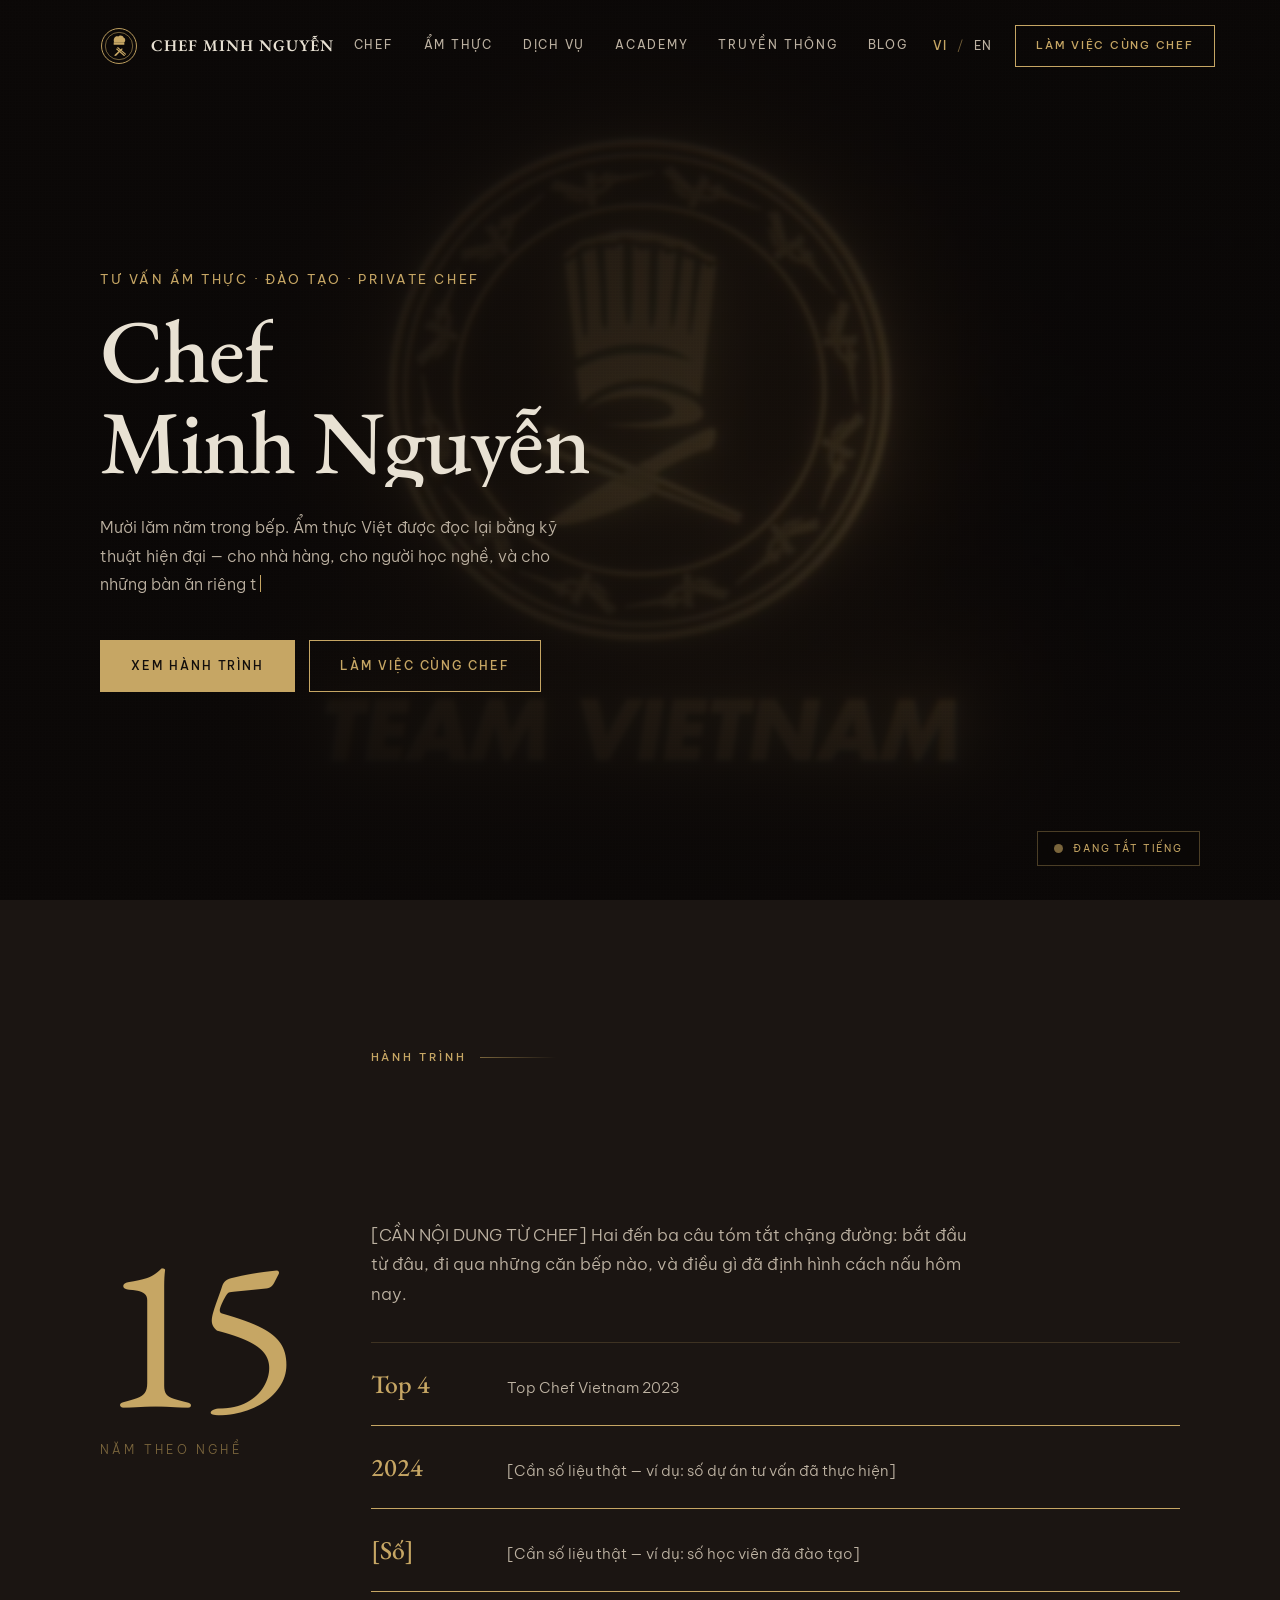
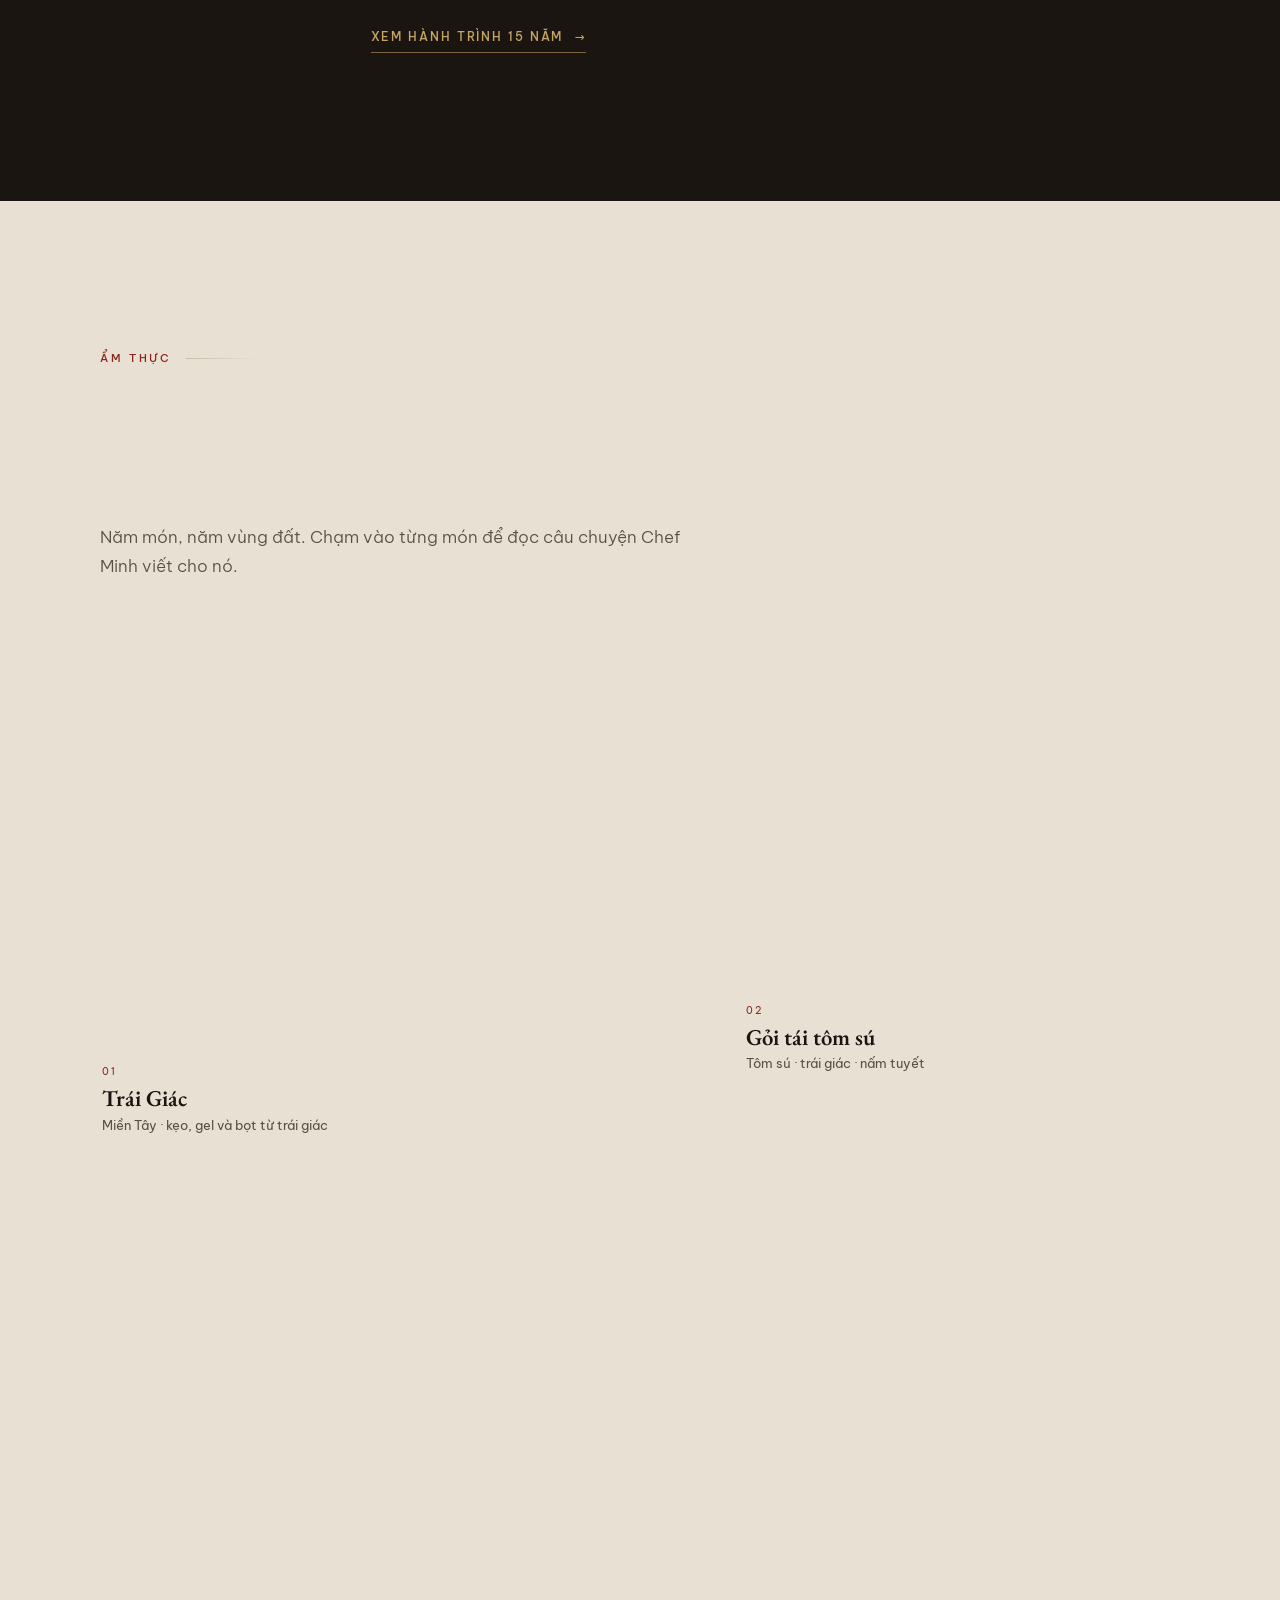
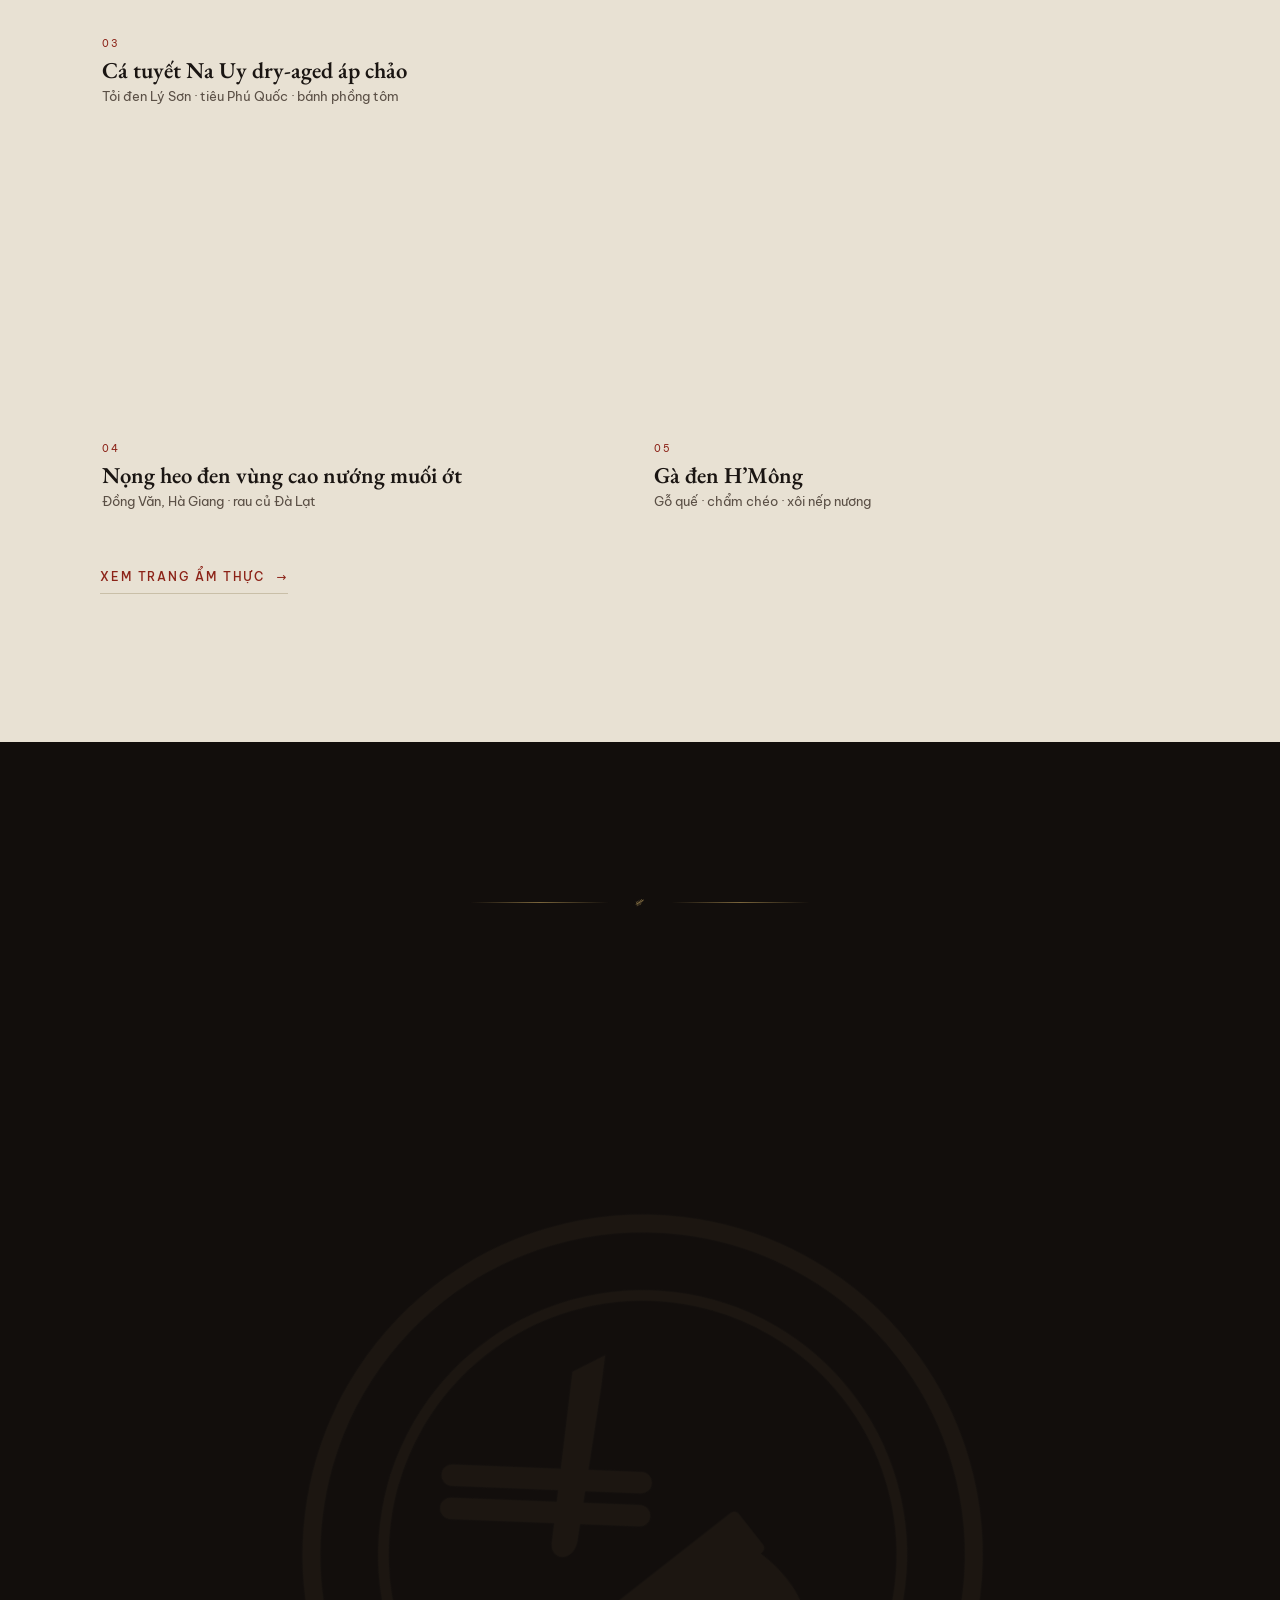
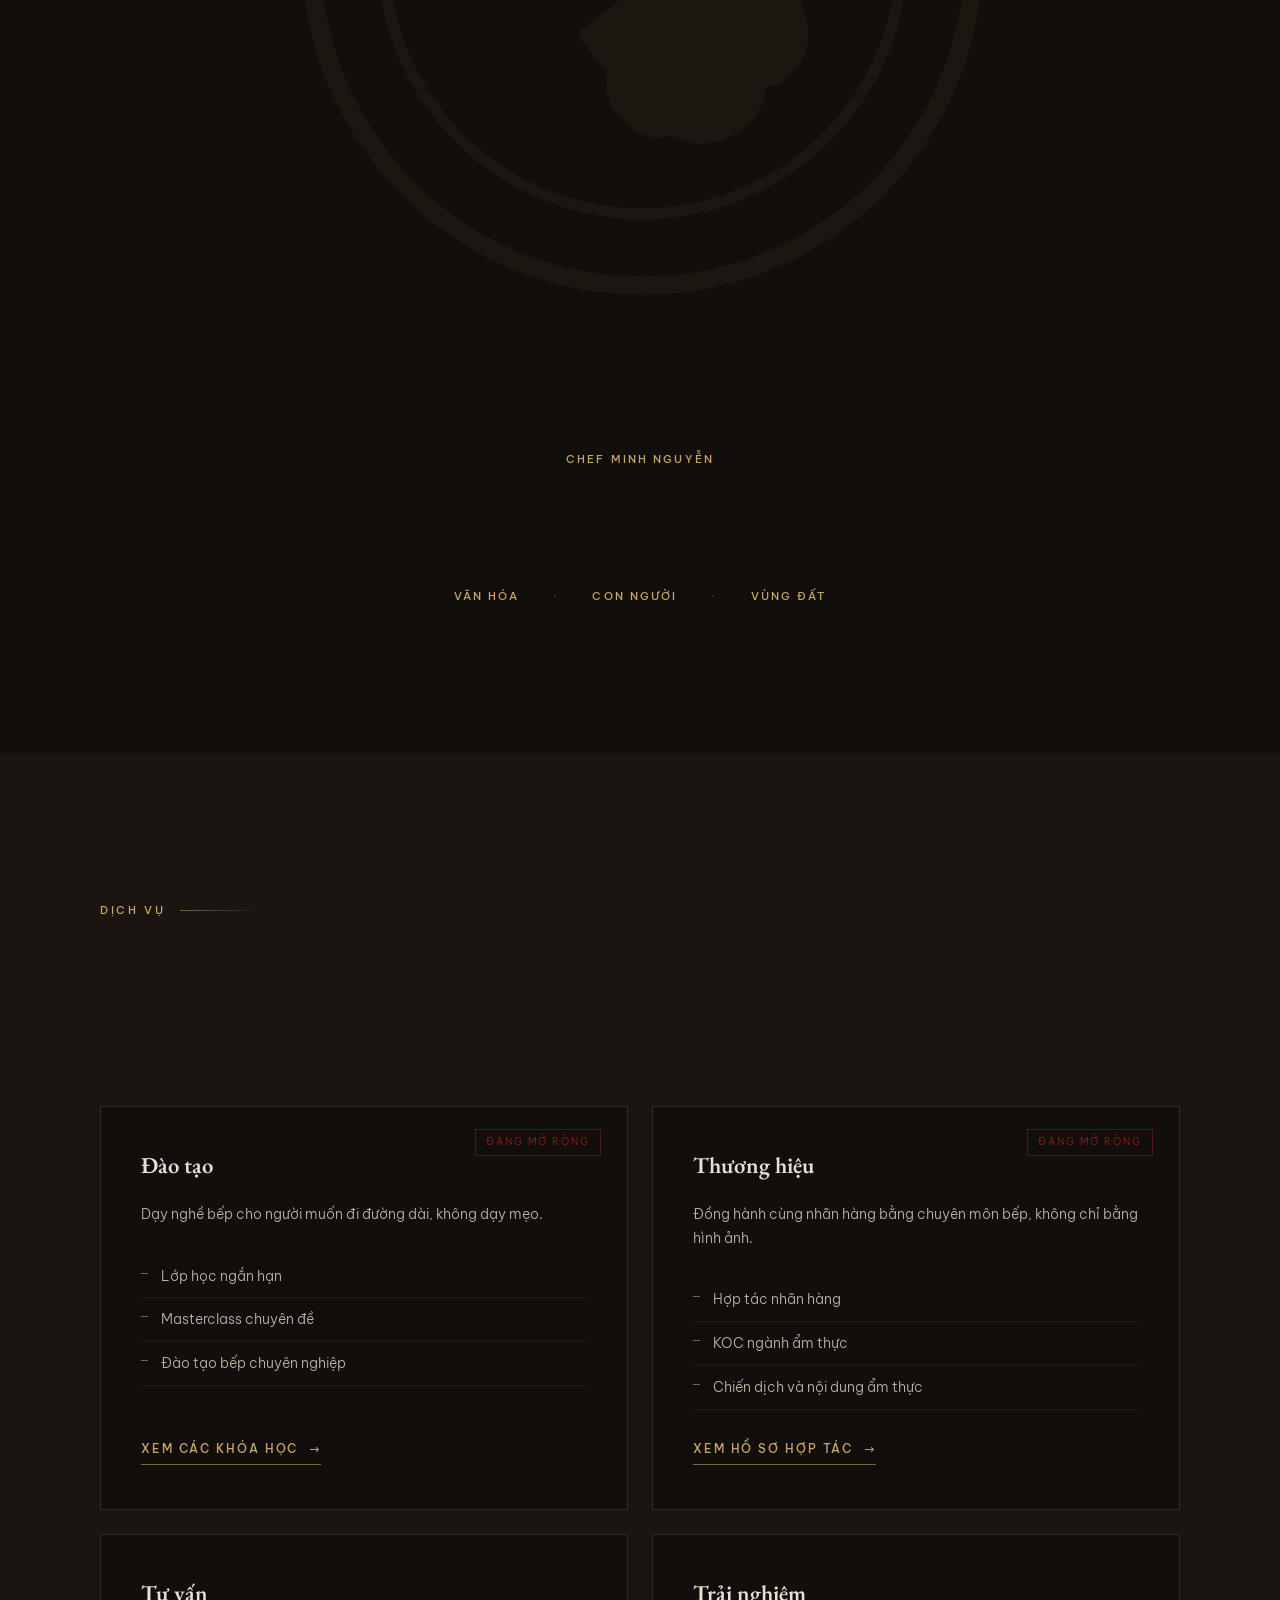
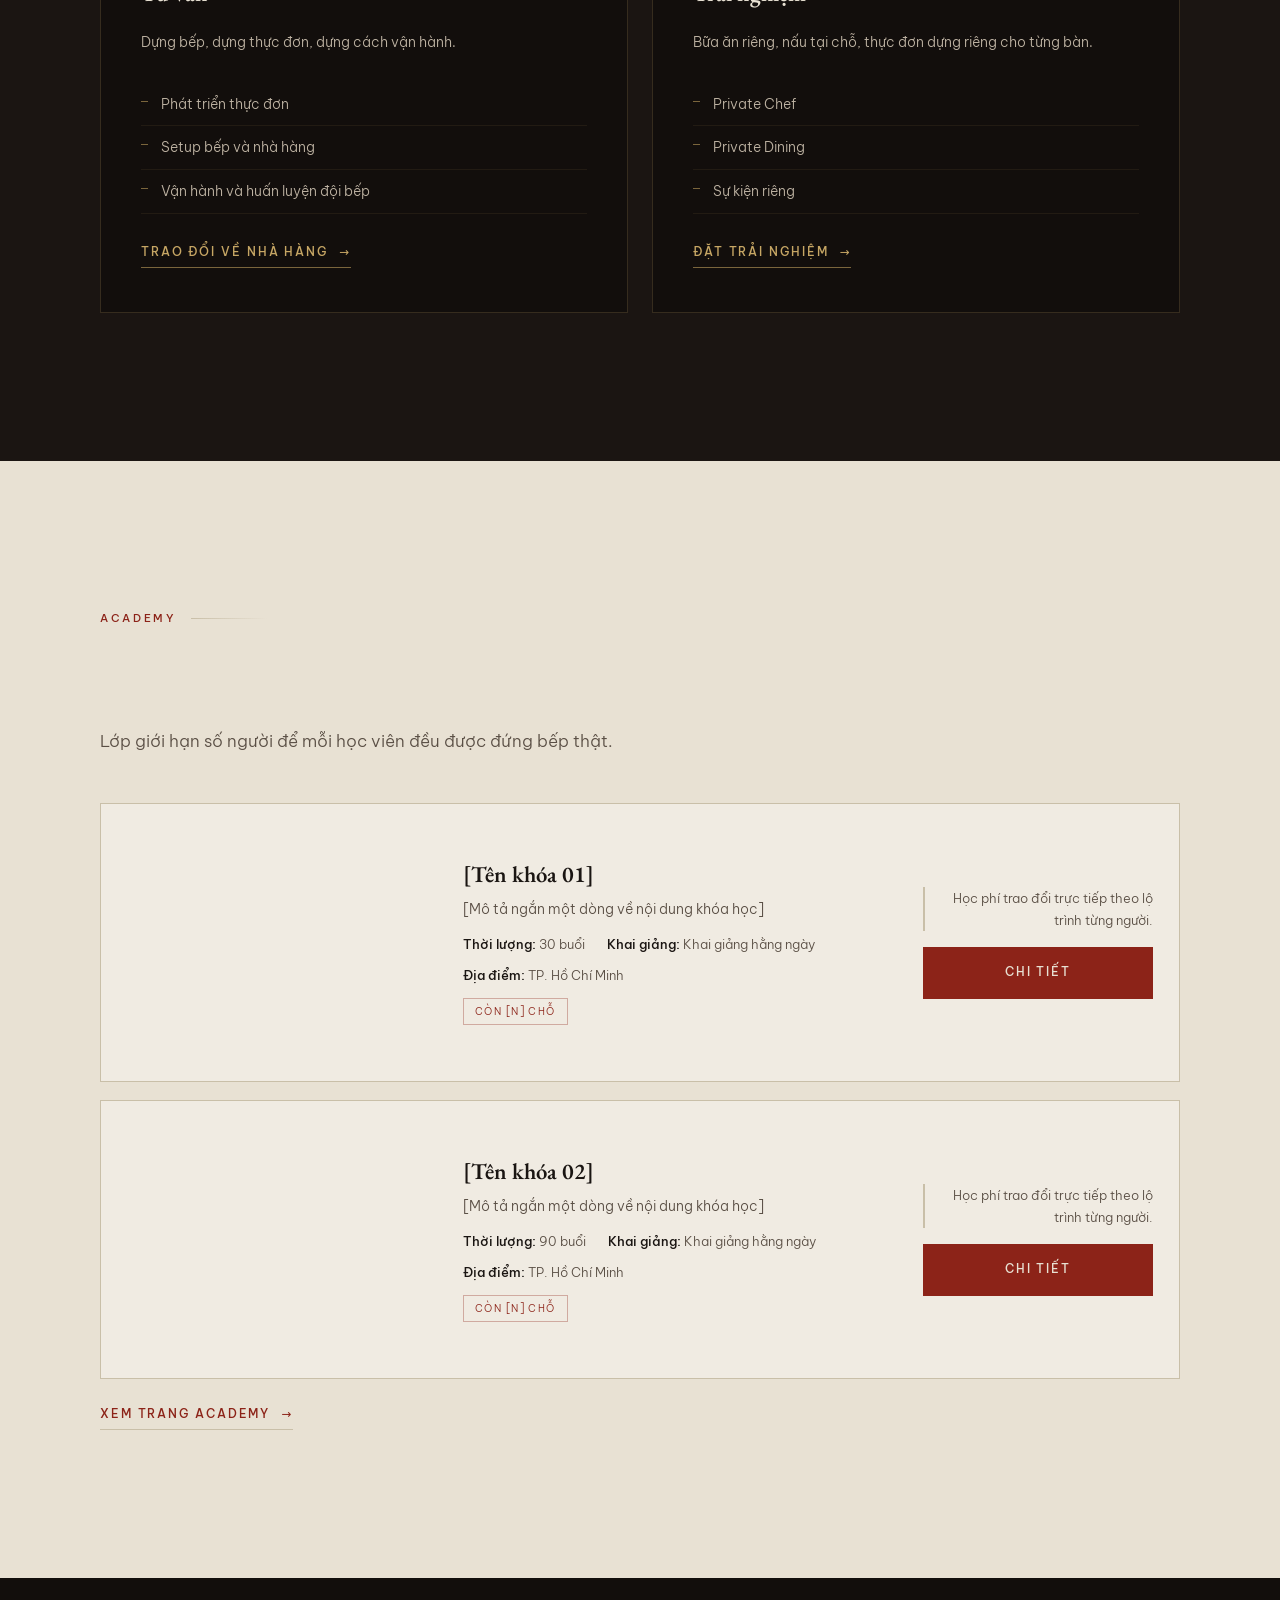
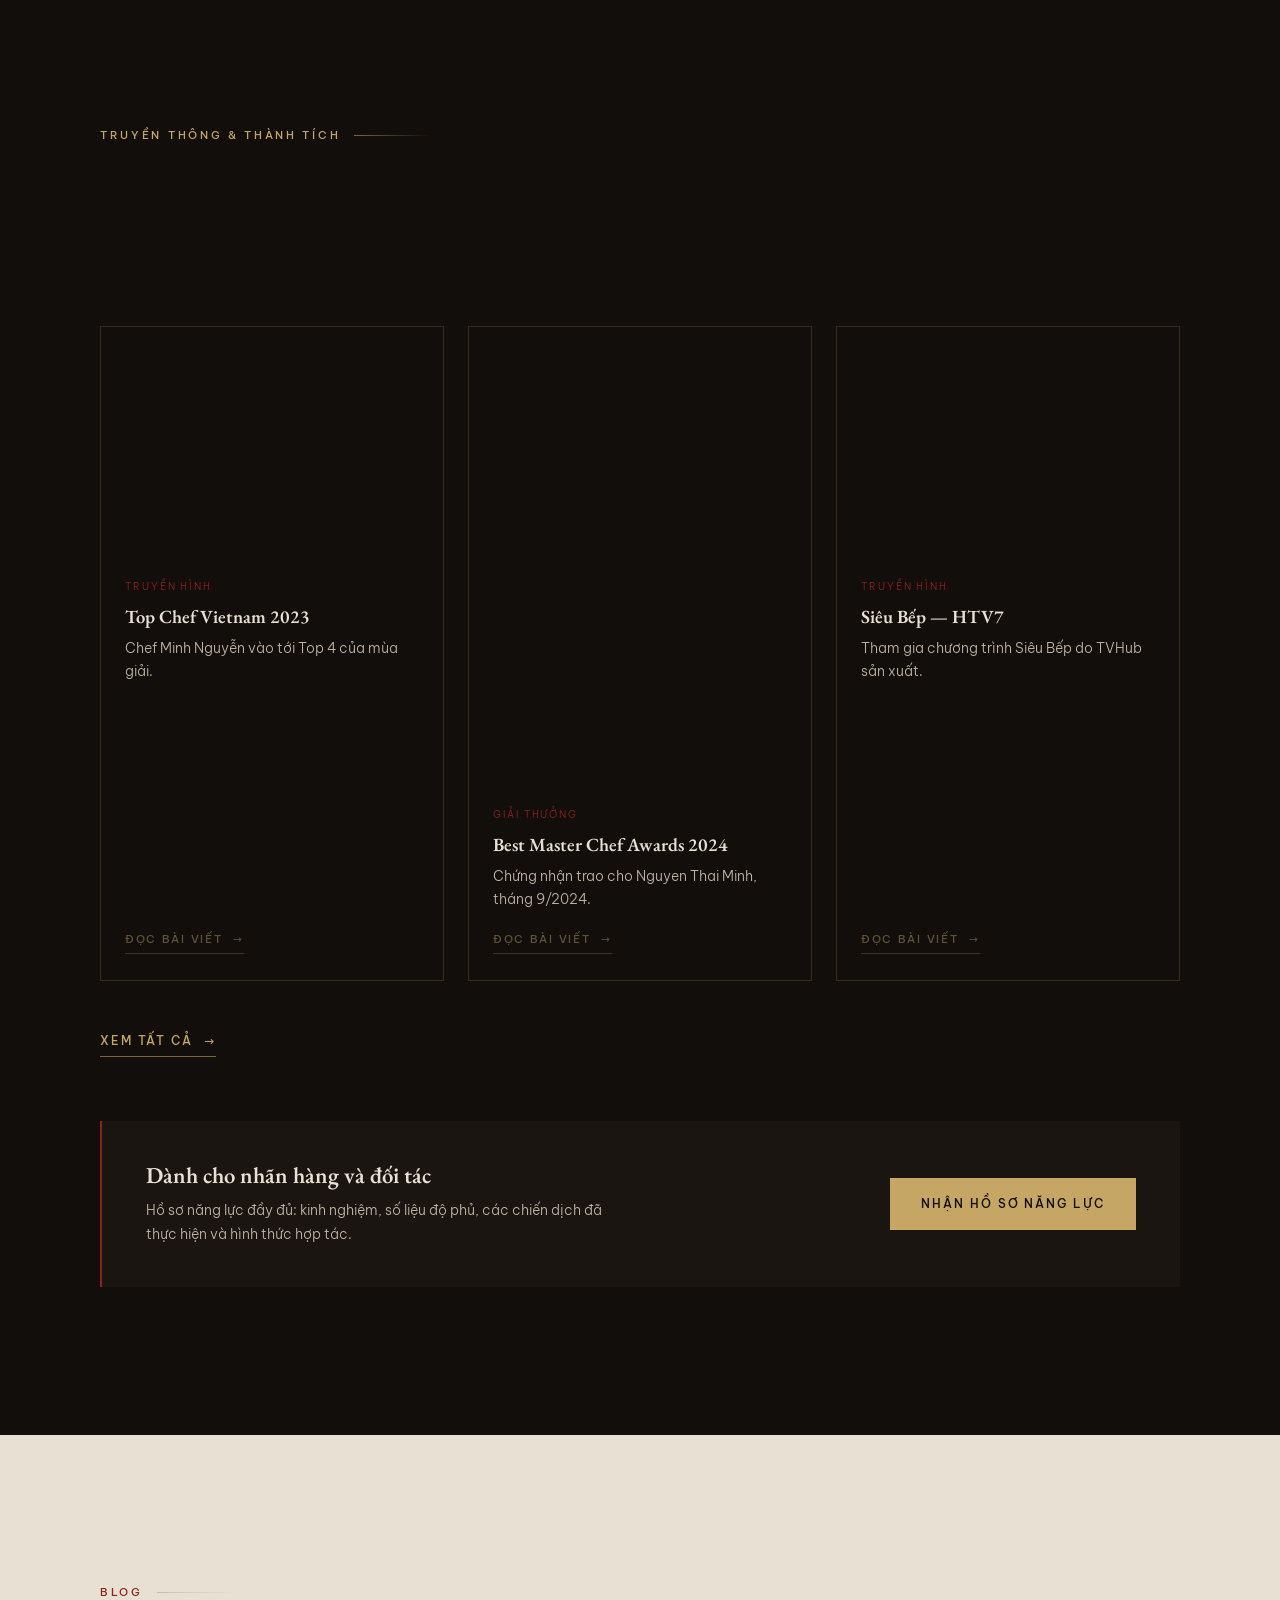
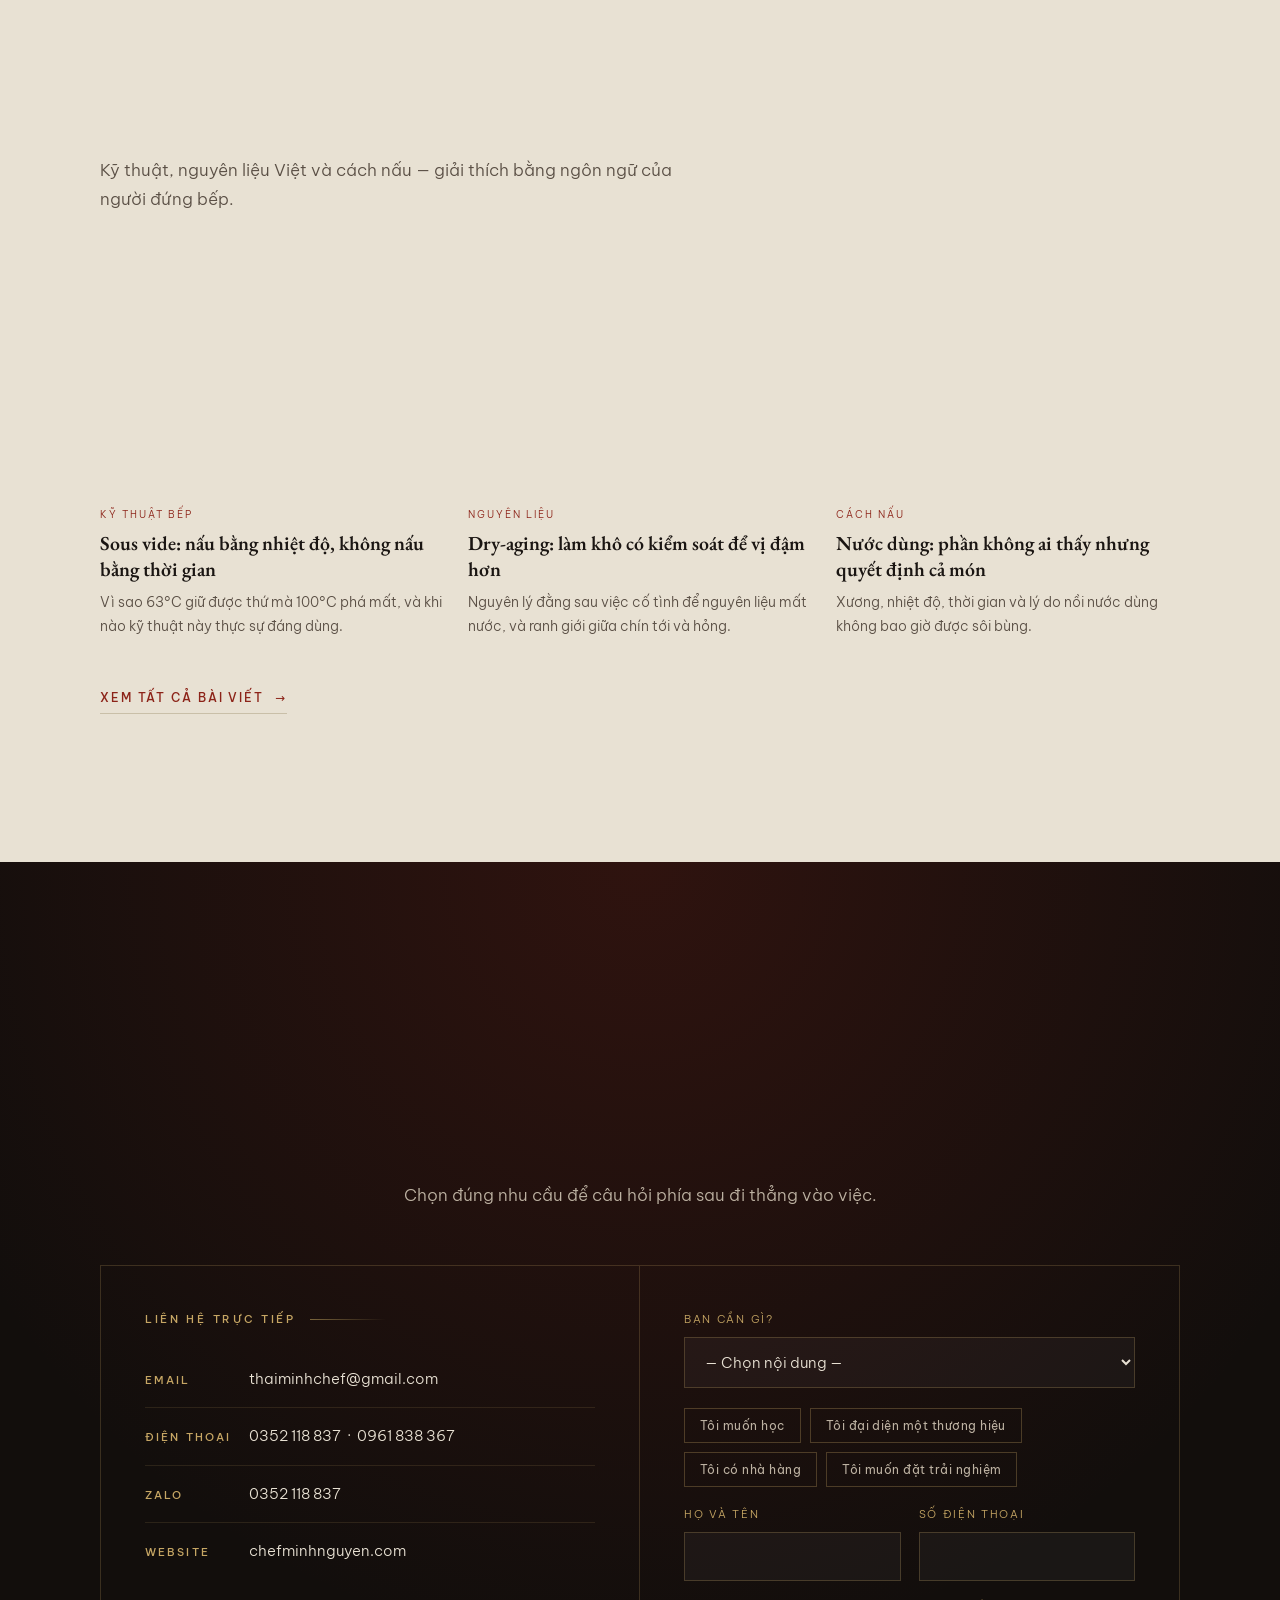
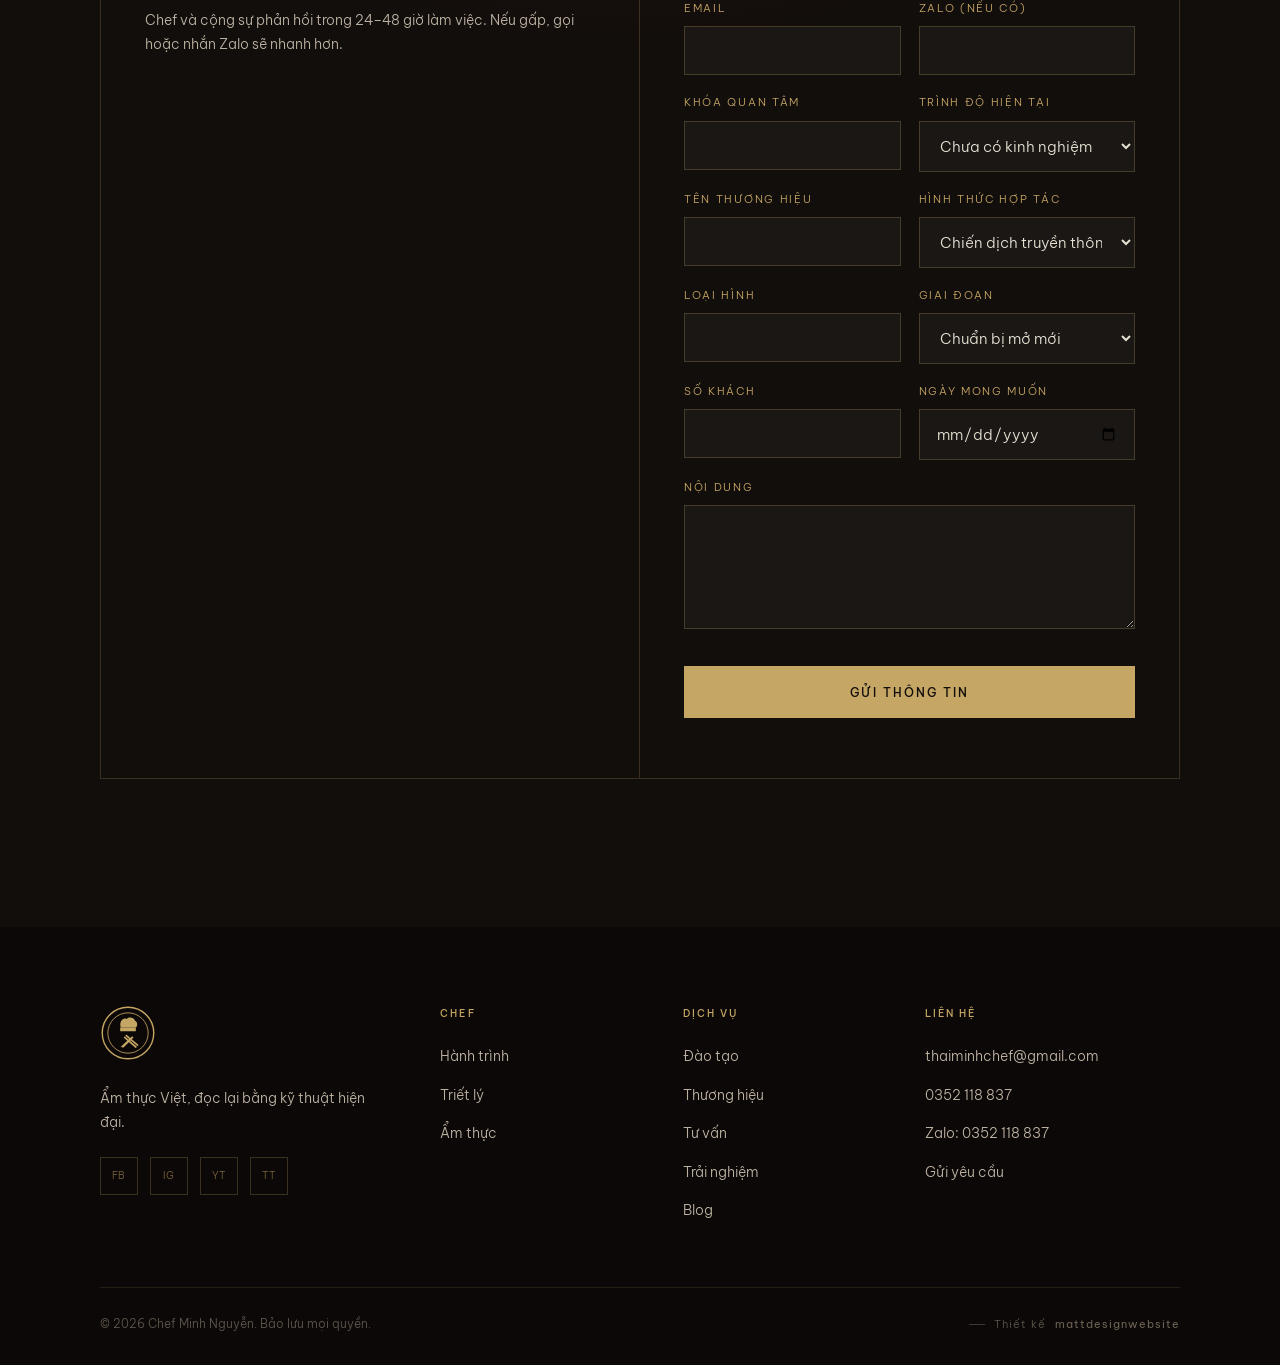
==== index.html @ d5d95d52 "Add files via upload" ====
<!DOCTYPE html>
<html lang="vi">
<head>
<meta charset="UTF-8">
<meta name="viewport" content="width=device-width, initial-scale=1.0">
<title>Chef Minh Nguyễn — Tư vấn ẩm thực · Đào tạo · Private Chef</title>
<meta name="description" content="Chef Minh Nguyễn — 15 năm nghề bếp. Tư vấn ẩm thực, đào tạo chuyên nghiệp, hợp tác thương hiệu và trải nghiệm private dining.">
<meta name="theme-color" content="#120E0C">
<meta property="og:type" content="website">
<meta property="og:title" content="Chef Minh Nguyễn — Tư vấn ẩm thực · Đào tạo · Private Chef">
<meta property="og:description" content="Chef Minh Nguyễn — 15 năm nghề bếp. Tư vấn ẩm thực, đào tạo chuyên nghiệp, hợp tác thương hiệu và trải nghiệm private dining.">
<meta property="og:locale" content="vi_VN">
<link rel="icon" href="data:image/svg+xml,%3Csvg xmlns='http://www.w3.org/2000/svg' viewBox='0 0 100 100'%3E%3Crect width='100' height='100' fill='%23120E0C'/%3E%3Cg fill='none' stroke='%23C6A664' stroke-width='4'%3E%3Ccircle cx='50' cy='50' r='40'/%3E%3Ccircle cx='50' cy='50' r='30'/%3E%3C/g%3E%3Cpath d='M36 40h28v10H36z' fill='%23C6A664'/%3E%3Cpath d='M38 62l24 0' stroke='%23C6A664' stroke-width='5'/%3E%3C/svg%3E">
<link rel="preconnect" href="https://fonts.googleapis.com">
<link rel="preconnect" href="https://fonts.gstatic.com" crossorigin>
<link href="https://fonts.googleapis.com/css2?family=EB+Garamond:ital,wght@0,400;0,500;0,600;1,400&family=Be+Vietnam+Pro:wght@200;300;400;500;600&display=swap" rel="stylesheet">
<link rel="stylesheet" href="css/style.css">
<link rel="stylesheet" href="css/motion.css">
</head>
<body>
<svg width="0" height="0" style="position:absolute" aria-hidden="true">
  <defs>
    <!-- Một bông lúa, dùng cho viền con dấu và cho dấu phân cách -->
    <g id="stalk">
      <path d="M88 26 Q99 21 111 13" fill="none" stroke="currentColor" stroke-width="1.5" stroke-linecap="round"/>
      <path d="M91.5 24.2 l-2.6 -5.2 M95.5 22.6 l-2.6 -5.2 M99.5 20.8 l-2.6 -5.2 M103.5 18.6 l-2.6 -5.2 M107.5 16.2 l-2.6 -5.2"
            fill="none" stroke="currentColor" stroke-width="1.3" stroke-linecap="round"/>
      <path d="M93 26.4 l-1.6 4.4 M98 24.4 l-1.6 4.4 M103 22 l-1.6 4.4"
            fill="none" stroke="currentColor" stroke-width="1.1" stroke-linecap="round"/>
    </g>

    <!-- CON DẤU ĐẦY ĐỦ — bản vẽ lại tạm thời, chờ file vector gốc -->
    <g id="seal">
      <circle class="seal-ring" style="--len:590" cx="100" cy="100" r="94" fill="none" stroke="currentColor" stroke-width="1.2"/>
      <circle class="seal-ring seal-ring--b" style="--len:565" cx="100" cy="100" r="90" fill="none" stroke="currentColor" stroke-width="2.6"/>
      <circle class="seal-ring seal-ring--b" style="--len:452" cx="100" cy="100" r="72" fill="none" stroke="currentColor" stroke-width="2.6"/>
      <circle class="seal-ring" style="--len:427" cx="100" cy="100" r="68" fill="none" stroke="currentColor" stroke-width="1.2"/>

      <g class="seal-grain">
        <use href="#stalk"/>
        <use href="#stalk" transform="rotate(30 100 100)"/>
        <use href="#stalk" transform="rotate(60 100 100)"/>
        <use href="#stalk" transform="rotate(90 100 100)"/>
        <use href="#stalk" transform="rotate(120 100 100)"/>
        <use href="#stalk" transform="rotate(150 100 100)"/>
        <use href="#stalk" transform="rotate(180 100 100)"/>
        <use href="#stalk" transform="rotate(210 100 100)"/>
        <use href="#stalk" transform="rotate(240 100 100)"/>
        <use href="#stalk" transform="rotate(270 100 100)"/>
        <use href="#stalk" transform="rotate(300 100 100)"/>
        <use href="#stalk" transform="rotate(330 100 100)"/>
      </g>

      <g class="seal-body" fill="currentColor">
        <!-- Mũ đầu bếp -->
        <path d="M74 78 C 68 56, 82 42, 96 49 C 103 40, 120 43, 124 55
                 C 134 58, 134 74, 127 78 Z"/>
        <path d="M84 52 v26 M92 47 v31 M100 45 v33 M108 47 v31 M116 51 v27"
              stroke="#120E0C" stroke-width="2.2" fill="none" opacity=".92"/>
        <rect x="72" y="78" width="56" height="13" rx="1.5"/>
        <path d="M100 96 C 112 96, 116 104, 108 108 C 116 106, 118 98, 106 97 Z"/>
      </g>

      <g class="seal-body" fill="currentColor">
        <!-- Dao Tây -->
        <path d="M74 150 L 80 144 L 112 114 C 117 110, 122 115, 117 119 L 84 152 Z"/>
        <!-- Đũa -->
        <path d="M128 150 L 88 116" stroke="currentColor" stroke-width="3.4" stroke-linecap="round" fill="none"/>
        <path d="M134 143 L 94 109" stroke="currentColor" stroke-width="3.4" stroke-linecap="round" fill="none"/>
      </g>
    </g>

    <!-- Con dấu rút gọn cho header và footer (bỏ bớt chi tiết ở size nhỏ) -->
    <g id="seal-mini">
      <circle cx="100" cy="100" r="92" fill="none" stroke="currentColor" stroke-width="5"/>
      <circle cx="100" cy="100" r="72" fill="none" stroke="currentColor" stroke-width="3"/>
      <path d="M74 80 C 68 57, 83 43, 96 50 C 103 41, 121 44, 125 56
               C 135 59, 135 76, 128 80 Z" fill="currentColor"/>
      <rect x="72" y="80" width="56" height="14" rx="1.5" fill="currentColor"/>
      <path d="M74 150 L 80 144 L 112 114 C 117 110, 122 115, 117 119 L 84 152 Z" fill="currentColor"/>
      <path d="M128 150 L 88 116" stroke="currentColor" stroke-width="6" stroke-linecap="round"/>
      <path d="M134 143 L 94 109" stroke="currentColor" stroke-width="6" stroke-linecap="round"/>
    </g>
  </defs>
</svg>

<header class="hdr" id="hdr">
  <div class="wrap hdr__in">
    <a href="index.html" class="brand" aria-label="Chef Minh Nguyễn — trang chủ">
      <svg viewBox="0 0 200 200" aria-hidden="true"><use href="#seal-mini"/></svg>
      <span class="brand__txt">CHEF MINH NGUYỄN</span>
    </a>
    <nav class="nav" aria-label="Điều hướng chính">
      <a href="the-chef.html" data-i18n="nav.chef">Chef</a>
      <a href="cuisine.html" data-i18n="nav.cuisine">Ẩm thực</a>
      <a href="services.html" data-i18n="nav.services">Dịch vụ</a>
      <a href="academy.html" data-i18n="nav.academy">Academy</a>
      <a href="press.html" data-i18n="nav.press">Truyền thông</a>
      <a href="blog.html" data-i18n="nav.blog">Blog</a>
    </nav>
    <div class="hdr__right">
      <div class="lang" role="group" aria-label="Ngôn ngữ">
        <button type="button" data-lang="vi" aria-pressed="true">VI</button>
        <span>/</span>
        <button type="button" data-lang="en" aria-pressed="false">EN</button>
      </div>
      <a href="index.html#contact" class="btn" data-i18n="nav.cta">Làm việc cùng Chef</a>
      <button class="burger" id="burger" aria-label="Mở menu" aria-expanded="false"><i></i><i></i><i></i></button>
    </div>
  </div>
</header>

<div class="mmenu" id="mmenu">
  <nav aria-label="Điều hướng di động">
    <a href="the-chef.html"><span data-i18n="nav.chef">Chef</span></a>
    <a href="cuisine.html"><span data-i18n="nav.cuisine">Ẩm thực</span></a>
    <a href="services.html"><span data-i18n="nav.services">Dịch vụ</span></a>
    <a href="academy.html"><span data-i18n="nav.academy">Academy</span></a>
    <a href="press.html"><span data-i18n="nav.press">Truyền thông</span></a>
    <a href="blog.html"><span data-i18n="nav.blog">Blog</span></a>
    <a href="index.html#contact"><span data-i18n="nav.contact">Liên hệ</span></a>
  </nav>
  <a href="index.html#contact" class="btn btn--solid" data-i18n="nav.cta">Làm việc cùng Chef</a>
</div>

<main id="top">

<!-- ================= HERO ================= -->
<section class="hero hero--video">
  <div class="hero__video" aria-hidden="true">
    <video id="hero-video" src="assets/hero.mp4" poster="assets/hero-poster.jpg"
           autoplay loop muted playsinline preload="metadata"></video>
  </div>

  <div class="wrap">
    <div style="max-width:760px">
      <p class="hero__role rise rise--1" data-i18n="hero.role">Tư vấn ẩm thực · Đào tạo · Private Chef</p>
      <h1 class="h-display hero__name">
        <span class="word"><span>Chef</span></span>
        <span class="word"><span>Minh Nguyễn</span></span>
      </h1>
      <p class="hero__sub type" data-type-key="hero.sub"
         data-fallback="Mười lăm năm trong bếp. Ẩm thực Việt được đọc lại bằng kỹ thuật hiện đại — cho nhà hàng, cho người học nghề, và cho những bàn ăn riêng tư."></p>
      <div class="hero__cta rise rise--4">
        <a href="the-chef.html" class="btn btn--solid btn--pulse" data-i18n="hero.cta1">Xem hành trình</a>
        <a href="#contact" class="btn btn--pulse" data-i18n="hero.cta2">Làm việc cùng Chef</a>
      </div>
    </div>
  </div>

  <button class="sound-btn" id="sound-btn" type="button" aria-pressed="false">
    <i></i><span data-i18n="hero.sound">Đang tắt tiếng</span>
  </button>
</section>

<!-- ================= 15 NĂM ================= -->
<section class="band band--raised" id="craft">
  <div class="wrap">
    <div class="craft reveal">
      <div>
        <div class="craft__num" id="counter">15</div>
        <div class="craft__numlab" data-i18n="craft.label">Năm theo nghề</div>
      </div>
      <div>
        <p class="eyebrow" data-i18n="craft.eyebrow">Hành trình</p>
        <h2 class="h-2" data-i18n="craft.h">Nghề bếp học bằng thời gian,<br>không học bằng lối tắt.</h2>
        <p class="lead" data-i18n="craft.lead">[CẦN NỘI DUNG TỪ CHEF] Hai đến ba câu tóm tắt chặng đường: bắt đầu từ đâu, đi qua những căn bếp nào, và điều gì đã định hình cách nấu hôm nay.</p>
        <div class="stats">
          <div class="stat"><b>Top 4</b><span data-i18n="craft.s1s">Top Chef Vietnam 2023</span></div>
          <div class="stat"><b>2024</b><span data-i18n="craft.s2s">Best Master Chef Awards</span></div>
          <div class="stat"><b data-i18n="craft.s3b">[Số]</b><span data-i18n="craft.s3s">[Cần số liệu thật — ví dụ: số học viên đã đào tạo]</span></div>
        </div>
        <div style="margin-top:30px"><a href="the-chef.html" class="link-arrow" data-i18n="craft.cta">Xem hành trình 15 năm <span class="ar">→</span></a></div>
      </div>
    </div>
  </div>
</section>

<!-- ================= ẨM THỰC ================= -->
<section class="band band--shell" id="cuisine" data-nav="light">
  <div class="wrap">
    <div class="reveal" style="max-width:640px;margin-bottom:56px">
      <p class="eyebrow" data-i18n="cui.eyebrow">Ẩm thực</p>
      <h2 class="h-2" data-i18n="cui.h">Món ăn là bằng chứng,<br>không phải thực đơn.</h2>
      <p class="lead" data-i18n="cui.lead">Năm món, năm vùng đất. Chạm vào từng món để đọc câu chuyện Chef Minh viết cho nó.</p>
    </div>
    <div class="dish-grid reveal">
      <button class="dish dish--a" type="button" data-dish="1">
        <div class="dish__img">
          <img src="assets/mon-01-trai-giac.jpg" alt="Trái Giác" loading="lazy">
          <span class="dish__more" data-i18n="cui.more">Đọc câu chuyện</span>
        </div>
        <div class="dish__cap">
          <span class="idx">01</span>
          <h3 class="h-3" data-i18n="cui.d1n">Trái Giác</h3>
          <p data-i18n="cui.d1s">Miền Tây · kẹo, gel và bọt từ trái giác</p>
        </div>
      </button>

      <button class="dish dish--b" type="button" data-dish="2">
        <div class="dish__img">
          <img src="assets/mon-02-goi-tom-su.jpg" alt="Gỏi tái tôm sú" loading="lazy">
          <span class="dish__more" data-i18n="cui.more">Đọc câu chuyện</span>
        </div>
        <div class="dish__cap">
          <span class="idx">02</span>
          <h3 class="h-3" data-i18n="cui.d2n">Gỏi tái tôm sú</h3>
          <p data-i18n="cui.d2s">Tôm sú · trái giác · nấm tuyết</p>
        </div>
      </button>

      <button class="dish dish--wide" type="button" data-dish="3">
        <div class="dish__img">
          <img src="assets/mon-03-ca-tuyet.jpg" alt="Cá tuyết Na Uy dry-aged áp chảo" loading="lazy">
          <span class="dish__more" data-i18n="cui.more">Đọc câu chuyện</span>
        </div>
        <div class="dish__cap">
          <span class="idx">03</span>
          <h3 class="h-3" data-i18n="cui.d3n">Cá tuyết Na Uy dry-aged áp chảo</h3>
          <p data-i18n="cui.d3s">Tỏi đen Lý Sơn · tiêu Phú Quốc · bánh phồng tôm</p>
        </div>
      </button>

      <button class="dish dish--h" type="button" data-dish="4">
        <div class="dish__img">
          <img src="assets/mon-04-nong-heo.jpg" alt="Nọng heo đen vùng cao nướng muối ớt" loading="lazy">
          <span class="dish__more" data-i18n="cui.more">Đọc câu chuyện</span>
        </div>
        <div class="dish__cap">
          <span class="idx">04</span>
          <h3 class="h-3" data-i18n="cui.d4n">Nọng heo đen vùng cao nướng muối ớt</h3>
          <p data-i18n="cui.d4s">Đồng Văn, Hà Giang · rau củ Đà Lạt</p>
        </div>
      </button>

      <button class="dish dish--h" type="button" data-dish="5">
        <div class="dish__img">
          <img src="assets/mon-05-ga-den.jpg" alt="Gà đen H’Mông" loading="lazy">
          <span class="dish__more" data-i18n="cui.more">Đọc câu chuyện</span>
        </div>
        <div class="dish__cap">
          <span class="idx">05</span>
          <h3 class="h-3" data-i18n="cui.d5n">Gà đen H’Mông</h3>
          <p data-i18n="cui.d5s">Gỗ quế · chẩm chéo · xôi nếp nương</p>
        </div>
      </button>

    </div>
    <div style="margin-top:52px" class="reveal">
      <a href="cuisine.html" class="link-arrow" data-i18n="cui.cta2">Xem trang ẩm thực <span class="ar">→</span></a>
    </div>
  </div>
</section>

<!-- ================= TRIẾT LÝ ================= -->
<section class="band band--dark" id="philosophy" style="text-align:center">
  <div class="wrap">
    <div class="stalk-rule reveal" style="margin-bottom:52px">
      <svg viewBox="60 0 80 44" aria-hidden="true"><use href="#stalk"/></svg>
    </div>
    <blockquote class="reveal" style="margin:0 auto;max-width:19ch">
      <p style="font-family:var(--display);font-weight:400;font-size:clamp(1.9rem,4.4vw,3.5rem);line-height:1.24;margin:0;color:var(--shell)" data-i18n="phil.quote">“Ẩm thực Việt không chỉ là món ăn, mà là câu chuyện về văn hóa, con người và vùng đất.”</p>
      <p style="font-size:1rem;line-height:1.8;color:var(--cream-soft);max-width:52ch;margin:34px auto 0" data-i18n="phil.quote2">“Tôi muốn giữ được cái hồn Việt trong từng nguyên liệu, đồng thời dùng kỹ thuật và tư duy hiện đại để đưa những giá trị ấy đối thoại với thế giới.”</p>
      <footer style="margin-top:36px"><span class="label" data-i18n="phil.attr">Chef Minh Nguyễn</span></footer>
    </blockquote>
    <div class="stalk-rule reveal" style="margin-top:56px">
      <svg viewBox="60 0 80 44" aria-hidden="true"><use href="#stalk"/></svg>
    </div>
    <div class="reveal" style="margin-top:34px;display:flex;gap:34px;justify-content:center;flex-wrap:wrap">
      <span class="label" data-i18n="phil.t1">Văn hóa</span>
      <span class="label" style="color:var(--gold-dim)">·</span>
      <span class="label" data-i18n="phil.t2">Con người</span>
      <span class="label" style="color:var(--gold-dim)">·</span>
      <span class="label" data-i18n="phil.t3">Vùng đất</span>
    </div>
  </div>
</section>

<!-- ================= BỐN TRỤ ================= -->
<section class="band band--raised" id="pillars">
  <div class="wrap">
    <div class="reveal" style="max-width:600px;margin-bottom:52px">
      <p class="eyebrow" data-i18n="pil.eyebrow">Dịch vụ</p>
      <h2 class="h-2" data-i18n="pil.h">Bốn cách để làm việc<br>cùng Chef Minh.</h2>
    </div>
    <div class="pillars reveal">
      <article class="pillar pillar--lg">
        <span class="pillar__rank" data-i18n="pil.focus">Đang mở rộng</span>
        <h3 class="h-3" data-i18n="pil.p1h">Đào tạo</h3>
        <p class="small" data-i18n="pil.p1s">Dạy nghề bếp cho người muốn đi đường dài, không dạy mẹo.</p>
        <ul>
          <li data-i18n="pil.p1a">Lớp học ngắn hạn</li>
          <li data-i18n="pil.p1b">Masterclass chuyên đề</li>
          <li data-i18n="pil.p1c">Đào tạo bếp chuyên nghiệp</li>
        </ul>
        <a href="academy.html" class="link-arrow" data-i18n="pil.p1cta">Xem các khóa học <span class="ar">→</span></a>
      </article>
      <article class="pillar pillar--lg">
        <span class="pillar__rank" data-i18n="pil.focus">Đang mở rộng</span>
        <h3 class="h-3" data-i18n="pil.p2h">Thương hiệu</h3>
        <p class="small" data-i18n="pil.p2s">Đồng hành cùng nhãn hàng bằng chuyên môn bếp, không chỉ bằng hình ảnh.</p>
        <ul>
          <li data-i18n="pil.p2a">Hợp tác nhãn hàng</li>
          <li data-i18n="pil.p2b">KOC ngành ẩm thực</li>
          <li data-i18n="pil.p2c">Chiến dịch và nội dung ẩm thực</li>
        </ul>
        <a href="services.html#brand" class="link-arrow" data-i18n="pil.p2cta">Xem hồ sơ hợp tác <span class="ar">→</span></a>
      </article>
      <article class="pillar pillar--sm">
        <h3 class="h-3" data-i18n="pil.p3h">Tư vấn</h3>
        <p class="small" data-i18n="pil.p3s">Dựng bếp, dựng thực đơn, dựng cách vận hành.</p>
        <ul>
          <li data-i18n="pil.p3a">Phát triển thực đơn</li>
          <li data-i18n="pil.p3b">Setup bếp và nhà hàng</li>
          <li data-i18n="pil.p3c">Vận hành và huấn luyện đội bếp</li>
        </ul>
        <a href="services.html#consulting" class="link-arrow" data-i18n="pil.p3cta">Trao đổi về nhà hàng <span class="ar">→</span></a>
      </article>
      <article class="pillar pillar--sm">
        <h3 class="h-3" data-i18n="pil.p4h">Trải nghiệm</h3>
        <p class="small" data-i18n="pil.p4s">Bữa ăn riêng, nấu tại chỗ, thực đơn dựng riêng cho từng bàn.</p>
        <ul>
          <li data-i18n="pil.p4a">Private Chef</li>
          <li data-i18n="pil.p4b">Private Dining</li>
          <li data-i18n="pil.p4c">Sự kiện riêng</li>
        </ul>
        <a href="services.html#experiences" class="link-arrow" data-i18n="pil.p4cta">Đặt trải nghiệm <span class="ar">→</span></a>
      </article>
    </div>
  </div>
</section>

<!-- ================= ACADEMY ================= -->
<section class="band band--shell" id="academy" data-nav="light">
  <div class="wrap">
    <div class="reveal" style="max-width:600px;margin-bottom:48px">
      <p class="eyebrow" data-i18n="aca.eyebrow">Academy</p>
      <h2 class="h-2" data-i18n="aca.h">Học cùng Chef Minh.</h2>
      <p class="lead" data-i18n="aca.lead">Lớp giới hạn số người để mỗi học viên đều được đứng bếp thật.</p>
    </div>
    <div class="reveal">
      <article class="course">
        <img src="assets/academy-01.jpg" alt="Các món châu Âu — cơ bản" loading="lazy" style="width:100%;aspect-ratio:4/3;object-fit:cover">
        <div>
          <h3 class="h-3" data-i18n="aca.c1h">Các món châu Âu — cơ bản</h3>
          <p class="small" style="margin:0" data-i18n="aca.c1s">Nền tảng bếp Âu: dao, lửa, nước dùng, sốt mẹ và cách dựng một đĩa ăn hoàn chỉnh.</p>
          <ul class="course__meta">
            <li><b data-i18n="aca.dur">Thời lượng:</b> <span data-i18n="aca.c1dur">30 buổi</span></li>
            <li><b data-i18n="aca.start">Khai giảng:</b> <span data-i18n="aca.c1start">Khai giảng hằng ngày</span></li>
            <li><b data-i18n="aca.loc">Địa điểm:</b> <span data-i18n="aca.c1loc">TP. Hồ Chí Minh</span></li>
          </ul>
          <span class="seats" data-i18n="aca.c1seat">Còn 3 chỗ</span>
        </div>
        <div class="course__price">
          <p class="course__note" data-i18n="aca.fee2">Học phí trao đổi trực tiếp theo lộ trình từng người.</p>
          <a href="index.html?need=hoc#contact" class="btn btn--solid" data-i18n="aca.detail">Chi tiết</a>
        </div>
      </article>
      <article class="course">
        <img src="assets/academy-02.jpg" alt="Các món châu Âu — nâng cao" loading="lazy" style="width:100%;aspect-ratio:4/3;object-fit:cover">
        <div>
          <h3 class="h-3" data-i18n="aca.c2h">Các món châu Âu — nâng cao</h3>
          <p class="small" style="margin:0" data-i18n="aca.c2s">Đi sâu vào kỹ thuật hiện đại, kiểm soát nhiệt, kết cấu và tư duy dựng thực đơn.</p>
          <ul class="course__meta">
            <li><b data-i18n="aca.dur">Thời lượng:</b> <span data-i18n="aca.c2dur">90 buổi</span></li>
            <li><b data-i18n="aca.start">Khai giảng:</b> <span data-i18n="aca.c2start">Khai giảng hằng ngày</span></li>
            <li><b data-i18n="aca.loc">Địa điểm:</b> <span data-i18n="aca.c2loc">TP. Hồ Chí Minh</span></li>
          </ul>
          <span class="seats" data-i18n="aca.c2seat">Còn 3 chỗ</span>
        </div>
        <div class="course__price">
          <p class="course__note" data-i18n="aca.fee2">Học phí trao đổi trực tiếp theo lộ trình từng người.</p>
          <a href="index.html?need=hoc#contact" class="btn btn--solid" data-i18n="aca.detail">Chi tiết</a>
        </div>
      </article>
    </div>
    <div style="margin-top:20px" class="reveal">
      <a href="academy.html" class="link-arrow" data-i18n="aca.all">Xem trang Academy <span class="ar">→</span></a>
    </div>
  </div>
</section>

<!-- ================= TRUYỀN THÔNG ================= -->
<section class="band band--dark" id="trust">
  <div class="wrap">
    <div class="reveal" style="max-width:640px;margin-bottom:48px">
      <p class="eyebrow" data-i18n="tru.eyebrow">Truyền thông &amp; thành tích</p>
      <h2 class="h-2" data-i18n="tru.h">Nơi Chef Minh<br>đã xuất hiện.</h2>
    </div>
    <div class="media-grid reveal">
      <article class="media-card ">
        <img src="assets/press-topchef.jpg" alt="Top Chef Vietnam 2023" loading="lazy">
        <div class="media-card__body">
          <span class="media-card__cat">Truyền hình</span>
          <h3>Top Chef Vietnam 2023</h3>
          <p>Chef Minh Nguyễn vào tới Top 4 của mùa giải.</p>
          <a href="#" class="link-arrow">Đọc bài viết <span class="ar">→</span></a>
        </div>
      </article>
      <article class="media-card media-card--tall">
        <img src="assets/press-award.jpg" alt="Best Master Chef Awards 2024" loading="lazy">
        <div class="media-card__body">
          <span class="media-card__cat">Giải thưởng</span>
          <h3>Best Master Chef Awards 2024</h3>
          <p>Chứng nhận trao cho Nguyen Thai Minh, tháng 9/2024.</p>
          <a href="#" class="link-arrow">Đọc bài viết <span class="ar">→</span></a>
        </div>
      </article>
      <article class="media-card ">
        <img src="assets/press-sieubep-01.jpg" alt="Siêu Bếp — HTV7" loading="lazy">
        <div class="media-card__body">
          <span class="media-card__cat">Truyền hình</span>
          <h3>Siêu Bếp — HTV7</h3>
          <p>Tham gia chương trình Siêu Bếp do TVHub sản xuất.</p>
          <a href="#" class="link-arrow">Đọc bài viết <span class="ar">→</span></a>
        </div>
      </article>
    </div>
    <div style="margin-top:44px" class="reveal">
      <a href="press.html" class="link-arrow" data-i18n="tru.all">Xem tất cả <span class="ar">→</span></a>
    </div>

    <div class="kit reveal">
      <div>
        <h3 class="h-3" data-i18n="tru.kith">Dành cho nhãn hàng và đối tác</h3>
        <p class="small" data-i18n="tru.kits">Hồ sơ năng lực đầy đủ: kinh nghiệm, số liệu độ phủ, các chiến dịch đã thực hiện và hình thức hợp tác.</p>
      </div>
      <a href="#contact" data-need="brand" class="btn btn--solid" data-i18n="tru.kitcta">Nhận hồ sơ năng lực</a>
    </div>
  </div>
</section>

<!-- ================= BLOG ================= -->
<section class="band band--shell" id="blog" data-nav="light">
  <div class="wrap">
    <div class="reveal" style="max-width:620px;margin-bottom:48px">
      <p class="eyebrow" data-i18n="blg.eyebrow">Kiến thức bếp</p>
      <h2 class="h-2" data-i18n="blg.h">Kiến thức bếp,<br>viết cho người muốn hiểu.</h2>
      <p class="lead" data-i18n="blg.lead">Kỹ thuật, nguyên liệu Việt và cách nấu — giải thích bằng ngôn ngữ của người đứng bếp.</p>
    </div>
    <div class="posts reveal">
      <a class="post post-link" href="blog/sous-vide.html">
        <img src="assets/mon-02-goi-tom-su.jpg" alt="" loading="lazy">
        <span class="post__cat">Kỹ thuật bếp</span>
        <h3>Sous vide: nấu bằng nhiệt độ, không nấu bằng thời gian</h3>
        <p>Vì sao 63°C giữ được thứ mà 100°C phá mất, và khi nào kỹ thuật này thực sự đáng dùng.</p>
      </a>
      <a class="post post-link" href="blog/dry-aging.html">
        <img src="assets/mon-03-ca-tuyet.jpg" alt="" loading="lazy">
        <span class="post__cat">Nguyên liệu</span>
        <h3>Dry-aging: làm khô có kiểm soát để vị đậm hơn</h3>
        <p>Nguyên lý đằng sau việc cố tình để nguyên liệu mất nước, và ranh giới giữa chín tới và hỏng.</p>
      </a>
      <a class="post post-link" href="blog/nuoc-dung.html">
        <img src="assets/mon-04-nong-heo.jpg" alt="" loading="lazy">
        <span class="post__cat">Cách nấu</span>
        <h3>Nước dùng: phần không ai thấy nhưng quyết định cả món</h3>
        <p>Xương, nhiệt độ, thời gian và lý do nồi nước dùng không bao giờ được sôi bùng.</p>
      </a>
    </div>
    <div style="margin-top:44px" class="reveal">
      <a href="blog.html" class="link-arrow" data-i18n="blg.all">Xem tất cả bài viết <span class="ar">→</span></a>
    </div>
  </div>
</section>

<!-- ================= LIÊN HỆ ================= -->
<section class="band contact" id="contact">
  <div class="wrap">
    <div class="reveal">
      <h2 class="h-display" style="font-size:clamp(2.4rem,6vw,4.4rem)" data-i18n="con.h">Bắt đầu từ<br>việc của bạn.</h2>
      <p class="lead" style="margin:26px auto 0;text-align:center" data-i18n="con.lead">Chọn đúng nhu cầu để câu hỏi phía sau đi thẳng vào việc.</p>
    </div>

    <div class="contact-grid reveal">
      <div class="contact-grid__left">
        <p class="eyebrow" data-i18n="con.direct">Liên hệ trực tiếp</p>
        <div class="info-row">
          <span class="label" data-i18n="con.email">Email</span>
          <a href="mailto:thaiminhchef@gmail.com">thaiminhchef@gmail.com</a>
        </div>
        <div class="info-row">
          <span class="label" data-i18n="con.tel">Điện thoại</span>
          <span class="v"><a href="tel:+84352118837">0352 118 837</a> &nbsp;·&nbsp; <a href="tel:+84961838367">0961 838 367</a></span>
        </div>
        <div class="info-row">
          <span class="label">Zalo</span>
          <a href="https://zalo.me/0352118837" target="_blank" rel="noopener">0352 118 837</a>
        </div>
        <div class="info-row">
          <span class="label" data-i18n="con.web">Website</span>
          <a href="https://www.chefminhnguyen.com">chefminhnguyen.com</a>
        </div>
        <p class="small" style="margin-top:30px" data-i18n="con.hours">Chef và cộng sự phản hồi trong 24–48 giờ làm việc. Nếu gấp, gọi hoặc nhắn Zalo sẽ nhanh hơn.</p>
      </div>

      <div class="contact-grid__right">
        <form class="form is-open" id="form" novalidate>
          <div class="field">
            <label for="f-need" data-i18n="f.need">Bạn cần gì?</label>
            <select id="f-need" name="need">
              <option value="" data-i18n="f.need0">— Chọn nội dung —</option>
              <option value="hoc" data-i18n="con.r1">Tôi muốn học</option>
              <option value="brand" data-i18n="con.r2">Tôi đại diện một thương hiệu</option>
              <option value="nhahang" data-i18n="con.r3">Tôi có nhà hàng</option>
              <option value="trainghiem" data-i18n="con.r4">Tôi muốn đặt trải nghiệm</option>
            </select>
            <div class="chips" role="group" aria-label="Chọn nhanh">
              <button class="chip" type="button" data-route="hoc" aria-pressed="false" data-i18n="con.r1">Tôi muốn học</button>
              <button class="chip" type="button" data-route="brand" aria-pressed="false" data-i18n="con.r2">Tôi đại diện một thương hiệu</button>
              <button class="chip" type="button" data-route="nhahang" aria-pressed="false" data-i18n="con.r3">Tôi có nhà hàng</button>
              <button class="chip" type="button" data-route="trainghiem" aria-pressed="false" data-i18n="con.r4">Tôi muốn đặt trải nghiệm</button>
            </div>
          </div>

          <div class="form__row">
            <div class="field">
              <label for="f-name" data-i18n="f.name">Họ và tên</label>
              <input id="f-name" name="name" type="text" autocomplete="name" required>
            </div>
            <div class="field">
              <label for="f-phone" data-i18n="f.phone">Số điện thoại</label>
              <input id="f-phone" name="phone" type="tel" autocomplete="tel">
            </div>
          </div>

          <div class="form__row">
            <div class="field">
              <label for="f-email" data-i18n="f.email">Email</label>
              <input id="f-email" name="email" type="email" autocomplete="email" required>
            </div>
            <div class="field">
              <label for="f-zalo" data-i18n="f.zalo">Zalo (nếu có)</label>
              <input id="f-zalo" name="zalo" type="tel">
            </div>
          </div>

          <div class="form__row branch" data-branch="hoc" hidden>
            <div class="field">
              <label for="f-course" data-i18n="f.course">Khóa quan tâm</label>
              <input id="f-course" name="course" type="text">
            </div>
            <div class="field">
              <label for="f-level" data-i18n="f.level">Trình độ hiện tại</label>
              <select id="f-level" name="level">
                <option data-i18n="f.lv1">Chưa có kinh nghiệm</option>
                <option data-i18n="f.lv2">Đang làm bếp</option>
                <option data-i18n="f.lv3">Đã làm nhiều năm</option>
              </select>
            </div>
          </div>

          <div class="form__row branch" data-branch="brand" hidden>
            <div class="field">
              <label for="f-brand" data-i18n="f.brand">Tên thương hiệu</label>
              <input id="f-brand" name="brand" type="text">
            </div>
            <div class="field">
              <label for="f-camp" data-i18n="f.camp">Hình thức hợp tác</label>
              <select id="f-camp" name="campaign">
                <option data-i18n="f.cp1">Chiến dịch truyền thông</option>
                <option data-i18n="f.cp2">Nội dung ẩm thực</option>
                <option data-i18n="f.cp3">Sự kiện</option>
                <option data-i18n="f.cp4">Đại sứ dài hạn</option>
              </select>
            </div>
          </div>

          <div class="form__row branch" data-branch="nhahang" hidden>
            <div class="field">
              <label for="f-type" data-i18n="f.type">Loại hình</label>
              <input id="f-type" name="venue" type="text">
            </div>
            <div class="field">
              <label for="f-stage" data-i18n="f.stage">Giai đoạn</label>
              <select id="f-stage" name="stage">
                <option data-i18n="f.st1">Chuẩn bị mở mới</option>
                <option data-i18n="f.st2">Đang vận hành, cần cải tổ</option>
                <option data-i18n="f.st3">Mở rộng thêm chi nhánh</option>
              </select>
            </div>
          </div>

          <div class="form__row branch" data-branch="trainghiem" hidden>
            <div class="field">
              <label for="f-guests" data-i18n="f.guests">Số khách</label>
              <input id="f-guests" name="guests" type="number" min="1">
            </div>
            <div class="field">
              <label for="f-date" data-i18n="f.date">Ngày mong muốn</label>
              <input id="f-date" name="date" type="date">
            </div>
          </div>

          <div class="field">
            <label for="f-msg" data-i18n="f.msg">Nội dung</label>
            <textarea id="f-msg" name="message"></textarea>
          </div>

          <button type="submit" class="btn btn--solid" data-i18n="f.send">Gửi thông tin</button>
          <p class="form__note" id="form-status" role="status" aria-live="polite"></p>
        </form>
      </div>
    </div>
  </div>
</section>

</main>
<div class="modal" id="modal" role="dialog" aria-modal="true" aria-labelledby="modal-title">
  <div class="modal__bg" data-close></div>
  <div class="modal__panel">
    <button class="modal__close" type="button" data-close aria-label="Đóng">✕</button>
    <div class="modal__hero" id="modal-hero"></div>
    <div class="modal__body">
      <span class="idx" id="modal-idx"></span>
      <h3 id="modal-title"></h3>
      <p class="modal__sub" id="modal-sub"></p>
      <div class="modal__story" id="modal-story"></div>
      <div class="modal__alt" id="modal-alt"></div>
    </div>
  </div>
</div>
<footer class="ft">
  <div class="wrap">
    <div class="ft__grid">
      <div class="ft__brand">
        <svg viewBox="0 0 200 200" aria-hidden="true"><use href="#seal-mini"/></svg>
        <p data-i18n="ft.tag">Ẩm thực Việt, đọc lại bằng kỹ thuật hiện đại.</p>
        <div class="ft__social">
          <a href="#" aria-label="Facebook">FB</a>
          <a href="#" aria-label="Instagram">IG</a>
          <a href="#" aria-label="YouTube">YT</a>
          <a href="#" aria-label="TikTok">TT</a>
        </div>
      </div>
      <div>
        <h4 data-i18n="ft.h1">Chef</h4>
        <ul>
          <li><a href="the-chef.html" data-i18n="ft.l1">Hành trình</a></li>
          <li><a href="the-chef.html#philosophy" data-i18n="ft.l2">Triết lý</a></li>
          <li><a href="cuisine.html" data-i18n="ft.l3">Ẩm thực</a></li>
        </ul>
      </div>
      <div>
        <h4 data-i18n="ft.h2">Dịch vụ</h4>
        <ul>
          <li><a href="academy.html" data-i18n="ft.l4">Đào tạo</a></li>
          <li><a href="services.html#brand" data-i18n="ft.l5">Thương hiệu</a></li>
          <li><a href="services.html#consulting" data-i18n="ft.l6">Tư vấn</a></li>
          <li><a href="services.html#experiences" data-i18n="ft.l7">Trải nghiệm</a></li>
          <li><a href="blog.html" data-i18n="nav.blog">Blog</a></li>
        </ul>
      </div>
      <div>
        <h4 data-i18n="ft.h3">Liên hệ</h4>
        <ul>
          <li><a href="mailto:thaiminhchef@gmail.com">thaiminhchef@gmail.com</a></li>
          <li><a href="tel:+84352118837">0352 118 837</a></li>
          <li><a href="https://zalo.me/0352118837" target="_blank" rel="noopener">Zalo: 0352 118 837</a></li>
          <li><a href="index.html#contact" data-i18n="ft.l8">Gửi yêu cầu</a></li>
        </ul>
      </div>
    </div>
    <div class="ft__base">
      <p>© <span id="yr">2026</span> Chef Minh Nguyễn. <span data-i18n="ft.rights">Bảo lưu mọi quyền.</span></p>
      <a class="sig" href="#" aria-label="Thiết kế bởi mattdesignwebsite">
        <i></i><span data-i18n="ft.by">Thiết kế</span> <b>mattdesignwebsite</b>
      </a>
    </div>
  </div>
</footer>

<script src="js/main.js"></script>
<script src="js/motion.js"></script>
</body>
</html>
---- css/style.css ----
/* ============================================================
   CHEF MINH NGUYỄN
   Hướng thị giác: SƠN MÀI — nền then, vàng lá, vỏ trứng
   Một file tự chứa. Không phụ thuộc asset ngoài.
   ============================================================ */

:root{
  /* --- Màu --- */
  --lacquer:        #120E0C;   /* nền then, base tối */
  --lacquer-raised: #1B1512;   /* mảng nổi trên nền then */
  --lacquer-deep:   #0B0807;   /* footer, đáy trang */
  --gold:           #C6A664;   /* vàng lá — màu chủ đạo của dấu */
  --gold-bright:    #E6CE93;   /* vàng sáng, dùng rất ít */
  --gold-dim:       #7A653C;   /* vàng chìm, cho đường kẻ */
  --shell:          #E8E1D3;   /* vỏ trứng — nền sáng */
  --shell-2:        #DED5C3;   /* vỏ trứng đậm hơn */
  --shell-line:     #C9BFA8;   /* kẻ trên nền sáng */
  --cinnabar:       #8C2318;   /* đỏ son — CHỈ dùng làm điểm nhấn */
  --ink:            #1A1512;   /* chữ trên nền sáng */
  --ink-soft:       #5A4F45;   /* chữ phụ trên nền sáng */
  --cream-soft:     #BDB2A2;   /* chữ phụ trên nền tối */

  /* --- Chữ --- */
  --display: 'EB Garamond', Georgia, 'Times New Roman', serif;
  --body: 'Be Vietnam Pro', system-ui, -apple-system, sans-serif;

  /* --- Nhịp --- */
  --gutter: 24px;
  --edge: 80px;
  --maxw: 1240px;
  --pad-y: 148px;
  --ease: cubic-bezier(.22,.61,.36,1);
}

@media (max-width: 1023px){ :root{ --edge:40px; --pad-y:104px; } }
@media (max-width: 767px){ :root{ --edge:20px; --pad-y:80px; --gutter:16px; } }

*,*::before,*::after{ box-sizing:border-box; }

html{ scroll-behavior:smooth; -webkit-text-size-adjust:100%; }
@media (prefers-reduced-motion: reduce){ html{ scroll-behavior:auto; } }

body{
  margin:0;
  background:var(--lacquer);
  color:var(--shell);
  font-family:var(--body);
  font-weight:300;
  font-size:16px;
  line-height:1.72;
  -webkit-font-smoothing:antialiased;
  overflow-x:hidden;
}

img{ max-width:100%; display:block; }
a{ color:inherit; text-decoration:none; }
button{ font-family:inherit; cursor:pointer; }

:focus-visible{
  outline:2px solid var(--gold);
  outline-offset:3px;
}

/* ---------- Vân giấy: tái tạo lớp texture của file logo ---------- */
body::before{
  content:'';
  position:fixed; inset:0;
  pointer-events:none; z-index:1;
  opacity:.05;
  background-image:
    repeating-linear-gradient(0deg, rgba(255,255,255,.9) 0 1px, transparent 1px 3px),
    repeating-linear-gradient(90deg, rgba(255,255,255,.7) 0 1px, transparent 1px 3px);
  mix-blend-mode:overlay;
}

/* ============================ LƯỚI ============================ */
.wrap{
  width:100%;
  max-width:var(--maxw);
  margin:0 auto;
  padding-inline:var(--edge);
}

.band{ padding-block:var(--pad-y); position:relative; }
.band--dark{ background:var(--lacquer); }
.band--raised{ background:var(--lacquer-raised); }
.band--shell{ background:var(--shell); color:var(--ink); }
.band--tight{ padding-block:calc(var(--pad-y) * .62); }

/* ============================ CHỮ ============================ */
.eyebrow{
  font-family:var(--body);
  font-size:.7rem;
  font-weight:500;
  letter-spacing:.24em;
  text-transform:uppercase;
  color:var(--gold);
  margin:0 0 22px;
  display:flex; align-items:center; gap:14px;
}
.eyebrow::after{
  content:''; height:1px; flex:1; max-width:76px;
  background:linear-gradient(90deg, var(--gold-dim), transparent);
}
.band--shell .eyebrow{ color:var(--cinnabar); }
.band--shell .eyebrow::after{ background:linear-gradient(90deg, var(--shell-line), transparent); }

.h-display{
  font-family:var(--display);
  font-weight:500;
  font-size:clamp(2.9rem, 7.4vw, 5.6rem);
  line-height:1.02;
  letter-spacing:-.015em;
  margin:0;
}
.h-2{
  font-family:var(--display);
  font-weight:500;
  font-size:clamp(2rem, 4vw, 3.1rem);
  line-height:1.12;
  letter-spacing:-.01em;
  margin:0 0 20px;
}
.h-3{
  font-family:var(--display);
  font-weight:600;
  font-size:1.42rem;
  line-height:1.25;
  margin:0 0 10px;
}
.lead{
  font-size:1.06rem;
  color:var(--cream-soft);
  max-width:56ch;
  margin:0 0 34px;
}
.band--shell .lead{ color:var(--ink-soft); }
.small{ font-size:.86rem; color:var(--cream-soft); }
.band--shell .small{ color:var(--ink-soft); }

.label{
  font-size:.66rem; font-weight:500;
  letter-spacing:.2em; text-transform:uppercase;
  color:var(--gold);
}
.band--shell .label{ color:var(--ink-soft); }

/* ============================ NÚT ============================ */
.btn{
  display:inline-flex; align-items:center; justify-content:center;
  gap:11px;
  min-height:52px;
  padding:0 30px;
  font-size:.76rem; font-weight:500;
  letter-spacing:.16em; text-transform:uppercase;
  border:1px solid var(--gold);
  background:transparent; color:var(--gold);
  transition:background .3s var(--ease), color .3s var(--ease), border-color .3s var(--ease);
}
.btn:hover{ background:var(--gold); color:var(--lacquer); }
.btn--solid{ background:var(--gold); color:var(--lacquer); }
.btn--solid:hover{ background:var(--gold-bright); border-color:var(--gold-bright); }
.band--shell .btn{ border-color:var(--ink); color:var(--ink); }
.band--shell .btn:hover{ background:var(--ink); color:var(--shell); }
.band--shell .btn--solid{ background:var(--cinnabar); border-color:var(--cinnabar); color:var(--shell); }
.band--shell .btn--solid:hover{ background:var(--ink); border-color:var(--ink); }

.link-arrow{
  display:inline-flex; align-items:center; gap:11px;
  font-size:.74rem; font-weight:500;
  letter-spacing:.16em; text-transform:uppercase;
  color:var(--gold);
  padding-bottom:5px;
  border-bottom:1px solid var(--gold-dim);
  transition:border-color .3s var(--ease), color .3s var(--ease);
}
.link-arrow .ar{ transition:transform .3s var(--ease); }
.link-arrow:hover{ border-color:var(--gold); color:var(--gold-bright); }
.link-arrow:hover .ar{ transform:translateX(6px); }
.band--shell .link-arrow{ color:var(--cinnabar); border-color:var(--shell-line); }
.band--shell .link-arrow:hover{ border-color:var(--cinnabar); color:var(--cinnabar); }

/* ============ BÔNG LÚA — dấu phân cách, tách từ viền con dấu ============ */
.stalk-rule{
  display:flex; align-items:center; gap:18px;
  margin:0 auto; max-width:340px;
}
.stalk-rule::before,.stalk-rule::after{
  content:''; height:1px; flex:1;
  background:linear-gradient(90deg, transparent, var(--gold-dim), transparent);
}
.stalk-rule svg{ width:26px; height:26px; flex:none; color:var(--gold); }
.band--shell .stalk-rule svg{ color:var(--cinnabar); }
.band--shell .stalk-rule::before,.band--shell .stalk-rule::after{
  background:linear-gradient(90deg, transparent, var(--shell-line), transparent);
}

/* ============================ HEADER ============================ */
.hdr{
  position:fixed; top:0; left:0; right:0; z-index:100;
  transition:background .4s var(--ease), height .4s var(--ease), border-color .4s var(--ease);
  height:92px;
  border-bottom:1px solid transparent;
}
.hdr.is-stuck{
  height:68px;
  background:rgba(18,14,12,.86);
  backdrop-filter:blur(14px);
  -webkit-backdrop-filter:blur(14px);
  border-bottom-color:rgba(198,166,100,.16);
}
.hdr.on-light{ color:var(--ink); }
.hdr.on-light.is-stuck{
  background:rgba(232,225,211,.9);
  border-bottom-color:var(--shell-line);
}

.hdr__in{
  height:100%;
  display:flex; align-items:center; justify-content:space-between;
  gap:20px;
}
.brand{ display:flex; align-items:center; gap:13px; flex:none; }
.brand svg{ width:38px; height:38px; color:var(--gold); transition:color .4s var(--ease); }
.hdr.on-light .brand svg{ color:var(--cinnabar); }
.brand__txt{
  font-family:var(--display);
  font-size:1.02rem; font-weight:600;
  letter-spacing:.06em;
  line-height:1.1;
  color:var(--shell);
  transition:color .4s var(--ease);
  white-space:nowrap;
}
.hdr.on-light .brand__txt{ color:var(--ink); }

.nav{ display:flex; align-items:center; gap:30px; }
.nav a{
  font-size:.73rem; font-weight:400;
  letter-spacing:.15em; text-transform:uppercase;
  color:var(--cream-soft);
  padding:6px 0;
  border-bottom:1px solid transparent;
  transition:color .3s var(--ease), border-color .3s var(--ease);
  white-space:nowrap;
}
.nav a:hover{ color:var(--gold); border-bottom-color:var(--gold); }
.hdr.on-light .nav a{ color:var(--ink-soft); }
.hdr.on-light .nav a:hover{ color:var(--cinnabar); border-bottom-color:var(--cinnabar); }

.hdr__right{ display:flex; align-items:center; gap:18px; flex:none; }

.lang{ display:flex; align-items:center; gap:5px; font-size:.72rem; letter-spacing:.1em; }
.lang button{
  background:none; border:0; padding:3px 5px;
  color:var(--cream-soft); font-size:.72rem; letter-spacing:.1em;
  transition:color .25s var(--ease);
}
.lang button[aria-pressed="true"]{ color:var(--gold); font-weight:500; }
.lang span{ color:var(--gold-dim); }
.hdr.on-light .lang button{ color:var(--ink-soft); }
.hdr.on-light .lang button[aria-pressed="true"]{ color:var(--cinnabar); }

.hdr .btn{ min-height:42px; padding:0 20px; font-size:.68rem; }
.hdr.on-light .btn{ border-color:var(--cinnabar); color:var(--cinnabar); }
.hdr.on-light .btn:hover{ background:var(--cinnabar); color:var(--shell); }

.burger{
  display:none;
  width:44px; height:44px;
  background:none; border:0; padding:0;
  position:relative;
}
.burger i{
  position:absolute; left:11px; right:11px; height:1.5px;
  background:var(--gold);
  transition:transform .34s var(--ease), opacity .2s var(--ease), background .4s var(--ease);
}
.burger i:nth-child(1){ top:16px; }
.burger i:nth-child(2){ top:22px; }
.burger i:nth-child(3){ top:28px; }
.hdr.on-light .burger i{ background:var(--cinnabar); }
body.menu-open .burger i:nth-child(1){ transform:translateY(6px) rotate(45deg); background:var(--gold); }
body.menu-open .burger i:nth-child(2){ opacity:0; }
body.menu-open .burger i:nth-child(3){ transform:translateY(-6px) rotate(-45deg); background:var(--gold); }

/* --- Menu mobile toàn màn --- */
.mmenu{
  position:fixed; inset:0; z-index:95;
  background:var(--lacquer);
  display:flex; flex-direction:column; justify-content:center;
  padding:92px var(--edge) 40px;
  transform:translateY(-100%);
  transition:transform .5s var(--ease);
  overflow-y:auto;
}
body.menu-open .mmenu{ transform:translateY(0); }
.mmenu a{
  font-family:var(--display);
  font-size:2rem; font-weight:500;
  color:var(--shell);
  padding:15px 0;
  border-bottom:1px solid rgba(198,166,100,.15);
  display:flex; align-items:center; justify-content:space-between;
}
.mmenu a span{ color:var(--gold-dim); font-family:var(--body); font-size:.66rem; letter-spacing:.2em; }
.mmenu .btn{ margin-top:34px; width:100%; }

/* ============================ HERO ============================ */
.hero{
  min-height:100svh;
  display:flex; align-items:center;
  padding-block:130px 70px;
  position:relative;
  background:
    radial-gradient(120% 90% at 78% 42%, rgba(140,35,24,.20) 0%, transparent 62%),
    radial-gradient(90% 70% at 12% 88%, rgba(198,166,100,.07) 0%, transparent 60%),
    var(--lacquer);
}
.hero__grid{
  display:grid;
  grid-template-columns:1.05fr .95fr;
  gap:70px; align-items:center;
  width:100%;
}
.hero__name{ margin-bottom:26px; }
.hero__role{
  font-family:var(--body);
  font-size:.79rem; font-weight:400;
  letter-spacing:.2em; text-transform:uppercase;
  color:var(--gold);
  margin:0 0 14px;
}
.hero__sub{
  font-size:1.02rem; color:var(--cream-soft);
  max-width:44ch; margin:0 0 42px;
}
.hero__cta{ display:flex; flex-wrap:wrap; gap:14px; }

.hero__seal{ display:flex; justify-content:center; }
.hero__seal svg{
  width:min(100%, 420px); height:auto;
  color:var(--gold);
  filter:drop-shadow(0 0 44px rgba(198,166,100,.14));
}

.scroll-hint{
  position:absolute; bottom:34px; left:var(--edge);
  display:flex; align-items:center; gap:12px;
  font-size:.64rem; letter-spacing:.24em; text-transform:uppercase;
  color:var(--gold-dim);
}
.scroll-hint i{
  display:block; width:1px; height:34px;
  background:linear-gradient(180deg, var(--gold-dim), transparent);
  animation:drip 2.4s var(--ease) infinite;
}
@keyframes drip{ 0%{transform:scaleY(.25);transform-origin:top;} 55%{transform:scaleY(1);transform-origin:top;} 56%{transform-origin:bottom;} 100%{transform:scaleY(0);transform-origin:bottom;} }

/* ---------- Hoạt cảnh "đóng dấu" — chỉ chạy một lần khi tải ---------- */
.seal-ring{
  stroke-dasharray:var(--len);
  stroke-dashoffset:var(--len);
  animation:draw 1.15s var(--ease) forwards;
}
.seal-ring--b{ animation-delay:.14s; }
@keyframes draw{ to{ stroke-dashoffset:0; } }

.seal-body{
  opacity:0;
  transform:scale(1.14);
  transform-origin:100px 100px;
  animation:press .75s var(--ease) .52s forwards;
}
@keyframes press{ to{ opacity:1; transform:scale(1); } }

.seal-grain{ opacity:0; animation:fadein .7s ease .82s forwards; }
@keyframes fadein{ to{ opacity:1; } }

.rise{ opacity:0; transform:translateY(22px); animation:rise .85s var(--ease) forwards; }
.rise--1{ animation-delay:.30s; }
.rise--2{ animation-delay:.42s; }
.rise--3{ animation-delay:.54s; }
.rise--4{ animation-delay:.66s; }
@keyframes rise{ to{ opacity:1; transform:none; } }

/* ============================ 15 NĂM ============================ */
.craft{
  display:grid;
  grid-template-columns:auto 1fr;
  gap:80px; align-items:center;
}
.craft__num{
  font-family:var(--display);
  font-weight:400;
  font-size:clamp(7rem, 17vw, 15rem);
  line-height:.82;
  color:var(--gold);
  letter-spacing:-.04em;
}
.craft__numlab{
  font-size:.72rem; letter-spacing:.28em; text-transform:uppercase;
  color:var(--gold-dim); margin-top:20px;
}
.stats{
  display:grid; gap:0;
  border-top:1px solid rgba(198,166,100,.2);
  margin-top:34px;
}
.stat{
  display:grid; grid-template-columns:auto 1fr;
  gap:24px; align-items:baseline;
  padding:19px 0;
  border-bottom:1px solid rgba(198,166,100,.2);
}
.stat b{
  font-family:var(--display); font-weight:500;
  font-size:1.6rem; color:var(--gold);
  min-width:112px;
}
.stat span{ font-size:.92rem; color:var(--cream-soft); }

/* ============================ ẨM THỰC ============================ */
.dish-grid{
  display:grid;
  grid-template-columns:repeat(12,1fr);
  gap:var(--gutter);
}
.dish{ position:relative; overflow:hidden; background:var(--shell-2); }
.dish--a{ grid-column:span 7; }
.dish--b{ grid-column:span 5; }
.dish--c{ grid-column:span 5; }
.dish--d{ grid-column:span 7; }
.dish--wide{ grid-column:span 12; }
.dish--h{ grid-column:span 6; }

.ph{
  position:relative;
  width:100%;
  background:
    repeating-linear-gradient(135deg, rgba(26,21,18,.045) 0 1px, transparent 1px 9px),
    var(--shell-2);
  border:1px solid var(--shell-line);
  display:flex; align-items:center; justify-content:center;
  text-align:center; padding:22px;
}
.ph::after{
  content:''; position:absolute; inset:9px;
  border:1px solid rgba(26,21,18,.09);
  pointer-events:none;
}
.ph span{
  font-size:.64rem; letter-spacing:.18em; text-transform:uppercase;
  color:var(--ink-soft); max-width:24ch; line-height:1.8;
}
.ph--tall{ aspect-ratio:4/5; }
.ph--sq{ aspect-ratio:1/1; }
.ph--wide{ aspect-ratio:21/9; }
.ph--dark{
  background:
    repeating-linear-gradient(135deg, rgba(198,166,100,.05) 0 1px, transparent 1px 9px),
    var(--lacquer-raised);
  border-color:rgba(198,166,100,.2);
}
.ph--dark span{ color:var(--gold-dim); }
.ph--dark::after{ border-color:rgba(198,166,100,.12); }

.dish__cap{ padding:16px 2px 0; }
.dish__cap .h-3{ margin-bottom:4px; }
.dish__cap p{ margin:0; font-size:.84rem; color:var(--ink-soft); }

/* ============================ BỐN TRỤ ============================ */
.pillars{ display:grid; grid-template-columns:1fr 1fr; gap:var(--gutter); }
.pillar{
  display:flex; flex-direction:column;
  padding:44px 40px;
  border:1px solid rgba(198,166,100,.2);
  background:var(--lacquer);
  transition:border-color .35s var(--ease), background .35s var(--ease), transform .35s var(--ease);
  position:relative;
}
.pillar:hover{ border-color:var(--gold); background:#171210; transform:translateY(-3px); }
.pillar--lg{ min-height:404px; }
.pillar--sm{ min-height:280px; }
.pillar__rank{
  position:absolute; top:22px; right:26px;
  font-size:.6rem; letter-spacing:.2em; text-transform:uppercase;
  color:var(--cinnabar);
  border:1px solid rgba(140,35,24,.5);
  padding:4px 10px;
}
.pillar ul{ list-style:none; margin:14px 0 0; padding:0; }
.pillar li{
  font-size:.9rem; color:var(--cream-soft);
  padding:9px 0 9px 20px; position:relative;
  border-bottom:1px solid rgba(198,166,100,.09);
}
.pillar li::before{
  content:''; position:absolute; left:0; top:18px;
  width:7px; height:1px; background:var(--gold-dim);
}
.pillar .link-arrow{ margin-top:auto; padding-top:28px; align-self:flex-start; }

/* ============================ ACADEMY ============================ */
.course{
  display:grid;
  grid-template-columns:300px 1fr 230px;
  gap:36px; align-items:center;
  padding:26px;
  border:1px solid var(--shell-line);
  background:rgba(255,255,255,.34);
  margin-bottom:18px;
}
.course__meta{ display:flex; flex-wrap:wrap; gap:8px 22px; margin:12px 0 0; padding:0; list-style:none; }
.course__meta li{ font-size:.83rem; color:var(--ink-soft); }
.course__meta b{ color:var(--ink); font-weight:500; }
.course__price{ text-align:right; }
.course__price .amt{
  font-family:var(--display); font-size:1.5rem; font-weight:600;
  color:var(--ink); display:block; margin:6px 0 16px;
}
.course__price .btn{ width:100%; }
.seats{
  display:inline-block; margin-top:10px;
  font-size:.64rem; letter-spacing:.14em; text-transform:uppercase;
  color:var(--cinnabar); border:1px solid rgba(140,35,24,.32);
  padding:4px 11px;
}

/* ============================ UY TÍN ============================ */
.press{
  display:grid; grid-template-columns:repeat(6,1fr);
  gap:14px; margin-bottom:64px;
}
.press div{
  aspect-ratio:16/7;
  border:1px solid rgba(198,166,100,.18);
  display:flex; align-items:center; justify-content:center;
  font-size:.6rem; letter-spacing:.14em; text-transform:uppercase;
  color:var(--gold-dim); text-align:center; padding:8px;
}
.case{
  display:grid; grid-template-columns:1.35fr 1fr;
  gap:56px; align-items:center;
  padding-block:56px;
  border-top:1px solid rgba(198,166,100,.2);
  border-bottom:1px solid rgba(198,166,100,.2);
}
.case__steps{ list-style:none; margin:24px 0 30px; padding:0; }
.case__steps li{
  padding:13px 0 13px 30px; position:relative;
  font-size:.94rem; color:var(--cream-soft);
  border-bottom:1px solid rgba(198,166,100,.1);
}
.case__steps li b{ color:var(--gold); font-weight:500; display:block; font-size:.66rem; letter-spacing:.18em; text-transform:uppercase; margin-bottom:3px; }
.case__steps li::before{
  content:''; position:absolute; left:0; top:24px;
  width:14px; height:1px; background:var(--gold-dim);
}
.clients{
  margin-top:52px; display:flex; flex-wrap:wrap;
  gap:12px 30px; align-items:center;
}
.clients span{ font-size:.94rem; color:var(--cream-soft); }
.clients em{ color:var(--gold-dim); font-style:normal; }

.kit{
  margin-top:64px;
  display:flex; align-items:center; justify-content:space-between;
  gap:34px; flex-wrap:wrap;
  padding:40px 44px;
  background:var(--lacquer-raised);
  border-left:2px solid var(--cinnabar);
}
.kit p{ margin:6px 0 0; max-width:52ch; }

/* ============================ LIÊN HỆ ============================ */
.contact{
  background:
    radial-gradient(100% 80% at 50% 0%, rgba(140,35,24,.24) 0%, transparent 60%),
    var(--lacquer);
  text-align:center;
}
.form{ text-align:left; display:none; }
.form.is-open{ display:block; }
.form__row{ display:grid; grid-template-columns:1fr 1fr; gap:18px; }
.field{ margin-bottom:18px; }
.field label{
  display:block; font-size:.66rem; letter-spacing:.16em;
  text-transform:uppercase; color:var(--gold); margin-bottom:9px;
}
.field input,.field select,.field textarea{
  width:100%;
  background:rgba(255,255,255,.035);
  border:1px solid rgba(198,166,100,.26);
  color:var(--shell);
  font-family:var(--body); font-size:.95rem; font-weight:300;
  padding:14px 16px;
  transition:border-color .25s var(--ease), background .25s var(--ease);
}
.field textarea{ min-height:124px; resize:vertical; }
.field input:focus,.field select:focus,.field textarea:focus{
  border-color:var(--gold); background:rgba(255,255,255,.06); outline:none;
}
.field select option{ background:var(--lacquer); color:var(--shell); }
.form .btn{ width:100%; margin-top:10px; }
.form__note{ font-size:.78rem; color:var(--gold-dim); margin-top:16px; text-align:center; }

.direct{
  margin-top:46px;
  display:flex; gap:14px 40px; justify-content:center; flex-wrap:wrap;
  font-size:.9rem; color:var(--cream-soft);
}
.direct a{ color:var(--gold); border-bottom:1px solid var(--gold-dim); padding-bottom:2px; }
.direct a:hover{ color:var(--gold-bright); }

/* ============================ FOOTER ============================ */
.ft{ background:var(--lacquer-deep); padding-block:78px 30px; }
.ft__grid{
  display:grid; grid-template-columns:1.5fr 1fr 1fr 1.3fr;
  gap:46px; padding-bottom:52px;
  border-bottom:1px solid rgba(198,166,100,.14);
}
.ft h4{
  font-size:.64rem; letter-spacing:.2em; text-transform:uppercase;
  color:var(--gold); margin:0 0 20px; font-weight:500;
}
.ft ul{ list-style:none; margin:0; padding:0; }
.ft li{ margin-bottom:11px; }
.ft li a{ font-size:.9rem; color:var(--cream-soft); }
.ft li a:hover{ color:var(--gold); }
.ft__brand svg{ width:56px; height:56px; color:var(--gold); margin-bottom:18px; }
.ft__brand p{ font-size:.86rem; color:var(--cream-soft); max-width:30ch; margin:0; }
.ft__social{ display:flex; gap:12px; margin-top:22px; }
.ft__social a{
  width:38px; height:38px;
  border:1px solid rgba(198,166,100,.26);
  display:flex; align-items:center; justify-content:center;
  font-size:.62rem; letter-spacing:.06em; color:var(--gold-dim);
  transition:border-color .25s var(--ease), color .25s var(--ease);
}
.ft__social a:hover{ border-color:var(--gold); color:var(--gold); }

.ft__base{
  padding-top:26px;
  display:flex; justify-content:space-between; align-items:center;
  gap:20px; flex-wrap:wrap;
}
.ft__base p{ margin:0; font-size:.76rem; color:#5F564C; }

/* --- Chữ ký người thiết kế --- */
.sig{
  display:inline-flex; align-items:center; gap:9px;
  font-size:.7rem; letter-spacing:.09em;
  color:#5F564C;
  transition:color .3s var(--ease);
}
.sig i{ width:16px; height:1px; background:#3D372F; display:block; transition:background .3s var(--ease); }
.sig b{ font-weight:400; color:#6E6353; transition:color .3s var(--ease); }
.sig:hover{ color:var(--gold-dim); }
.sig:hover b{ color:var(--gold); }
.sig:hover i{ background:var(--gold-dim); }

/* ============================ HIỆN DẦN KHI CUỘN ============================ */
.reveal{ opacity:0; transform:translateY(26px); transition:opacity .8s var(--ease), transform .8s var(--ease); }
.reveal.in{ opacity:1; transform:none; }

/* ============================ THẺ MÓN ĂN ============================ */
.dish{ cursor:pointer; background:none; border:0; padding:0; text-align:left; width:100%; font-family:inherit; color:inherit; display:block; }
.dish__img{ position:relative; overflow:hidden; background:var(--shell-2); }
.dish__img img{ width:100%; height:100%; object-fit:cover; transition:transform .7s var(--ease); }
.dish:hover .dish__img img{ transform:scale(1.04); }
.dish__img::after{
  content:''; position:absolute; inset:0;
  background:linear-gradient(180deg, transparent 55%, rgba(10,7,6,.55) 100%);
  opacity:0; transition:opacity .4s var(--ease);
}
.dish:hover .dish__img::after{ opacity:1; }
.dish__more{
  position:absolute; left:18px; bottom:16px;
  font-size:.62rem; letter-spacing:.18em; text-transform:uppercase;
  color:var(--gold); opacity:0; transform:translateY(8px);
  transition:opacity .4s var(--ease), transform .4s var(--ease);
}
.dish:hover .dish__more{ opacity:1; transform:none; }
.dish--a .dish__img,.dish--b .dish__img{ aspect-ratio:3/2; }
.dish--wide .dish__img{ aspect-ratio:21/9; }
.dish--h .dish__img,.dish--h .ph{ aspect-ratio:16/9; }
.dish__cap .idx{
  font-size:.62rem; letter-spacing:.2em; color:var(--cinnabar);
  display:block; margin-bottom:6px;
}

/* ============================ MODAL CÂU CHUYỆN MÓN ============================ */
.modal{ position:fixed; inset:0; z-index:200; display:none; }
.modal.is-open{ display:block; }
.modal__bg{ position:absolute; inset:0; background:rgba(8,6,5,.88); backdrop-filter:blur(6px); -webkit-backdrop-filter:blur(6px); }
.modal__panel{
  position:relative; z-index:1;
  width:min(940px, calc(100% - 32px));
  max-height:88vh; margin:6vh auto 0;
  background:var(--lacquer);
  border:1px solid rgba(198,166,100,.28);
  overflow-y:auto;
}
.modal__close{
  position:sticky; top:0; float:right;
  width:52px; height:52px; z-index:2;
  background:var(--lacquer); border:0; border-left:1px solid rgba(198,166,100,.2);
  border-bottom:1px solid rgba(198,166,100,.2);
  color:var(--gold); font-size:1.3rem; line-height:1;
}
.modal__close:hover{ background:var(--gold); color:var(--lacquer); }
.modal__hero img{ width:100%; aspect-ratio:16/9; object-fit:cover; }
.modal__body{ padding:40px 48px 52px; }
.modal__body .idx{ font-size:.64rem; letter-spacing:.2em; color:var(--cinnabar); display:block; margin-bottom:10px; }
.modal__body h3{
  font-family:var(--display); font-weight:500;
  font-size:clamp(1.7rem,3.4vw,2.5rem); line-height:1.14;
  margin:0 0 8px; color:var(--shell);
}
.modal__sub{ font-size:.86rem; color:var(--gold); margin:0 0 30px; letter-spacing:.04em; }
.modal__story p{ font-size:1rem; line-height:1.85; color:var(--cream-soft); margin:0 0 17px; max-width:64ch; }
.modal__story p.spirit{
  color:var(--gold); font-family:var(--display); font-size:1.2rem;
  border-top:1px solid rgba(198,166,100,.22); padding-top:22px; margin-top:28px;
}
.modal__alt{ margin-top:30px; }
.modal__alt img{ width:100%; }
body.modal-open{ overflow:hidden; }

/* ============================ BLOG ============================ */
.posts{ display:grid; grid-template-columns:repeat(3,1fr); gap:var(--gutter); }
.post{ display:flex; flex-direction:column; }
.post .ph{ aspect-ratio:3/2; margin-bottom:16px; }
.post__cat{
  font-size:.62rem; letter-spacing:.2em; text-transform:uppercase;
  color:var(--cinnabar); margin-bottom:8px; display:block;
}
.post h3{ font-family:var(--display); font-weight:600; font-size:1.24rem; line-height:1.28; margin:0 0 8px; }
.post p{ font-size:.88rem; color:var(--ink-soft); margin:0; }

/* ============================ FORM ============================ */
.contact-grid{
  display:grid; grid-template-columns:1fr 1fr;
  gap:0; margin-top:56px;
  border:1px solid rgba(198,166,100,.22);
  text-align:left;
}
.contact-grid__left{ padding:44px; border-right:1px solid rgba(198,166,100,.22); }
.contact-grid__right{ padding:44px; }
.chips{ display:flex; flex-wrap:wrap; gap:9px; margin:20px 0 0; }
.chip{
  background:none; border:1px solid rgba(198,166,100,.3);
  color:var(--cream-soft); padding:9px 15px;
  font-size:.74rem; letter-spacing:.04em;
  transition:background .25s var(--ease), color .25s var(--ease), border-color .25s var(--ease);
}
.chip:hover{ border-color:var(--gold); color:var(--gold); }
.chip[aria-pressed="true"]{ background:var(--gold); border-color:var(--gold); color:var(--lacquer); }
.info-row{
  display:grid; grid-template-columns:88px 1fr;
  gap:16px; align-items:baseline;
  padding:15px 0; border-bottom:1px solid rgba(198,166,100,.14);
}
.info-row:last-of-type{ border-bottom:0; }
.info-row a,.info-row span.v{ color:var(--shell); font-size:.95rem; }
.info-row a:hover{ color:var(--gold); }

/* ============================ TABLET ============================ */
@media (max-width:1023px){
  .nav{ display:none; }
  .burger{ display:block; }
  .hdr__right .btn{ display:none; }
  .hero__grid{ grid-template-columns:1fr; gap:52px; }
  .hero__seal{ order:-1; }
  .hero__seal svg{ width:min(72%, 290px); }
  .hero{ text-align:left; padding-block:120px 90px; }
  .craft{ grid-template-columns:1fr; gap:44px; }
  .pillars{ grid-template-columns:1fr; }
  .pillar--lg,.pillar--sm{ min-height:0; }
  .course{ grid-template-columns:220px 1fr; }
  .course__price{ grid-column:1/-1; text-align:left; }
  .course__price .btn{ width:auto; padding:0 40px; }
  .press{ grid-template-columns:repeat(3,1fr); }
  .posts{ grid-template-columns:1fr 1fr; }
  .contact-grid{ grid-template-columns:1fr; }
  .contact-grid__left{ border-right:0; border-bottom:1px solid rgba(198,166,100,.22); }
  .modal__body{ padding:34px 32px 44px; }
  .ft__grid{ grid-template-columns:1fr 1fr; gap:38px; }
}

/* ============================ MOBILE ============================ */
@media (max-width:767px){
  .brand__txt{ font-size:.9rem; }
  .hero{ min-height:auto; padding-block:112px 72px; }
  .hero__cta{ flex-direction:column; }
  .hero__cta .btn{ width:100%; }
  .scroll-hint{ display:none; }

  .craft__num{ font-size:5.6rem; }
  .stat{ grid-template-columns:1fr; gap:3px; padding:16px 0; }
  .stat b{ font-size:1.35rem; min-width:0; }

  /* Ẩm thực: cuộn ngang có điểm bám */
  .dish-grid{
    display:flex; gap:14px;
    overflow-x:auto; scroll-snap-type:x mandatory;
    margin-inline:calc(var(--edge) * -1);
    padding-inline:var(--edge);
    padding-bottom:14px;
    -webkit-overflow-scrolling:touch;
    scrollbar-width:none;
  }
  .dish-grid::-webkit-scrollbar{ display:none; }
  .dish{ flex:0 0 80%; scroll-snap-align:start; }
  .dish--a .dish__img,.dish--b .dish__img,
  .dish--wide .dish__img,.dish--h .dish__img,.dish--h .ph{ aspect-ratio:4/5; }
  .ph--tall,.ph--sq,.ph--wide{ aspect-ratio:4/5; }
  .dish__more{ opacity:1; transform:none; }
  .dish__img::after{ opacity:1; }

  .course{ grid-template-columns:1fr; gap:20px; padding:20px; }
  .course__price{ text-align:left; }
  .course__price .btn{ width:100%; }
  .press{ grid-template-columns:1fr 1fr; }
  .kit{ padding:30px 24px; }
  .kit .btn{ width:100%; }

  .posts{ grid-template-columns:1fr; gap:34px; }
  .contact-grid__left,.contact-grid__right{ padding:28px 22px; }
  .form__row{ grid-template-columns:1fr; gap:0; }
  .info-row{ grid-template-columns:1fr; gap:2px; }

  .modal__panel{ width:100%; max-height:100vh; margin:0; border:0; }
  .modal__body{ padding:28px 20px 44px; }

  .ft__grid{ grid-template-columns:1fr; gap:34px; }
  .ft__base{ flex-direction:column; align-items:flex-start; gap:14px; }
}

/* ============================ GIẢM CHUYỂN ĐỘNG ============================ */
@media (prefers-reduced-motion: reduce){
  *,*::before,*::after{
    animation-duration:.001ms !important;
    animation-iteration-count:1 !important;
    transition-duration:.001ms !important;
  }
  .rise,.seal-body,.seal-grain{ opacity:1 !important; transform:none !important; }
  .seal-ring{ stroke-dashoffset:0 !important; }
  .reveal{ opacity:1 !important; transform:none !important; }
}

@media print{ .hdr,.mmenu,.scroll-hint{ display:none; } }

/* ============================================================
   BỔ SUNG — HERO VIDEO, TRANG CON, ACADEMY, TRUYỀN THÔNG, BLOG
   ============================================================ */

/* ---------- HERO có video nền ---------- */
.hero--video{ background:var(--lacquer-deep); overflow:hidden; }
.hero__video{
  position:absolute; inset:0; z-index:0;
  overflow:hidden; pointer-events:none;
}
.hero__video video{
  position:absolute; top:50%; left:50%;
  min-width:100%; min-height:100%;
  width:auto; height:auto;
  transform:translate(-50%,-50%) scale(1.06);
  object-fit:cover;
  filter:blur(2px) saturate(1.05);
}
/* Lớp phủ: biến video thành không khí, không phải nội dung */
.hero__video::after{
  content:''; position:absolute; inset:0;
  background:
    linear-gradient(90deg, rgba(11,8,7,.94) 0%, rgba(11,8,7,.78) 46%, rgba(11,8,7,.62) 100%),
    linear-gradient(0deg, rgba(11,8,7,.92) 0%, rgba(11,8,7,.34) 46%, rgba(11,8,7,.72) 100%);
}
.hero--video .wrap{ position:relative; z-index:2; }

.sound-btn{
  position:absolute; right:var(--edge); bottom:34px; z-index:3;
  display:inline-flex; align-items:center; gap:10px;
  background:rgba(11,8,7,.55); border:1px solid rgba(198,166,100,.34);
  color:var(--gold); padding:10px 16px;
  font-size:.64rem; letter-spacing:.18em; text-transform:uppercase;
  backdrop-filter:blur(8px); -webkit-backdrop-filter:blur(8px);
  transition:background .3s var(--ease), color .3s var(--ease);
}
.sound-btn:hover{ background:var(--gold); color:var(--lacquer); }
.sound-btn i{
  width:9px; height:9px; border-radius:50%;
  background:var(--gold-dim); display:block;
  transition:background .3s var(--ease);
}
.sound-btn[aria-pressed="true"] i{ background:var(--gold); box-shadow:0 0 10px var(--gold); }

/* ---------- Tên Chef: nhấn nhá bằng ánh vàng, không nhấp nháy gắt ---------- */
.hero__name .word{ display:block; overflow:hidden; }
.hero__name .word > span{
  display:inline-block;
  transform:translateY(102%);
  animation:wordUp .95s var(--ease) forwards;
  background:linear-gradient(100deg,
    var(--shell) 0%, var(--shell) 34%,
    var(--gold-bright) 47%, var(--gold) 53%,
    var(--shell) 66%, var(--shell) 100%);
  background-size:280% 100%;
  background-position:120% 0;
  -webkit-background-clip:text; background-clip:text;
  -webkit-text-fill-color:transparent;
}
.hero__name .word:nth-child(1) > span{ animation-delay:.15s; }
.hero__name .word:nth-child(2) > span{ animation-delay:.30s; }
@keyframes wordUp{ to{ transform:none; } }

.hero__name.is-lit .word > span{
  animation:wordUp .95s var(--ease) forwards, sheen 5.5s ease-in-out 1.4s infinite;
}
@keyframes sheen{
  0%,72%{ background-position:120% 0; }
  86%{ background-position:-30% 0; }
  100%{ background-position:-30% 0; }
}

/* ---------- Chữ chạy từng ký tự ---------- */
.type{ min-height:2.6em; }
.type .caret{
  display:inline-block; width:1px; height:1em;
  background:var(--gold); margin-left:3px;
  vertical-align:-.12em;
  animation:caret 1s steps(1) infinite;
}
.type.done .caret{ display:none; }
@keyframes caret{ 0%,49%{opacity:1} 50%,100%{opacity:0} }

/* ---------- Nút hero: nhịp thở nhẹ thay vì nhấp nháy ---------- */
.btn--pulse{ position:relative; }
.btn--pulse::after{
  content:''; position:absolute; inset:-1px;
  border:1px solid var(--gold);
  opacity:0; pointer-events:none;
  animation:breathe 3.2s var(--ease) infinite;
}
.btn--pulse:nth-of-type(2)::after{ animation-delay:1.6s; }
@keyframes breathe{
  0%{ opacity:.75; transform:scale(1); }
  70%,100%{ opacity:0; transform:scale(1.13); }
}

/* ---------- Trang con: đầu trang ---------- */
.pagehead{
  padding:172px 0 72px;
  background:var(--lacquer-raised);
  border-bottom:1px solid rgba(198,166,100,.16);
}
.crumb{
  font-size:.66rem; letter-spacing:.18em; text-transform:uppercase;
  color:var(--gold-dim); margin:0 0 20px;
}
.crumb a{ color:var(--gold-dim); }
.crumb a:hover{ color:var(--gold); }

/* ---------- Academy: thẻ khóa học ---------- */
.course__price .amt{ font-size:1.05rem; color:var(--ink-soft); }
.course__note{
  font-size:.8rem; color:var(--ink-soft);
  border-left:2px solid var(--shell-line); padding-left:12px; margin:0 0 16px;
}

/* ---------- Truyền thông & thành tích ---------- */
.media-grid{ display:grid; grid-template-columns:repeat(3,1fr); gap:var(--gutter); }
.media-card{
  display:flex; flex-direction:column;
  border:1px solid rgba(198,166,100,.2);
  background:var(--lacquer);
  transition:border-color .35s var(--ease), transform .35s var(--ease);
}
.media-card:hover{ border-color:var(--gold); transform:translateY(-3px); }
.media-card img{ width:100%; aspect-ratio:3/2; object-fit:cover; }
.media-card__body{ padding:24px 24px 26px; display:flex; flex-direction:column; flex:1; }
.media-card__cat{
  font-size:.6rem; letter-spacing:.2em; text-transform:uppercase;
  color:var(--cinnabar); margin-bottom:9px;
}
.media-card h3{ font-family:var(--display); font-weight:600; font-size:1.16rem; line-height:1.3; margin:0 0 8px; }
.media-card p{ font-size:.86rem; color:var(--cream-soft); margin:0 0 18px; }
.media-card .link-arrow{ margin-top:auto; align-self:flex-start; font-size:.66rem; }
.media-card .link-arrow[href="#"]{ opacity:.45; pointer-events:none; }
.media-card--tall img{ aspect-ratio:3/4; }

.awards{ margin-top:64px; border-top:1px solid rgba(198,166,100,.2); }
.award-row{
  display:grid; grid-template-columns:150px 1fr auto;
  gap:28px; align-items:baseline;
  padding:22px 0; border-bottom:1px solid rgba(198,166,100,.2);
}
.award-row b{ font-family:var(--display); font-size:1.3rem; color:var(--gold); font-weight:500; }
.award-row span{ font-size:.94rem; color:var(--cream-soft); }
.award-row em{ font-style:normal; font-size:.74rem; letter-spacing:.14em; text-transform:uppercase; color:var(--gold-dim); }

/* ---------- Bài viết blog ---------- */
.post-link{ display:flex; flex-direction:column; }
.post-link img{ width:100%; aspect-ratio:3/2; object-fit:cover; margin-bottom:16px; }
.post-link:hover h3{ color:var(--cinnabar); }
.article{ max-width:70ch; }
.article p{ font-size:1.02rem; line-height:1.85; margin:0 0 20px; }
.article h2{
  font-family:var(--display); font-weight:600;
  font-size:1.7rem; line-height:1.24; margin:44px 0 16px;
}
.article h3{ font-family:var(--display); font-weight:600; font-size:1.24rem; margin:32px 0 10px; }
.article ul,.article ol{ margin:0 0 22px; padding-left:20px; }
.article li{ margin-bottom:10px; line-height:1.8; }
.article .callout{
  border-left:2px solid var(--cinnabar);
  padding:16px 0 16px 20px; margin:30px 0;
  font-size:.95rem; color:var(--ink-soft);
}
.article__meta{
  display:flex; gap:20px; flex-wrap:wrap;
  font-size:.68rem; letter-spacing:.16em; text-transform:uppercase;
  color:var(--gold-dim); margin-bottom:0;
}

/* ---------- Ghi chú nội bộ (chỉ hiện khi chưa duyệt) ---------- */
.draft-note{
  border:1px dashed rgba(140,35,24,.5);
  background:rgba(140,35,24,.07);
  padding:16px 20px; margin:0 0 34px;
  font-size:.82rem; color:var(--ink-soft);
}
.band--dark .draft-note,.band--raised .draft-note{ color:var(--cream-soft); }

@media (max-width:1023px){
  .media-grid{ grid-template-columns:1fr 1fr; }
  .award-row{ grid-template-columns:1fr; gap:4px; }
  .pagehead{ padding:140px 0 56px; }
}
@media (max-width:767px){
  .media-grid{ grid-template-columns:1fr; }
  .sound-btn{ right:var(--edge); bottom:20px; }
  .hero__video video{ filter:blur(1px); }
  .pagehead{ padding:124px 0 48px; }
}

/* Mục điều hướng đang mở */
.nav a.is-active{ color:var(--gold); border-bottom-color:var(--gold-dim); }
.hdr.on-light .nav a.is-active{ color:var(--cinnabar); border-bottom-color:var(--cinnabar); }
---- css/motion.css ----
/* ============================================================
   CHEF MINH NGUYỄN — HỆ CHUYỂN ĐỘNG
   Nạp sau style.css. Chỉ dùng transform và opacity để máy yếu
   vẫn chạy mượt (không làm trình duyệt tính lại bố cục).
   ============================================================ */

:root{
  --mo-slow: 1.05s;
  --mo-mid:  .78s;
  --mo-fast: .42s;
  --mo-ease: cubic-bezier(.22,.61,.36,1);
  --mo-out:  cubic-bezier(.16,1,.3,1);
}

/* ---------- 1. Vạch tiến độ cuộn ---------- */
.scroll-bar{
  position:fixed; top:0; left:0; height:2px; z-index:120;
  width:100%; transform:scaleX(0); transform-origin:0 50%;
  background:linear-gradient(90deg, var(--cinnabar), var(--gold) 55%, var(--gold-bright));
  pointer-events:none;
  will-change:transform;
}

/* ---------- 2. Màn chuyển trang ---------- */
.page-veil{
  position:fixed; inset:0; z-index:300;
  background:var(--lacquer-deep);
  pointer-events:none; opacity:0;
  transition:opacity .34s var(--mo-ease);
}
.page-veil.on{ opacity:1; pointer-events:all; }
.page-veil svg{
  position:absolute; top:50%; left:50%;
  width:76px; height:76px; margin:-38px 0 0 -38px;
  color:var(--gold); opacity:0;
  transition:opacity .3s var(--mo-ease) .08s;
}
.page-veil.on svg{ opacity:.85; animation:veilSpin 1.4s linear infinite; }
@keyframes veilSpin{ to{ transform:rotate(360deg); } }

/* Vào trang: nhả màn */
body.booting .page-veil{ opacity:1; }

/* ---------- 3. Chữ lộ dần bằng mặt nạ ---------- */
[data-mo="text"]{
  clip-path:inset(0 0 108% 0);
  transform:translateY(15px);
  transition:clip-path var(--mo-slow) var(--mo-out),
             transform var(--mo-slow) var(--mo-out);
  transition-delay:var(--mo-d, 0ms);
}
[data-mo="text"].in{ clip-path:inset(-14% 0 -18% 0); transform:none; }

/* ---------- 4. Ảnh lộ dần từ dưới lên, kèm thu phóng ---------- */
[data-mo="img"]{
  clip-path:inset(0 0 100% 0);
  transition:clip-path 1.15s var(--mo-out);
  transition-delay:var(--mo-d, 0ms);
}
[data-mo="img"].in{ clip-path:inset(0 0 0 0); }
[data-mo="img"] img{
  transform:translate3d(0, var(--py, 0px), 0) scale(var(--ps, 1.1));
  transition:transform 1.25s var(--mo-out);
  will-change:transform;
}
[data-mo="img"]:not(.in) img{ transform:translate3d(0,0,0) scale(1.22); }

/* ---------- 5. Khối con so le ---------- */
[data-mo="stagger"] > *{
  opacity:0; transform:translateY(24px);
  transition:opacity var(--mo-mid) var(--mo-ease),
             transform var(--mo-mid) var(--mo-out);
}
[data-mo="stagger"].in > *{ opacity:1; transform:none; }

/* ---------- 6. Nghiêng 3D theo con trỏ ---------- */
.tilt-wrap{ perspective:1100px; }
.tilt{
  transform-style:preserve-3d;
  transition:transform .5s var(--mo-out);
  will-change:transform;
}
.tilt.active{ transition:transform .12s linear; }
.tilt::before{
  content:''; position:absolute; inset:0; z-index:3;
  pointer-events:none; opacity:0;
  transition:opacity .4s var(--mo-ease);
  background:radial-gradient(420px circle at var(--mx,50%) var(--my,50%),
             rgba(230,206,147,.14), transparent 62%);
}
.tilt.active::before{ opacity:1; }
.band--shell .tilt::before{
  background:radial-gradient(420px circle at var(--mx,50%) var(--my,50%),
             rgba(140,35,24,.09), transparent 62%);
}

/* ---------- 7. Nút hút theo con trỏ ---------- */
.magnet{ transition:transform .45s var(--mo-out); will-change:transform; }
.magnet.active{ transition:transform .14s linear; }

/* ---------- 8. Bông lúa tự vẽ ---------- */
.stalk-rule svg path{
  stroke-dasharray:var(--len, 60);
  stroke-dashoffset:var(--len, 60);
  transition:stroke-dashoffset 1.1s var(--mo-ease);
}
.stalk-rule.in svg path{ stroke-dashoffset:0; }
.stalk-rule::before,.stalk-rule::after{
  transform:scaleX(0); transform-origin:var(--o, 100%) 50%;
  transition:transform .95s var(--mo-out) .12s;
}
.stalk-rule::after{ --o:0%; }
.stalk-rule.in::before,.stalk-rule.in::after{ transform:scaleX(1); }

/* ---------- 9. Con dấu chìm xoay theo cuộn ---------- */
.seal-ghost{
  position:absolute; top:50%; left:50%;
  width:min(78vw, 720px); aspect-ratio:1;
  margin:calc(min(78vw,720px) / -2) 0 0 calc(min(78vw,720px) / -2);
  color:var(--gold); opacity:.05;
  pointer-events:none; z-index:0;
  transform:rotate(var(--rot, 0deg));
  will-change:transform;
}
.seal-ghost svg{ width:100%; height:100%; }
#philosophy > .wrap{ position:relative; z-index:1; }

/* ---------- 10. Số 15 nhô lên ---------- */
.craft__num{
  display:inline-block;
  transform:translateY(var(--num-y, 0px));
  will-change:transform;
}

/* ---------- 11. Hero rời đi khi cuộn ---------- */
.hero--video .wrap{
  transform:translateY(var(--hero-y, 0px));
  opacity:var(--hero-o, 1);
  will-change:transform, opacity;
}

/* ---------- 12. Modal mở có chiều sâu ---------- */
.modal__panel{
  transform:translateY(28px) scale(.985);
  opacity:0;
  transition:transform .55s var(--mo-out), opacity .4s var(--mo-ease);
}
.modal.is-open .modal__panel{ transform:none; opacity:1; }
.modal__bg{ opacity:0; transition:opacity .4s var(--mo-ease); }
.modal.is-open .modal__bg{ opacity:1; }

/* ---------- 13. Gạch chân điều hướng quét ngang ---------- */
.nav a{ position:relative; border-bottom-color:transparent !important; }
.nav a::after{
  content:''; position:absolute; left:0; right:0; bottom:0; height:1px;
  background:currentColor; transform:scaleX(0); transform-origin:100% 50%;
  transition:transform .42s var(--mo-out);
}
.nav a:hover::after,.nav a.is-active::after{ transform:scaleX(1); transform-origin:0 50%; }

/* ---------- 14. Thẻ món: chữ trượt lên khi rê chuột ---------- */
.dish__cap{ transition:transform .5s var(--mo-out); }
.dish:hover .dish__cap{ transform:translateY(-4px); }
.dish:hover [data-mo="img"] img{ --ps:1.16; }

/* ---------- 15. Mũi tên trong nút ---------- */
.btn .ar,.link-arrow .ar{ transition:transform .4s var(--mo-out); }
.btn:hover .ar{ transform:translateX(5px); }

/* ---------- 16. Đường kẻ ngang tự kéo ---------- */
.stat,.award-row,.info-row{ position:relative; }
.stat::after,.award-row::after{
  content:''; position:absolute; left:0; bottom:-1px; height:1px; width:100%;
  background:var(--gold); transform:scaleX(0); transform-origin:0 50%;
  transition:transform .8s var(--mo-out);
  transition-delay:var(--mo-d, 0ms);
}
.stats.in .stat::after,.awards.in .award-row::after{ transform:scaleX(1); }

/* ============================================================
   TÔN TRỌNG CHẾ ĐỘ GIẢM CHUYỂN ĐỘNG
   ============================================================ */
@media (prefers-reduced-motion: reduce){
  [data-mo="text"],[data-mo="img"]{ clip-path:none !important; transform:none !important; }
  [data-mo="img"] img{ transform:none !important; }
  [data-mo="stagger"] > *{ opacity:1 !important; transform:none !important; }
  .tilt,.magnet{ transform:none !important; }
  .scroll-bar,.seal-ghost{ display:none; }
  .page-veil{ display:none; }
  .stalk-rule svg path{ stroke-dashoffset:0 !important; }
  .stalk-rule::before,.stalk-rule::after{ transform:scaleX(1) !important; }
  .modal__panel{ transform:none !important; opacity:1 !important; }
  .stat::after,.award-row::after{ transform:scaleX(1) !important; }
  .hero--video .wrap{ transform:none !important; opacity:1 !important; }
}

/* Máy cảm ứng: bỏ nghiêng và hút con trỏ */
@media (hover: none), (pointer: coarse){
  .tilt{ transform:none !important; }
  .tilt::before{ display:none; }
  .magnet{ transform:none !important; }
}
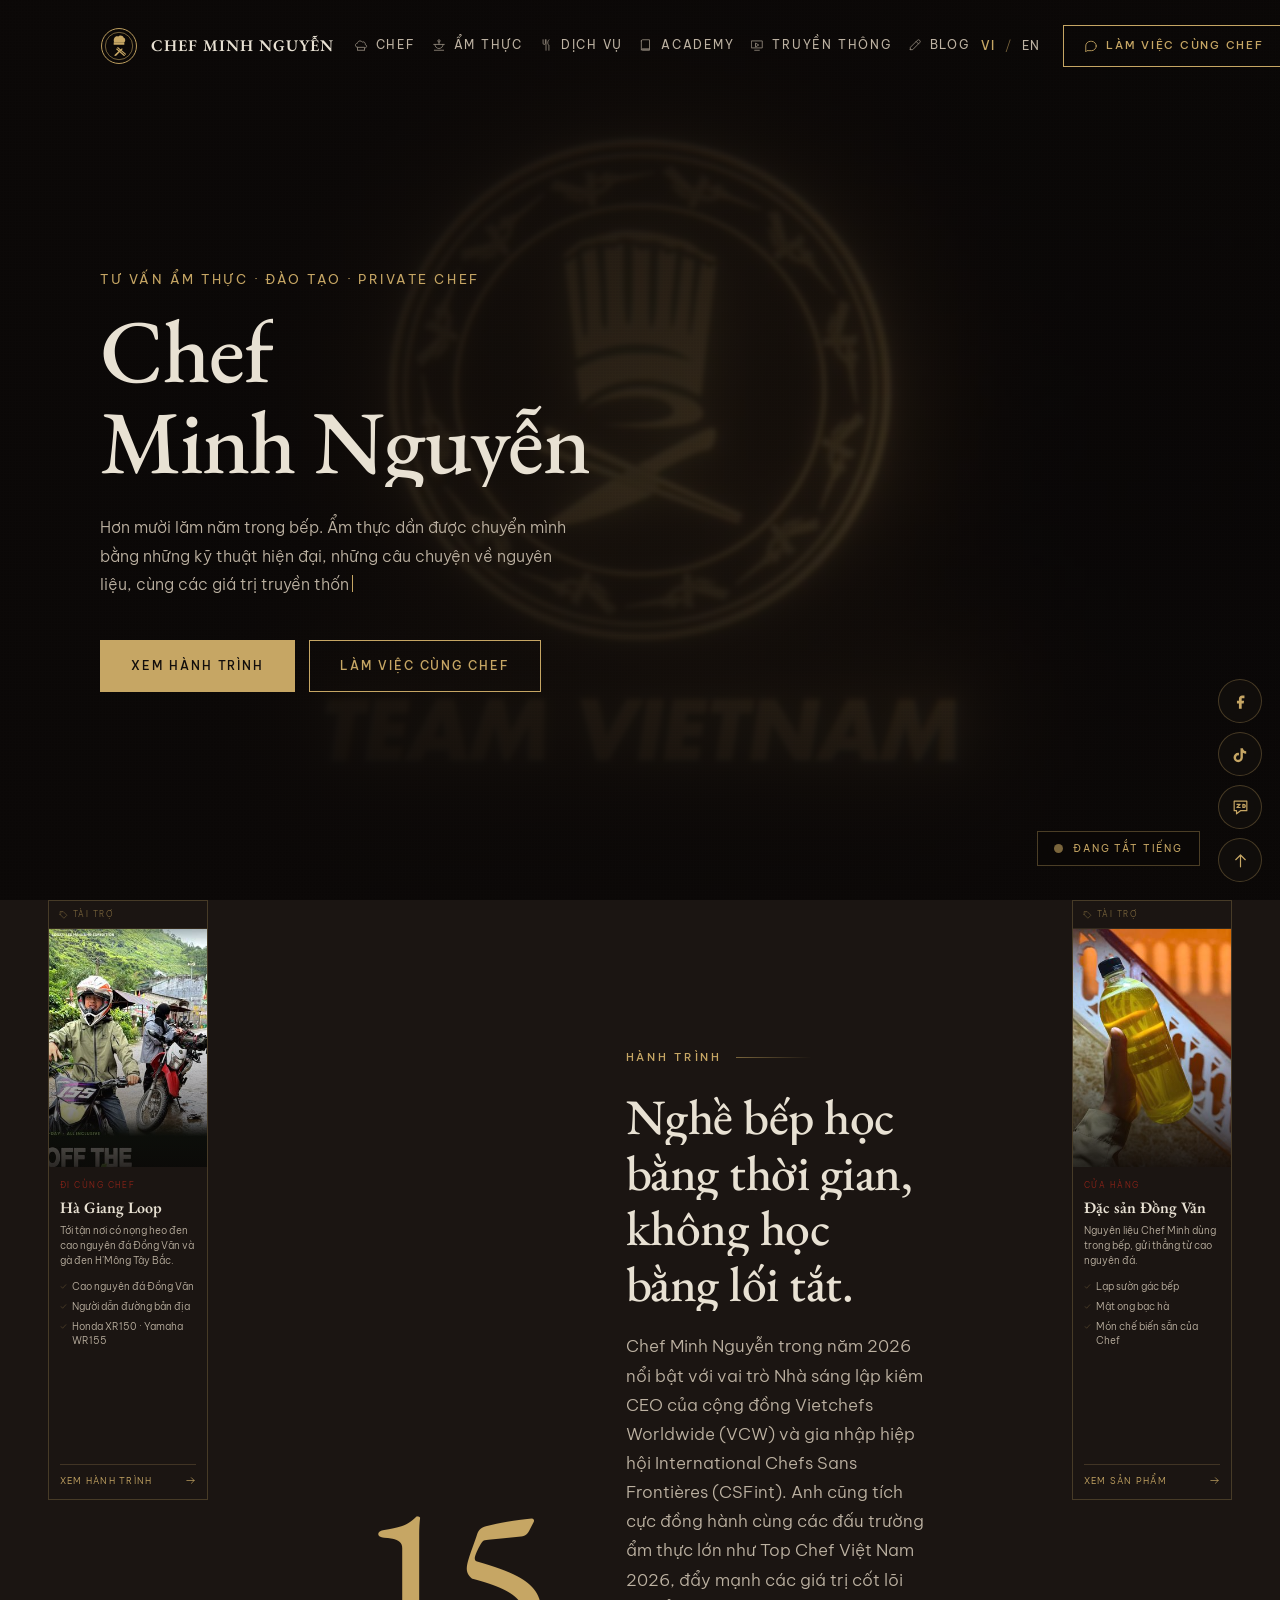
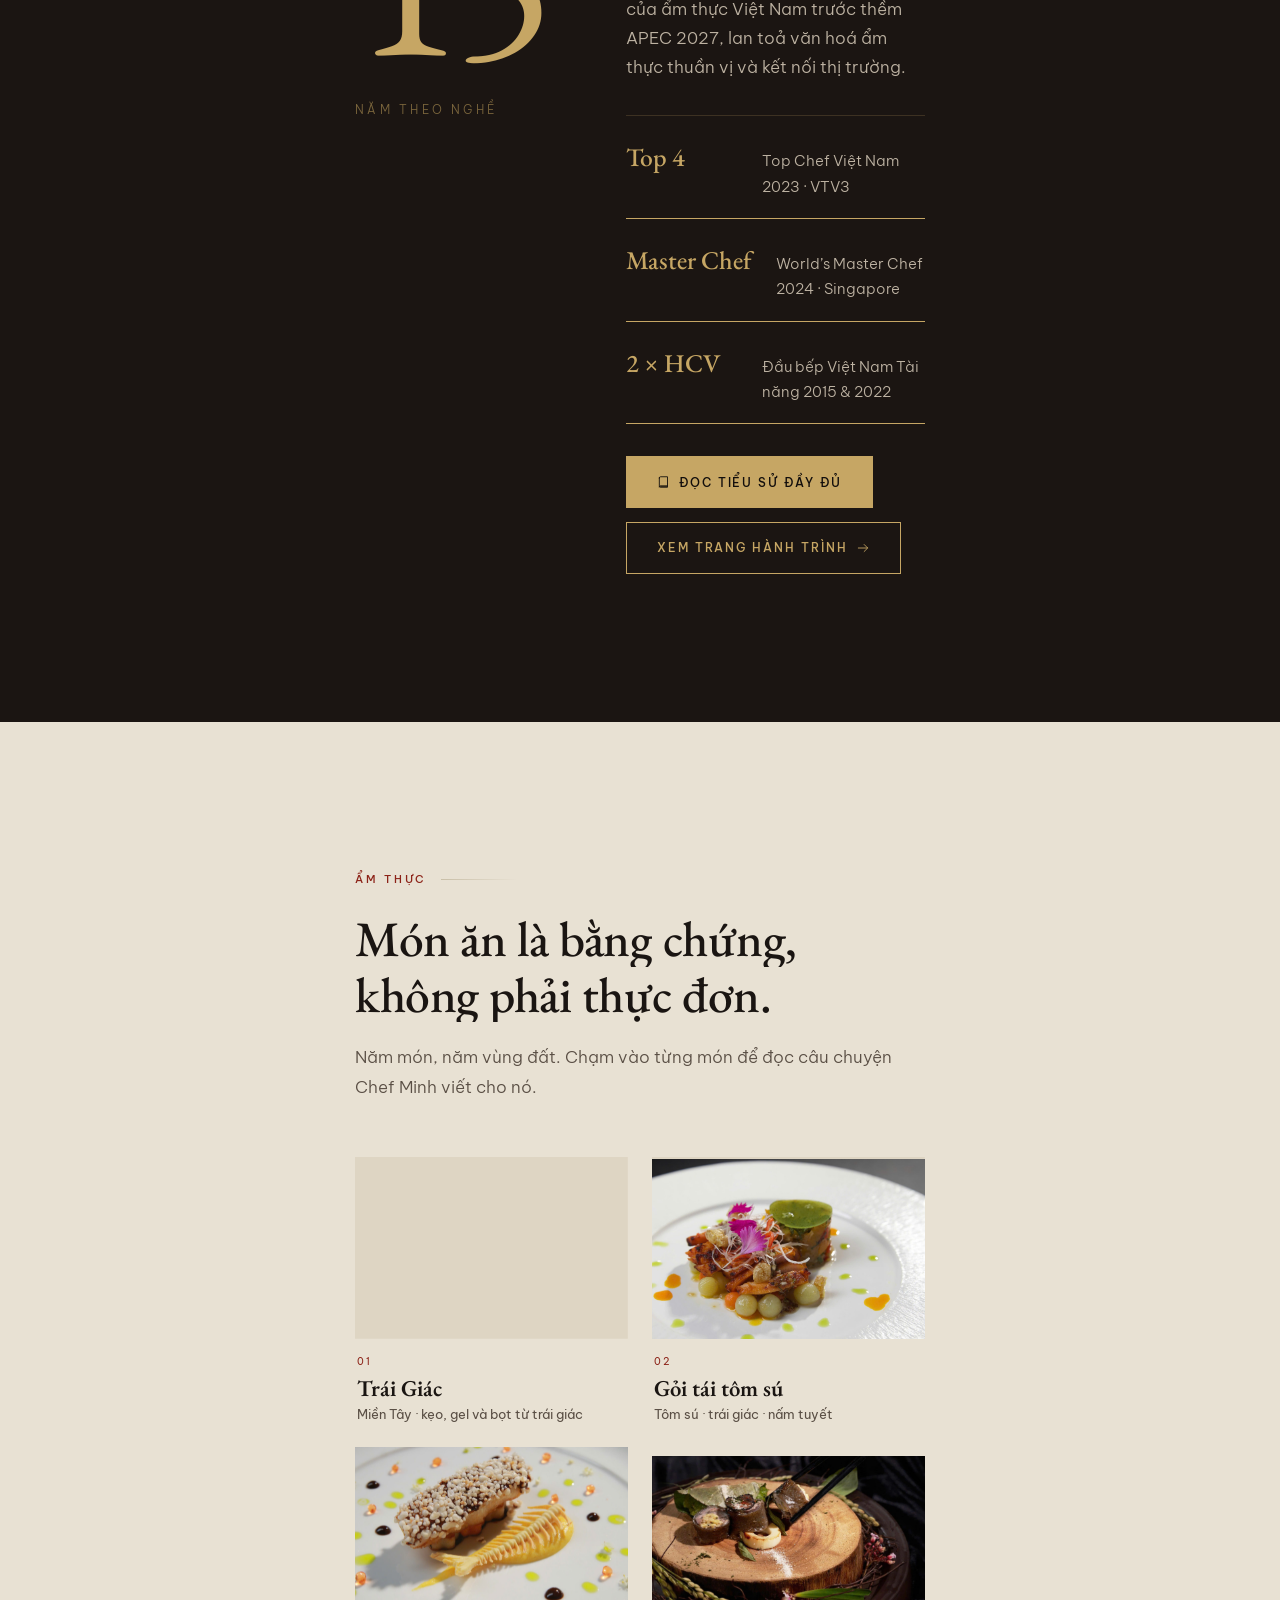
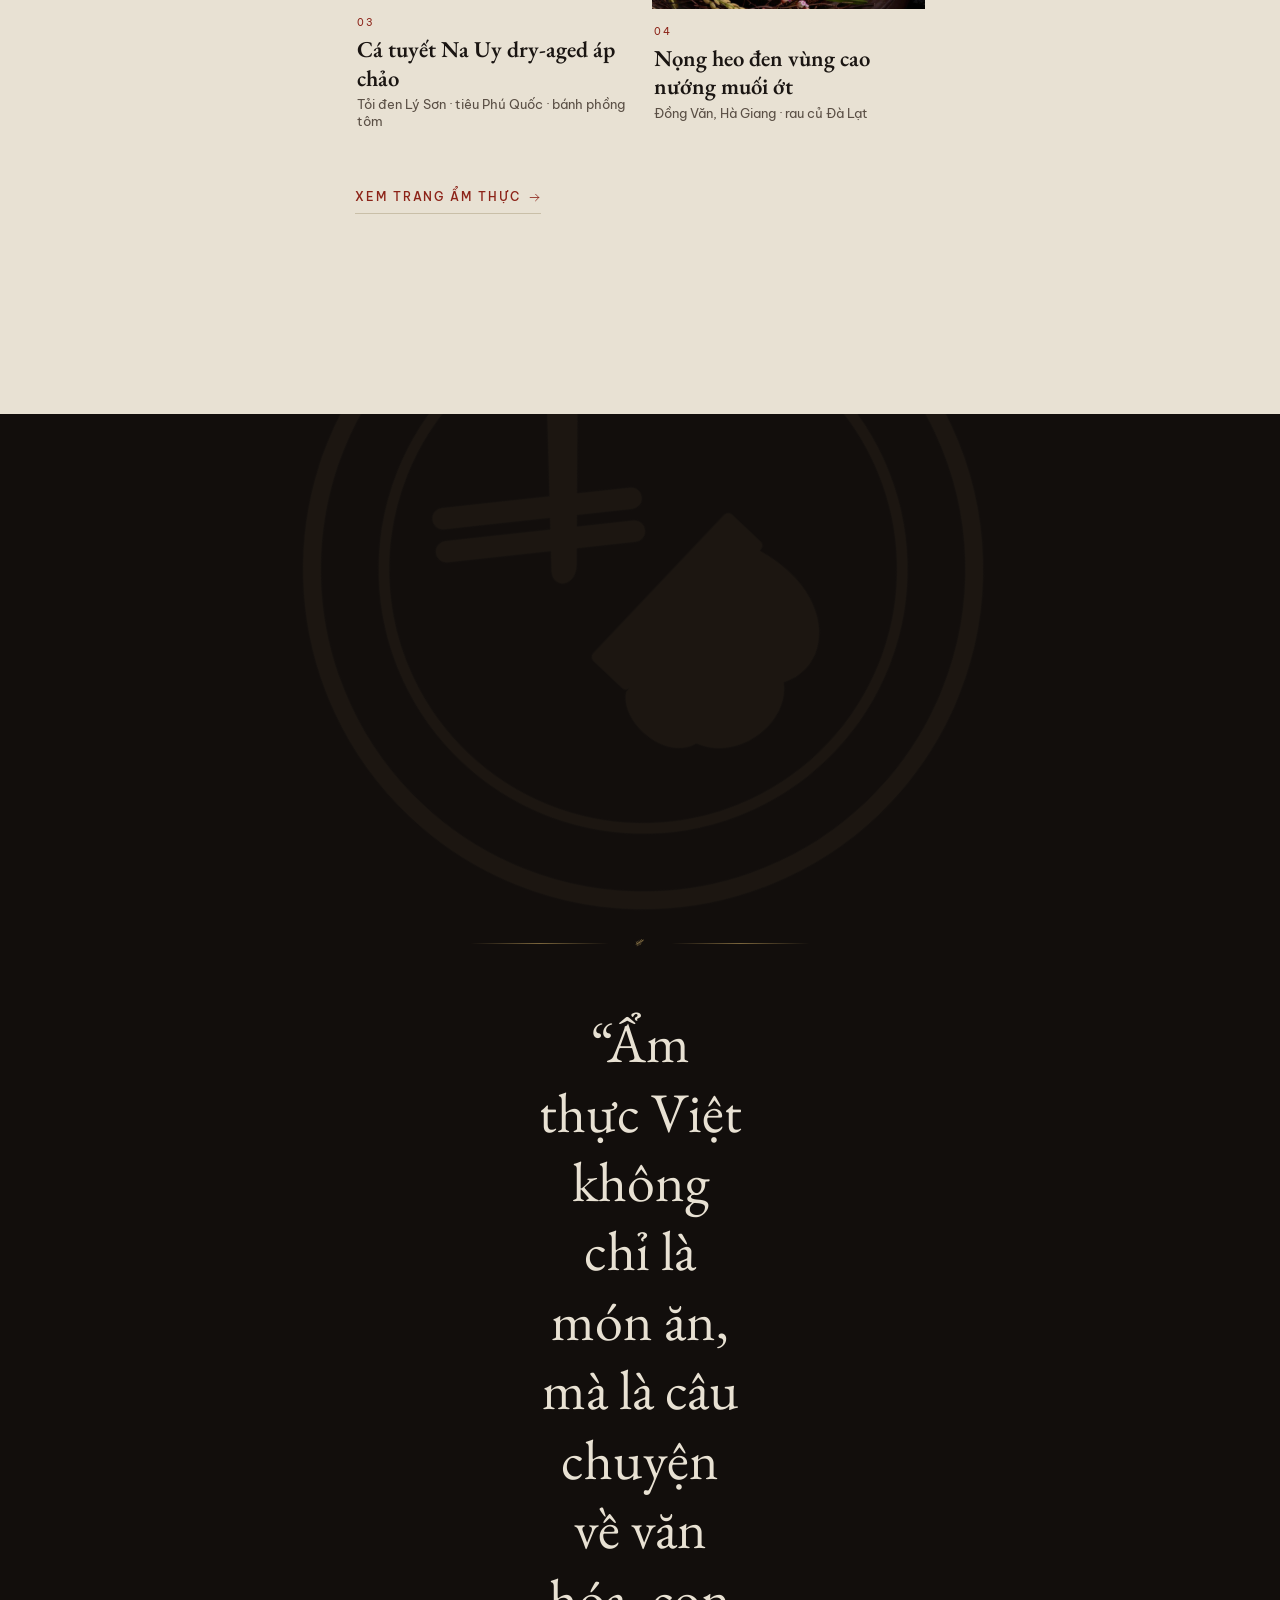
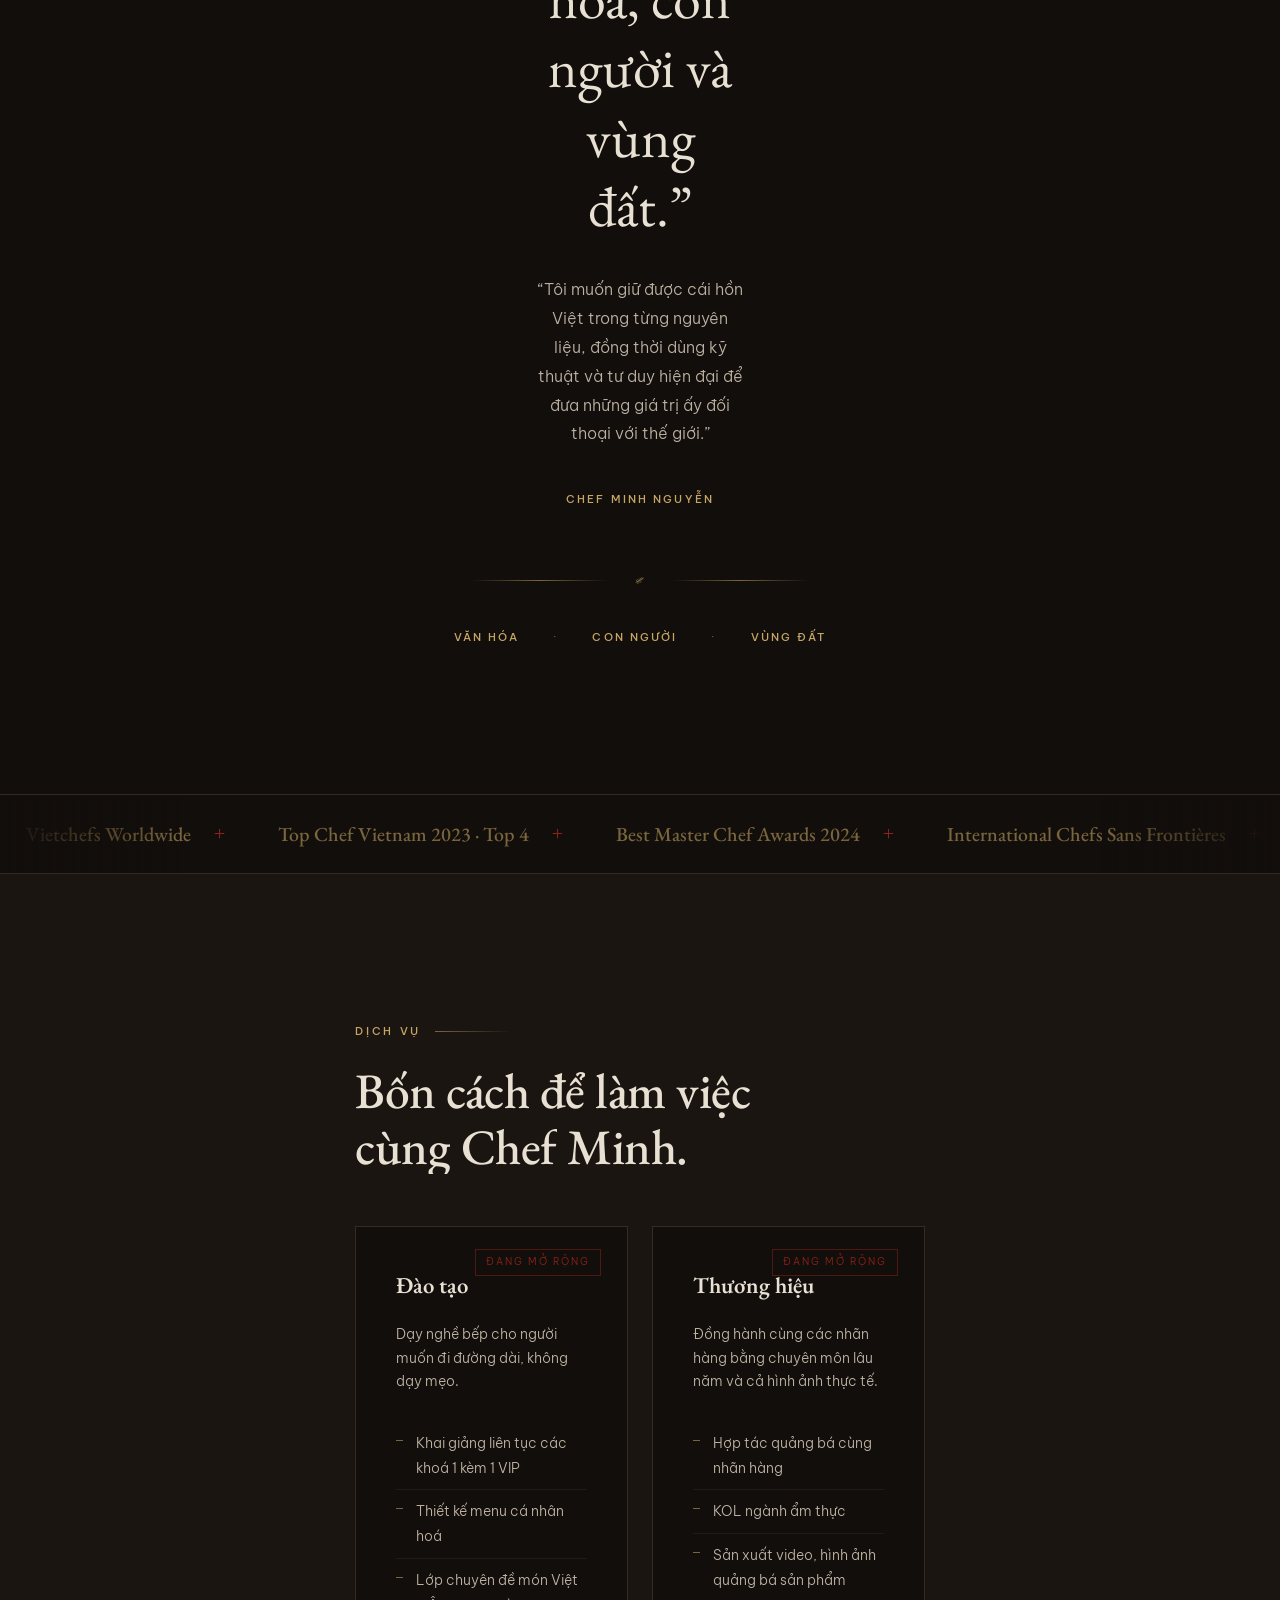
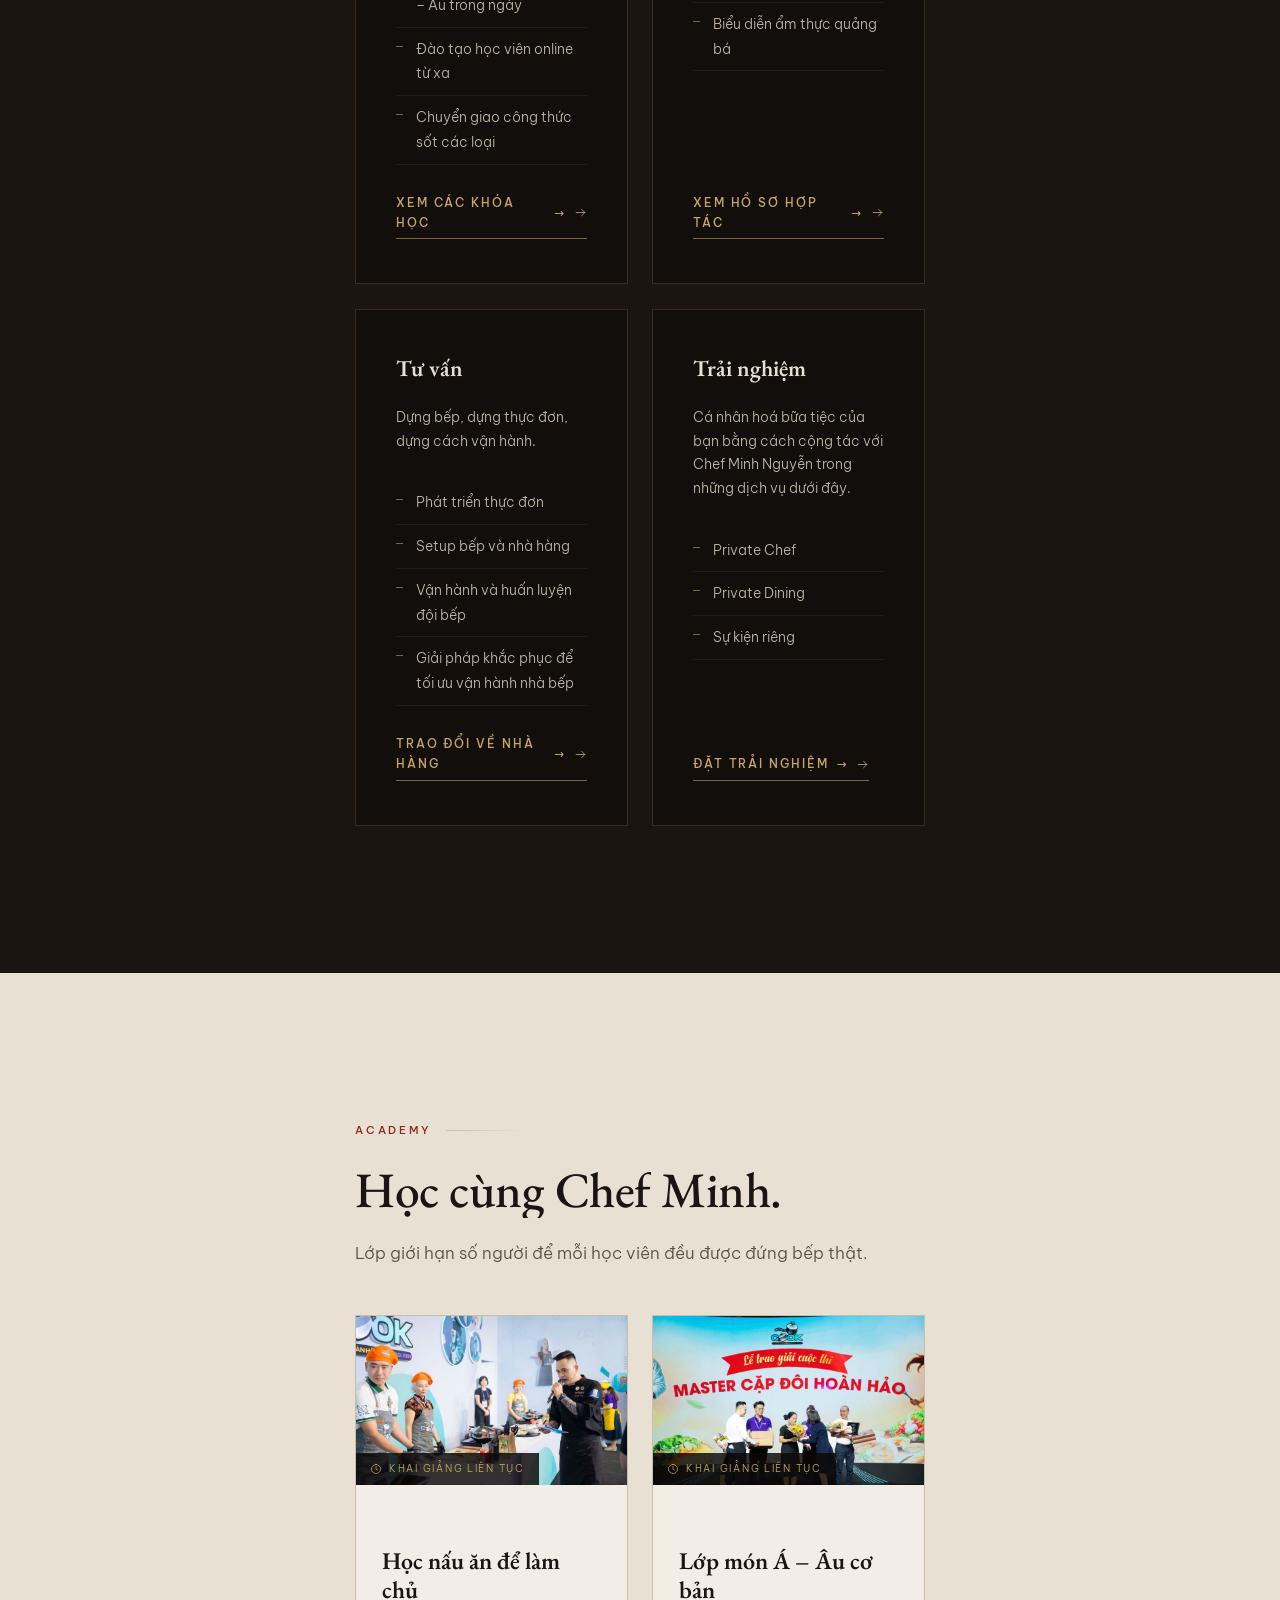
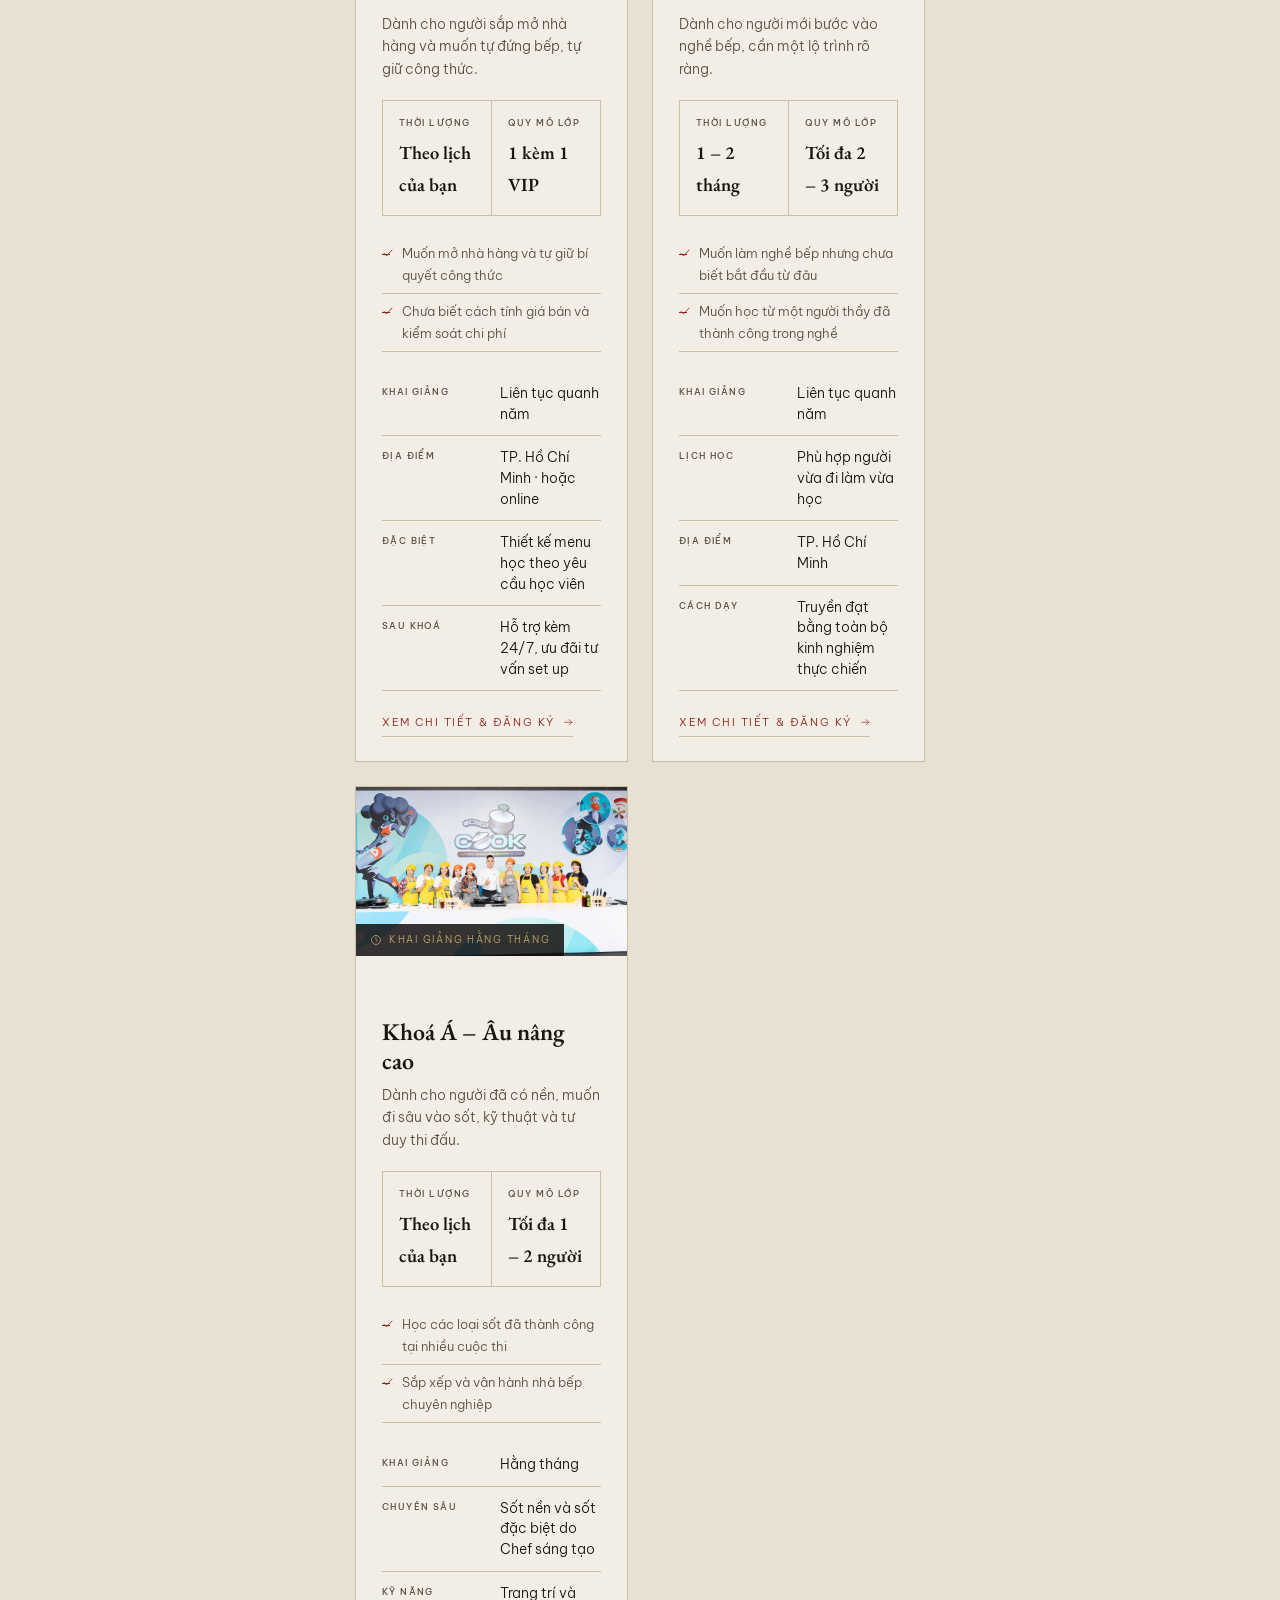
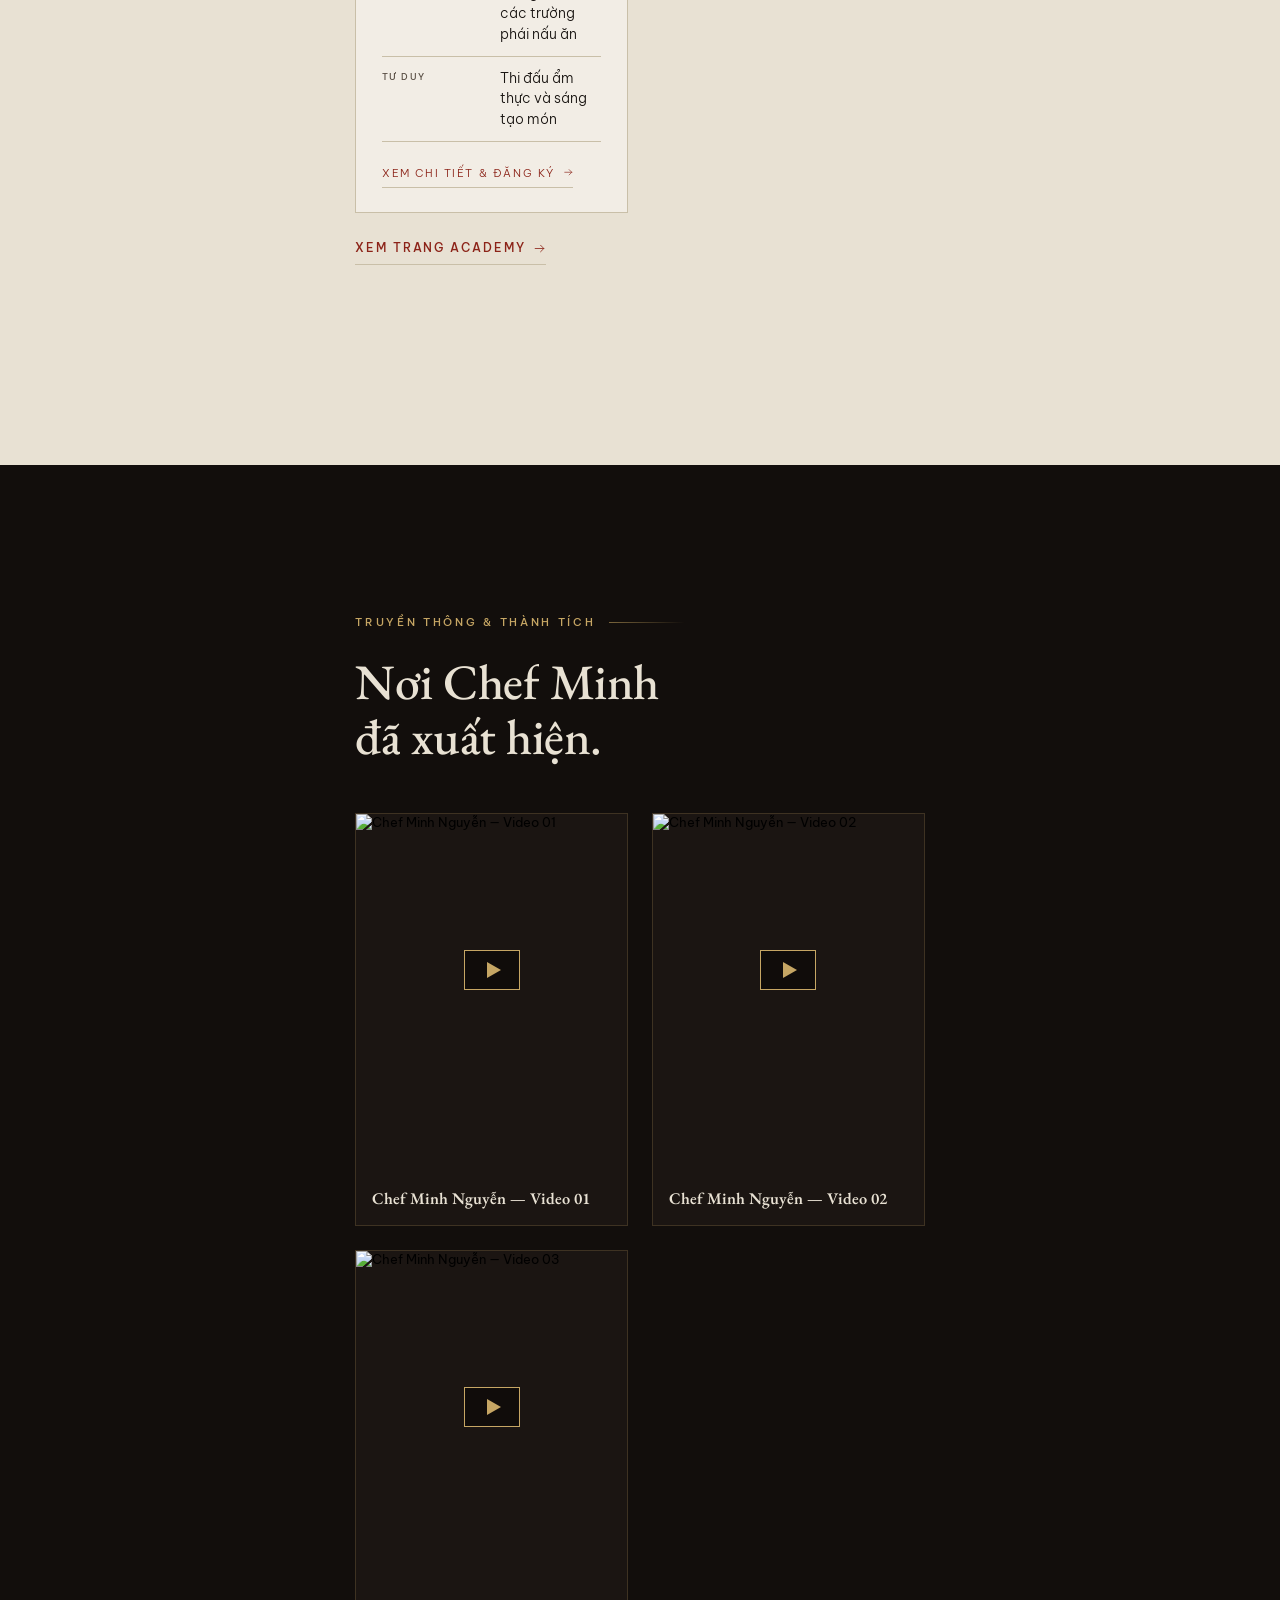
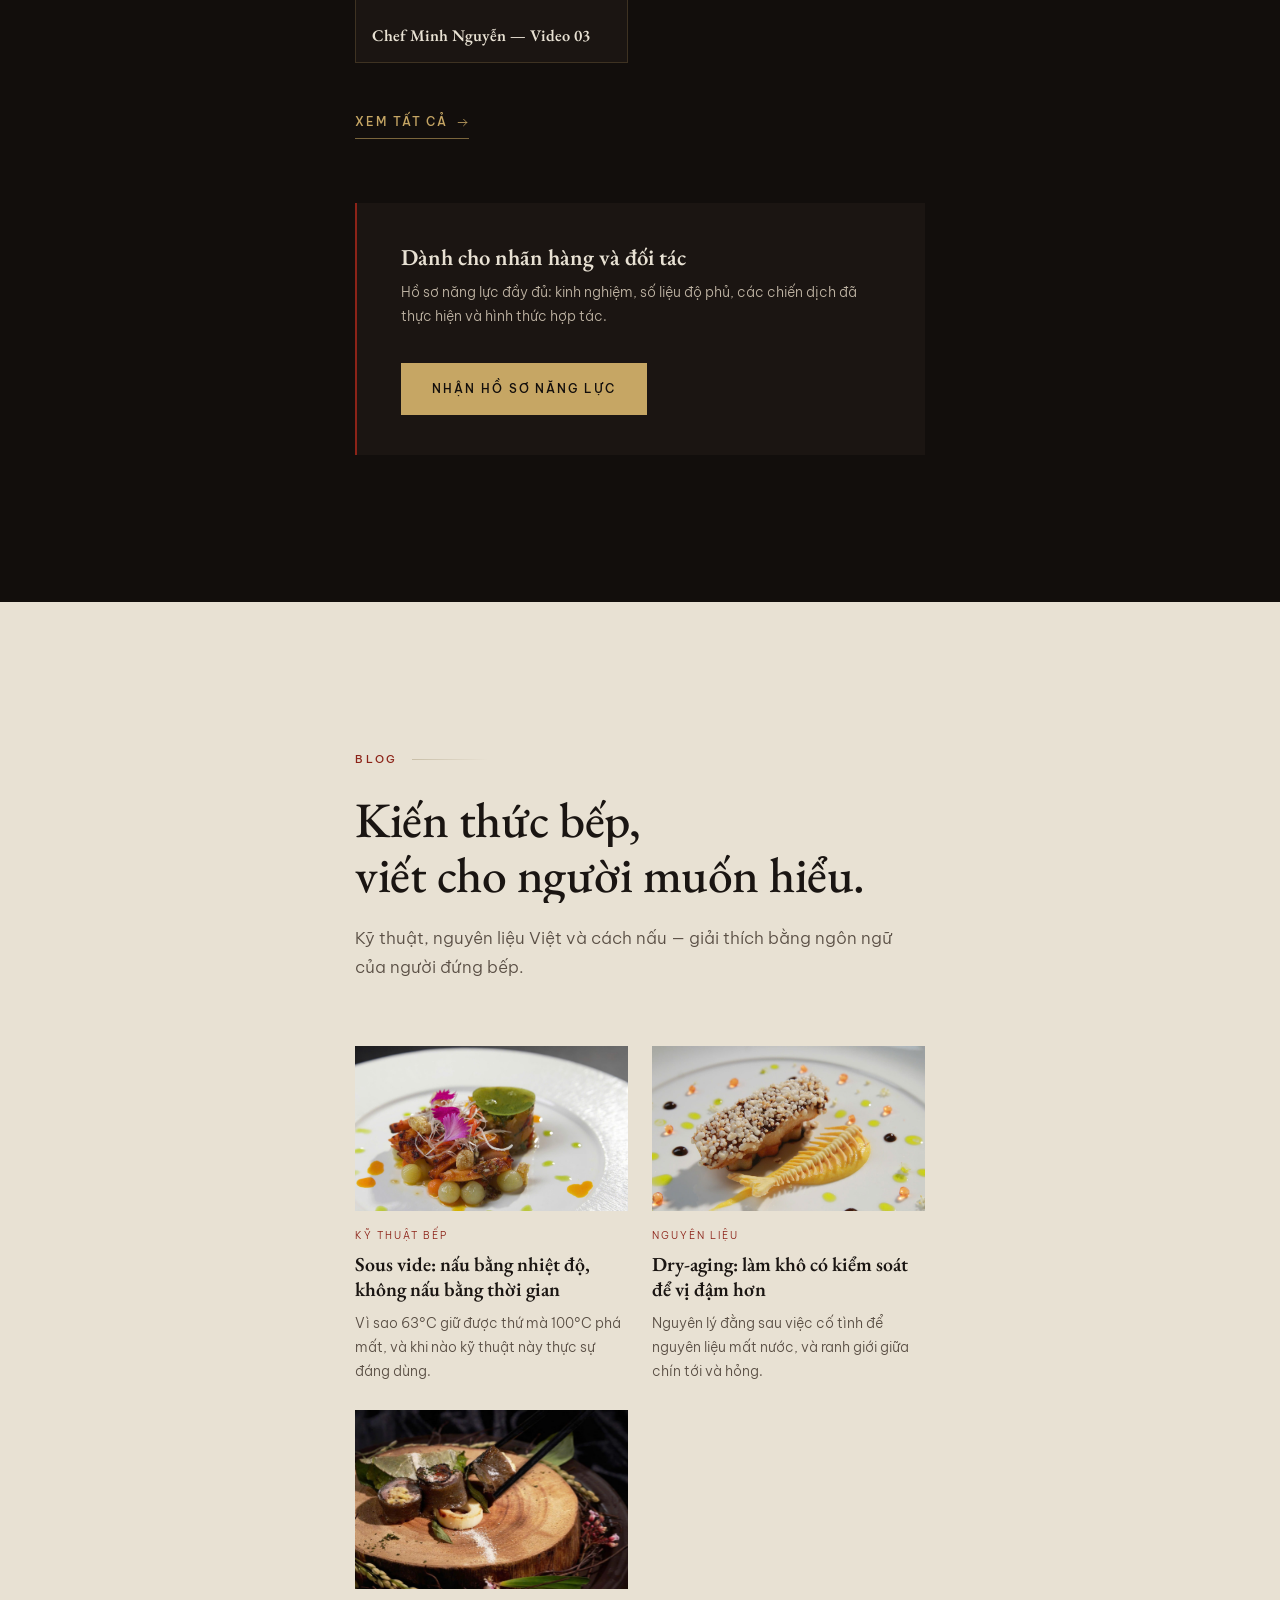
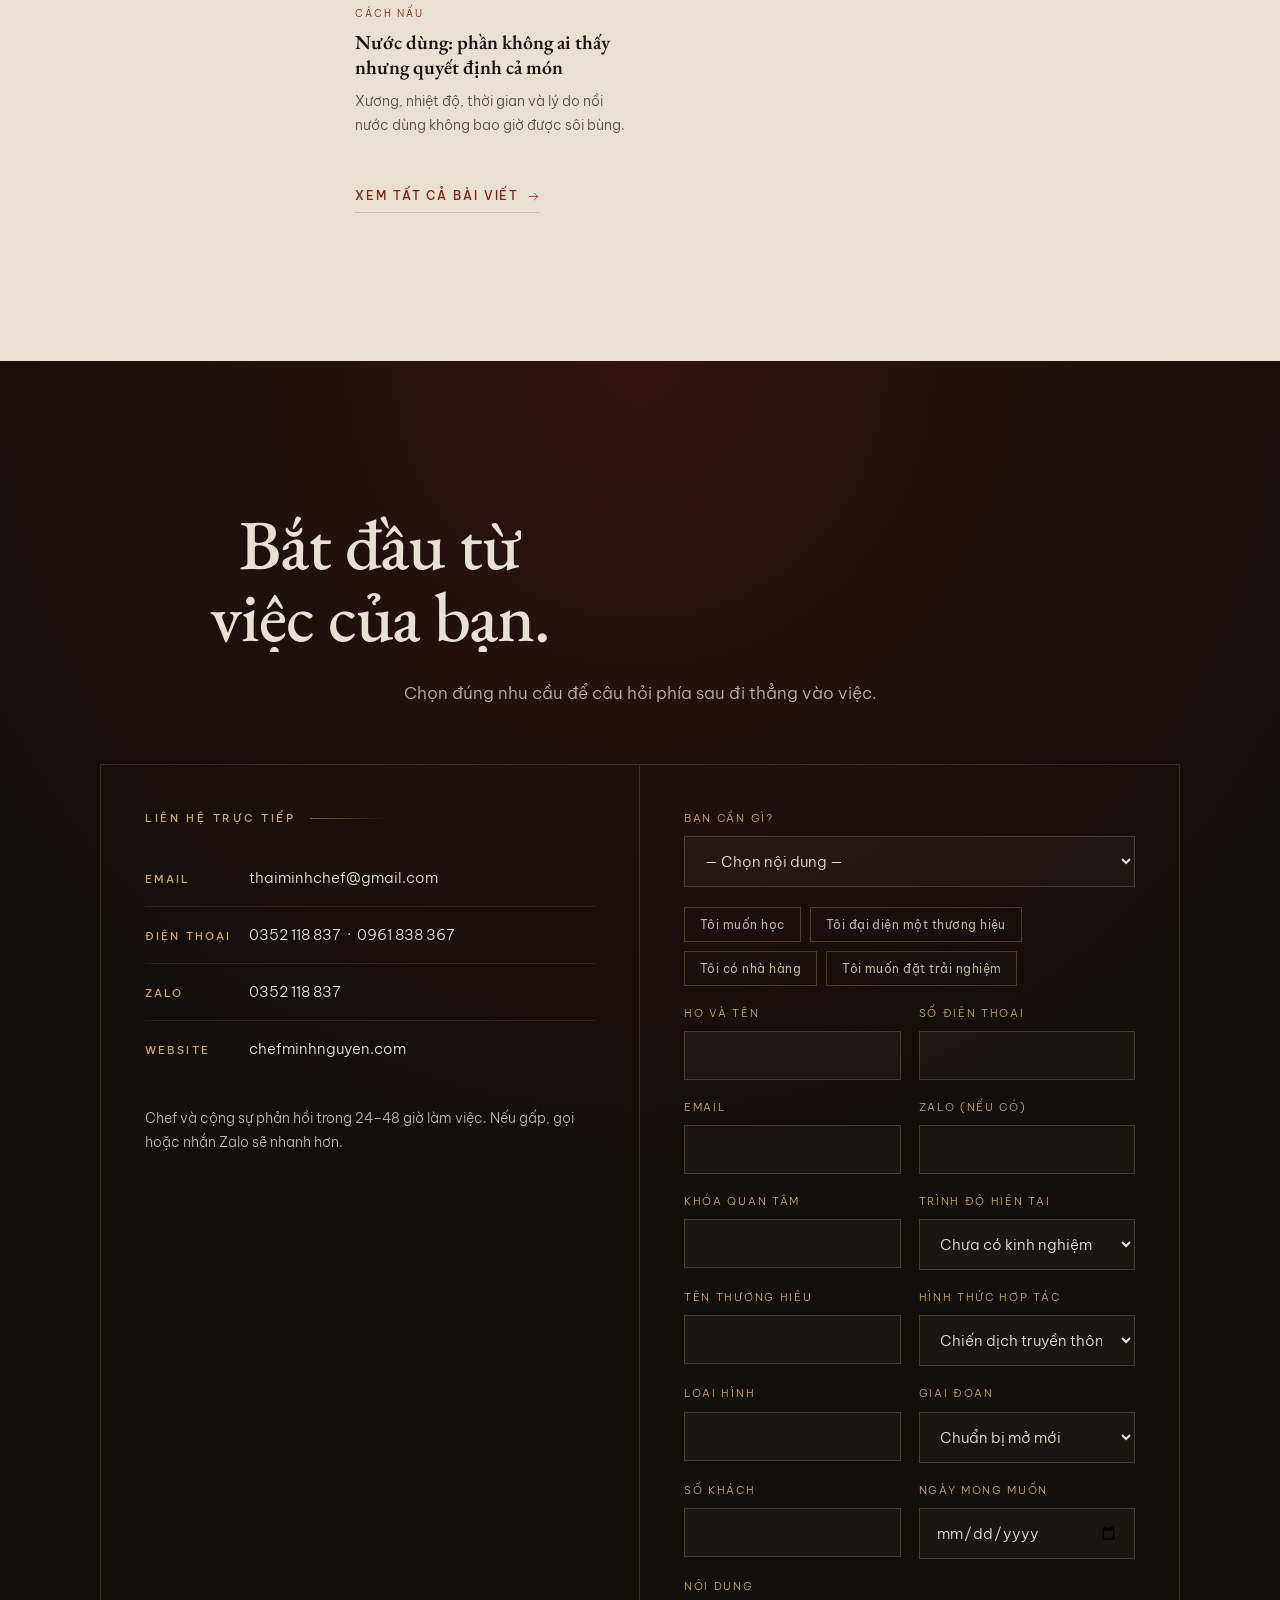
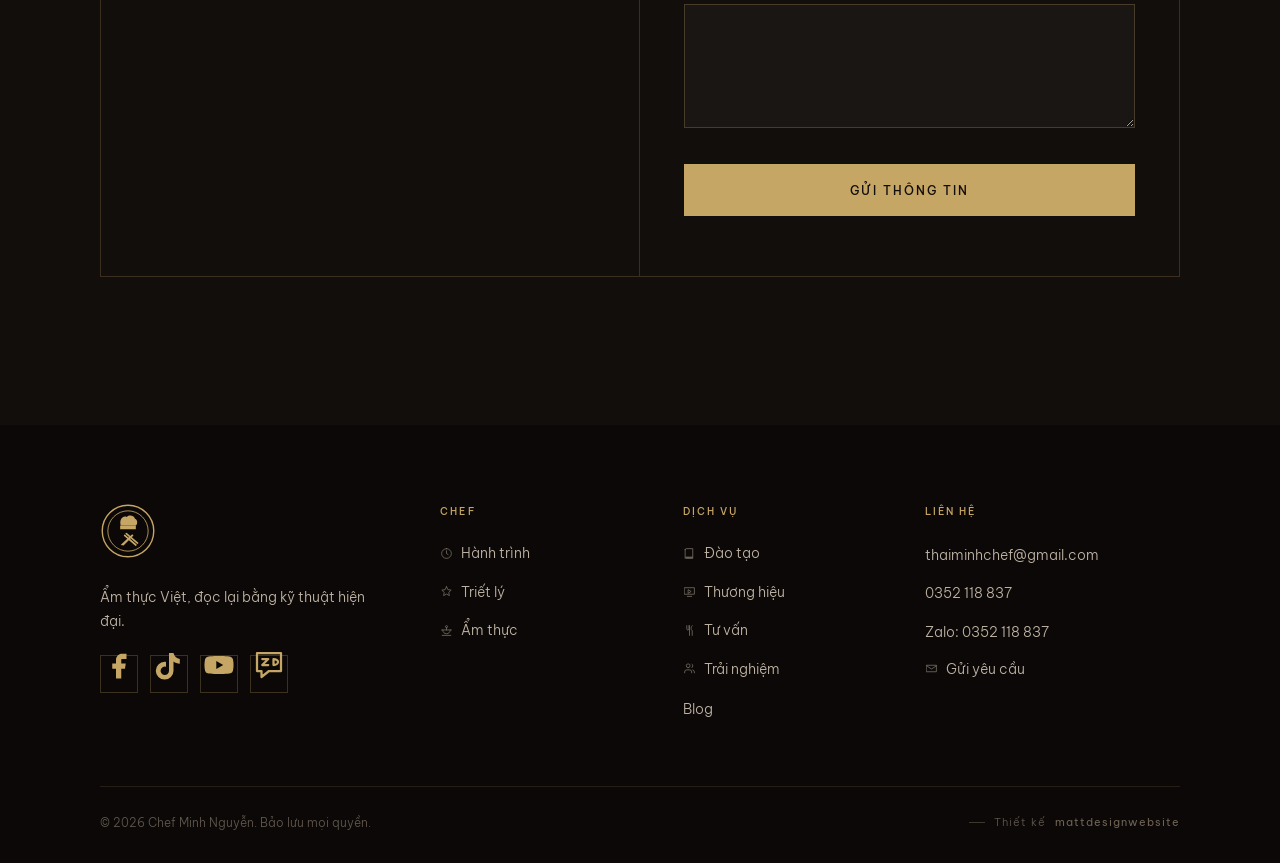
==== commit bf773ea2: "Add files via upload" ====
--- a/index.html
+++ b/index.html
@@ -13,9 +13,11 @@
 <link rel="icon" href="data:image/svg+xml,%3Csvg xmlns='http://www.w3.org/2000/svg' viewBox='0 0 100 100'%3E%3Crect width='100' height='100' fill='%23120E0C'/%3E%3Cg fill='none' stroke='%23C6A664' stroke-width='4'%3E%3Ccircle cx='50' cy='50' r='40'/%3E%3Ccircle cx='50' cy='50' r='30'/%3E%3C/g%3E%3Cpath d='M36 40h28v10H36z' fill='%23C6A664'/%3E%3Cpath d='M38 62l24 0' stroke='%23C6A664' stroke-width='5'/%3E%3C/svg%3E">
 <link rel="preconnect" href="https://fonts.googleapis.com">
 <link rel="preconnect" href="https://fonts.gstatic.com" crossorigin>
-<link href="https://fonts.googleapis.com/css2?family=EB+Garamond:ital,wght@0,400;0,500;0,600;1,400&family=Be+Vietnam+Pro:wght@200;300;400;500;600&display=swap" rel="stylesheet">
+<link href="https://fonts.googleapis.com/css2?family=EB+Garamond:wght@400;500;600&family=Be+Vietnam+Pro:wght@300;400;500&display=swap" rel="stylesheet">
+<link rel="preload" as="image" href="assets/hero-poster.jpg" fetchpriority="high">
 <link rel="stylesheet" href="css/style.css">
 <link rel="stylesheet" href="css/motion.css">
+<link rel="stylesheet" href="css/ads.css">
 </head>
 <body>
 <svg width="0" height="0" style="position:absolute" aria-hidden="true">
@@ -91,12 +93,12 @@
       <span class="brand__txt">CHEF MINH NGUYỄN</span>
     </a>
     <nav class="nav" aria-label="Điều hướng chính">
-      <a href="the-chef.html" data-i18n="nav.chef">Chef</a>
-      <a href="cuisine.html" data-i18n="nav.cuisine">Ẩm thực</a>
-      <a href="services.html" data-i18n="nav.services">Dịch vụ</a>
-      <a href="academy.html" data-i18n="nav.academy">Academy</a>
-      <a href="press.html" data-i18n="nav.press">Truyền thông</a>
-      <a href="blog.html" data-i18n="nav.blog">Blog</a>
+      <a href="the-chef.html" data-i="chef"><span data-i18n="nav.chef">Chef</span></a>
+      <a href="cuisine.html" data-i="dish"><span data-i18n="nav.cuisine">Ẩm thực</span></a>
+      <a href="services.html" data-i="service"><span data-i18n="nav.services">Dịch vụ</span></a>
+      <a href="academy.html" data-i="book"><span data-i18n="nav.academy">Academy</span></a>
+      <a href="press.html" data-i="media"><span data-i18n="nav.press">Truyền thông</span></a>
+      <a href="blog.html" data-i="pen"><span data-i18n="nav.blog">Blog</span></a>
     </nav>
     <div class="hdr__right">
       <div class="lang" role="group" aria-label="Ngôn ngữ">
@@ -104,7 +106,7 @@
         <span>/</span>
         <button type="button" data-lang="en" aria-pressed="false">EN</button>
       </div>
-      <a href="index.html#contact" class="btn" data-i18n="nav.cta">Làm việc cùng Chef</a>
+      <a href="index.html#contact" class="btn" data-i="chat"><span data-i18n="nav.cta">Làm việc cùng Chef</span></a>
       <button class="burger" id="burger" aria-label="Mở menu" aria-expanded="false"><i></i><i></i><i></i></button>
     </div>
   </div>
@@ -112,15 +114,15 @@
 
 <div class="mmenu" id="mmenu">
   <nav aria-label="Điều hướng di động">
-    <a href="the-chef.html"><span data-i18n="nav.chef">Chef</span></a>
-    <a href="cuisine.html"><span data-i18n="nav.cuisine">Ẩm thực</span></a>
-    <a href="services.html"><span data-i18n="nav.services">Dịch vụ</span></a>
-    <a href="academy.html"><span data-i18n="nav.academy">Academy</span></a>
-    <a href="press.html"><span data-i18n="nav.press">Truyền thông</span></a>
-    <a href="blog.html"><span data-i18n="nav.blog">Blog</span></a>
-    <a href="index.html#contact"><span data-i18n="nav.contact">Liên hệ</span></a>
+    <a href="the-chef.html" data-i="chef"><span data-i18n="nav.chef">Chef</span></a>
+    <a href="cuisine.html" data-i="dish"><span data-i18n="nav.cuisine">Ẩm thực</span></a>
+    <a href="services.html" data-i="service"><span data-i18n="nav.services">Dịch vụ</span></a>
+    <a href="academy.html" data-i="book"><span data-i18n="nav.academy">Academy</span></a>
+    <a href="press.html" data-i="media"><span data-i18n="nav.press">Truyền thông</span></a>
+    <a href="blog.html" data-i="pen"><span data-i18n="nav.blog">Blog</span></a>
+    <a href="index.html#contact" data-i="mail"><span data-i18n="nav.contact">Liên hệ</span></a>
   </nav>
-  <a href="index.html#contact" class="btn btn--solid" data-i18n="nav.cta">Làm việc cùng Chef</a>
+  <a href="index.html#contact" class="btn btn--solid" data-i="chat"><span data-i18n="nav.cta">Làm việc cùng Chef</span></a>
 </div>
 
 <main id="top">
@@ -128,8 +130,11 @@
 <!-- ================= HERO ================= -->
 <section class="hero hero--video">
   <div class="hero__video" aria-hidden="true">
-    <video id="hero-video" src="assets/hero.mp4" poster="assets/hero-poster.jpg"
-           autoplay loop muted playsinline preload="metadata"></video>
+    <video id="hero-video" poster="assets/hero-poster.jpg"
+           autoplay loop muted playsinline preload="auto"
+           disablepictureinpicture disableremoteplayback>
+      <source src="assets/hero.mp4" type="video/mp4">
+    </video>
   </div>
 
   <div class="wrap">
@@ -140,7 +145,7 @@
         <span class="word"><span>Minh Nguyễn</span></span>
       </h1>
       <p class="hero__sub type" data-type-key="hero.sub"
-         data-fallback="Mười lăm năm trong bếp. Ẩm thực Việt được đọc lại bằng kỹ thuật hiện đại — cho nhà hàng, cho người học nghề, và cho những bàn ăn riêng tư."></p>
+         data-fallback="Hơn mười lăm năm trong bếp. Ẩm thực dần được chuyển mình bằng những kỹ thuật hiện đại, những câu chuyện về nguyên liệu, cùng các giá trị truyền thống — cho nhà hàng, cho người học nghề, và cho đến những bữa tiệc sang trọng."></p>
       <div class="hero__cta rise rise--4">
         <a href="the-chef.html" class="btn btn--solid btn--pulse" data-i18n="hero.cta1">Xem hành trình</a>
         <a href="#contact" class="btn btn--pulse" data-i18n="hero.cta2">Làm việc cùng Chef</a>
@@ -153,7 +158,7 @@
   </button>
 </section>
 
-<!-- ================= 15 NĂM ================= -->
+<!-- ================= HÀNH TRÌNH ================= -->
 <section class="band band--raised" id="craft">
   <div class="wrap">
     <div class="craft reveal">
@@ -164,13 +169,16 @@
       <div>
         <p class="eyebrow" data-i18n="craft.eyebrow">Hành trình</p>
         <h2 class="h-2" data-i18n="craft.h">Nghề bếp học bằng thời gian,<br>không học bằng lối tắt.</h2>
-        <p class="lead" data-i18n="craft.lead">[CẦN NỘI DUNG TỪ CHEF] Hai đến ba câu tóm tắt chặng đường: bắt đầu từ đâu, đi qua những căn bếp nào, và điều gì đã định hình cách nấu hôm nay.</p>
+        <p class="lead" data-i18n="craft.lead">Chef Minh Nguyễn trong năm 2026 nổi bật với vai trò Nhà sáng lập kiêm CEO của cộng đồng Vietchefs Worldwide (VCW) và gia nhập hiệp hội International Chefs Sans Frontières (CSFint). Anh cũng tích cực đồng hành cùng các đấu trường ẩm thực lớn như <a href="https://www.facebook.com/Minhnguyensg0110/" target="_blank" rel="noopener">Top Chef Việt Nam 2026</a>, đẩy mạnh các giá trị cốt lõi của ẩm thực Việt Nam trước thềm APEC 2027, lan toả văn hoá ẩm thực thuần vị và kết nối thị trường.</p>
         <div class="stats">
-          <div class="stat"><b>Top 4</b><span data-i18n="craft.s1s">Top Chef Vietnam 2023</span></div>
-          <div class="stat"><b>2024</b><span data-i18n="craft.s2s">Best Master Chef Awards</span></div>
-          <div class="stat"><b data-i18n="craft.s3b">[Số]</b><span data-i18n="craft.s3s">[Cần số liệu thật — ví dụ: số học viên đã đào tạo]</span></div>
-        </div>
-        <div style="margin-top:30px"><a href="the-chef.html" class="link-arrow" data-i18n="craft.cta">Xem hành trình 15 năm <span class="ar">→</span></a></div>
+          <div class="stat"><b>Top 4</b><span data-i18n="craft.s1s">Top Chef Việt Nam 2023 · VTV3</span></div>
+          <div class="stat"><b>Master Chef</b><span data-i18n="craft.s2s">World’s Master Chef 2024 · Singapore</span></div>
+          <div class="stat"><b>2 × HCV</b><span data-i18n="craft.s3s">Đầu bếp Việt Nam Tài năng 2015 &amp; 2022</span></div>
+        </div>
+        <div style="margin-top:32px;display:flex;gap:14px;flex-wrap:wrap">
+          <button type="button" class="btn btn--solid" id="open-bio" data-i="book"><span data-i18n="craft.cta2">Đọc tiểu sử đầy đủ</span></button>
+          <a href="the-chef.html" class="btn" data-i="arrow" data-i-pos="end"><span data-i18n="craft.cta">Xem trang hành trình</span> </a>
+        </div>
       </div>
     </div>
   </div>
@@ -187,31 +195,31 @@
     <div class="dish-grid reveal">
       <button class="dish dish--a" type="button" data-dish="1">
         <div class="dish__img">
-          <img src="assets/mon-01-trai-giac.jpg" alt="Trái Giác" loading="lazy">
+          <img src="assets/mon-01-trai-giac.jpg" alt="Gỏi tôm sú biển tái húng quế" width="1800" height="1199" loading="lazy" decoding="async">
           <span class="dish__more" data-i18n="cui.more">Đọc câu chuyện</span>
         </div>
         <div class="dish__cap">
           <span class="idx">01</span>
-          <h3 class="h-3" data-i18n="cui.d1n">Trái Giác</h3>
-          <p data-i18n="cui.d1s">Miền Tây · kẹo, gel và bọt từ trái giác</p>
+          <h3 class="h-3" data-i18n="cui.d1n">Gỏi tôm sú biển tái húng quế</h3>
+          <p data-i18n="cui.d1s">Sốt nước mắm đậu phộng · form bọt trái giác</p>
         </div>
       </button>
 
       <button class="dish dish--b" type="button" data-dish="2">
         <div class="dish__img">
-          <img src="assets/mon-02-goi-tom-su.jpg" alt="Gỏi tái tôm sú" loading="lazy">
+          <img src="assets/mon-02-goi-tom-su.jpg" alt="Nọng heo đen Hà Giang sous-vide nướng muối ớt" width="1800" height="1199" loading="lazy" decoding="async">
           <span class="dish__more" data-i18n="cui.more">Đọc câu chuyện</span>
         </div>
         <div class="dish__cap">
           <span class="idx">02</span>
-          <h3 class="h-3" data-i18n="cui.d2n">Gỏi tái tôm sú</h3>
-          <p data-i18n="cui.d2s">Tôm sú · trái giác · nấm tuyết</p>
+          <h3 class="h-3" data-i18n="cui.d2n">Nọng heo đen Hà Giang sous-vide nướng muối ớt</h3>
+          <p data-i18n="cui.d2s">Rau củ ủ bơ · ớt nướng salsa · sốt mù tạc Pháp mật ong bạc hà</p>
         </div>
       </button>
 
-      <button class="dish dish--wide" type="button" data-dish="3">
+      <button class="dish dish--h" type="button" data-dish="3">
         <div class="dish__img">
-          <img src="assets/mon-03-ca-tuyet.jpg" alt="Cá tuyết Na Uy dry-aged áp chảo" loading="lazy">
+          <img src="assets/mon-03-ca-tuyet.jpg" alt="Cá tuyết Na Uy dry-aged áp chảo" width="1800" height="1199" loading="lazy" decoding="async">
           <span class="dish__more" data-i18n="cui.more">Đọc câu chuyện</span>
         </div>
         <div class="dish__cap">
@@ -223,31 +231,19 @@
 
       <button class="dish dish--h" type="button" data-dish="4">
         <div class="dish__img">
-          <img src="assets/mon-04-nong-heo.jpg" alt="Nọng heo đen vùng cao nướng muối ớt" loading="lazy">
+          <img src="assets/mon-04-nong-heo.jpg" alt="Gà đen H’Mông cuộn bắp non nướng xông gỗ quế" width="1800" height="1199" loading="lazy" decoding="async">
           <span class="dish__more" data-i18n="cui.more">Đọc câu chuyện</span>
         </div>
         <div class="dish__cap">
           <span class="idx">04</span>
-          <h3 class="h-3" data-i18n="cui.d4n">Nọng heo đen vùng cao nướng muối ớt</h3>
-          <p data-i18n="cui.d4s">Đồng Văn, Hà Giang · rau củ Đà Lạt</p>
+          <h3 class="h-3" data-i18n="cui.d4n">Gà đen H’Mông cuộn bắp non nướng xông gỗ quế</h3>
+          <p data-i18n="cui.d4s">Sốt chẩm chéo hạt dổi · măng rừng nướng · nếp nương hấp lá dứa</p>
         </div>
       </button>
 
-      <button class="dish dish--h" type="button" data-dish="5">
-        <div class="dish__img">
-          <img src="assets/mon-05-ga-den.jpg" alt="Gà đen H’Mông" loading="lazy">
-          <span class="dish__more" data-i18n="cui.more">Đọc câu chuyện</span>
-        </div>
-        <div class="dish__cap">
-          <span class="idx">05</span>
-          <h3 class="h-3" data-i18n="cui.d5n">Gà đen H’Mông</h3>
-          <p data-i18n="cui.d5s">Gỗ quế · chẩm chéo · xôi nếp nương</p>
-        </div>
-      </button>
-
     </div>
     <div style="margin-top:52px" class="reveal">
-      <a href="cuisine.html" class="link-arrow" data-i18n="cui.cta2">Xem trang ẩm thực <span class="ar">→</span></a>
+      <a href="cuisine.html" class="link-arrow" data-i="arrow" data-i-pos="end" data-i18n="cui.cta2">Xem trang ẩm thực </a>
     </div>
   </div>
 </section>
@@ -276,6 +272,9 @@
   </div>
 </section>
 
+<!-- ================= DẢI CHỮ CHẠY ================= -->
+<div class="ticker" id="ticker" aria-hidden="true"></div>
+
 <!-- ================= BỐN TRỤ ================= -->
 <section class="band band--raised" id="pillars">
   <div class="wrap">
@@ -289,22 +288,25 @@
         <h3 class="h-3" data-i18n="pil.p1h">Đào tạo</h3>
         <p class="small" data-i18n="pil.p1s">Dạy nghề bếp cho người muốn đi đường dài, không dạy mẹo.</p>
         <ul>
-          <li data-i18n="pil.p1a">Lớp học ngắn hạn</li>
-          <li data-i18n="pil.p1b">Masterclass chuyên đề</li>
-          <li data-i18n="pil.p1c">Đào tạo bếp chuyên nghiệp</li>
+          <li data-i18n="pil.p1a">Khai giảng liên tục các khoá 1 kèm 1 VIP</li>
+          <li data-i18n="pil.p1b">Thiết kế menu cá nhân hoá</li>
+          <li data-i18n="pil.p1c">Lớp chuyên đề món Việt – Âu trong ngày</li>
+          <li data-i18n="pil.p1d">Đào tạo học viên online từ xa</li>
+          <li data-i18n="pil.p1e">Chuyển giao công thức sốt các loại</li>
         </ul>
-        <a href="academy.html" class="link-arrow" data-i18n="pil.p1cta">Xem các khóa học <span class="ar">→</span></a>
+        <a href="academy.html" class="link-arrow" data-i="arrow" data-i-pos="end" data-i18n="pil.p1cta">Xem các khóa học </a>
       </article>
       <article class="pillar pillar--lg">
         <span class="pillar__rank" data-i18n="pil.focus">Đang mở rộng</span>
         <h3 class="h-3" data-i18n="pil.p2h">Thương hiệu</h3>
-        <p class="small" data-i18n="pil.p2s">Đồng hành cùng nhãn hàng bằng chuyên môn bếp, không chỉ bằng hình ảnh.</p>
+        <p class="small" data-i18n="pil.p2s">Đồng hành cùng các nhãn hàng bằng chuyên môn lâu năm và cả hình ảnh thực tế.</p>
         <ul>
-          <li data-i18n="pil.p2a">Hợp tác nhãn hàng</li>
-          <li data-i18n="pil.p2b">KOC ngành ẩm thực</li>
-          <li data-i18n="pil.p2c">Chiến dịch và nội dung ẩm thực</li>
+          <li data-i18n="pil.p2a">Hợp tác quảng bá cùng nhãn hàng</li>
+          <li data-i18n="pil.p2b">KOL ngành ẩm thực</li>
+          <li data-i18n="pil.p2c">Sản xuất video, hình ảnh quảng bá sản phẩm</li>
+          <li data-i18n="pil.p2d">Biểu diễn ẩm thực quảng bá</li>
         </ul>
-        <a href="services.html#brand" class="link-arrow" data-i18n="pil.p2cta">Xem hồ sơ hợp tác <span class="ar">→</span></a>
+        <a href="services.html#brand" class="link-arrow" data-i="arrow" data-i-pos="end" data-i18n="pil.p2cta">Xem hồ sơ hợp tác </a>
       </article>
       <article class="pillar pillar--sm">
         <h3 class="h-3" data-i18n="pil.p3h">Tư vấn</h3>
@@ -313,18 +315,19 @@
           <li data-i18n="pil.p3a">Phát triển thực đơn</li>
           <li data-i18n="pil.p3b">Setup bếp và nhà hàng</li>
           <li data-i18n="pil.p3c">Vận hành và huấn luyện đội bếp</li>
+          <li data-i18n="pil.p3d">Giải pháp khắc phục để tối ưu vận hành nhà bếp</li>
         </ul>
-        <a href="services.html#consulting" class="link-arrow" data-i18n="pil.p3cta">Trao đổi về nhà hàng <span class="ar">→</span></a>
+        <a href="services.html#consulting" class="link-arrow" data-i="arrow" data-i-pos="end" data-i18n="pil.p3cta">Trao đổi về nhà hàng </a>
       </article>
       <article class="pillar pillar--sm">
         <h3 class="h-3" data-i18n="pil.p4h">Trải nghiệm</h3>
-        <p class="small" data-i18n="pil.p4s">Bữa ăn riêng, nấu tại chỗ, thực đơn dựng riêng cho từng bàn.</p>
+        <p class="small" data-i18n="pil.p4s">Cá nhân hoá bữa tiệc của bạn bằng cách cộng tác với Chef Minh Nguyễn trong những dịch vụ dưới đây.</p>
         <ul>
           <li data-i18n="pil.p4a">Private Chef</li>
           <li data-i18n="pil.p4b">Private Dining</li>
           <li data-i18n="pil.p4c">Sự kiện riêng</li>
         </ul>
-        <a href="services.html#experiences" class="link-arrow" data-i18n="pil.p4cta">Đặt trải nghiệm <span class="ar">→</span></a>
+        <a href="services.html#experiences" class="link-arrow" data-i="arrow" data-i-pos="end" data-i18n="pil.p4cta">Đặt trải nghiệm </a>
       </article>
     </div>
   </div>
@@ -338,44 +341,85 @@
       <h2 class="h-2" data-i18n="aca.h">Học cùng Chef Minh.</h2>
       <p class="lead" data-i18n="aca.lead">Lớp giới hạn số người để mỗi học viên đều được đứng bếp thật.</p>
     </div>
-    <div class="reveal">
+    <div class="courses reveal">
       <article class="course">
-        <img src="assets/academy-01.jpg" alt="Các món châu Âu — cơ bản" loading="lazy" style="width:100%;aspect-ratio:4/3;object-fit:cover">
-        <div>
-          <h3 class="h-3" data-i18n="aca.c1h">Các món châu Âu — cơ bản</h3>
-          <p class="small" style="margin:0" data-i18n="aca.c1s">Nền tảng bếp Âu: dao, lửa, nước dùng, sốt mẹ và cách dựng một đĩa ăn hoàn chỉnh.</p>
-          <ul class="course__meta">
-            <li><b data-i18n="aca.dur">Thời lượng:</b> <span data-i18n="aca.c1dur">30 buổi</span></li>
-            <li><b data-i18n="aca.start">Khai giảng:</b> <span data-i18n="aca.c1start">Khai giảng hằng ngày</span></li>
-            <li><b data-i18n="aca.loc">Địa điểm:</b> <span data-i18n="aca.c1loc">TP. Hồ Chí Minh</span></li>
+        <div class="mo-frame" style="position:relative">
+          <img src="assets/academy-01.jpg" alt="Học nấu ăn để làm chủ" width="1600" height="1000" loading="lazy" decoding="async">
+          <span class="course__badge" data-i="clock"><span data-i18n="aca.c1badge">Khai giảng liên tục</span></span>
+        </div>
+        <div class="course__in">
+          <h3 data-i18n="aca.c1h">Học nấu ăn để làm chủ</h3>
+          <p class="course__desc" data-i18n="aca.c1s">Dành cho người sắp mở nhà hàng và muốn tự đứng bếp, tự giữ công thức.</p>
+          <div class="course__spec">
+            <div><b data-i18n="aca.c1sk1">Thời lượng</b><span data-i18n="aca.c1sv1">Theo lịch của bạn</span></div>
+            <div><b data-i18n="aca.c1sk2">Quy mô lớp</b><span data-i18n="aca.c1sv2">1 kèm 1 VIP</span></div>
+          </div>
+          <ul class="course__ask">
+            <li><svg class="ic" viewBox="0 0 24 24" fill="none" stroke="currentColor" stroke-width="1.6" stroke-linecap="round" stroke-linejoin="round"><path d="M4 12.5 9 18 20 6"/></svg><span data-i18n="aca.c1a1">Muốn mở nhà hàng và tự giữ bí quyết công thức</span></li>
+            <li><svg class="ic" viewBox="0 0 24 24" fill="none" stroke="currentColor" stroke-width="1.6" stroke-linecap="round" stroke-linejoin="round"><path d="M4 12.5 9 18 20 6"/></svg><span data-i18n="aca.c1a2">Chưa biết cách tính giá bán và kiểm soát chi phí</span></li>
           </ul>
-          <span class="seats" data-i18n="aca.c1seat">Còn 3 chỗ</span>
-        </div>
-        <div class="course__price">
-          <p class="course__note" data-i18n="aca.fee2">Học phí trao đổi trực tiếp theo lộ trình từng người.</p>
-          <a href="index.html?need=hoc#contact" class="btn btn--solid" data-i18n="aca.detail">Chi tiết</a>
+          <ul class="course__rows">
+            <li><b data-i18n="aca.c1rk1">Khai giảng</b><span data-i18n="aca.c1rv1">Liên tục quanh năm</span></li>
+            <li><b data-i18n="aca.c1rk2">Địa điểm</b><span data-i18n="aca.c1rv2">TP. Hồ Chí Minh · hoặc online</span></li>
+            <li><b data-i18n="aca.c1rk3">Đặc biệt</b><span data-i18n="aca.c1rv3">Thiết kế menu học theo yêu cầu học viên</span></li>
+            <li><b data-i18n="aca.c1rk4">Sau khoá</b><span data-i18n="aca.c1rv4">Hỗ trợ kèm 24/7, ưu đãi tư vấn set up</span></li>
+          </ul>
+          <a class="course__more" href="index.html?need=hoc#contact" data-i="arrow" data-i-pos="end"><span data-i18n="aca.more">Xem chi tiết &amp; đăng ký</span> </a>
         </div>
       </article>
       <article class="course">
-        <img src="assets/academy-02.jpg" alt="Các món châu Âu — nâng cao" loading="lazy" style="width:100%;aspect-ratio:4/3;object-fit:cover">
-        <div>
-          <h3 class="h-3" data-i18n="aca.c2h">Các món châu Âu — nâng cao</h3>
-          <p class="small" style="margin:0" data-i18n="aca.c2s">Đi sâu vào kỹ thuật hiện đại, kiểm soát nhiệt, kết cấu và tư duy dựng thực đơn.</p>
-          <ul class="course__meta">
-            <li><b data-i18n="aca.dur">Thời lượng:</b> <span data-i18n="aca.c2dur">90 buổi</span></li>
-            <li><b data-i18n="aca.start">Khai giảng:</b> <span data-i18n="aca.c2start">Khai giảng hằng ngày</span></li>
-            <li><b data-i18n="aca.loc">Địa điểm:</b> <span data-i18n="aca.c2loc">TP. Hồ Chí Minh</span></li>
+        <div class="mo-frame" style="position:relative">
+          <img src="assets/academy-02.jpg" alt="Lớp món Á – Âu cơ bản" width="1600" height="1000" loading="lazy" decoding="async">
+          <span class="course__badge" data-i="clock"><span data-i18n="aca.c2badge">Khai giảng liên tục</span></span>
+        </div>
+        <div class="course__in">
+          <h3 data-i18n="aca.c2h">Lớp món Á – Âu cơ bản</h3>
+          <p class="course__desc" data-i18n="aca.c2s">Dành cho người mới bước vào nghề bếp, cần một lộ trình rõ ràng.</p>
+          <div class="course__spec">
+            <div><b data-i18n="aca.c2sk1">Thời lượng</b><span data-i18n="aca.c2sv1">1 – 2 tháng</span></div>
+            <div><b data-i18n="aca.c2sk2">Quy mô lớp</b><span data-i18n="aca.c2sv2">Tối đa 2 – 3 người</span></div>
+          </div>
+          <ul class="course__ask">
+            <li><svg class="ic" viewBox="0 0 24 24" fill="none" stroke="currentColor" stroke-width="1.6" stroke-linecap="round" stroke-linejoin="round"><path d="M4 12.5 9 18 20 6"/></svg><span data-i18n="aca.c2a1">Muốn làm nghề bếp nhưng chưa biết bắt đầu từ đâu</span></li>
+            <li><svg class="ic" viewBox="0 0 24 24" fill="none" stroke="currentColor" stroke-width="1.6" stroke-linecap="round" stroke-linejoin="round"><path d="M4 12.5 9 18 20 6"/></svg><span data-i18n="aca.c2a2">Muốn học từ một người thầy đã thành công trong nghề</span></li>
           </ul>
-          <span class="seats" data-i18n="aca.c2seat">Còn 3 chỗ</span>
-        </div>
-        <div class="course__price">
-          <p class="course__note" data-i18n="aca.fee2">Học phí trao đổi trực tiếp theo lộ trình từng người.</p>
-          <a href="index.html?need=hoc#contact" class="btn btn--solid" data-i18n="aca.detail">Chi tiết</a>
+          <ul class="course__rows">
+            <li><b data-i18n="aca.c2rk1">Khai giảng</b><span data-i18n="aca.c2rv1">Liên tục quanh năm</span></li>
+            <li><b data-i18n="aca.c2rk2">Lịch học</b><span data-i18n="aca.c2rv2">Phù hợp người vừa đi làm vừa học</span></li>
+            <li><b data-i18n="aca.c2rk3">Địa điểm</b><span data-i18n="aca.c2rv3">TP. Hồ Chí Minh</span></li>
+            <li><b data-i18n="aca.c2rk4">Cách dạy</b><span data-i18n="aca.c2rv4">Truyền đạt bằng toàn bộ kinh nghiệm thực chiến</span></li>
+          </ul>
+          <a class="course__more" href="index.html?need=hoc#contact" data-i="arrow" data-i-pos="end"><span data-i18n="aca.more">Xem chi tiết &amp; đăng ký</span> </a>
         </div>
       </article>
+      <article class="course">
+        <div class="mo-frame" style="position:relative">
+          <img src="assets/press-digicook.jpg" alt="Khoá Á – Âu nâng cao" width="1600" height="1000" loading="lazy" decoding="async">
+          <span class="course__badge" data-i="clock"><span data-i18n="aca.c3badge">Khai giảng hằng tháng</span></span>
+        </div>
+        <div class="course__in">
+          <h3 data-i18n="aca.c3h">Khoá Á – Âu nâng cao</h3>
+          <p class="course__desc" data-i18n="aca.c3s">Dành cho người đã có nền, muốn đi sâu vào sốt, kỹ thuật và tư duy thi đấu.</p>
+          <div class="course__spec">
+            <div><b data-i18n="aca.c3sk1">Thời lượng</b><span data-i18n="aca.c3sv1">Theo lịch của bạn</span></div>
+            <div><b data-i18n="aca.c3sk2">Quy mô lớp</b><span data-i18n="aca.c3sv2">Tối đa 1 – 2 người</span></div>
+          </div>
+          <ul class="course__ask">
+            <li><svg class="ic" viewBox="0 0 24 24" fill="none" stroke="currentColor" stroke-width="1.6" stroke-linecap="round" stroke-linejoin="round"><path d="M4 12.5 9 18 20 6"/></svg><span data-i18n="aca.c3a1">Học các loại sốt đã thành công tại nhiều cuộc thi</span></li>
+            <li><svg class="ic" viewBox="0 0 24 24" fill="none" stroke="currentColor" stroke-width="1.6" stroke-linecap="round" stroke-linejoin="round"><path d="M4 12.5 9 18 20 6"/></svg><span data-i18n="aca.c3a2">Sắp xếp và vận hành nhà bếp chuyên nghiệp</span></li>
+          </ul>
+          <ul class="course__rows">
+            <li><b data-i18n="aca.c3rk1">Khai giảng</b><span data-i18n="aca.c3rv1">Hằng tháng</span></li>
+            <li><b data-i18n="aca.c3rk2">Chuyên sâu</b><span data-i18n="aca.c3rv2">Sốt nền và sốt đặc biệt do Chef sáng tạo</span></li>
+            <li><b data-i18n="aca.c3rk3">Kỹ năng</b><span data-i18n="aca.c3rv3">Trang trí và các trường phái nấu ăn</span></li>
+            <li><b data-i18n="aca.c3rk4">Tư duy</b><span data-i18n="aca.c3rv4">Thi đấu ẩm thực và sáng tạo món</span></li>
+          </ul>
+          <a class="course__more" href="index.html?need=hoc#contact" data-i="arrow" data-i-pos="end"><span data-i18n="aca.more">Xem chi tiết &amp; đăng ký</span> </a>
+        </div>
+      </article>
     </div>
     <div style="margin-top:20px" class="reveal">
-      <a href="academy.html" class="link-arrow" data-i18n="aca.all">Xem trang Academy <span class="ar">→</span></a>
+      <a href="academy.html" class="link-arrow" data-i="arrow" data-i-pos="end" data-i18n="aca.all">Xem trang Academy </a>
     </div>
   </div>
 </section>
@@ -387,37 +431,28 @@
       <p class="eyebrow" data-i18n="tru.eyebrow">Truyền thông &amp; thành tích</p>
       <h2 class="h-2" data-i18n="tru.h">Nơi Chef Minh<br>đã xuất hiện.</h2>
     </div>
-    <div class="media-grid reveal">
-      <article class="media-card ">
-        <img src="assets/press-topchef.jpg" alt="Top Chef Vietnam 2023" loading="lazy">
-        <div class="media-card__body">
-          <span class="media-card__cat">Truyền hình</span>
-          <h3>Top Chef Vietnam 2023</h3>
-          <p>Chef Minh Nguyễn vào tới Top 4 của mùa giải.</p>
-          <a href="#" class="link-arrow">Đọc bài viết <span class="ar">→</span></a>
-        </div>
-      </article>
-      <article class="media-card media-card--tall">
-        <img src="assets/press-award.jpg" alt="Best Master Chef Awards 2024" loading="lazy">
-        <div class="media-card__body">
-          <span class="media-card__cat">Giải thưởng</span>
-          <h3>Best Master Chef Awards 2024</h3>
-          <p>Chứng nhận trao cho Nguyen Thai Minh, tháng 9/2024.</p>
-          <a href="#" class="link-arrow">Đọc bài viết <span class="ar">→</span></a>
-        </div>
-      </article>
-      <article class="media-card ">
-        <img src="assets/press-sieubep-01.jpg" alt="Siêu Bếp — HTV7" loading="lazy">
-        <div class="media-card__body">
-          <span class="media-card__cat">Truyền hình</span>
-          <h3>Siêu Bếp — HTV7</h3>
-          <p>Tham gia chương trình Siêu Bếp do TVHub sản xuất.</p>
-          <a href="#" class="link-arrow">Đọc bài viết <span class="ar">→</span></a>
-        </div>
-      </article>
+    <div class="videos reveal">
+      <button class="lyt" type="button" data-yt="ApH3DkrNGws" aria-label="Phát: Chef Minh Nguyễn — Video 01">
+        <img src="https://i.ytimg.com/vi/ApH3DkrNGws/hqdefault.jpg" alt="Chef Minh Nguyễn — Video 01"
+             width="480" height="360" loading="lazy" decoding="async">
+        <span class="lyt__play" aria-hidden="true"></span>
+        <span class="lyt__cap">Chef Minh Nguyễn — Video 01</span>
+      </button>
+      <button class="lyt" type="button" data-yt="zcRWwyw8PH8" aria-label="Phát: Chef Minh Nguyễn — Video 02">
+        <img src="https://i.ytimg.com/vi/zcRWwyw8PH8/hqdefault.jpg" alt="Chef Minh Nguyễn — Video 02"
+             width="480" height="360" loading="lazy" decoding="async">
+        <span class="lyt__play" aria-hidden="true"></span>
+        <span class="lyt__cap">Chef Minh Nguyễn — Video 02</span>
+      </button>
+      <button class="lyt" type="button" data-yt="yWJtd__ER98" aria-label="Phát: Chef Minh Nguyễn — Video 03">
+        <img src="https://i.ytimg.com/vi/yWJtd__ER98/hqdefault.jpg" alt="Chef Minh Nguyễn — Video 03"
+             width="480" height="360" loading="lazy" decoding="async">
+        <span class="lyt__play" aria-hidden="true"></span>
+        <span class="lyt__cap">Chef Minh Nguyễn — Video 03</span>
+      </button>
     </div>
     <div style="margin-top:44px" class="reveal">
-      <a href="press.html" class="link-arrow" data-i18n="tru.all">Xem tất cả <span class="ar">→</span></a>
+      <a href="press.html" class="link-arrow" data-i="arrow" data-i-pos="end" data-i18n="tru.all">Xem tất cả </a>
     </div>
 
     <div class="kit reveal">
@@ -440,26 +475,26 @@
     </div>
     <div class="posts reveal">
       <a class="post post-link" href="blog/sous-vide.html">
-        <img src="assets/mon-02-goi-tom-su.jpg" alt="" loading="lazy">
-        <span class="post__cat">Kỹ thuật bếp</span>
-        <h3>Sous vide: nấu bằng nhiệt độ, không nấu bằng thời gian</h3>
-        <p>Vì sao 63°C giữ được thứ mà 100°C phá mất, và khi nào kỹ thuật này thực sự đáng dùng.</p>
+        <img src="assets/mon-02-goi-tom-su.jpg" alt="" width="1800" height="1199" loading="lazy" decoding="async">
+        <span class="post__cat" data-i18n="blg.c1">Kỹ thuật bếp</span>
+        <h3 data-i18n="blg.t1">Sous vide: nấu bằng nhiệt độ, không nấu bằng thời gian</h3>
+        <p data-i18n="blg.s1">Vì sao 63°C giữ được thứ mà 100°C phá mất, và khi nào kỹ thuật này thực sự đáng dùng.</p>
       </a>
       <a class="post post-link" href="blog/dry-aging.html">
-        <img src="assets/mon-03-ca-tuyet.jpg" alt="" loading="lazy">
-        <span class="post__cat">Nguyên liệu</span>
-        <h3>Dry-aging: làm khô có kiểm soát để vị đậm hơn</h3>
-        <p>Nguyên lý đằng sau việc cố tình để nguyên liệu mất nước, và ranh giới giữa chín tới và hỏng.</p>
+        <img src="assets/mon-03-ca-tuyet.jpg" alt="" width="1800" height="1199" loading="lazy" decoding="async">
+        <span class="post__cat" data-i18n="blg.c2">Nguyên liệu</span>
+        <h3 data-i18n="blg.t2">Dry-aging: làm khô có kiểm soát để vị đậm hơn</h3>
+        <p data-i18n="blg.s2">Nguyên lý đằng sau việc cố tình để nguyên liệu mất nước, và ranh giới giữa chín tới và hỏng.</p>
       </a>
       <a class="post post-link" href="blog/nuoc-dung.html">
-        <img src="assets/mon-04-nong-heo.jpg" alt="" loading="lazy">
-        <span class="post__cat">Cách nấu</span>
-        <h3>Nước dùng: phần không ai thấy nhưng quyết định cả món</h3>
-        <p>Xương, nhiệt độ, thời gian và lý do nồi nước dùng không bao giờ được sôi bùng.</p>
+        <img src="assets/mon-04-nong-heo.jpg" alt="" width="1800" height="1199" loading="lazy" decoding="async">
+        <span class="post__cat" data-i18n="blg.c3">Cách nấu</span>
+        <h3 data-i18n="blg.t3">Nước dùng: phần không ai thấy nhưng quyết định cả món</h3>
+        <p data-i18n="blg.s3">Xương, nhiệt độ, thời gian và lý do nồi nước dùng không bao giờ được sôi bùng.</p>
       </a>
     </div>
     <div style="margin-top:44px" class="reveal">
-      <a href="blog.html" class="link-arrow" data-i18n="blg.all">Xem tất cả bài viết <span class="ar">→</span></a>
+      <a href="blog.html" class="link-arrow" data-i="arrow" data-i-pos="end" data-i18n="blg.all">Xem tất cả bài viết </a>
     </div>
   </div>
 </section>
@@ -620,6 +655,40 @@
     </div>
   </div>
 </div>
+<div class="modal" id="bio-modal" role="dialog" aria-modal="true" aria-labelledby="bio-title">
+  <div class="modal__bg" data-close></div>
+  <div class="modal__panel">
+    <button class="modal__close" type="button" data-close aria-label="Đóng">✕</button>
+    <div class="modal__body">
+      <span class="idx" data-i18n="craft.eyebrow">Hành trình</span>
+      <h3 id="bio-title" data-i18n="bio.title">Tiểu sử hoạt động và thành tích</h3>
+      <p class="modal__sub" data-i18n="bio.sub">Chef Minh Nguyễn · 2008 → nay</p>
+      <ol class="tl">
+  <li class="tl__i tl__i--kitchen"><span class="tl__y">2008 – 2012</span><span class="tl__t" data-i18n="bio.1">Bén duyên với nghề bếp khi mới 14 tuổi, bắt đầu làm việc trong bếp nhà hàng của gia đình tại Nhà Bè, TP. Hồ Chí Minh.</span></li>
+  <li class="tl__i tl__i--kitchen"><span class="tl__y">2012 – 2014</span><span class="tl__t" data-i18n="bio.2">Bếp chính tại khách sạn Hương Sen, tiêu chuẩn 3 sao, trung tâm TP. Hồ Chí Minh.</span></li>
+  <li class="tl__i tl__i--world"><span class="tl__y">2014</span><span class="tl__t" data-i18n="bio.3">Sang Thái Lan tu nghiệp để học hỏi từ môi trường quốc tế, trở về nước khi Bangkok xảy ra biến cố.</span></li>
+  <li class="tl__i tl__i--kitchen"><span class="tl__y">2015</span><span class="tl__t" data-i18n="bio.4">Bếp phó nhà hàng The Kafe, TP. Hồ Chí Minh — chuỗi Việt Nam vừa gọi vốn nước ngoài 3,8 triệu đô la, doanh thu 2 – 2,8 tỷ đồng mỗi tháng.</span></li>
+  <li class="tl__i tl__i--award"><span class="tl__y">2015</span><span class="tl__t" data-i18n="bio.5">Huy chương vàng cuộc thi Đầu bếp Việt Nam Tài năng, phần thi set menu món Việt. Cùng năm đạt huy chương bạc giải Đầu bếp trẻ Việt Nam Tài năng do hiệp hội đầu bếp thế giới tổ chức.</span></li>
+  <li class="tl__i tl__i--world"><span class="tl__y">2016 – 2017</span><span class="tl__t" data-i18n="bio.6">Bếp trưởng nhà hàng Indo tại Aarhus, thành phố lớn thứ hai Đan Mạch. Cùng đội ngũ đưa nhà hàng vào top 2 nhà hàng châu Á ngon nhất thành phố do giới phê bình bình chọn, lên báo và truyền hình Đan Mạch.</span></li>
+  <li class="tl__i tl__i--world"><span class="tl__y">2018</span><span class="tl__t" data-i18n="bio.7">Bếp phó nhà hàng Cavas tại Frankfurt, Đức, dưới sự dẫn dắt của bếp trưởng hai sao Michelin Michael Riemenschneider — nơi học thế nào là ẩm thực châu Âu đỉnh cao.</span></li>
+  <li class="tl__i tl__i--home"><span class="tl__y">2019</span><span class="tl__t" data-i18n="bio.8">Quay về Việt Nam tìm nguồn cảm hứng để dựng một hướng đi riêng cho ẩm thực Việt.</span></li>
+  <li class="tl__i tl__i--home"><span class="tl__y">2020 – 2023</span><span class="tl__t" data-i18n="bio.9">Sống và làm việc tại Đồng Văn, Hà Giang. Chủ một homestay tại Làng cổ Thiên Hương.</span></li>
+  <li class="tl__i tl__i--award"><span class="tl__y">2022</span><span class="tl__t" data-i18n="bio.10">Huy chương vàng cuộc thi Đầu bếp Việt Nam Tài năng, phần thi các món thịt bò Mỹ.</span></li>
+  <li class="tl__i tl__i--kitchen"><span class="tl__y">2023</span><span class="tl__t" data-i18n="bio.11">Bếp trưởng điều hành Senna Wellness Retreat Bắc Ninh, tiêu chuẩn 4 sao. Phục vụ các buổi tiệc lớn cho giới doanh nhân và quan chức cấp cao, dẫn dắt đội bếp hơn 20 người.</span></li>
+  <li class="tl__i tl__i--tv"><span class="tl__y">2023</span><span class="tl__t" data-i18n="bio.12">Top 4 chung cuộc Top Chef phiên bản Việt Nam, phát sóng trên VTV3, tranh tài cùng hàng nghìn thí sinh cả nước.</span></li>
+  <li class="tl__i tl__i--world"><span class="tl__y">2024 – 2025</span><span class="tl__t" data-i18n="bio.13">Sống và làm việc tại Budapest, Hungary. Thành lập công ty Le-Ng, chuyên cung cấp giải pháp ẩm thực và set up nhà hàng, quán ăn tại châu Âu.</span></li>
+  <li class="tl__i tl__i--award"><span class="tl__y">2024</span><span class="tl__t" data-i18n="bio.14">Giải thưởng Đầu bếp Bạc do hiệp hội đầu bếp quốc tế Best Gastronomie tại Pháp trao tặng.</span></li>
+  <li class="tl__i tl__i--award"><span class="tl__y">2024</span><span class="tl__t" data-i18n="bio.15">Danh hiệu Master Chef, hạng mục World’s Master Chef của International Business Alliances tại Singapore.</span></li>
+  <li class="tl__i tl__i--tv"><span class="tl__y">2025</span><span class="tl__t" data-i18n="bio.16">Tham gia Siêu Bếp trên HTV7 khung giờ vàng. Ba tập đối đầu ba đầu bếp chuyên nghiệp với ba sở trường khác nhau: thắng 2, hoà 1.</span></li>
+</ol>
+      <p class="eyebrow" style="margin-top:44px" data-i18n="bio.roles">Vai trò hiện tại</p>
+      <div class="roles">
+  <div class="role"><b data-i18n="role.t1">Phó chủ tịch — đại diện Việt Nam</b><span data-i18n="role.d1">Chefs Sans Frontières (CSFint), hiệp hội đầu bếp không biên giới quốc tế do đầu bếp người Anh Alan Coxon sáng lập.</span></div>
+  <div class="role"><b data-i18n="role.t2">Sáng lập và điều hành</b><span data-i18n="role.d2">Viet Chefs Worldwide — tổ chức kết nối đầu bếp Việt Nam trên toàn thế giới.</span></div>
+</div>
+    </div>
+  </div>
+</div>
 <footer class="ft">
   <div class="wrap">
     <div class="ft__grid">
@@ -627,27 +696,27 @@
         <svg viewBox="0 0 200 200" aria-hidden="true"><use href="#seal-mini"/></svg>
         <p data-i18n="ft.tag">Ẩm thực Việt, đọc lại bằng kỹ thuật hiện đại.</p>
         <div class="ft__social">
-          <a href="#" aria-label="Facebook">FB</a>
-          <a href="#" aria-label="Instagram">IG</a>
-          <a href="#" aria-label="YouTube">YT</a>
-          <a href="#" aria-label="TikTok">TT</a>
+          <a href="https://www.facebook.com/Minhnguyensg0110/" target="_blank" rel="noopener" aria-label="Facebook" data-i="fb"></a>
+          <a href="#" aria-label="TikTok" data-i="tiktok"></a>
+          <a href="#" aria-label="YouTube" data-i="yt"></a>
+          <a href="https://zalo.me/0352118837" target="_blank" rel="noopener" aria-label="Zalo" data-i="zalo"></a>
         </div>
       </div>
       <div>
         <h4 data-i18n="ft.h1">Chef</h4>
         <ul>
-          <li><a href="the-chef.html" data-i18n="ft.l1">Hành trình</a></li>
-          <li><a href="the-chef.html#philosophy" data-i18n="ft.l2">Triết lý</a></li>
-          <li><a href="cuisine.html" data-i18n="ft.l3">Ẩm thực</a></li>
+          <li><a href="the-chef.html" data-i="clock"><span data-i18n="ft.l1">Hành trình</span></a></li>
+          <li><a href="the-chef.html#philosophy" data-i="star"><span data-i18n="ft.l2">Triết lý</span></a></li>
+          <li><a href="cuisine.html" data-i="dish"><span data-i18n="ft.l3">Ẩm thực</span></a></li>
         </ul>
       </div>
       <div>
         <h4 data-i18n="ft.h2">Dịch vụ</h4>
         <ul>
-          <li><a href="academy.html" data-i18n="ft.l4">Đào tạo</a></li>
-          <li><a href="services.html#brand" data-i18n="ft.l5">Thương hiệu</a></li>
-          <li><a href="services.html#consulting" data-i18n="ft.l6">Tư vấn</a></li>
-          <li><a href="services.html#experiences" data-i18n="ft.l7">Trải nghiệm</a></li>
+          <li><a href="academy.html" data-i="book"><span data-i18n="ft.l4">Đào tạo</span></a></li>
+          <li><a href="services.html#brand" data-i="media"><span data-i18n="ft.l5">Thương hiệu</span></a></li>
+          <li><a href="services.html#consulting" data-i="service"><span data-i18n="ft.l6">Tư vấn</span></a></li>
+          <li><a href="services.html#experiences" data-i="users"><span data-i18n="ft.l7">Trải nghiệm</span></a></li>
           <li><a href="blog.html" data-i18n="nav.blog">Blog</a></li>
         </ul>
       </div>
@@ -657,7 +726,7 @@
           <li><a href="mailto:thaiminhchef@gmail.com">thaiminhchef@gmail.com</a></li>
           <li><a href="tel:+84352118837">0352 118 837</a></li>
           <li><a href="https://zalo.me/0352118837" target="_blank" rel="noopener">Zalo: 0352 118 837</a></li>
-          <li><a href="index.html#contact" data-i18n="ft.l8">Gửi yêu cầu</a></li>
+          <li><a href="index.html#contact" data-i="mail"><span data-i18n="ft.l8">Gửi yêu cầu</span></a></li>
         </ul>
       </div>
     </div>
@@ -670,7 +739,17 @@
   </div>
 </footer>
 
+<div class="dock">
+  <a href="https://www.facebook.com/Minhnguyensg0110/" target="_blank" rel="noopener" aria-label="Facebook" data-i="fb"></a>
+  <a href="#" aria-label="TikTok" data-i="tiktok"></a>
+  <a href="https://zalo.me/0352118837" target="_blank" rel="noopener" aria-label="Zalo" data-i="zalo"></a>
+  <button class="dock__top" type="button" id="to-top" aria-label="Về đầu trang" data-i="up"></button>
+</div>
+
+<script src="js/icons.js"></script>
+<script src="js/i18n-auto.js"></script>
 <script src="js/main.js"></script>
 <script src="js/motion.js"></script>
+<script src="js/ads.js"></script>
 </body>
 </html>
--- a/css/style.css
+++ b/css/style.css
@@ -1050,3 +1050,338 @@
 /* Mục điều hướng đang mở */
 .nav a.is-active{ color:var(--gold); border-bottom-color:var(--gold-dim); }
 .hdr.on-light .nav a.is-active{ color:var(--cinnabar); border-bottom-color:var(--cinnabar); }
+
+/* ============================================================
+   VIDEO YOUTUBE — nhúng nhẹ
+   ============================================================ */
+.videos{ display:grid; grid-template-columns:repeat(3,1fr); gap:var(--gutter); }
+.lyt{
+  position:relative; display:block; width:100%;
+  padding:0; border:1px solid rgba(198,166,100,.2);
+  background:var(--lacquer-raised); overflow:hidden;
+  cursor:pointer; text-align:left;
+  transition:border-color .35s var(--ease), transform .35s var(--ease);
+}
+.lyt:hover{ border-color:var(--gold); transform:translateY(-3px); }
+.lyt img{ width:100%; aspect-ratio:16/9; object-fit:cover; display:block; }
+.lyt__play{
+  position:absolute; top:38%; left:50%;
+  width:56px; height:40px; margin:-20px 0 0 -28px;
+  background:rgba(11,8,7,.68); border:1px solid var(--gold);
+  transition:background .3s var(--ease);
+}
+.lyt__play::after{
+  content:''; position:absolute; top:50%; left:50%;
+  margin:-8px 0 0 -5px; width:0; height:0;
+  border-left:14px solid var(--gold);
+  border-top:8px solid transparent; border-bottom:8px solid transparent;
+  transition:border-left-color .3s var(--ease);
+}
+.lyt:hover .lyt__play{ background:var(--gold); }
+.lyt:hover .lyt__play::after{ border-left-color:var(--lacquer); }
+.lyt__cap{
+  display:block; padding:14px 16px 16px;
+  font-family:var(--display); font-size:1.02rem; font-weight:600;
+  line-height:1.3; color:var(--shell);
+}
+.band--shell .lyt__cap{ color:var(--ink); }
+.lyt iframe{ width:100%; aspect-ratio:16/9; border:0; display:block; }
+
+/* ============================================================
+   THẺ KHOÁ HỌC — bố cục mới
+   ============================================================ */
+.course{ align-items:start; }
+.course .idx{
+  font-size:.62rem; letter-spacing:.2em; text-transform:uppercase;
+  color:var(--cinnabar); display:block; margin-bottom:7px;
+}
+.course__ask{ list-style:none; margin:0; padding:0; }
+.course__ask li{
+  position:relative; padding:9px 0 9px 18px;
+  font-size:.88rem; line-height:1.6; color:var(--ink-soft);
+  border-bottom:1px solid var(--shell-line);
+}
+.course__ask li::before{
+  content:''; position:absolute; left:0; top:18px;
+  width:8px; height:1px; background:var(--cinnabar);
+}
+.cmeta{
+  display:block; padding:9px 0;
+  border-bottom:1px solid var(--shell-line);
+}
+.cmeta b{
+  display:block; font-size:.6rem; font-weight:500;
+  letter-spacing:.16em; text-transform:uppercase;
+  color:var(--ink-soft); margin-bottom:3px;
+}
+.cmeta span{ font-size:.85rem; color:var(--ink); line-height:1.5; }
+.course__price .btn{ margin-top:16px; }
+
+@media (max-width:1023px){
+  .videos{ grid-template-columns:1fr 1fr; }
+}
+@media (max-width:767px){
+  .videos{ grid-template-columns:1fr; }
+  .course__price{ grid-column:1/-1; }
+}
+
+/* ============================================================
+   ICON
+   ============================================================ */
+.ic{ width:1em; height:1em; flex:none; vertical-align:-.12em; }
+.nav a,.link-arrow,.btn,.mmenu a,.ft li a,.info-row a,.crumb a,.course__more{
+  display:inline-flex; align-items:center; gap:8px;
+}
+.nav a .ic{ width:14px; height:14px; opacity:.75; }
+.nav a:hover .ic{ opacity:1; }
+.btn .ic{ width:14px; height:14px; }
+.link-arrow .ic{ width:13px; height:13px; transition:transform .4s var(--ease); }
+.link-arrow:hover .ic:last-child{ transform:translateX(5px); }
+.ft li a .ic{ width:13px; height:13px; opacity:.6; }
+.mmenu a .ic{ width:20px; height:20px; opacity:.7; }
+.eyebrow .ic{ width:13px; height:13px; margin-right:2px; }
+
+/* ---------- Thanh mạng xã hội nổi ---------- */
+.dock{
+  position:fixed; right:18px; bottom:18px; z-index:90;
+  display:flex; flex-direction:column; gap:9px;
+}
+.dock a,.dock button{
+  width:44px; height:44px; border-radius:50%;
+  display:flex; align-items:center; justify-content:center;
+  background:rgba(18,14,12,.86); color:var(--gold);
+  border:1px solid rgba(198,166,100,.3);
+  backdrop-filter:blur(10px); -webkit-backdrop-filter:blur(10px);
+  transition:background .3s var(--ease), color .3s var(--ease),
+             transform .3s var(--ease), border-color .3s var(--ease);
+}
+.dock a .ic,.dock button .ic{ width:19px; height:19px; }
+.dock a:hover,.dock button:hover{
+  background:var(--gold); color:var(--lacquer);
+  border-color:var(--gold); transform:translateY(-2px);
+}
+.dock__top{ opacity:0; pointer-events:none; }
+.dock__top.on{ opacity:1; pointer-events:auto; }
+@media (max-width:767px){
+  .dock{ right:12px; bottom:12px; gap:7px; }
+  .dock a,.dock button{ width:40px; height:40px; }
+}
+
+/* ============================================================
+   SỬA TỶ LỆ KHUNG ẢNH SAU KHI HỆ CHUYỂN ĐỘNG BỌC LẠI
+   ============================================================ */
+.mo-frame{ display:block; position:relative; overflow:hidden; }
+.mo-frame img{ width:100%; height:100%; object-fit:cover; display:block; }
+.media-card > .mo-frame{ aspect-ratio:3/2; }
+.media-card--tall > .mo-frame{ aspect-ratio:3/4; }
+.course > .mo-frame{ aspect-ratio:4/3; }
+.post-link > .mo-frame{ aspect-ratio:3/2; margin-bottom:16px; }
+.article > .mo-frame{ aspect-ratio:21/9; margin-bottom:48px; }
+
+/* ============================================================
+   THẺ KHOÁ HỌC — dựng lại theo mẫu thẻ tour
+   ============================================================ */
+.courses{ display:grid; grid-template-columns:repeat(2,1fr); gap:var(--gutter); }
+.course{
+  display:flex; flex-direction:column;
+  border:1px solid var(--shell-line);
+  background:rgba(255,255,255,.42);
+  padding:0; margin:0;
+  overflow:hidden;
+}
+.course > .mo-frame,.course > img{ aspect-ratio:16/10; width:100%; }
+.course__badge{
+  position:absolute; left:0; bottom:0; z-index:2;
+  background:rgba(11,8,7,.82); color:var(--gold);
+  font-size:.6rem; letter-spacing:.18em; text-transform:uppercase;
+  padding:8px 14px;
+  display:flex; align-items:center; gap:7px;
+}
+.course__badge .ic{ width:12px; height:12px; }
+.course__in{ padding:26px 26px 24px; display:flex; flex-direction:column; flex:1; }
+.course__in h3{
+  font-family:var(--display); font-weight:600;
+  font-size:1.5rem; line-height:1.2; margin:0 0 8px; color:var(--ink);
+}
+.course__desc{ font-size:.88rem; color:var(--ink-soft); margin:0 0 20px; line-height:1.6; }
+
+.course__spec{
+  display:grid; grid-template-columns:1fr 1fr;
+  border:1px solid var(--shell-line); margin-bottom:20px;
+}
+.course__spec > div{ padding:14px 16px; }
+.course__spec > div + div{ border-left:1px solid var(--shell-line); }
+.course__spec b{
+  display:block; font-size:.58rem; font-weight:500;
+  letter-spacing:.16em; text-transform:uppercase;
+  color:var(--ink-soft); margin-bottom:6px;
+}
+.course__spec span{
+  font-family:var(--display); font-size:1.16rem; font-weight:600; color:var(--ink);
+}
+
+.course__rows{ list-style:none; margin:0 0 22px; padding:0; }
+.course__rows li{
+  display:grid; grid-template-columns:104px 1fr; gap:14px;
+  padding:11px 0; border-bottom:1px solid var(--shell-line);
+  font-size:.86rem; color:var(--ink); line-height:1.5;
+}
+.course__rows b{
+  font-size:.58rem; font-weight:500; letter-spacing:.15em;
+  text-transform:uppercase; color:var(--ink-soft); padding-top:2px;
+}
+.course__ask{ list-style:none; margin:0 0 20px; padding:0; }
+.course__ask li{
+  position:relative; padding:7px 0 7px 20px;
+  font-size:.84rem; line-height:1.6; color:var(--ink-soft);
+}
+.course__ask li .ic{ position:absolute; left:0; top:11px; width:12px; height:12px; color:var(--cinnabar); }
+.course__more{
+  margin-top:auto; align-self:flex-start;
+  font-size:.66rem; letter-spacing:.15em; text-transform:uppercase;
+  color:var(--cinnabar); border-bottom:1px solid var(--shell-line); padding-bottom:5px;
+  transition:border-color .3s var(--ease);
+}
+.course__more:hover{ border-color:var(--cinnabar); }
+
+@media (max-width:1023px){ .courses{ grid-template-columns:1fr; } }
+@media (max-width:767px){
+  .course__in{ padding:20px 18px 20px; }
+  .course__rows li{ grid-template-columns:1fr; gap:3px; }
+  .course__spec > div{ padding:12px 13px; }
+}
+
+/* ============================================================
+   BLOG — sửa khung ảnh
+   ============================================================ */
+.post-link{ display:flex; flex-direction:column; height:100%; }
+.post-link .post__cat{ margin-bottom:8px; }
+.post-link h3{ margin-bottom:8px; }
+
+/* ============================================================
+   TINH CHỈNH BỀ NGANG & KHOẢNG THỞ
+   ============================================================ */
+.lead,.article p{ max-width:66ch; }
+.h-2{ max-width:22ch; }
+.h-display{ max-width:16ch; }
+.pagehead .h-display{ max-width:20ch; }
+
+/* ============================================================
+   RESPONSIVE — RÀ SOÁT LẠI TOÀN BỘ
+   ============================================================ */
+
+/* Bề ngang thoải mái hơn trên màn lớn */
+@media (min-width:1600px){
+  :root{ --maxw:1320px; --edge:96px; }
+}
+
+/* --- Máy tính bảng ngang --- */
+@media (max-width:1279px){
+  .videos{ grid-template-columns:repeat(2,1fr); }
+  .courses{ grid-template-columns:1fr 1fr; }
+}
+
+/* --- Máy tính bảng dọc --- */
+@media (max-width:1023px){
+  .h-display{ max-width:none; }
+  .h-2{ max-width:26ch; }
+  .courses{ grid-template-columns:1fr; }
+  .course > .mo-frame,.course > img{ aspect-ratio:21/9; }
+  .media-card--tall > .mo-frame{ aspect-ratio:3/2; }
+  .contact-grid__left,.contact-grid__right{ padding:34px 30px; }
+  .kit{ flex-direction:column; align-items:flex-start; }
+  .kit .btn{ width:100%; justify-content:center; }
+  .craft__num{ font-size:8rem; }
+}
+
+/* --- Điện thoại --- */
+@media (max-width:767px){
+  .videos,.posts,.media-grid{ grid-template-columns:1fr; }
+  .course__spec{ grid-template-columns:1fr; }
+  .course__spec > div + div{ border-left:0; border-top:1px solid var(--shell-line); }
+  .course > .mo-frame,.course > img{ aspect-ratio:16/10; }
+  .post-link > .mo-frame{ aspect-ratio:16/10; }
+  .article > .mo-frame{ aspect-ratio:16/9; margin-bottom:32px; }
+  .lyt__cap{ font-size:.95rem; padding:12px 14px 14px; }
+  .h-2{ max-width:none; }
+  .lead{ font-size:1rem; }
+  .stalk-rule{ max-width:220px; }
+  .modal__body{ padding:24px 18px 40px; }
+  .ft__social a{ width:42px; height:42px; }
+  .brand__txt{ font-size:.82rem; letter-spacing:.04em; }
+  .hdr .lang{ font-size:.68rem; }
+  blockquote p{ font-size:1.5rem !important; }
+  .craft__num{ font-size:5.4rem; }
+  .info-row a,.info-row span.v{ font-size:.92rem; word-break:break-word; }
+  .direct{ flex-direction:column; gap:12px; align-items:flex-start; }
+}
+
+/* --- Điện thoại nhỏ --- */
+@media (max-width:400px){
+  :root{ --edge:16px; }
+  .brand svg{ width:32px; height:32px; }
+  .brand__txt{ font-size:.74rem; }
+  .btn{ font-size:.68rem; padding:0 20px; }
+}
+
+/* Không để bảng hay chữ dài phá vỡ bố cục */
+.wrap, .article, .lead, .course, .media-card{ overflow-wrap:break-word; }
+img, video, svg, iframe{ max-width:100%; }
+
+/* ============================================================
+   DÒNG THỜI GIAN TIỂU SỬ
+   ============================================================ */
+.tl{ list-style:none; margin:0; padding:0; position:relative; }
+.tl::before{
+  content:''; position:absolute; left:7px; top:6px; bottom:6px; width:1px;
+  background:linear-gradient(180deg, transparent, rgba(198,166,100,.34) 8%,
+             rgba(198,166,100,.34) 92%, transparent);
+}
+.tl--light::before{ background:linear-gradient(180deg, transparent, var(--shell-line) 8%, var(--shell-line) 92%, transparent); }
+.tl__i{
+  position:relative; padding:0 0 26px 44px;
+  display:grid; grid-template-columns:112px 1fr; gap:20px; align-items:start;
+}
+.tl__i::before{
+  content:''; position:absolute; left:0; top:7px;
+  width:15px; height:15px; border-radius:50%;
+  border:1px solid var(--gold-dim); background:var(--lacquer);
+}
+.tl--light .tl__i::before{ background:var(--shell); border-color:var(--shell-line); }
+.tl__i::after{
+  content:''; position:absolute; left:5px; top:12px;
+  width:5px; height:5px; border-radius:50%; background:var(--gold);
+}
+.tl__i--award::after{ background:var(--cinnabar); box-shadow:0 0 0 3px rgba(140,35,24,.18); }
+.tl__i--tv::after{ background:var(--gold-bright); box-shadow:0 0 8px rgba(230,206,147,.6); }
+.tl__y{
+  font-family:var(--display); font-size:1.05rem; font-weight:600;
+  color:var(--gold); letter-spacing:.01em; padding-top:1px;
+}
+.tl--light .tl__y{ color:var(--cinnabar); }
+.tl__t{ font-size:.95rem; line-height:1.72; color:var(--cream-soft); }
+.tl--light .tl__t{ color:var(--ink-soft); }
+
+.roles{ display:grid; grid-template-columns:1fr 1fr; gap:var(--gutter); }
+.role{
+  padding:22px 24px; border:1px solid rgba(198,166,100,.22);
+}
+.band--shell .role{ border-color:var(--shell-line); background:rgba(255,255,255,.4); }
+.role b{
+  display:block; font-family:var(--display); font-weight:600;
+  font-size:1.1rem; color:var(--gold); margin-bottom:8px;
+}
+.band--shell .role b{ color:var(--ink); }
+.role span{ font-size:.88rem; line-height:1.65; color:var(--cream-soft); }
+.band--shell .role span{ color:var(--ink-soft); }
+
+.modal__body .tl{ margin-top:30px; }
+.modal__body .roles{ grid-template-columns:1fr; gap:12px; margin-top:16px; }
+
+@media (max-width:767px){
+  .tl__i{ grid-template-columns:1fr; gap:5px; padding-left:34px; padding-bottom:22px; }
+  .tl::before{ left:6px; }
+  .tl__i::before{ width:13px; height:13px; }
+  .tl__i::after{ left:4px; top:11px; }
+  .roles{ grid-template-columns:1fr; }
+}
--- a/css/motion.css
+++ b/css/motion.css
@@ -39,39 +39,39 @@
 @keyframes veilSpin{ to{ transform:rotate(360deg); } }
 
 /* Vào trang: nhả màn */
-body.booting .page-veil{ opacity:1; }
+html.mo body.booting .page-veil{ opacity:1; }
 
 /* ---------- 3. Chữ lộ dần bằng mặt nạ ---------- */
-[data-mo="text"]{
+html.mo [data-mo="text"]{
   clip-path:inset(0 0 108% 0);
   transform:translateY(15px);
   transition:clip-path var(--mo-slow) var(--mo-out),
              transform var(--mo-slow) var(--mo-out);
   transition-delay:var(--mo-d, 0ms);
 }
-[data-mo="text"].in{ clip-path:inset(-14% 0 -18% 0); transform:none; }
+html.mo [data-mo="text"].in{ clip-path:inset(-14% 0 -18% 0); transform:none; }
 
 /* ---------- 4. Ảnh lộ dần từ dưới lên, kèm thu phóng ---------- */
-[data-mo="img"]{
+html.mo [data-mo="img"]{
   clip-path:inset(0 0 100% 0);
   transition:clip-path 1.15s var(--mo-out);
   transition-delay:var(--mo-d, 0ms);
 }
-[data-mo="img"].in{ clip-path:inset(0 0 0 0); }
-[data-mo="img"] img{
+html.mo [data-mo="img"].in{ clip-path:inset(0 0 0 0); }
+html.mo [data-mo="img"] img{
   transform:translate3d(0, var(--py, 0px), 0) scale(var(--ps, 1.1));
   transition:transform 1.25s var(--mo-out);
   will-change:transform;
 }
-[data-mo="img"]:not(.in) img{ transform:translate3d(0,0,0) scale(1.22); }
+html.mo [data-mo="img"]:not(.in) img{ transform:translate3d(0,0,0) scale(1.22); }
 
 /* ---------- 5. Khối con so le ---------- */
-[data-mo="stagger"] > *{
+html.mo [data-mo="stagger"] > *{
   opacity:0; transform:translateY(24px);
   transition:opacity var(--mo-mid) var(--mo-ease),
              transform var(--mo-mid) var(--mo-out);
 }
-[data-mo="stagger"].in > *{ opacity:1; transform:none; }
+html.mo [data-mo="stagger"].in > *{ opacity:1; transform:none; }
 
 /* ---------- 6. Nghiêng 3D theo con trỏ ---------- */
 .tilt-wrap{ perspective:1100px; }
@@ -99,18 +99,18 @@
 .magnet.active{ transition:transform .14s linear; }
 
 /* ---------- 8. Bông lúa tự vẽ ---------- */
-.stalk-rule svg path{
+html.mo .stalk-rule svg path{
   stroke-dasharray:var(--len, 60);
   stroke-dashoffset:var(--len, 60);
   transition:stroke-dashoffset 1.1s var(--mo-ease);
 }
-.stalk-rule.in svg path{ stroke-dashoffset:0; }
-.stalk-rule::before,.stalk-rule::after{
+html.mo .stalk-rule.in svg path{ stroke-dashoffset:0; }
+html.mo .stalk-rule::before,html.mo .stalk-rule::after{
   transform:scaleX(0); transform-origin:var(--o, 100%) 50%;
   transition:transform .95s var(--mo-out) .12s;
 }
 .stalk-rule::after{ --o:0%; }
-.stalk-rule.in::before,.stalk-rule.in::after{ transform:scaleX(1); }
+html.mo .stalk-rule.in::before,html.mo .stalk-rule.in::after{ transform:scaleX(1); }
 
 /* ---------- 9. Con dấu chìm xoay theo cuộn ---------- */
 .seal-ghost{
@@ -140,23 +140,23 @@
 }
 
 /* ---------- 12. Modal mở có chiều sâu ---------- */
-.modal__panel{
+html.mo .modal__panel{
   transform:translateY(28px) scale(.985);
   opacity:0;
   transition:transform .55s var(--mo-out), opacity .4s var(--mo-ease);
 }
 .modal.is-open .modal__panel{ transform:none; opacity:1; }
-.modal__bg{ opacity:0; transition:opacity .4s var(--mo-ease); }
+html.mo .modal__bg{ opacity:0; transition:opacity .4s var(--mo-ease); }
 .modal.is-open .modal__bg{ opacity:1; }
 
 /* ---------- 13. Gạch chân điều hướng quét ngang ---------- */
-.nav a{ position:relative; border-bottom-color:transparent !important; }
-.nav a::after{
+html.mo .nav a{ position:relative; border-bottom-color:transparent !important; }
+html.mo .nav a::after{
   content:''; position:absolute; left:0; right:0; bottom:0; height:1px;
   background:currentColor; transform:scaleX(0); transform-origin:100% 50%;
   transition:transform .42s var(--mo-out);
 }
-.nav a:hover::after,.nav a.is-active::after{ transform:scaleX(1); transform-origin:0 50%; }
+html.mo .nav a:hover::after,html.mo .nav a.is-active::after{ transform:scaleX(1); transform-origin:0 50%; }
 
 /* ---------- 14. Thẻ món: chữ trượt lên khi rê chuột ---------- */
 .dish__cap{ transition:transform .5s var(--mo-out); }
@@ -169,7 +169,7 @@
 
 /* ---------- 16. Đường kẻ ngang tự kéo ---------- */
 .stat,.award-row,.info-row{ position:relative; }
-.stat::after,.award-row::after{
+html.mo .stat::after,html.mo .award-row::after{
   content:''; position:absolute; left:0; bottom:-1px; height:1px; width:100%;
   background:var(--gold); transform:scaleX(0); transform-origin:0 50%;
   transition:transform .8s var(--mo-out);
@@ -200,3 +200,90 @@
   .tilt::before{ display:none; }
   .magnet{ transform:none !important; }
 }
+
+/* ============================================================
+   LƯỚI AN TOÀN
+   JS chưa chạy hoặc lỗi → không có class .mo trên <html>,
+   mọi nội dung hiển thị bình thường, không có gì bị ẩn.
+   ============================================================ */
+html:not(.mo) [data-mo]{ clip-path:none !important; transform:none !important; opacity:1 !important; }
+html:not(.mo) [data-mo] img{ transform:none !important; }
+html:not(.mo) [data-mo="stagger"] > *{ opacity:1 !important; transform:none !important; }
+html:not(.mo) .reveal{ opacity:1 !important; transform:none !important; }
+
+/* ============================================================
+   BỔ SUNG — HIỆU ỨNG THEO CHUẨN CÁC TRANG ĐẦU BẢNG
+   ============================================================ */
+
+/* ---------- 1. Tiêu đề hiện theo từng chữ ---------- */
+html.mo .w-split{ display:inline-block; overflow:hidden; vertical-align:top; }
+html.mo .w-split > i{
+  display:inline-block; font-style:inherit;
+  transform:translateY(110%);
+  transition:transform .9s cubic-bezier(.16,1,.3,1);
+  transition-delay:var(--wd, 0ms);
+}
+html.mo .in .w-split > i,
+html.mo .w-split.in > i{ transform:none; }
+/* Khi đã tách chữ thì bỏ mặt nạ cũ để không chồng hiệu ứng */
+html.mo [data-mo="text"].split{ clip-path:none; transform:none; }
+
+/* ---------- 2. Dải chữ chạy vô tận ---------- */
+.ticker{
+  position:relative; overflow:hidden;
+  border-top:1px solid rgba(198,166,100,.18);
+  border-bottom:1px solid rgba(198,166,100,.18);
+  background:var(--lacquer);
+  padding:22px 0;
+}
+.ticker__track{
+  display:flex; width:max-content;
+  animation:tick 44s linear infinite;
+}
+.ticker:hover .ticker__track{ animation-play-state:paused; }
+.ticker__set{ display:flex; align-items:center; flex:none; }
+.ticker__item{
+  display:inline-flex; align-items:center; gap:22px;
+  padding:0 26px;
+  font-family:var(--display);
+  font-size:1.24rem; font-weight:500;
+  color:var(--gold-dim);
+  white-space:nowrap;
+  transition:color .4s var(--mo-ease);
+}
+.ticker:hover .ticker__item{ color:var(--gold); }
+.ticker__item svg{ width:13px; height:13px; color:var(--cinnabar); }
+@keyframes tick{ from{ transform:translate3d(0,0,0); } to{ transform:translate3d(-50%,0,0); } }
+.ticker::before,.ticker::after{
+  content:''; position:absolute; top:0; bottom:0; width:14%; z-index:2; pointer-events:none;
+}
+.ticker::before{ left:0;  background:linear-gradient(90deg, var(--lacquer), transparent); }
+.ticker::after{  right:0; background:linear-gradient(270deg, var(--lacquer), transparent); }
+
+/* ---------- 3. Vệt sáng bám con trỏ trên vùng nền tối ---------- */
+.spot{ position:relative; }
+.spot::after{
+  content:''; position:absolute; inset:0; z-index:0;
+  pointer-events:none; opacity:0;
+  transition:opacity .6s var(--mo-ease);
+  background:radial-gradient(620px circle at var(--sx,50%) var(--sy,50%),
+             rgba(198,166,100,.055), transparent 65%);
+}
+.spot.lit::after{ opacity:1; }
+.spot > *{ position:relative; z-index:1; }
+
+/* ---------- 4. Ảnh trong modal trôi nhẹ ---------- */
+html.mo .modal__hero img{ transition:transform 1.2s cubic-bezier(.16,1,.3,1); }
+html.mo .modal.is-open .modal__hero img{ transform:scale(1.02); }
+
+@media (max-width:767px){
+  .ticker{ padding:16px 0; }
+  .ticker__item{ font-size:1rem; padding:0 18px; gap:16px; }
+  .ticker__track{ animation-duration:30s; }
+}
+
+@media (prefers-reduced-motion: reduce){
+  .ticker__track{ animation:none; }
+  html.mo .w-split > i{ transform:none !important; }
+  .spot::after{ display:none; }
+}
--- a/css/ads.css
+++ b/css/ads.css
@@ -0,0 +1,152 @@
+/* ============================================================
+   QUẢNG CÁO
+   Desktop ≥1280px : 3 cột 20 / 57 / 20, thẻ dọc 160×600
+   Dưới 1280px     : chuyển thành banner ngang, chèn giữa nội dung
+   ============================================================ */
+
+.adrail{ position:absolute; width:160px; z-index:40; pointer-events:none; display:none; }
+.adrail--left{  left:calc(10% - 80px); }
+.adrail--right{ right:calc(10% - 80px); }
+
+.adcard{
+  position:sticky; top:104px; pointer-events:auto;
+  display:flex; flex-direction:column;
+  width:160px; height:600px; overflow:hidden;
+  background:var(--lacquer-raised);
+  border:1px solid rgba(198,166,100,.26);
+  transition:border-color .4s ease, transform .5s cubic-bezier(.16,1,.3,1);
+}
+.adcard:hover{ border-color:var(--gold); transform:translateY(-3px); }
+
+.adcard__tag{
+  flex:none; display:flex; align-items:center; gap:5px;
+  font-size:.5rem; letter-spacing:.18em; text-transform:uppercase;
+  color:var(--gold-dim); padding:7px 10px 6px;
+  border-bottom:1px solid rgba(198,166,100,.14);
+}
+.adcard__tag svg{ width:9px; height:9px; flex:none; }
+
+.adcard__img{
+  position:relative; flex:none; height:238px; overflow:hidden;
+  background:var(--lacquer);
+}
+.adcard__img img{
+  position:absolute; inset:0;
+  width:100%; height:100%; object-fit:cover;
+  transition:transform .9s cubic-bezier(.16,1,.3,1);
+}
+/* Hai ảnh sản phẩm luân phiên */
+.adcard__img img.b{ animation:adFade 9s ease-in-out infinite; }
+@keyframes adFade{ 0%,44%{opacity:0} 56%,94%{opacity:1} 100%{opacity:0} }
+.adcard:hover .adcard__img img{ transform:scale(1.06); }
+.adcard__img::after{
+  content:''; position:absolute; inset:0; z-index:1;
+  background:linear-gradient(180deg, transparent 42%, rgba(11,8,7,.86) 100%);
+}
+
+.adcard__body{ flex:1; min-height:0; display:flex; flex-direction:column; padding:12px 11px 11px; }
+.adcard__kicker{ font-size:.5rem; letter-spacing:.18em; text-transform:uppercase; color:var(--cinnabar); display:block; margin-bottom:5px; }
+.adcard__title{ font-family:var(--display); font-size:1rem; font-weight:600; line-height:1.2; color:var(--shell); margin:0 0 6px; }
+.adcard__line{ font-size:.63rem; line-height:1.5; color:var(--cream-soft); margin:0 0 9px; }
+.adcard__list{ list-style:none; margin:0 0 8px; padding:0; font-size:.61rem; line-height:1.45; color:var(--cream-soft); }
+.adcard__list li{ padding:3px 0 3px 12px; position:relative; }
+.adcard__list li svg{ position:absolute; left:0; top:6px; width:7px; height:7px; color:var(--gold-dim); }
+.adcard__cta{
+  margin-top:auto; display:flex; align-items:center; justify-content:space-between; gap:6px;
+  font-size:.55rem; letter-spacing:.14em; text-transform:uppercase; color:var(--gold);
+  padding-top:8px; border-top:1px solid rgba(198,166,100,.22);
+}
+.adcard__cta svg{ width:11px; height:11px; transition:transform .4s cubic-bezier(.16,1,.3,1); }
+.adcard:hover .adcard__cta svg{ transform:translateX(4px); }
+
+.adcard::before{
+  content:''; position:absolute; top:0; left:-60%; width:60%; height:1px; z-index:3;
+  background:linear-gradient(90deg, transparent, var(--gold-bright), transparent);
+  animation:adSweep 8s ease-in-out infinite;
+}
+.adcard--b::before{ animation-delay:4s; }
+@keyframes adSweep{ 0%,74%{ left:-60%; } 93%,100%{ left:100%; } }
+
+.adcard__x{
+  position:absolute; top:5px; right:5px; z-index:4; width:20px; height:20px;
+  background:rgba(11,8,7,.65); border:1px solid rgba(198,166,100,.22);
+  color:var(--gold-dim); font-size:.58rem; line-height:1;
+  opacity:0; transition:opacity .3s ease, color .3s ease;
+}
+.adcard:hover .adcard__x{ opacity:1; }
+.adcard__x:hover{ color:var(--gold); }
+
+/* ---------- Bố cục 3 cột ---------- */
+@media (min-width: 1280px){
+  .adrail{ display:block; }
+  .adz .wrap{ max-width:min(57vw, 1180px); }
+  .adz .dish--a,.adz .dish--b{ grid-column:span 6; }
+  .adz .media-grid,.adz .videos{ grid-template-columns:repeat(2,1fr); }
+  .adz .posts{ grid-template-columns:repeat(2,1fr); }
+  .adz .course{ grid-template-columns:1fr 1fr; }
+
+  .adrail.on-light .adcard{ background:rgba(255,255,255,.6); border-color:var(--shell-line); }
+  .adrail.on-light .adcard__title{ color:var(--ink); }
+  .adrail.on-light .adcard__line,
+  .adrail.on-light .adcard__list{ color:var(--ink-soft); }
+  .adrail.on-light .adcard__tag{ color:var(--ink-soft); border-bottom-color:var(--shell-line); }
+  .adrail.on-light .adcard__cta{ color:var(--cinnabar); border-top-color:var(--shell-line); }
+}
+@media (min-width: 1700px){ .adz .wrap{ max-width:1180px; } }
+
+/* ============================================================
+   BANNER NGANG — máy tính bảng và điện thoại
+   ============================================================ */
+.adbar{ display:none; }
+@media (max-width: 1279px){
+  .adbar{
+    display:block; position:relative;
+    margin:0 auto; max-width:760px;
+    border:1px solid rgba(198,166,100,.26);
+    background:var(--lacquer-raised);
+    overflow:hidden;
+  }
+  .band--shell .adbar{ background:rgba(255,255,255,.6); border-color:var(--shell-line); }
+  .adbar__tag{
+    position:absolute; top:0; left:0; z-index:3;
+    display:flex; align-items:center; gap:5px;
+    font-size:.5rem; letter-spacing:.18em; text-transform:uppercase;
+    color:var(--gold-dim); padding:6px 12px;
+    background:rgba(11,8,7,.68);
+  }
+  .adbar__tag svg{ width:9px; height:9px; }
+  .adbar__img{ position:relative; height:150px; overflow:hidden; }
+  .adbar__img img{ width:100%; height:100%; object-fit:cover; }
+  .adbar__img::after{
+    content:''; position:absolute; inset:0;
+    background:linear-gradient(180deg, transparent 40%, rgba(11,8,7,.85) 100%);
+  }
+  .adbar__body{ padding:16px 18px 18px; }
+  .adbar__kicker{ font-size:.55rem; letter-spacing:.18em; text-transform:uppercase; color:var(--cinnabar); display:block; margin-bottom:6px; }
+  .adbar__title{ font-family:var(--display); font-size:1.35rem; font-weight:600; line-height:1.2; margin:0 0 7px; color:var(--shell); }
+  .band--shell .adbar__title{ color:var(--ink); }
+  .adbar__line{ font-size:.85rem; line-height:1.6; color:var(--cream-soft); margin:0 0 14px; }
+  .band--shell .adbar__line{ color:var(--ink-soft); }
+  .adbar__cta{
+    display:inline-flex; align-items:center; gap:9px;
+    font-size:.66rem; letter-spacing:.15em; text-transform:uppercase;
+    color:var(--gold); border-bottom:1px solid var(--gold-dim); padding-bottom:4px;
+  }
+  .band--shell .adbar__cta{ color:var(--cinnabar); border-bottom-color:var(--shell-line); }
+  .adbar__cta svg{ width:12px; height:12px; }
+  .adbar__x{
+    position:absolute; top:6px; right:6px; z-index:4; width:26px; height:26px;
+    background:rgba(11,8,7,.6); border:1px solid rgba(198,166,100,.24);
+    color:var(--gold-dim); font-size:.68rem;
+  }
+}
+@media (max-width: 767px){
+  .adbar{ max-width:100%; }
+  .adbar__img{ height:118px; }
+}
+
+@media (prefers-reduced-motion: reduce){
+  .adcard::before, .adcard__img img.b{ animation:none; }
+  .adcard__img img.b{ opacity:0; }
+  .adcard,.adcard__img img{ transition:none; }
+}
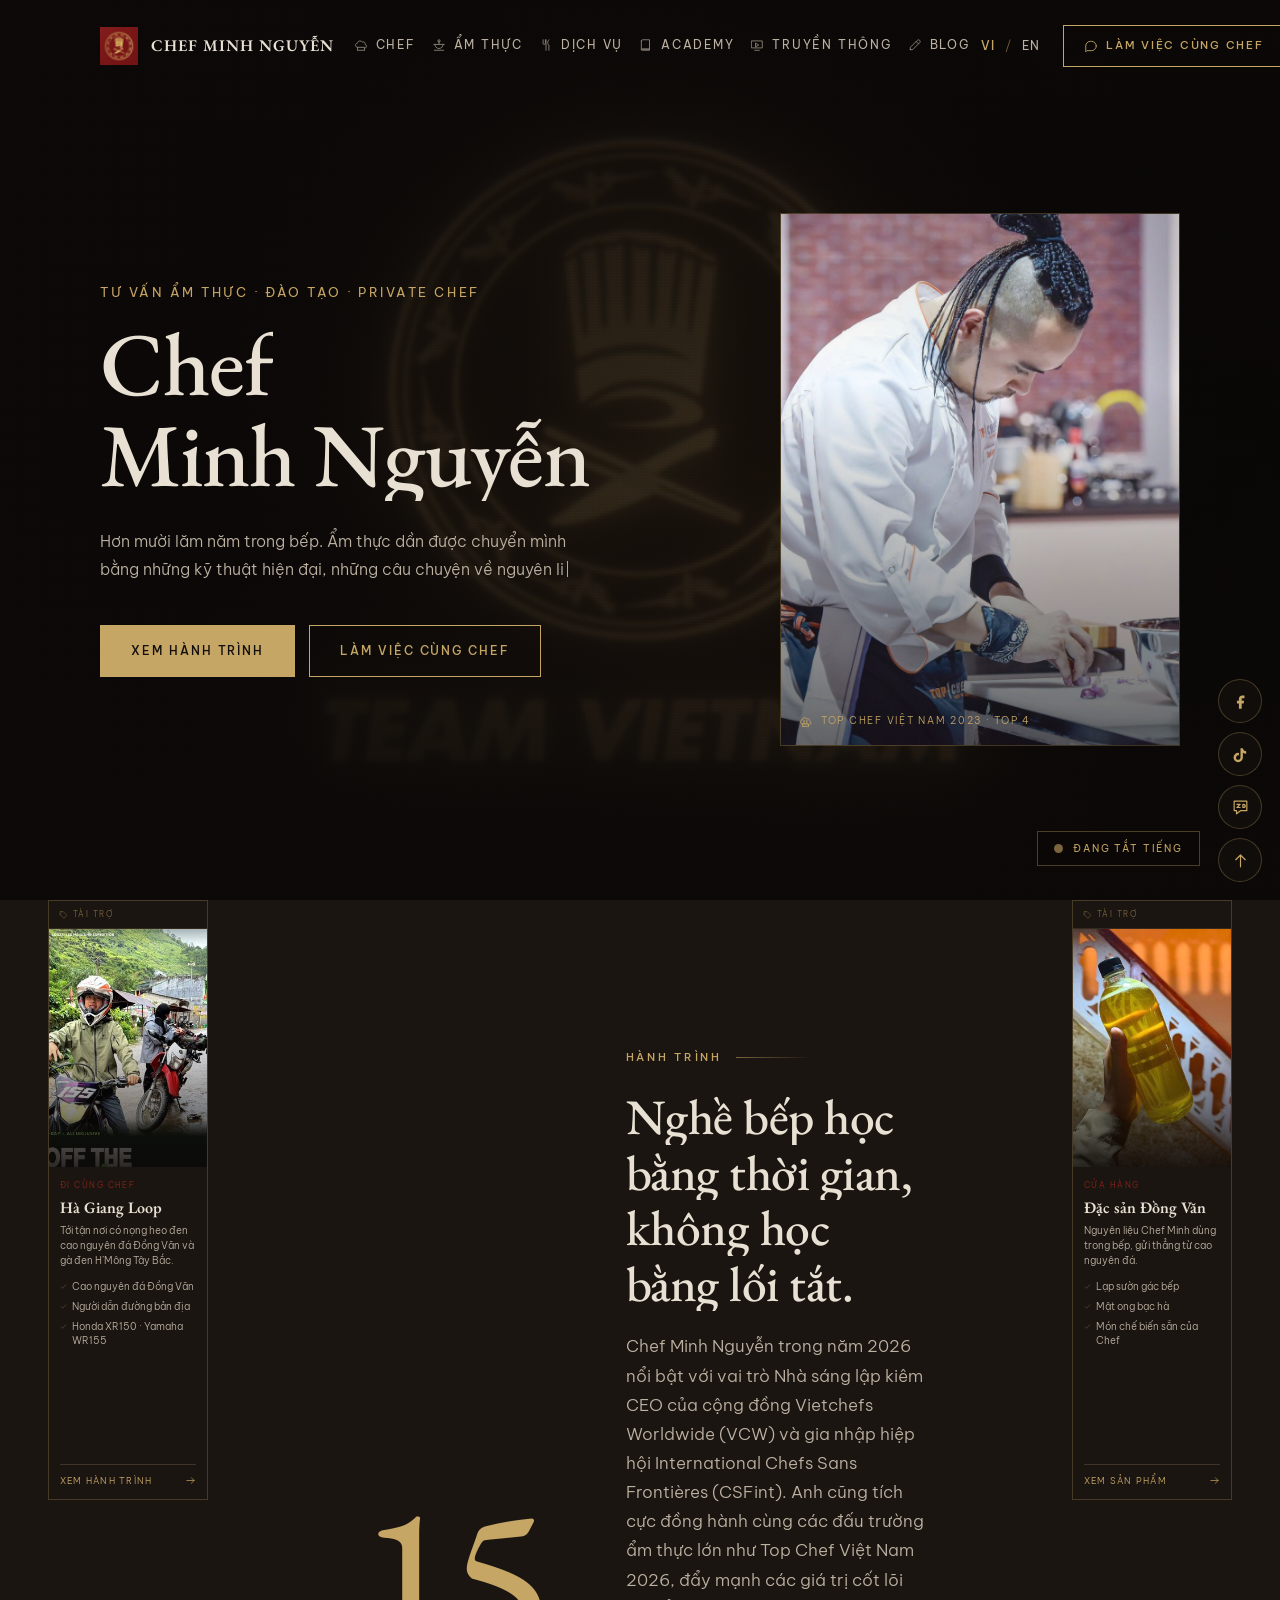
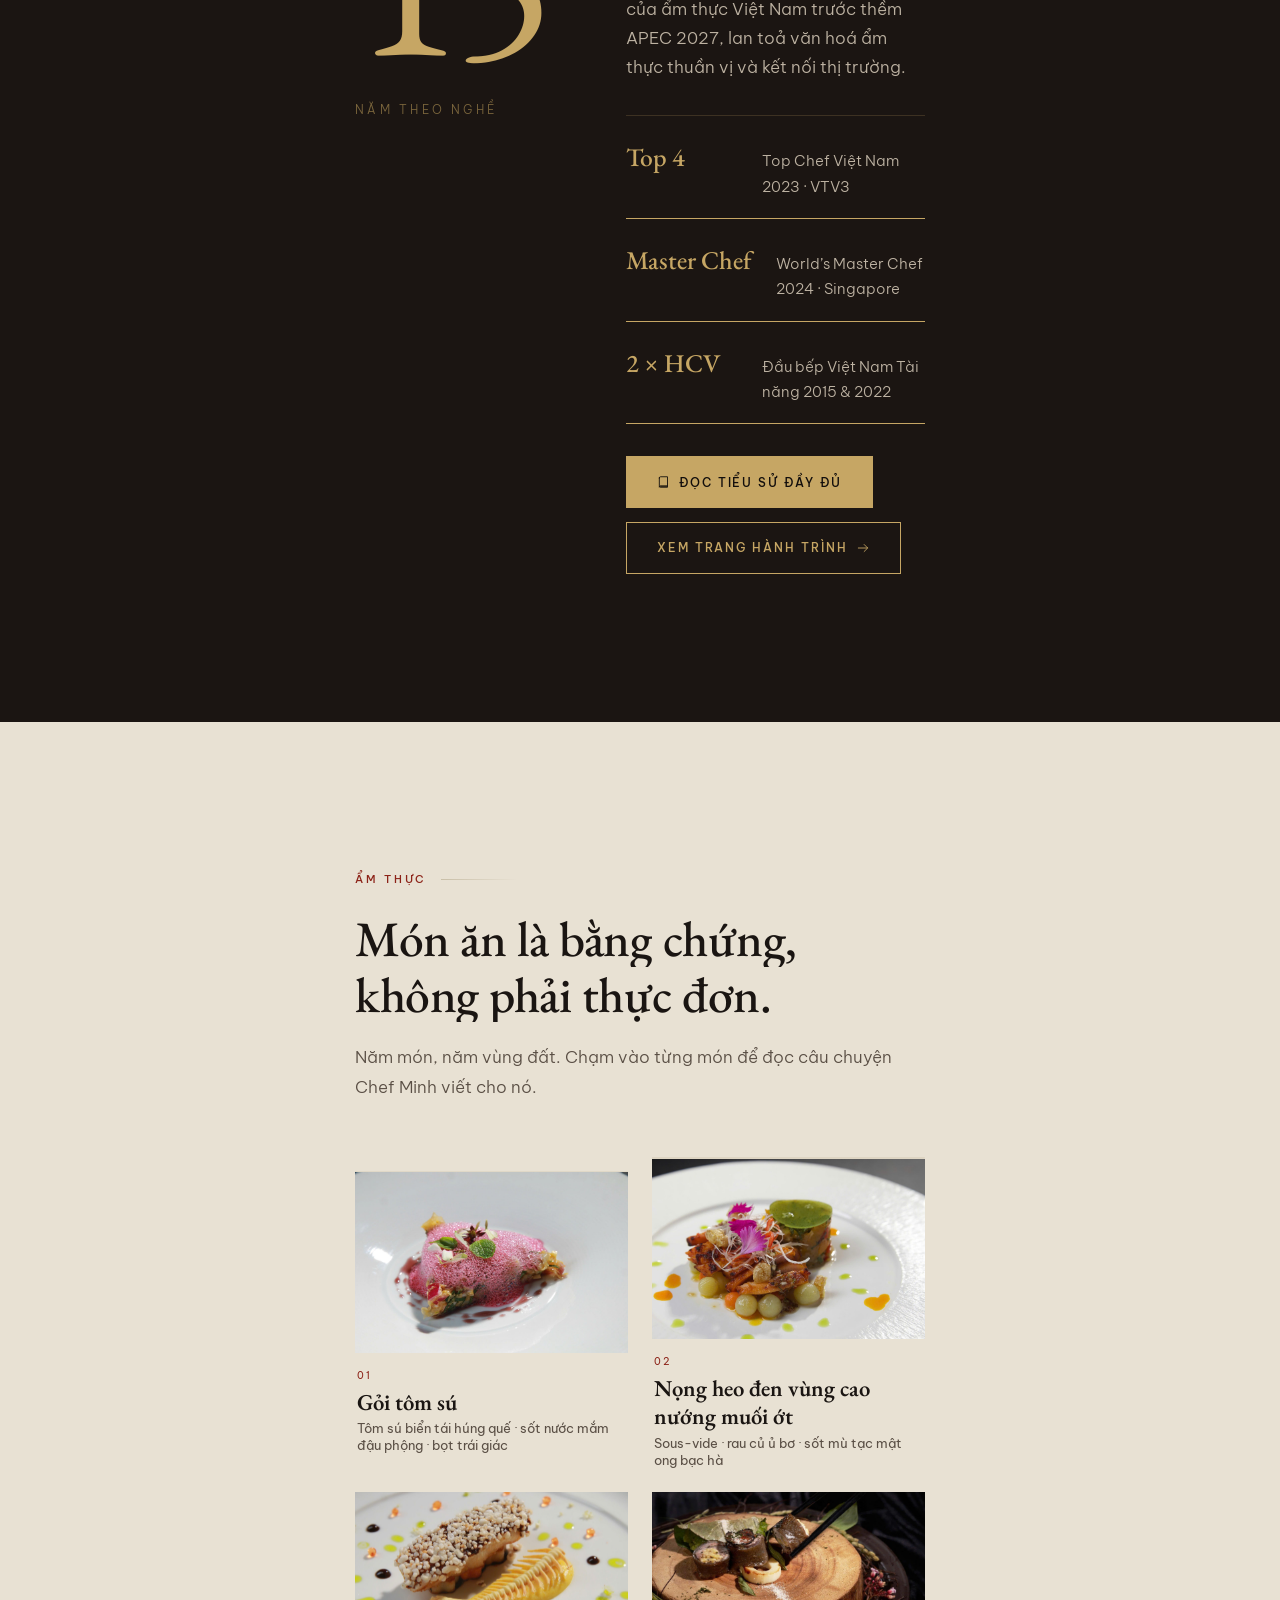
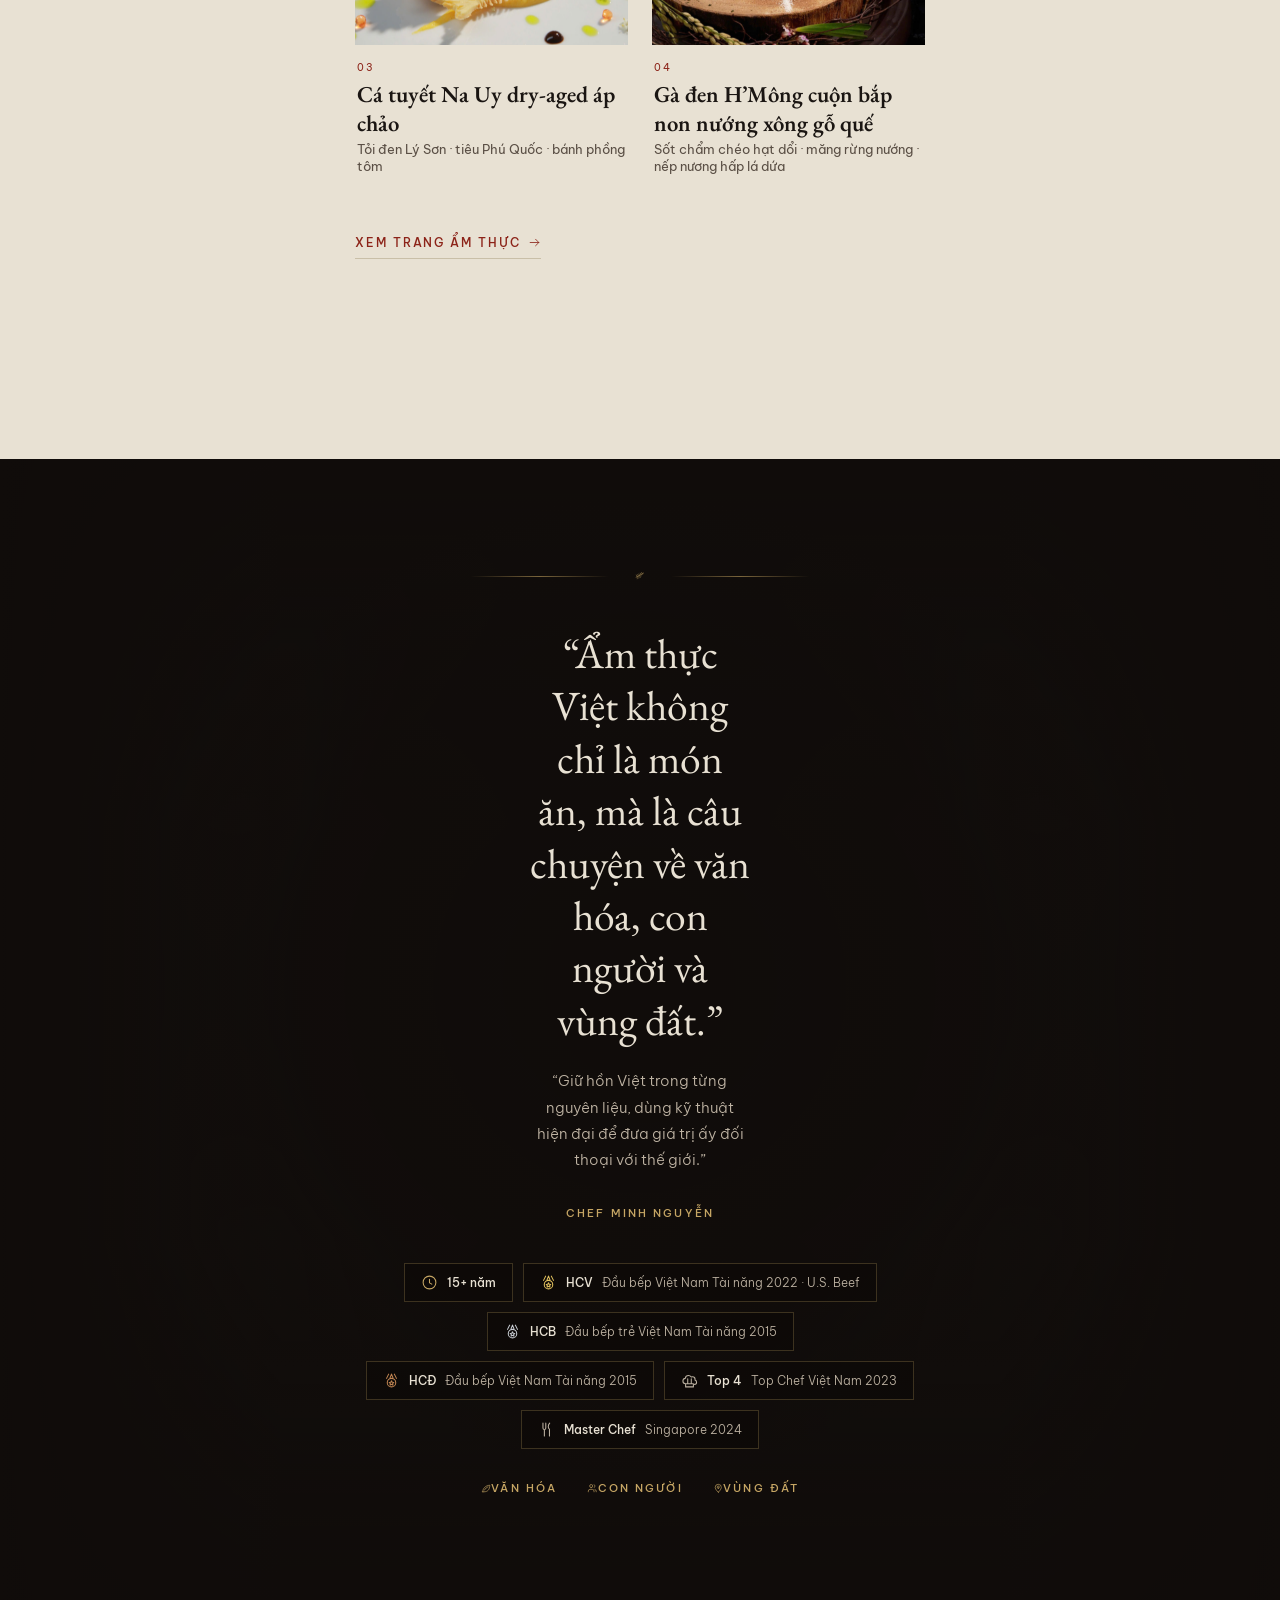
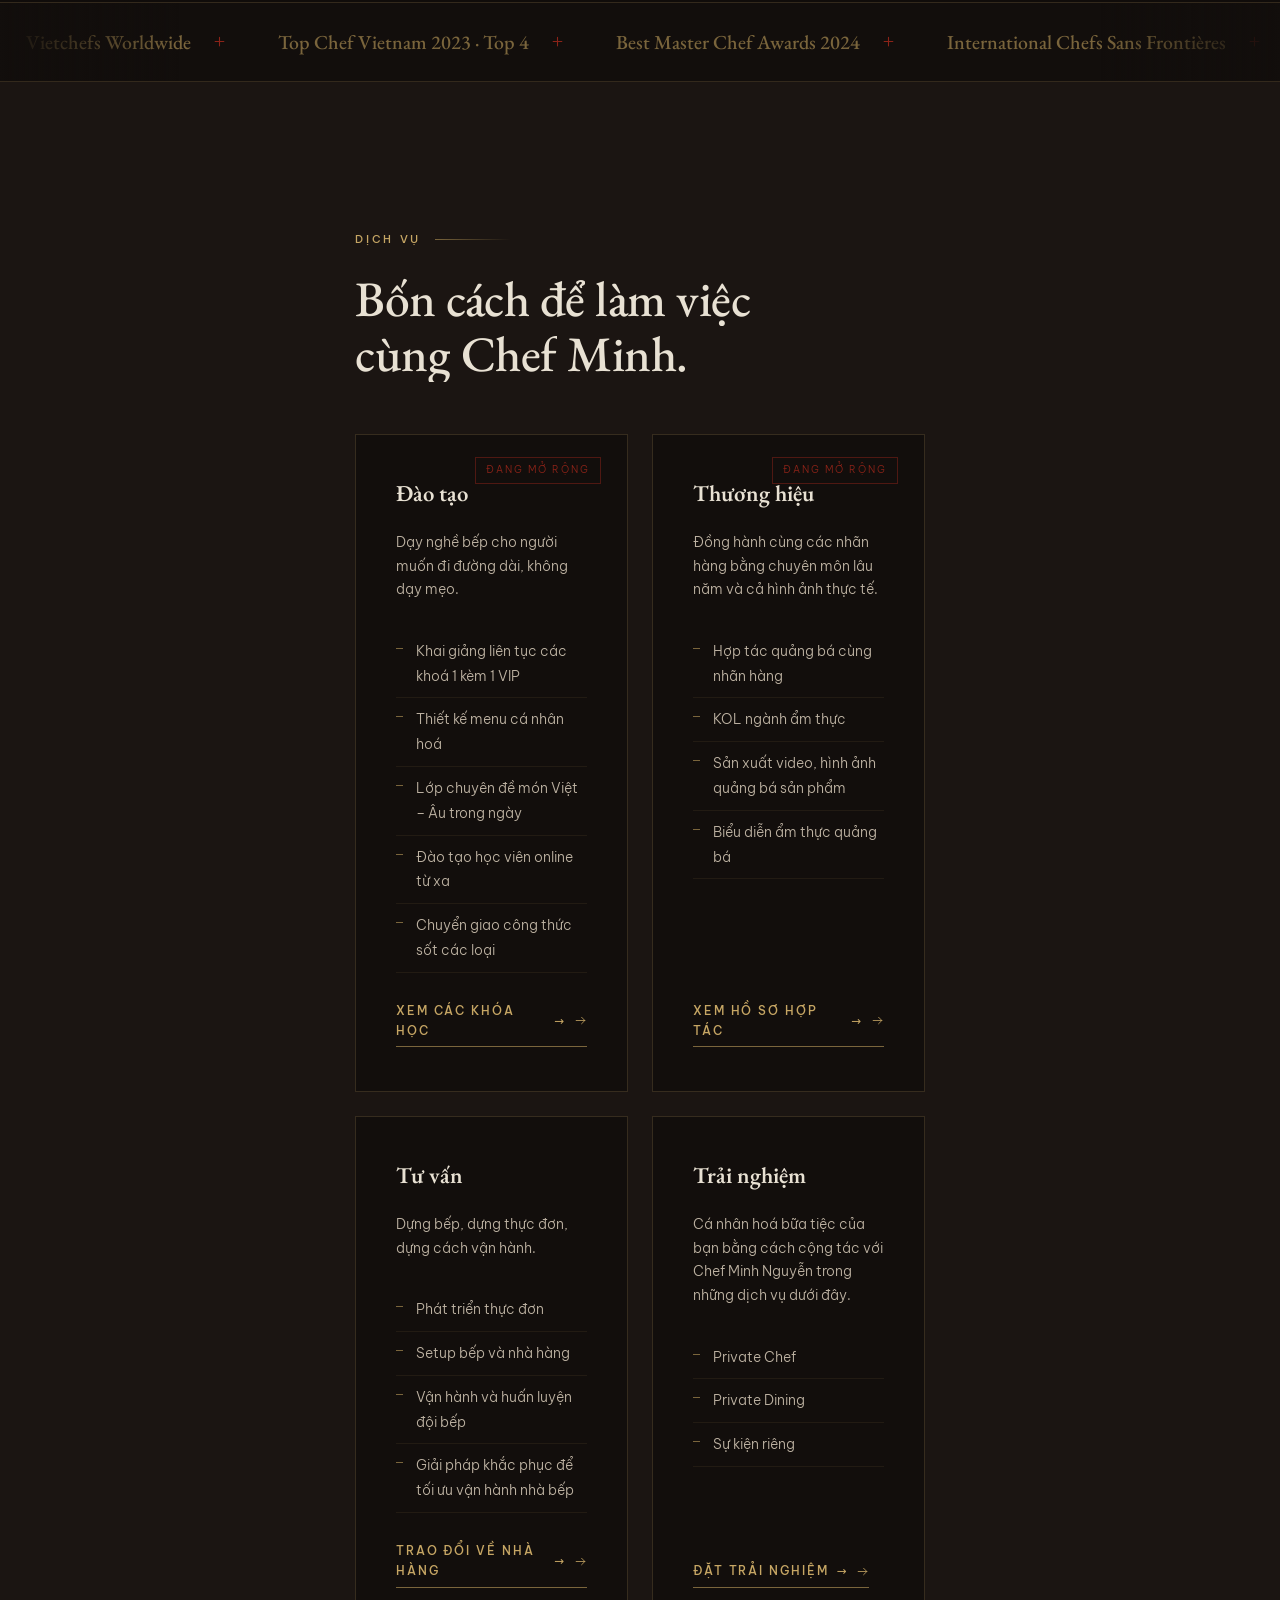
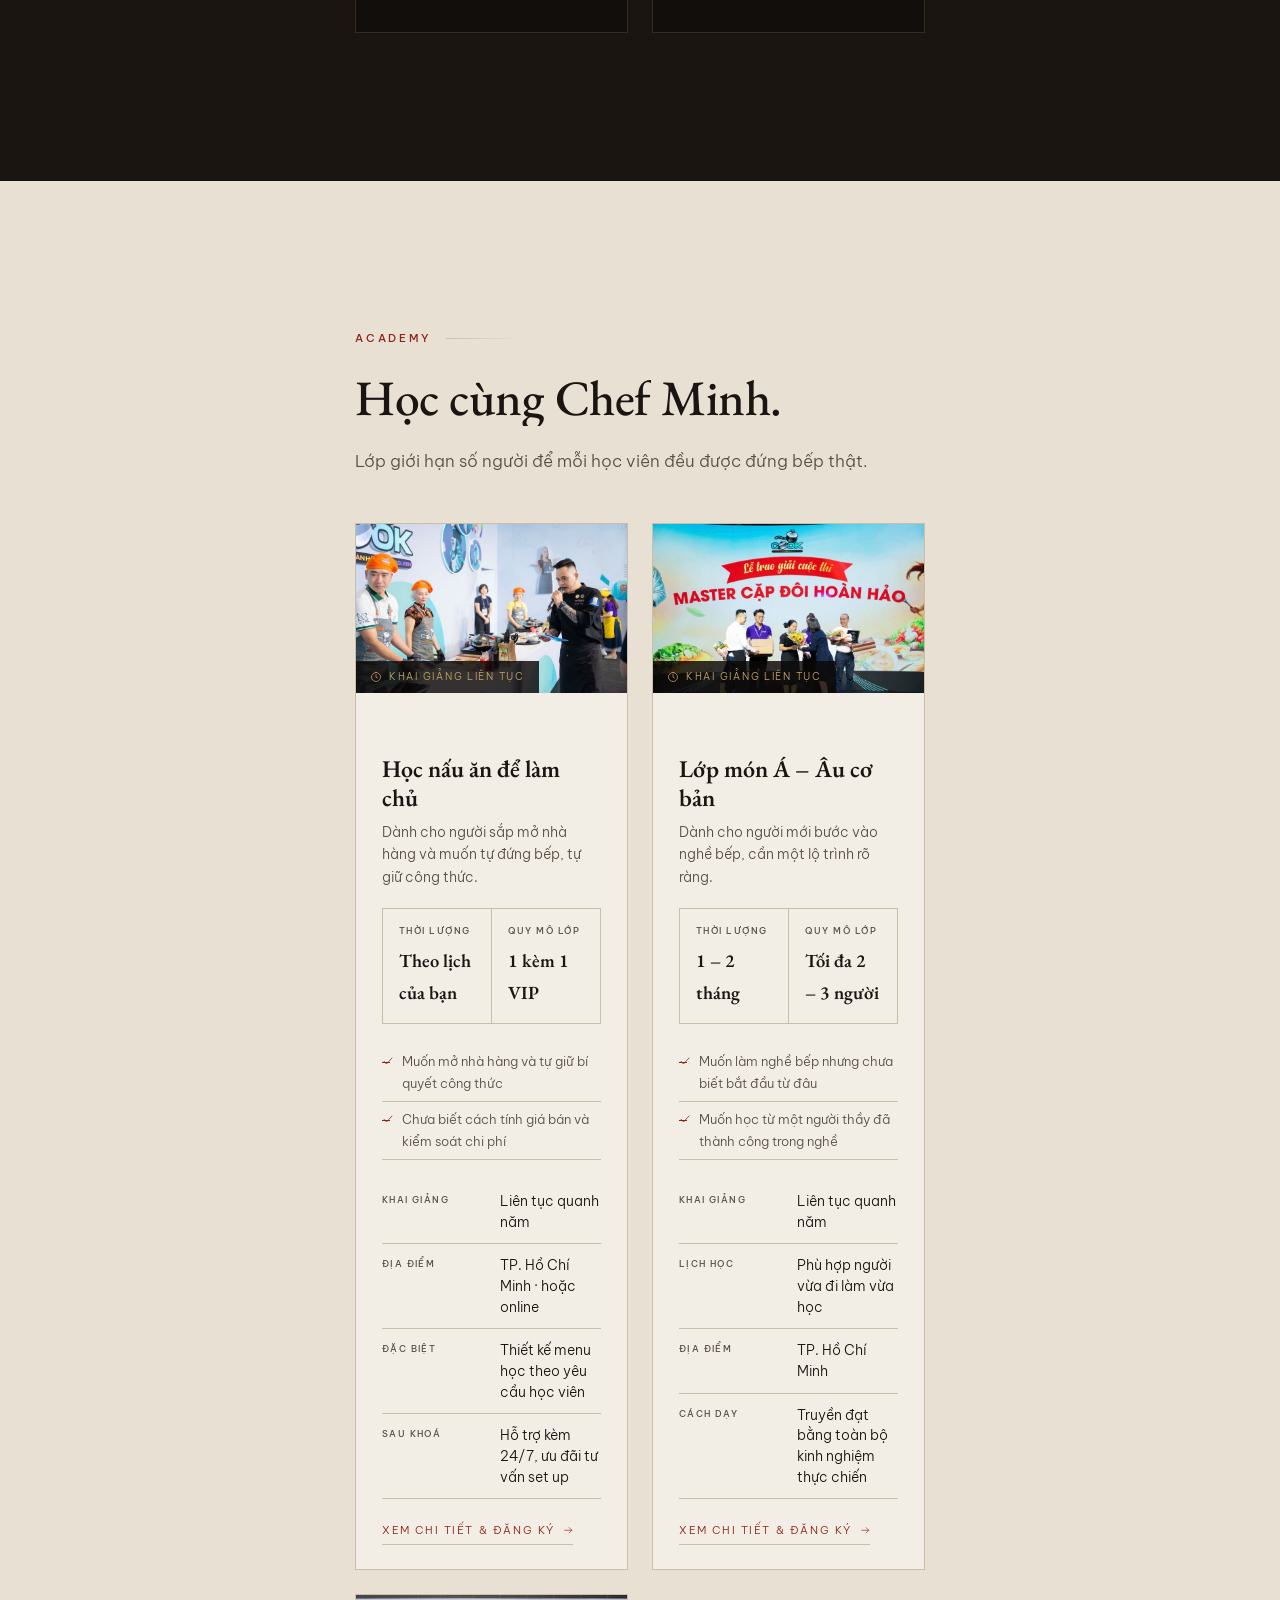
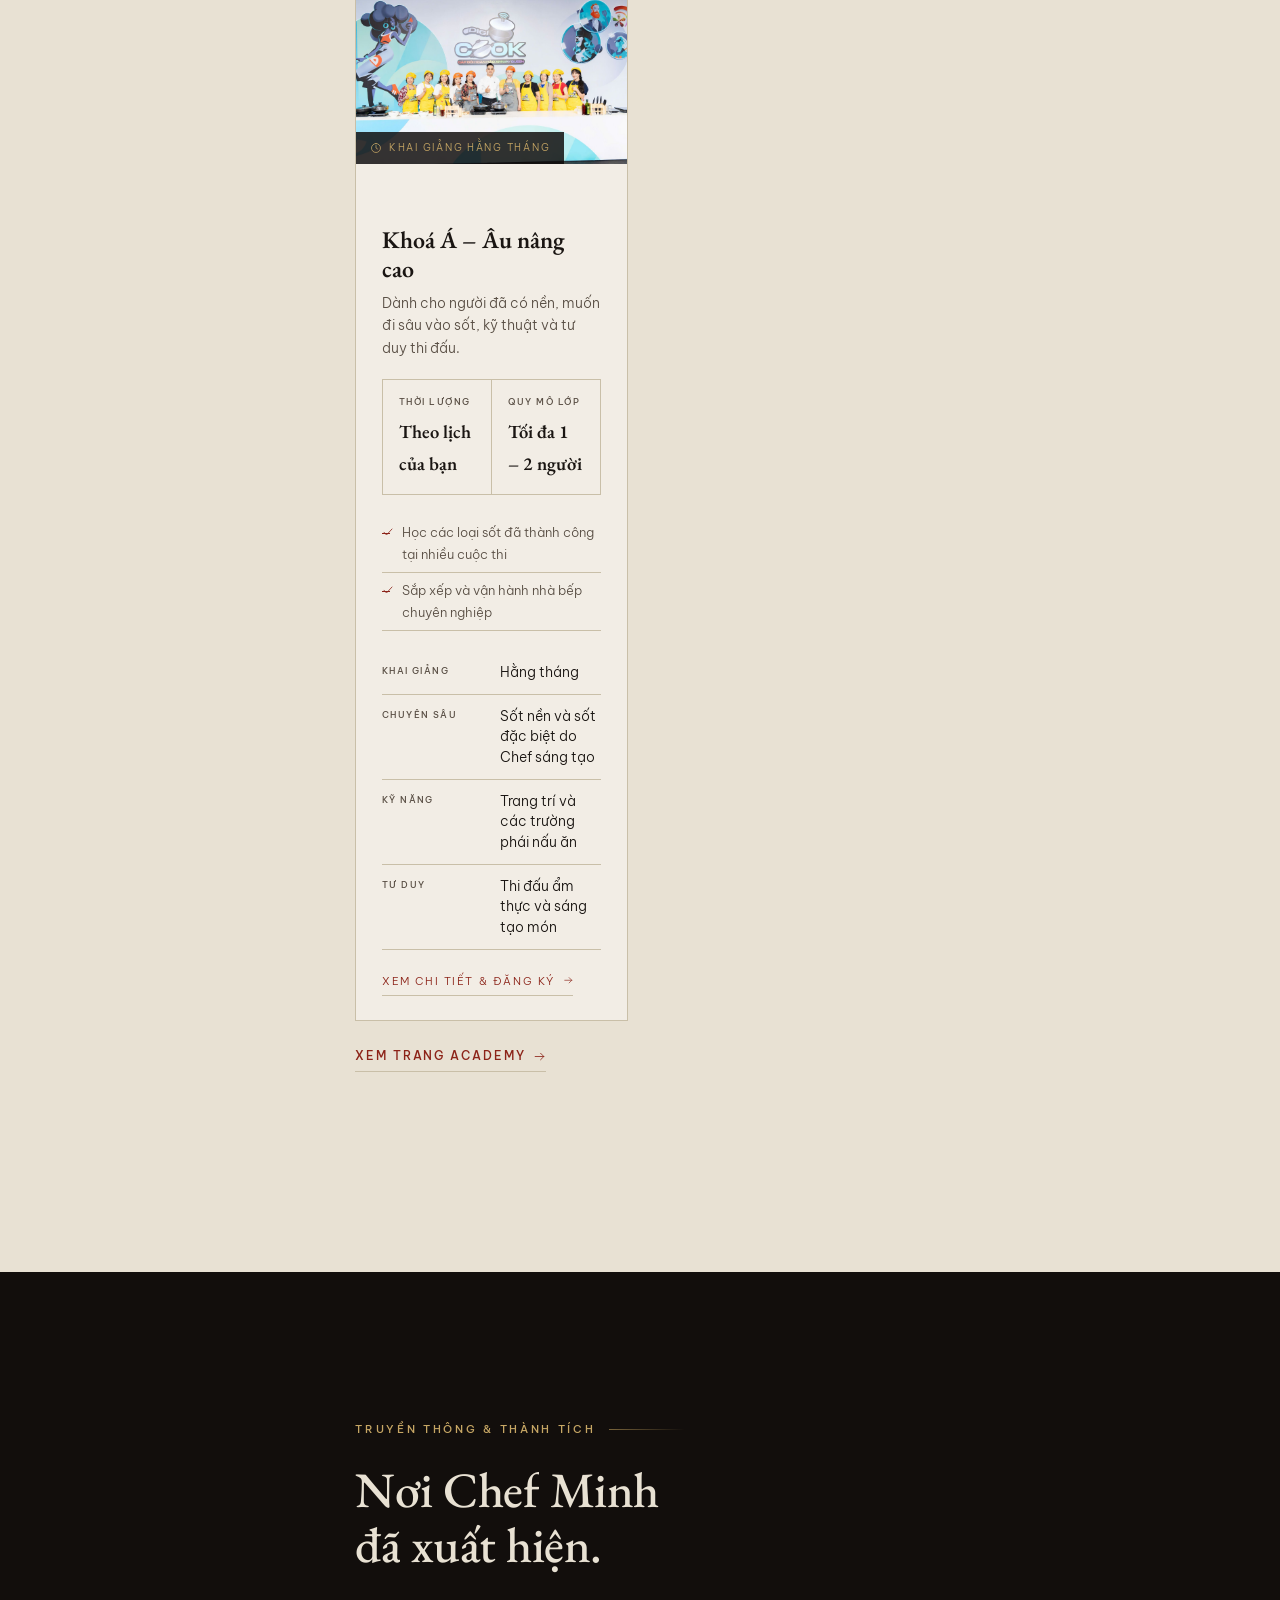
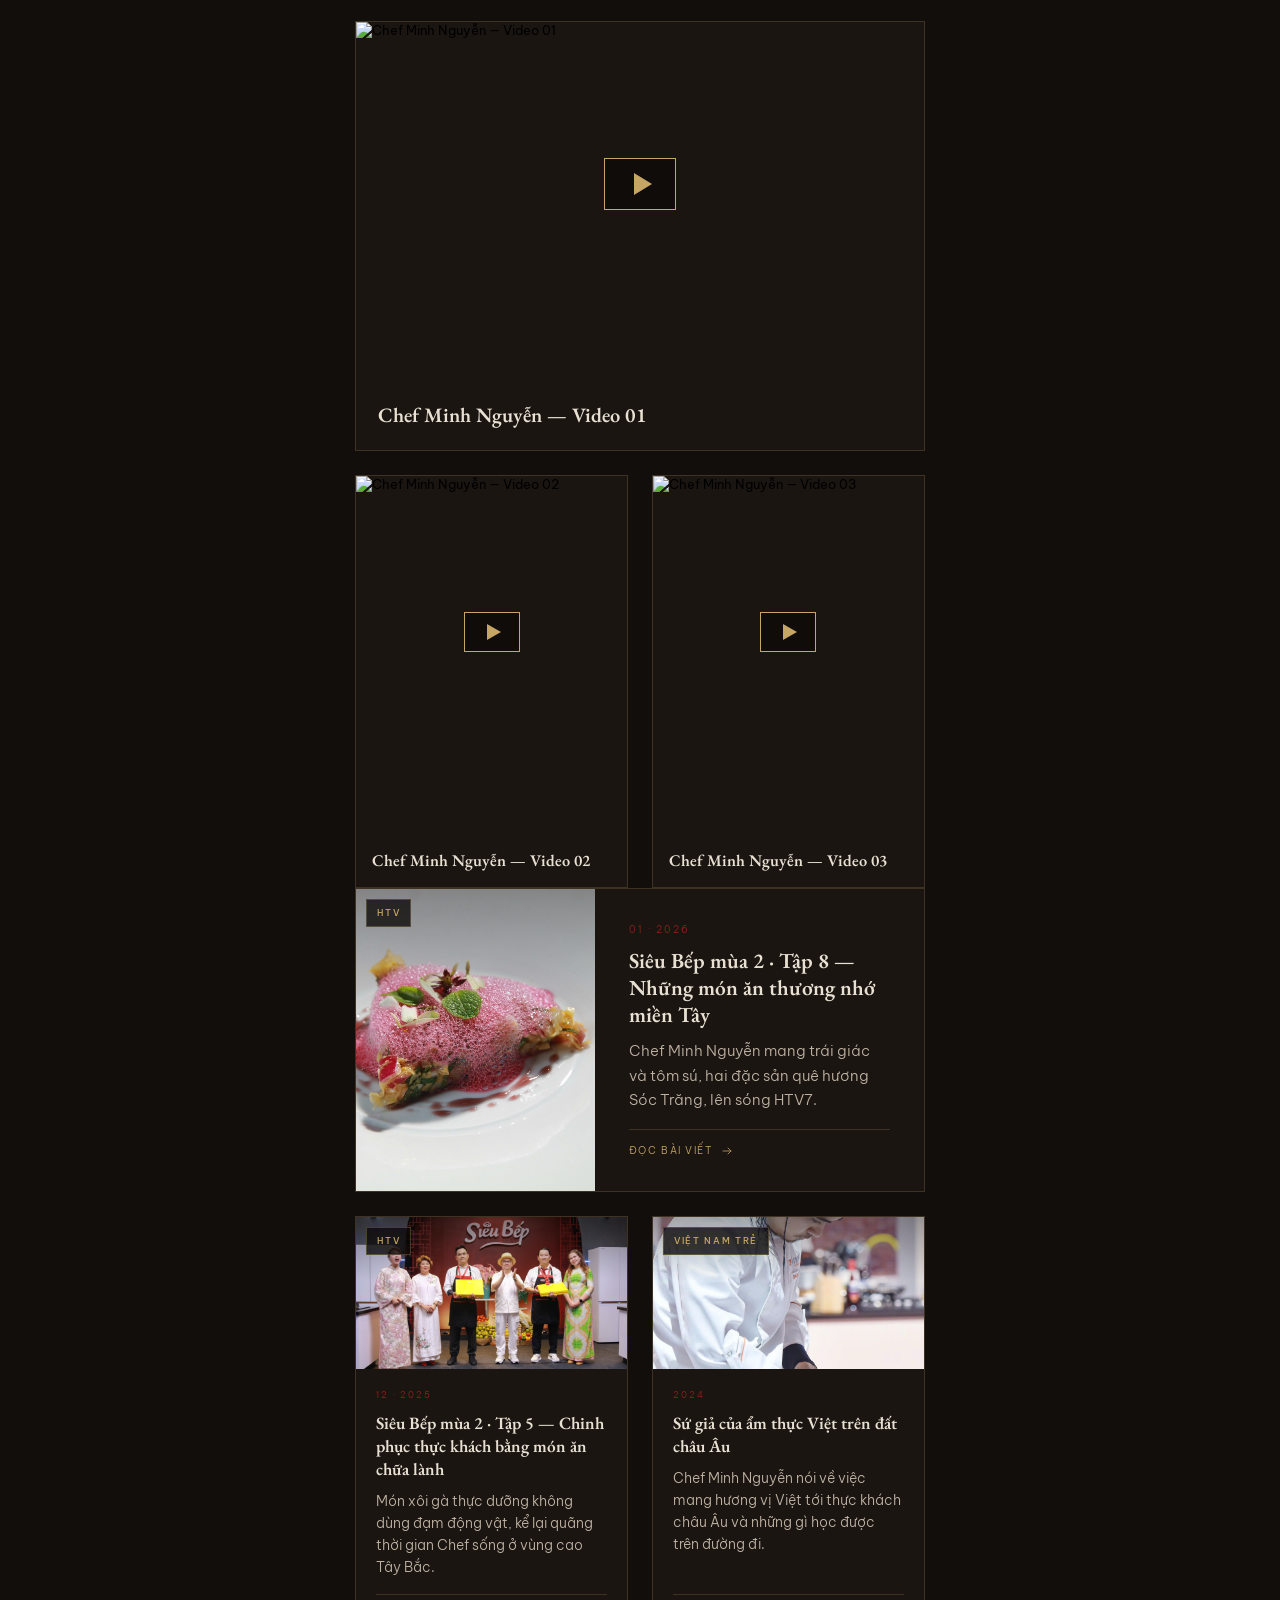
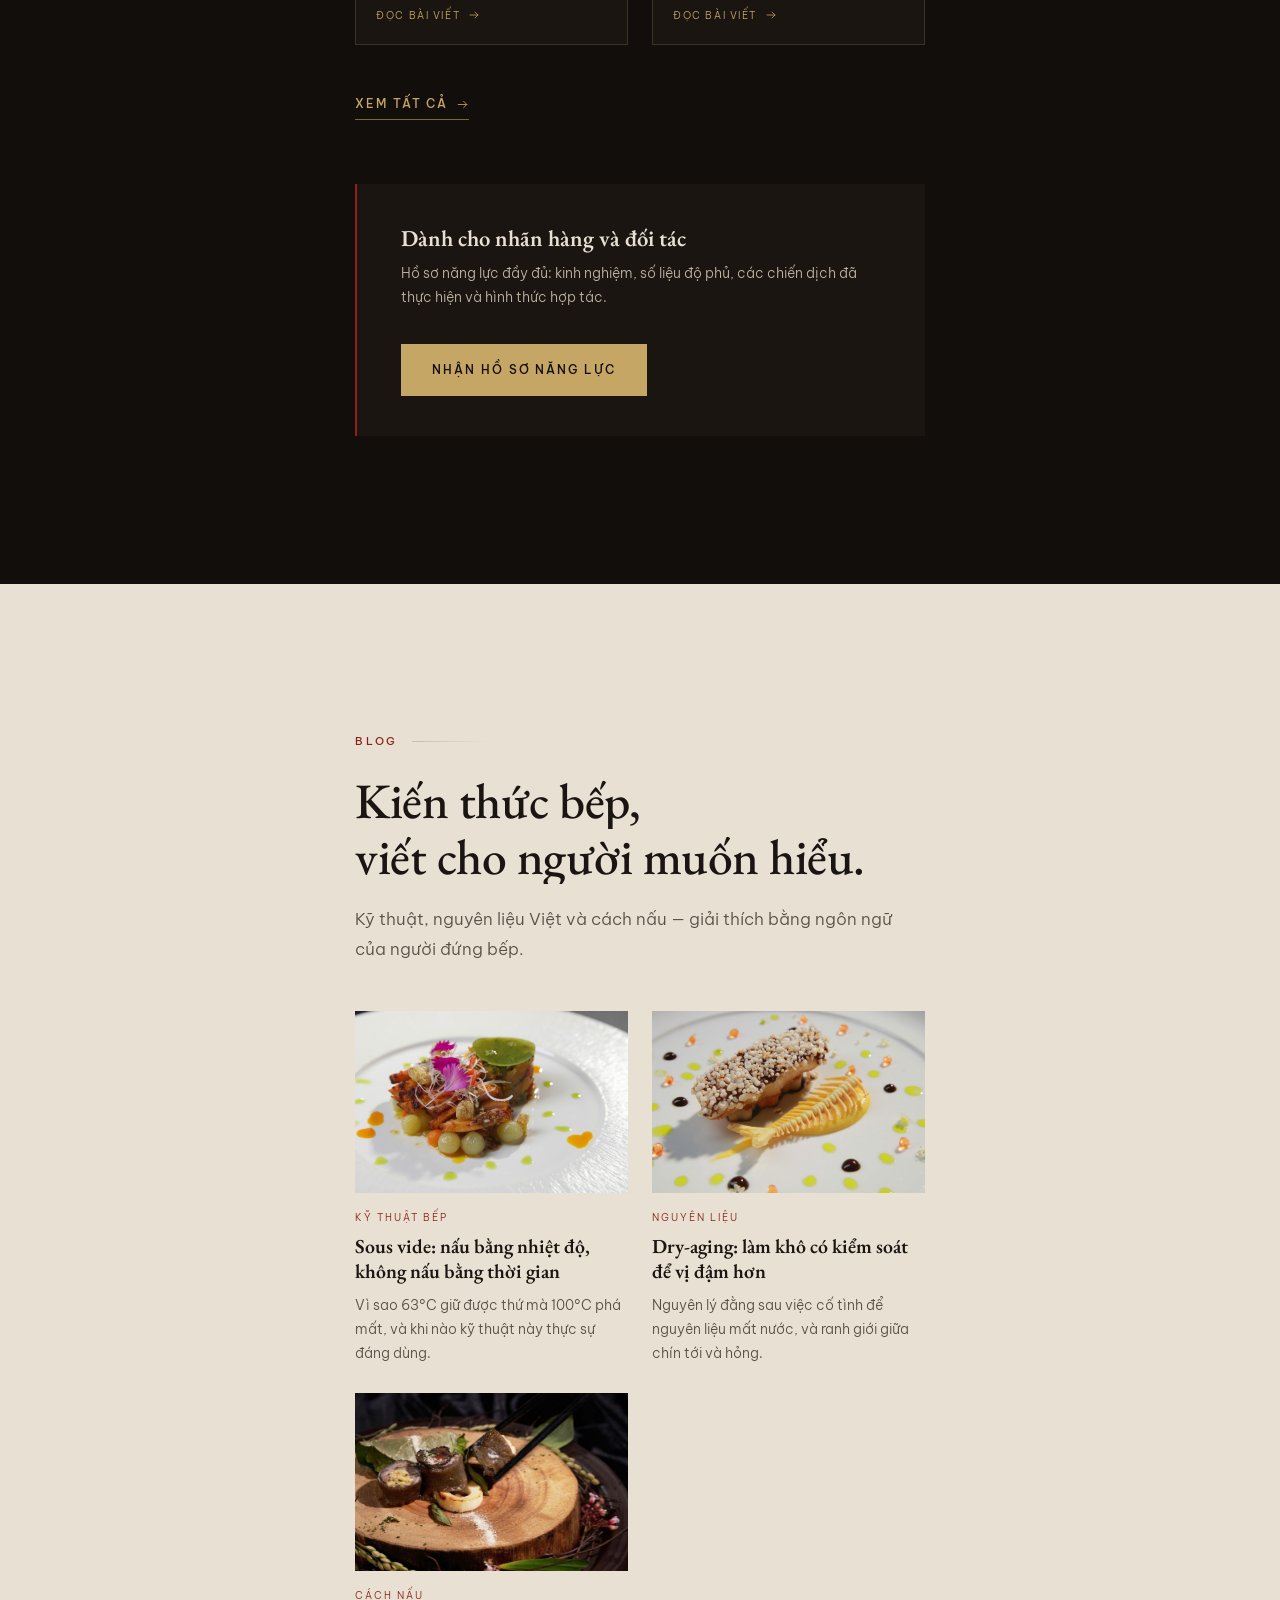
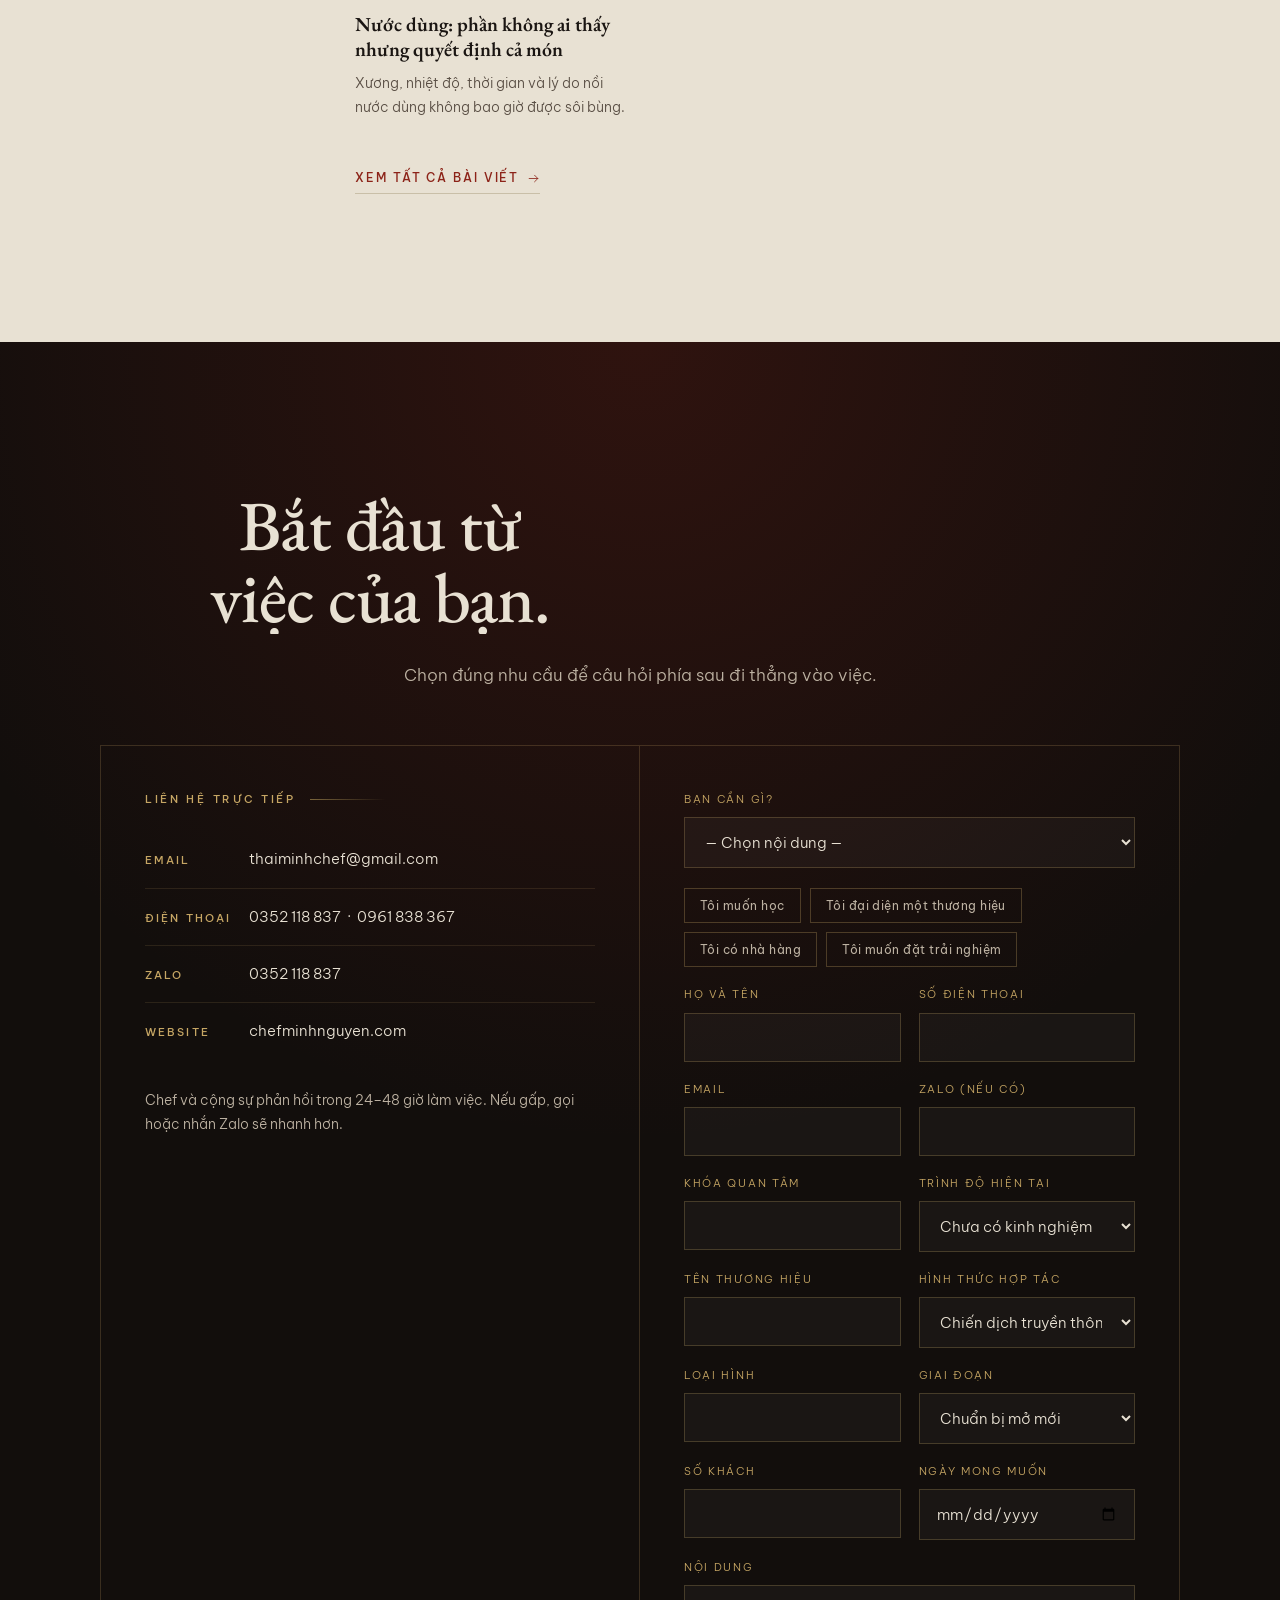
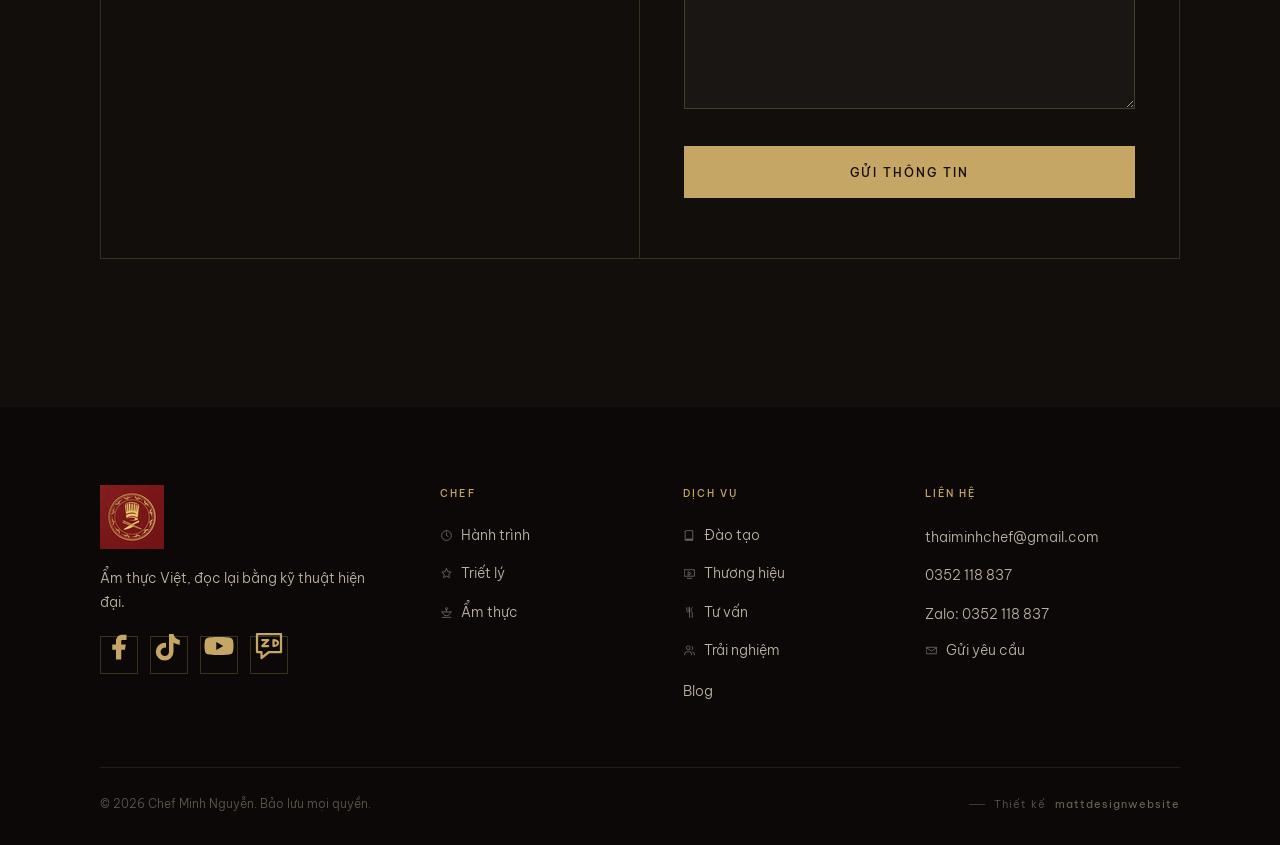
==== commit 7358d34e: "Add files via upload" ====
--- a/index.html
+++ b/index.html
@@ -10,7 +10,8 @@
 <meta property="og:title" content="Chef Minh Nguyễn — Tư vấn ẩm thực · Đào tạo · Private Chef">
 <meta property="og:description" content="Chef Minh Nguyễn — 15 năm nghề bếp. Tư vấn ẩm thực, đào tạo chuyên nghiệp, hợp tác thương hiệu và trải nghiệm private dining.">
 <meta property="og:locale" content="vi_VN">
-<link rel="icon" href="data:image/svg+xml,%3Csvg xmlns='http://www.w3.org/2000/svg' viewBox='0 0 100 100'%3E%3Crect width='100' height='100' fill='%23120E0C'/%3E%3Cg fill='none' stroke='%23C6A664' stroke-width='4'%3E%3Ccircle cx='50' cy='50' r='40'/%3E%3Ccircle cx='50' cy='50' r='30'/%3E%3C/g%3E%3Cpath d='M36 40h28v10H36z' fill='%23C6A664'/%3E%3Cpath d='M38 62l24 0' stroke='%23C6A664' stroke-width='5'/%3E%3C/svg%3E">
+<link rel="icon" type="image/png" sizes="32x32" href="[data-uri]">
+<link rel="apple-touch-icon" href="assets/logo-64.png">
 <link rel="preconnect" href="https://fonts.googleapis.com">
 <link rel="preconnect" href="https://fonts.gstatic.com" crossorigin>
 <link href="https://fonts.googleapis.com/css2?family=EB+Garamond:wght@400;500;600&family=Be+Vietnam+Pro:wght@300;400;500&display=swap" rel="stylesheet">
@@ -89,7 +90,7 @@
 <header class="hdr" id="hdr">
   <div class="wrap hdr__in">
     <a href="index.html" class="brand" aria-label="Chef Minh Nguyễn — trang chủ">
-      <svg viewBox="0 0 200 200" aria-hidden="true"><use href="#seal-mini"/></svg>
+      <img src="assets/logo-32.png" alt="" width="32" height="32" decoding="async">
       <span class="brand__txt">CHEF MINH NGUYỄN</span>
     </a>
     <nav class="nav" aria-label="Điều hướng chính">
@@ -137,8 +138,8 @@
     </video>
   </div>
 
-  <div class="wrap">
-    <div style="max-width:760px">
+  <div class="wrap hero__grid2">
+    <div>
       <p class="hero__role rise rise--1" data-i18n="hero.role">Tư vấn ẩm thực · Đào tạo · Private Chef</p>
       <h1 class="h-display hero__name">
         <span class="word"><span>Chef</span></span>
@@ -151,6 +152,12 @@
         <a href="#contact" class="btn btn--pulse" data-i18n="hero.cta2">Làm việc cùng Chef</a>
       </div>
     </div>
+
+    <div class="hero__portrait rise rise--3">
+      <img src="assets/chef-portrait.jpg" alt="Chef Minh Nguyễn trong bếp"
+           width="900" height="1200" fetchpriority="high" decoding="async">
+      <span class="hero__cap" data-i="toque"><span data-i18n="hero.cap">Top Chef Việt Nam 2023 · Top 4</span></span>
+    </div>
   </div>
 
   <button class="sound-btn" id="sound-btn" type="button" aria-pressed="false">
@@ -195,25 +202,25 @@
     <div class="dish-grid reveal">
       <button class="dish dish--a" type="button" data-dish="1">
         <div class="dish__img">
-          <img src="assets/mon-01-trai-giac.jpg" alt="Gỏi tôm sú biển tái húng quế" width="1800" height="1199" loading="lazy" decoding="async">
+          <img src="assets/mon-01-trai-giac.jpg" alt="Gỏi tôm sú" width="1800" height="1199" loading="lazy" decoding="async">
           <span class="dish__more" data-i18n="cui.more">Đọc câu chuyện</span>
         </div>
         <div class="dish__cap">
           <span class="idx">01</span>
-          <h3 class="h-3" data-i18n="cui.d1n">Gỏi tôm sú biển tái húng quế</h3>
-          <p data-i18n="cui.d1s">Sốt nước mắm đậu phộng · form bọt trái giác</p>
+          <h3 class="h-3" data-i18n="cui.d1n">Gỏi tôm sú</h3>
+          <p data-i18n="cui.d1s">Tôm sú biển tái húng quế · sốt nước mắm đậu phộng · bọt trái giác</p>
         </div>
       </button>
 
       <button class="dish dish--b" type="button" data-dish="2">
         <div class="dish__img">
-          <img src="assets/mon-02-goi-tom-su.jpg" alt="Nọng heo đen Hà Giang sous-vide nướng muối ớt" width="1800" height="1199" loading="lazy" decoding="async">
+          <img src="assets/mon-02-goi-tom-su.jpg" alt="Nọng heo đen vùng cao nướng muối ớt" width="1800" height="1199" loading="lazy" decoding="async">
           <span class="dish__more" data-i18n="cui.more">Đọc câu chuyện</span>
         </div>
         <div class="dish__cap">
           <span class="idx">02</span>
-          <h3 class="h-3" data-i18n="cui.d2n">Nọng heo đen Hà Giang sous-vide nướng muối ớt</h3>
-          <p data-i18n="cui.d2s">Rau củ ủ bơ · ớt nướng salsa · sốt mù tạc Pháp mật ong bạc hà</p>
+          <h3 class="h-3" data-i18n="cui.d2n">Nọng heo đen vùng cao nướng muối ớt</h3>
+          <p data-i18n="cui.d2s">Sous-vide · rau củ ủ bơ · sốt mù tạc mật ong bạc hà</p>
         </div>
       </button>
 
@@ -250,24 +257,31 @@
 
 <!-- ================= TRIẾT LÝ ================= -->
 <section class="band band--dark" id="philosophy" style="text-align:center">
+  <div class="ph-bg" style="--ph-bg:url('assets/logo-banner.jpg')" aria-hidden="true"></div>
   <div class="wrap">
-    <div class="stalk-rule reveal" style="margin-bottom:52px">
+    <div class="stalk-rule reveal" style="margin-bottom:38px">
       <svg viewBox="60 0 80 44" aria-hidden="true"><use href="#stalk"/></svg>
     </div>
-    <blockquote class="reveal" style="margin:0 auto;max-width:19ch">
-      <p style="font-family:var(--display);font-weight:400;font-size:clamp(1.9rem,4.4vw,3.5rem);line-height:1.24;margin:0;color:var(--shell)" data-i18n="phil.quote">“Ẩm thực Việt không chỉ là món ăn, mà là câu chuyện về văn hóa, con người và vùng đất.”</p>
-      <p style="font-size:1rem;line-height:1.8;color:var(--cream-soft);max-width:52ch;margin:34px auto 0" data-i18n="phil.quote2">“Tôi muốn giữ được cái hồn Việt trong từng nguyên liệu, đồng thời dùng kỹ thuật và tư duy hiện đại để đưa những giá trị ấy đối thoại với thế giới.”</p>
-      <footer style="margin-top:36px"><span class="label" data-i18n="phil.attr">Chef Minh Nguyễn</span></footer>
+
+    <blockquote class="reveal" style="margin:0 auto;max-width:20ch">
+      <p style="font-family:var(--display);font-weight:400;margin:0;color:var(--shell)" data-i18n="phil.quote">“Ẩm thực Việt không chỉ là món ăn, mà là câu chuyện về văn hóa, con người và vùng đất.”</p>
+      <p class="phil-sub" data-i18n="phil.quote2">“Giữ hồn Việt trong từng nguyên liệu, dùng kỹ thuật hiện đại để đưa giá trị ấy đối thoại với thế giới.”</p>
+      <footer style="margin-top:24px"><span class="label" data-i18n="phil.attr">Chef Minh Nguyễn</span></footer>
     </blockquote>
-    <div class="stalk-rule reveal" style="margin-top:56px">
-      <svg viewBox="60 0 80 44" aria-hidden="true"><use href="#stalk"/></svg>
-    </div>
-    <div class="reveal" style="margin-top:34px;display:flex;gap:34px;justify-content:center;flex-wrap:wrap">
-      <span class="label" data-i18n="phil.t1">Văn hóa</span>
-      <span class="label" style="color:var(--gold-dim)">·</span>
-      <span class="label" data-i18n="phil.t2">Con người</span>
-      <span class="label" style="color:var(--gold-dim)">·</span>
-      <span class="label" data-i18n="phil.t3">Vùng đất</span>
+
+    <div class="medals reveal">
+      <span class="medal medal--years" data-i="years"><b data-i18n="med.y">15+ năm</b></span>
+      <span class="medal medal--gold" data-i="medal"><b>HCV</b> <span data-i18n="med.g">Đầu bếp Việt Nam Tài năng 2022 · U.S. Beef</span></span>
+      <span class="medal medal--silver" data-i="medal"><b>HCB</b> <span data-i18n="med.s">Đầu bếp trẻ Việt Nam Tài năng 2015</span></span>
+      <span class="medal medal--bronze" data-i="medal"><b>HCĐ</b> <span data-i18n="med.b">Đầu bếp Việt Nam Tài năng 2015</span></span>
+      <span class="medal" data-i="toque"><b data-i18n="med.t">Top 4</b> <span data-i18n="med.t2">Top Chef Việt Nam 2023</span></span>
+      <span class="medal" data-i="cutlery"><b data-i18n="med.m">Master Chef</b> <span data-i18n="med.m2">Singapore 2024</span></span>
+    </div>
+
+    <div class="reveal" style="margin-top:30px;display:flex;gap:30px;justify-content:center;flex-wrap:wrap">
+      <span class="label" data-i="leaf" data-i18n="phil.t1">Văn hóa</span>
+      <span class="label" data-i="users" data-i18n="phil.t2">Con người</span>
+      <span class="label" data-i="pin" data-i18n="phil.t3">Vùng đất</span>
     </div>
   </div>
 </section>
@@ -431,7 +445,7 @@
       <p class="eyebrow" data-i18n="tru.eyebrow">Truyền thông &amp; thành tích</p>
       <h2 class="h-2" data-i18n="tru.h">Nơi Chef Minh<br>đã xuất hiện.</h2>
     </div>
-    <div class="videos reveal">
+    <div class="videos videos--feat reveal">
       <button class="lyt" type="button" data-yt="ApH3DkrNGws" aria-label="Phát: Chef Minh Nguyễn — Video 01">
         <img src="https://i.ytimg.com/vi/ApH3DkrNGws/hqdefault.jpg" alt="Chef Minh Nguyễn — Video 01"
              width="480" height="360" loading="lazy" decoding="async">
@@ -451,6 +465,45 @@
         <span class="lyt__cap">Chef Minh Nguyễn — Video 03</span>
       </button>
     </div>
+    <div class="press-grid press-grid--feat reveal">
+      <a class="pcard" href="https://htv.vn/sieu-bep-mua-2-tap-8-sieu-bep-minh-nguyen-va-nhung-mon-an-thuong-nho-mien-tay-222260102181331923.htm" target="_blank" rel="noopener">
+        <span class="pcard__img">
+          <img src="assets/mon-01-trai-giac.jpg" alt="Siêu Bếp mùa 2 · Tập 8 — Những món ăn thương nhớ miền Tây" width="820" height="470" loading="lazy" decoding="async">
+          <span class="pcard__src">HTV</span>
+        </span>
+        <span class="pcard__body">
+          <span class="pcard__meta">01 · 2026</span>
+          <h3 data-i18n="art.t1">Siêu Bếp mùa 2 · Tập 8 — Những món ăn thương nhớ miền Tây</h3>
+          <p data-i18n="art.s1">Chef Minh Nguyễn mang trái giác và tôm sú, hai đặc sản quê hương Sóc Trăng, lên sóng HTV7.</p>
+          <span class="pcard__go" data-i="arrow" data-i-pos="end"><span data-i18n="art.read">Đọc bài viết</span> </span>
+        </span>
+      </a>
+      <a class="pcard" href="https://htv.vn/sieu-bep-mua-2-tap-5-sieu-bep-minh-nguyen-chinh-phuc-thuc-khach-voi-mon-an-chua-lanh-222251212082122084.htm" target="_blank" rel="noopener">
+        <span class="pcard__img">
+          <img src="assets/press-sieubep-01.jpg" alt="Siêu Bếp mùa 2 · Tập 5 — Chinh phục thực khách bằng món ăn chữa lành" width="820" height="470" loading="lazy" decoding="async">
+          <span class="pcard__src">HTV</span>
+        </span>
+        <span class="pcard__body">
+          <span class="pcard__meta">12 · 2025</span>
+          <h3 data-i18n="art.t2">Siêu Bếp mùa 2 · Tập 5 — Chinh phục thực khách bằng món ăn chữa lành</h3>
+          <p data-i18n="art.s2">Món xôi gà thực dưỡng không dùng đạm động vật, kể lại quãng thời gian Chef sống ở vùng cao Tây Bắc.</p>
+          <span class="pcard__go" data-i="arrow" data-i-pos="end"><span data-i18n="art.read">Đọc bài viết</span> </span>
+        </span>
+      </a>
+      <a class="pcard" href="https://vietnamtre.vn/chef-minh-nguyen-su-gia-cua-am-thuc-viet-tren-dat-chau-au-va-nhung-chia-se-day-thu-vi-c2401410/" target="_blank" rel="noopener">
+        <span class="pcard__img">
+          <img src="assets/chef-portrait.jpg" alt="Sứ giả của ẩm thực Việt trên đất châu Âu" width="820" height="470" loading="lazy" decoding="async">
+          <span class="pcard__src">Việt Nam Trẻ</span>
+        </span>
+        <span class="pcard__body">
+          <span class="pcard__meta">2024</span>
+          <h3 data-i18n="art.t3">Sứ giả của ẩm thực Việt trên đất châu Âu</h3>
+          <p data-i18n="art.s3">Chef Minh Nguyễn nói về việc mang hương vị Việt tới thực khách châu Âu và những gì học được trên đường đi.</p>
+          <span class="pcard__go" data-i="arrow" data-i-pos="end"><span data-i18n="art.read">Đọc bài viết</span> </span>
+        </span>
+      </a>
+    </div>
+
     <div style="margin-top:44px" class="reveal">
       <a href="press.html" class="link-arrow" data-i="arrow" data-i-pos="end" data-i18n="tru.all">Xem tất cả </a>
     </div>
@@ -693,7 +746,7 @@
   <div class="wrap">
     <div class="ft__grid">
       <div class="ft__brand">
-        <svg viewBox="0 0 200 200" aria-hidden="true"><use href="#seal-mini"/></svg>
+        <img src="assets/logo-64.png" alt="Chef Minh Nguyễn" width="64" height="64" loading="lazy" decoding="async">
         <p data-i18n="ft.tag">Ẩm thực Việt, đọc lại bằng kỹ thuật hiện đại.</p>
         <div class="ft__social">
           <a href="https://www.facebook.com/Minhnguyensg0110/" target="_blank" rel="noopener" aria-label="Facebook" data-i="fb"></a>
--- a/css/style.css
+++ b/css/style.css
@@ -1385,3 +1385,303 @@
   .tl__i::after{ left:4px; top:11px; }
   .roles{ grid-template-columns:1fr; }
 }
+
+/* ============================================================
+   LOGO ẢNH
+   ============================================================ */
+.brand img{ width:38px; height:38px; display:block; flex:none; }
+.ft__brand img{ width:64px; height:64px; display:block; margin-bottom:18px; }
+.hdr.is-stuck .brand img{ width:32px; height:32px; }
+.page-veil img{
+  position:absolute; top:50%; left:50%;
+  width:64px; height:64px; margin:-32px 0 0 -32px;
+  opacity:0; transition:opacity .3s var(--ease) .08s;
+}
+.page-veil.on img{ opacity:.9; animation:veilSpin 1.4s linear infinite; }
+
+/* ============================================================
+   HERO CÓ CHÂN DUNG CHEF
+   ============================================================ */
+.hero__grid2{
+  display:grid; grid-template-columns:1.08fr .92fr;
+  gap:60px; align-items:center; width:100%;
+}
+.hero__portrait{
+  position:relative; justify-self:end;
+  width:min(100%, 400px);
+  aspect-ratio:3/4;
+  overflow:hidden;
+  border:1px solid rgba(198,166,100,.28);
+}
+.hero__portrait img{
+  width:100%; height:100%; object-fit:cover;
+  transform:scale(1.02);
+  transition:transform 1.4s cubic-bezier(.16,1,.3,1);
+}
+.hero__portrait:hover img{ transform:scale(1.06); }
+.hero__portrait::after{
+  content:''; position:absolute; inset:0;
+  background:linear-gradient(180deg, rgba(11,8,7,.12) 0%, transparent 32%, rgba(11,8,7,.62) 100%);
+}
+.hero__cap{
+  position:absolute; left:0; right:0; bottom:0; z-index:2;
+  padding:16px 18px;
+  display:flex; align-items:center; gap:9px;
+  font-size:.6rem; letter-spacing:.18em; text-transform:uppercase;
+  color:var(--gold);
+}
+.hero__cap .ic{ width:13px; height:13px; }
+
+@media (max-width:1023px){
+  .hero__grid2{ grid-template-columns:1fr; gap:40px; }
+  .hero__portrait{ justify-self:start; width:min(100%, 320px); order:-1; }
+}
+@media (max-width:767px){
+  .hero__portrait{ width:100%; aspect-ratio:4/5; }
+}
+
+/* ============================================================
+   TRIẾT LÝ — gọn lại, có nền con dấu và hàng thành tích
+   ============================================================ */
+#philosophy{ padding-block:104px; overflow:hidden; }
+#philosophy .ph-bg{
+  position:absolute; inset:0; z-index:0; pointer-events:none;
+  background-image:var(--ph-bg);
+  background-size:cover; background-position:center;
+  opacity:.30;
+  filter:saturate(.85) contrast(1.05);
+}
+/* Lớp phủ để chữ vẫn đọc rõ nhưng con dấu vẫn nhìn thấy */
+#philosophy .ph-bg::after{
+  content:''; position:absolute; inset:0;
+  background:
+    radial-gradient(46% 52% at 50% 46%, rgba(18,14,12,.80) 0%, rgba(18,14,12,.52) 58%, transparent 82%),
+    linear-gradient(180deg, rgba(18,14,12,.86) 0%, rgba(18,14,12,.30) 32%,
+                    rgba(18,14,12,.30) 68%, rgba(18,14,12,.86) 100%);
+}
+/* Viền mờ hai bên để nối liền với các section trên dưới */
+#philosophy .ph-bg::before{
+  content:''; position:absolute; inset:0; z-index:1;
+  background:linear-gradient(90deg, var(--lacquer) 0%, transparent 22%,
+                             transparent 78%, var(--lacquer) 100%);
+}
+#philosophy > .wrap{ position:relative; z-index:1; }
+#philosophy blockquote p:first-child{
+  font-size:clamp(1.6rem, 3.4vw, 2.6rem) !important;
+  line-height:1.26 !important;
+}
+#philosophy .phil-sub{
+  font-size:.96rem; line-height:1.72; color:var(--cream-soft);
+  max-width:56ch; margin:22px auto 0;
+}
+
+.medals{
+  display:flex; flex-wrap:wrap; justify-content:center;
+  gap:10px; margin:38px auto 0; max-width:820px;
+}
+.medal{
+  display:inline-flex; align-items:center; gap:9px;
+  padding:10px 16px;
+  border:1px solid rgba(198,166,100,.26);
+  background:rgba(11,8,7,.42);
+  font-size:.72rem; line-height:1.4; color:var(--cream-soft);
+  transition:border-color .35s var(--ease), transform .35s var(--ease);
+}
+.medal:hover{ border-color:var(--gold); transform:translateY(-2px); }
+.medal .ic{ width:17px; height:17px; flex:none; }
+.medal b{ color:var(--shell); font-weight:500; }
+.medal--gold .ic{ color:#E3C25F; }
+.medal--silver .ic{ color:#C8CCD2; }
+.medal--bronze .ic{ color:#C08552; }
+.medal--years .ic{ color:var(--gold); }
+
+@media (max-width:767px){
+  #philosophy{ padding-block:76px; }
+  .medals{ gap:8px; margin-top:28px; }
+  .medal{ width:100%; font-size:.74rem; }
+}
+
+/* ============================================================
+   THẺ BÀI BÁO — cùng ngôn ngữ với thẻ video
+   ============================================================ */
+.press-grid{ display:grid; grid-template-columns:repeat(3,1fr); gap:var(--gutter); }
+.pcard{
+  display:flex; flex-direction:column;
+  border:1px solid rgba(198,166,100,.2);
+  background:var(--lacquer-raised);
+  overflow:hidden;
+  transition:border-color .35s var(--ease), transform .35s var(--ease);
+}
+.pcard:hover{ border-color:var(--gold); transform:translateY(-3px); }
+.band--shell .pcard{ background:rgba(255,255,255,.45); border-color:var(--shell-line); }
+.pcard__img{ position:relative; display:block; overflow:hidden; aspect-ratio:16/9; }
+.pcard__img img{ width:100%; height:100%; object-fit:cover; transition:transform .8s var(--ease); }
+.pcard:hover .pcard__img img{ transform:scale(1.05); }
+.pcard__img::after{
+  content:''; position:absolute; inset:0;
+  background:linear-gradient(180deg, rgba(11,8,7,.34) 0%, transparent 42%);
+}
+.pcard__src{
+  position:absolute; top:10px; left:10px; z-index:2;
+  background:rgba(11,8,7,.78); color:var(--gold);
+  border:1px solid rgba(198,166,100,.3);
+  font-size:.58rem; font-weight:500; letter-spacing:.18em; text-transform:uppercase;
+  padding:5px 10px;
+}
+.pcard__body{ padding:18px 20px 20px; display:flex; flex-direction:column; flex:1; }
+.pcard__meta{
+  font-size:.58rem; letter-spacing:.2em; text-transform:uppercase;
+  color:var(--cinnabar); margin-bottom:9px;
+}
+.pcard h3{
+  font-family:var(--display); font-weight:600;
+  font-size:1.08rem; line-height:1.32; margin:0 0 9px; color:var(--shell);
+}
+.band--shell .pcard h3{ color:var(--ink); }
+.pcard p{ font-size:.85rem; line-height:1.62; color:var(--cream-soft); margin:0 0 16px; }
+.band--shell .pcard p{ color:var(--ink-soft); }
+.pcard__go{
+  margin-top:auto; display:inline-flex; align-items:center; gap:8px;
+  font-size:.62rem; letter-spacing:.16em; text-transform:uppercase;
+  color:var(--gold); padding-top:12px;
+  border-top:1px solid rgba(198,166,100,.2);
+}
+.pcard__go .ic{ width:12px; height:12px; transition:transform .4s var(--ease); }
+.pcard:hover .pcard__go .ic{ transform:translateX(4px); }
+.band--shell .pcard__go{ color:var(--cinnabar); border-top-color:var(--shell-line); }
+
+@media (max-width:1279px){ .press-grid{ grid-template-columns:repeat(2,1fr); } }
+@media (max-width:767px){ .press-grid{ grid-template-columns:1fr; } }
+
+/* ============================================================
+   RÀ SOÁT RESPONSIVE LẦN CUỐI
+   ============================================================ */
+
+/* Không để bất cứ thứ gì tràn ngang gây cuộn ngang */
+html, body{ max-width:100%; overflow-x:clip; }
+
+/* Màn hình rất rộng */
+@media (min-width:1900px){
+  :root{ --maxw:1400px; }
+  .adz .wrap{ max-width:1280px; }
+}
+
+/* Khoảng giữa: quảng cáo dọc vừa tắt, nội dung cần rộng lại */
+@media (max-width:1279px) and (min-width:1024px){
+  .adz .wrap{ max-width:var(--maxw); }
+  .courses{ grid-template-columns:1fr 1fr; }
+  .press-grid,.videos{ grid-template-columns:repeat(2,1fr); }
+  .hero__grid2{ grid-template-columns:1.1fr .9fr; gap:44px; }
+  .hero__portrait{ width:min(100%, 340px); }
+}
+
+/* Máy tính bảng dọc */
+@media (max-width:1023px){
+  .hero{ min-height:auto; padding-block:126px 76px; }
+  .hero__portrait{ width:min(100%, 360px); }
+  .craft{ gap:36px; }
+  .contact-grid{ margin-top:44px; }
+  .medals{ justify-content:flex-start; }
+  #philosophy{ text-align:left; }
+  #philosophy blockquote{ margin-left:0 !important; max-width:none !important; }
+  #philosophy .phil-sub{ margin-left:0; margin-right:0; }
+  #philosophy .stalk-rule{ margin-left:0; }
+  #philosophy > .wrap > div:last-child{ justify-content:flex-start !important; }
+}
+
+/* Điện thoại */
+@media (max-width:767px){
+  .hdr{ height:64px; }
+  .hdr.is-stuck{ height:56px; }
+  .brand img{ width:30px; height:30px; }
+  .hero{ padding-block:104px 60px; }
+  .hero__portrait{ width:100%; }
+  .hero__cap{ font-size:.55rem; padding:12px 14px; }
+  .band{ padding-block:64px; }
+  .pagehead{ padding:110px 0 42px; }
+  .pcard__body{ padding:16px 16px 18px; }
+  .pcard h3{ font-size:1rem; }
+  .tl__y{ font-size:.95rem; }
+  .medal{ padding:9px 13px; }
+  .ticker{ border-left:0; border-right:0; }
+  .modal__panel{ border:0; }
+  .dock{ gap:6px; }
+  .form__note{ font-size:.76rem; }
+  .course__more,.link-arrow{ font-size:.62rem; }
+}
+
+/* Điện thoại nhỏ */
+@media (max-width:380px){
+  .brand__txt{ font-size:.68rem; }
+  .medal{ font-size:.7rem; gap:7px; }
+  .craft__num{ font-size:4.6rem; }
+  .lyt__cap,.pcard h3{ font-size:.92rem; }
+}
+
+/* Màn hình ngang thấp (điện thoại xoay ngang) */
+@media (max-height:520px) and (orientation:landscape){
+  .hero{ min-height:auto; padding-block:96px 48px; }
+  .hero__portrait{ width:min(100%, 240px); }
+}
+
+/* ============================================================
+   BỐ CỤC CÓ TÔN TI — thẻ đầu tiên nổi bật
+   ============================================================ */
+
+/* --- Bài báo: thẻ đầu nằm ngang, chiếm hết chiều rộng --- */
+@media (min-width:768px){
+  .press-grid--feat{ grid-template-columns:repeat(3,1fr); }
+  .press-grid--feat > .pcard:first-child{
+    grid-column:1 / -1;
+    flex-direction:row;
+    align-items:stretch;
+  }
+  .press-grid--feat > .pcard:first-child .pcard__img{
+    flex:0 0 46%; aspect-ratio:auto; min-height:250px;
+  }
+  .press-grid--feat > .pcard:first-child .pcard__body{
+    flex:1; padding:32px 34px; justify-content:center;
+  }
+  .press-grid--feat > .pcard:first-child h3{
+    font-size:1.62rem; line-height:1.24; margin-bottom:12px;
+  }
+  .press-grid--feat > .pcard:first-child p{ font-size:.95rem; max-width:52ch; }
+  .press-grid--feat > .pcard:first-child .pcard__meta{ font-size:.62rem; }
+}
+
+/* --- Video: thẻ đầu lớn gấp đôi --- */
+@media (min-width:1024px){
+  .videos--feat{ grid-template-columns:repeat(3,1fr); grid-auto-rows:auto; }
+  .videos--feat > .lyt:first-child{ grid-column:span 2; grid-row:span 2; }
+  .videos--feat > .lyt:first-child .lyt__cap{ font-size:1.28rem; padding:20px 22px 22px; }
+  .videos--feat > .lyt:first-child .lyt__play{ width:72px; height:52px; margin:-26px 0 0 -36px; }
+  .videos--feat > .lyt:first-child .lyt__play::after{
+    border-left-width:18px; border-top-width:11px; border-bottom-width:11px;
+    margin:-11px 0 0 -6px;
+  }
+  .videos--feat > .lyt:first-child img{ aspect-ratio:16/10; }
+}
+
+/* Trong vùng có quảng cáo hai bên, cột hẹp lại nên giảm về 2 cột */
+@media (min-width:1280px){
+  .adz .press-grid,.adz .press-grid--feat{ grid-template-columns:repeat(2,1fr); }
+  .adz .videos--feat{ grid-template-columns:repeat(2,1fr); }
+  .adz .videos--feat > .lyt:first-child{ grid-column:span 2; grid-row:span 1; }
+  .adz .press-grid--feat > .pcard:first-child .pcard__img{ flex:0 0 42%; min-height:210px; }
+  .adz .press-grid--feat > .pcard:first-child h3{ font-size:1.34rem; }
+}
+
+/* Bảng thành tích: nhãn loại nằm bên phải, canh đều */
+.awards .award-row{ grid-template-columns:96px 1fr auto; }
+.awards .award-row em{ white-space:nowrap; }
+
+@media (max-width:1023px){
+  .videos--feat > .lyt:first-child{ grid-column:span 2; grid-row:span 1; }
+}
+@media (max-width:767px){
+  .press-grid--feat > .pcard:first-child{ flex-direction:column; }
+  .videos--feat{ grid-template-columns:1fr; }
+  .videos--feat > .lyt:first-child{ grid-column:span 1; }
+  .awards .award-row{ grid-template-columns:1fr; gap:4px; }
+  .awards .award-row em{ font-size:.6rem; }
+}
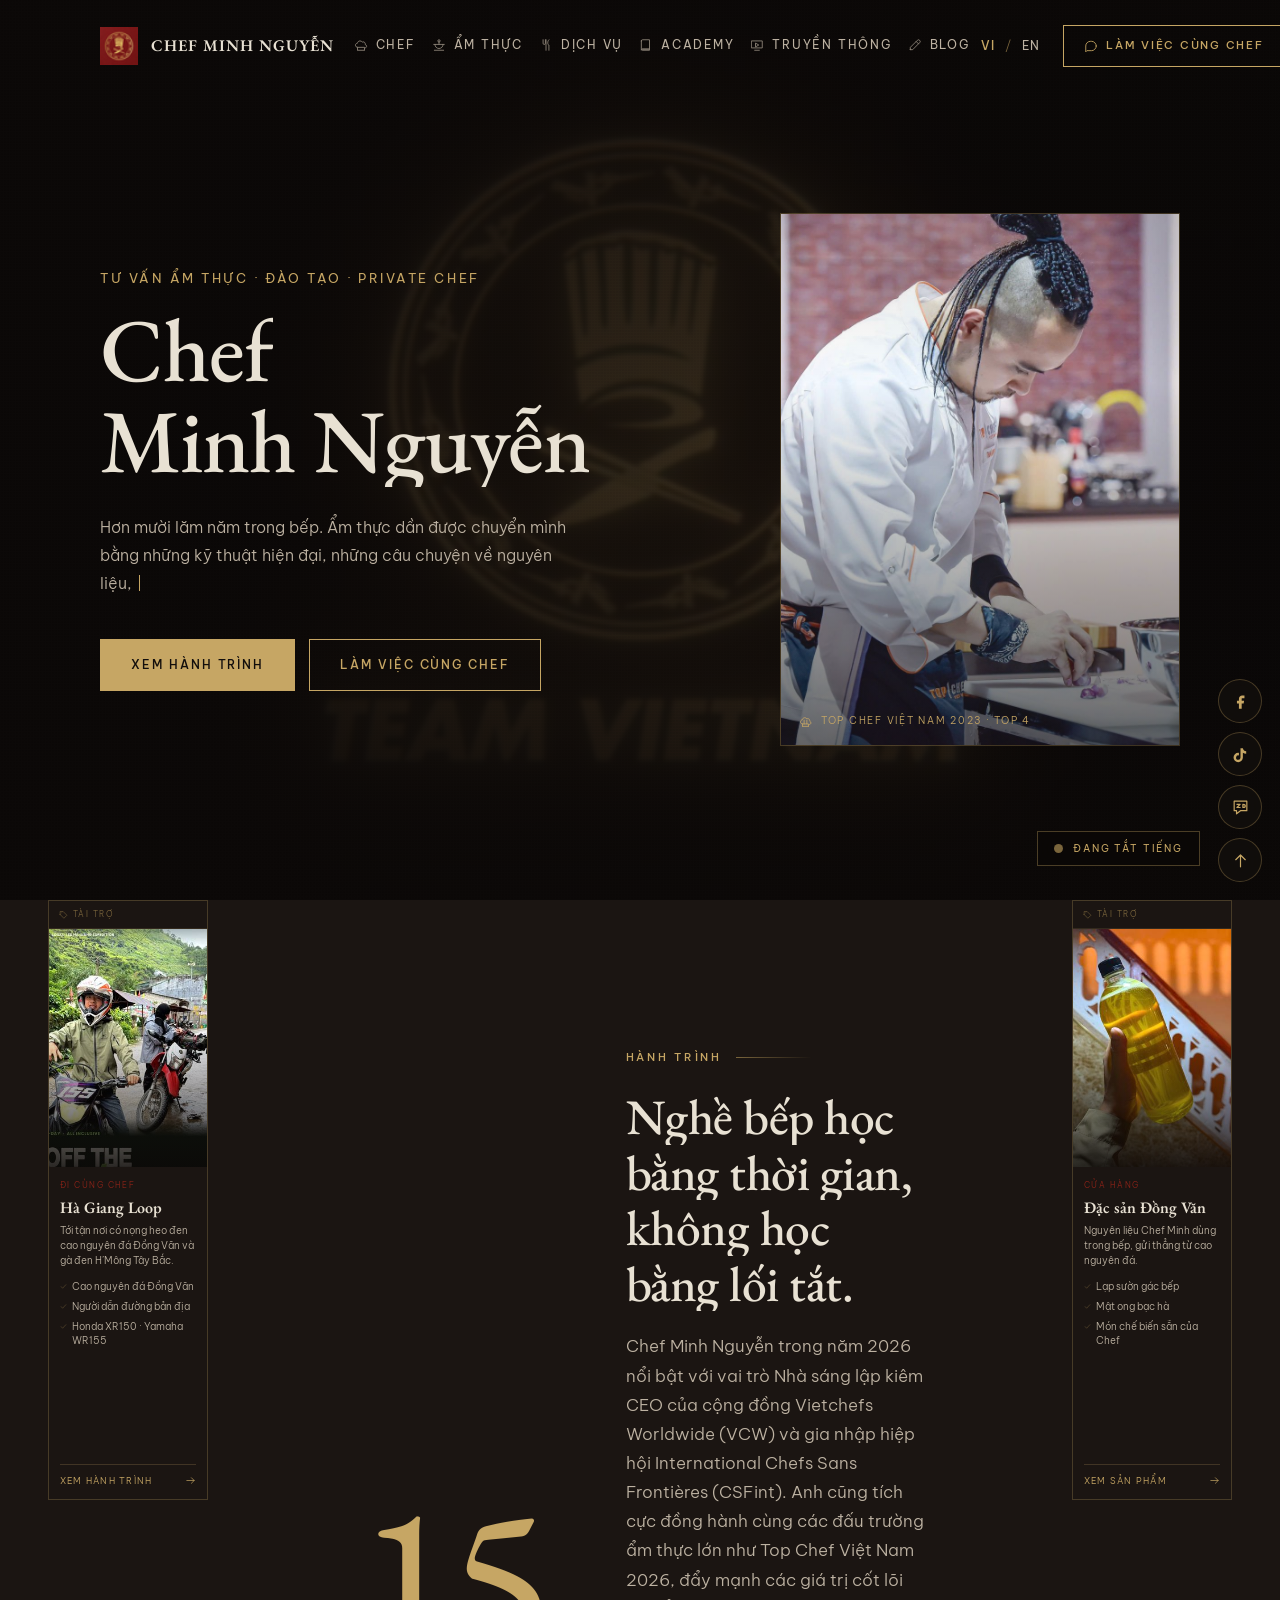
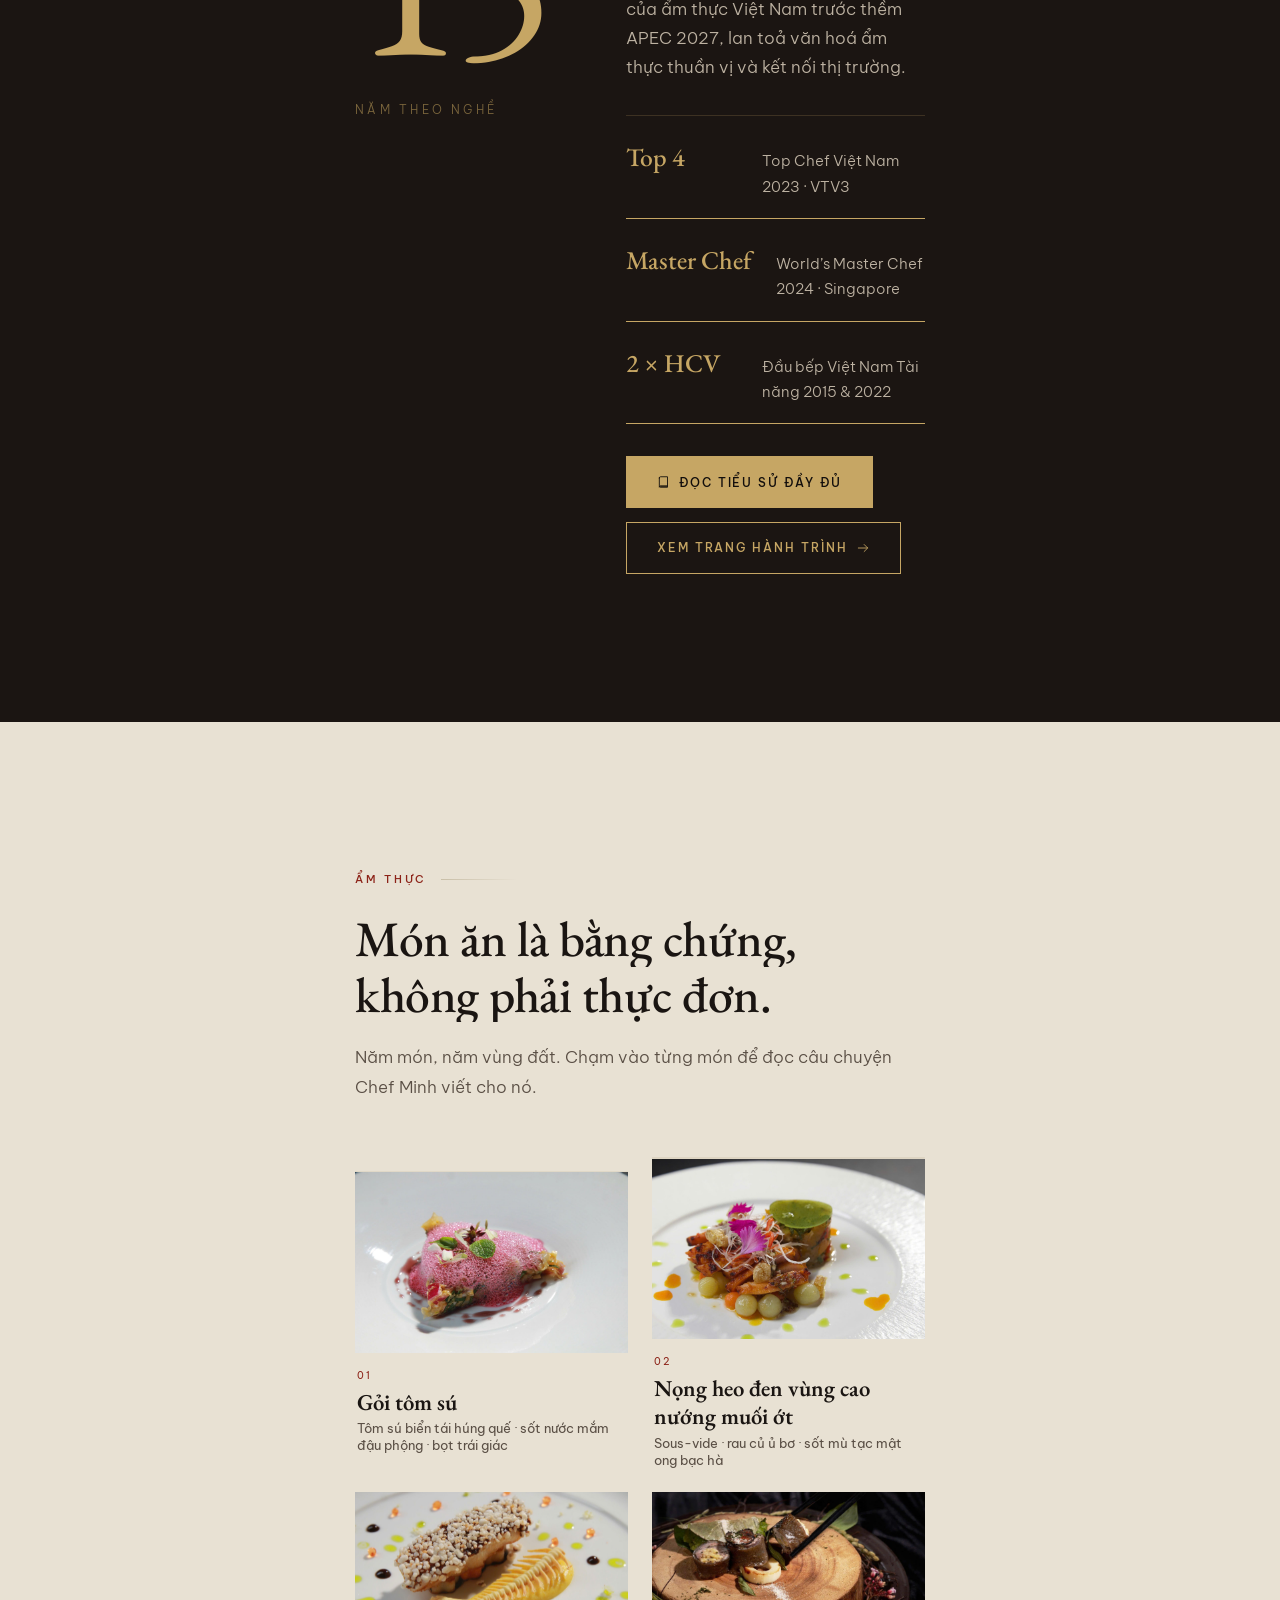
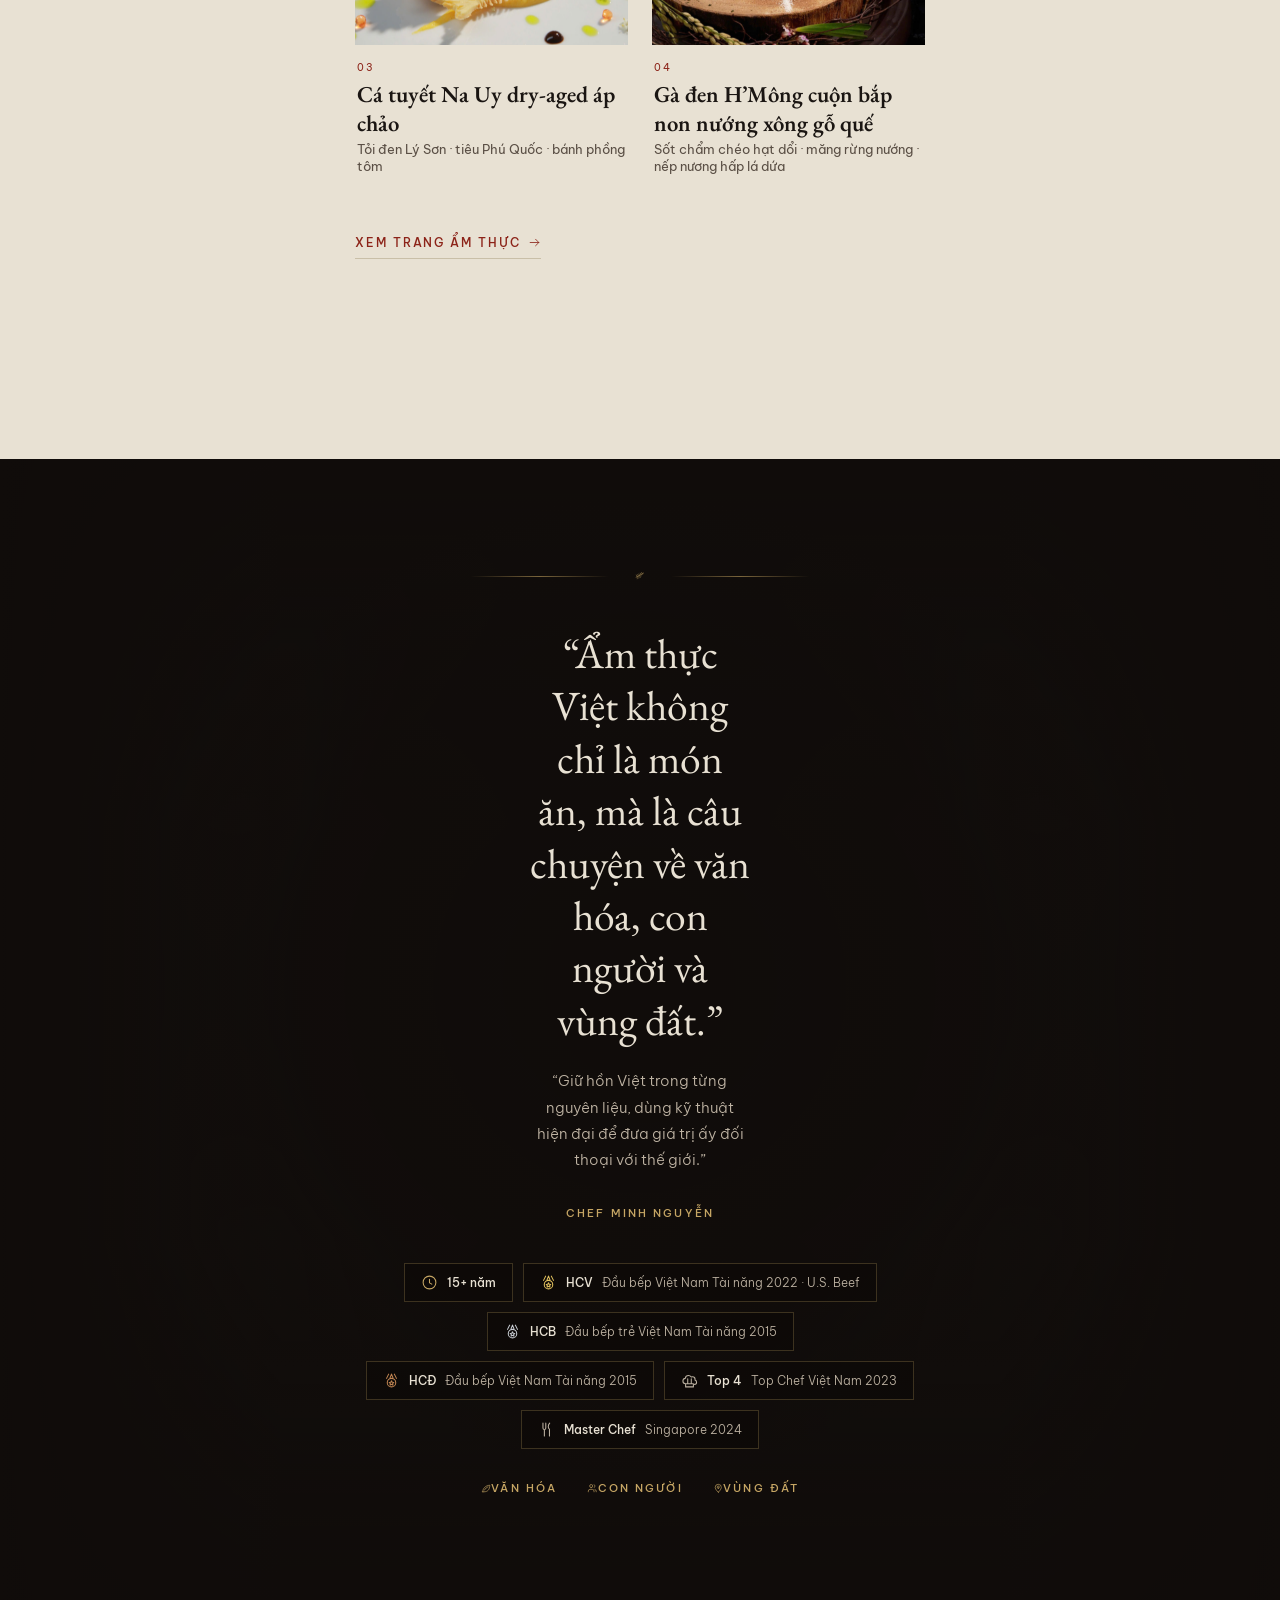
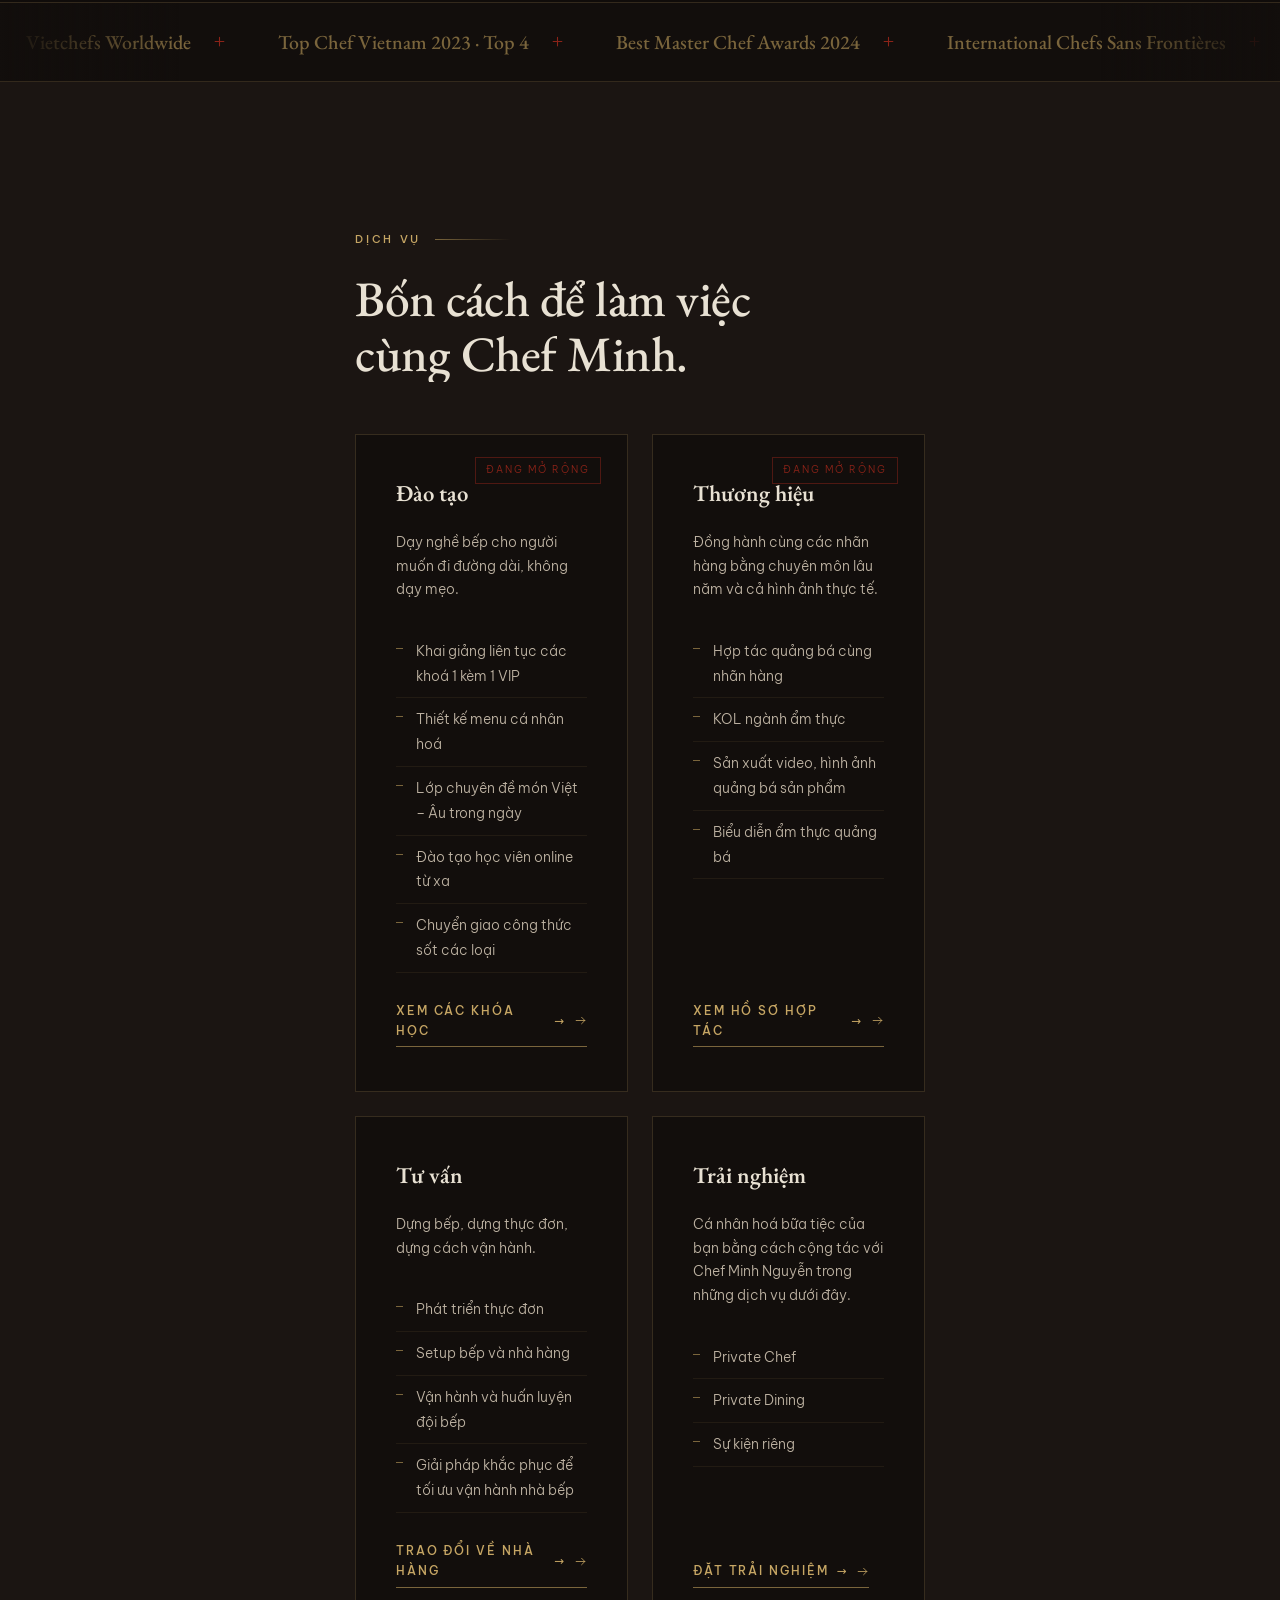
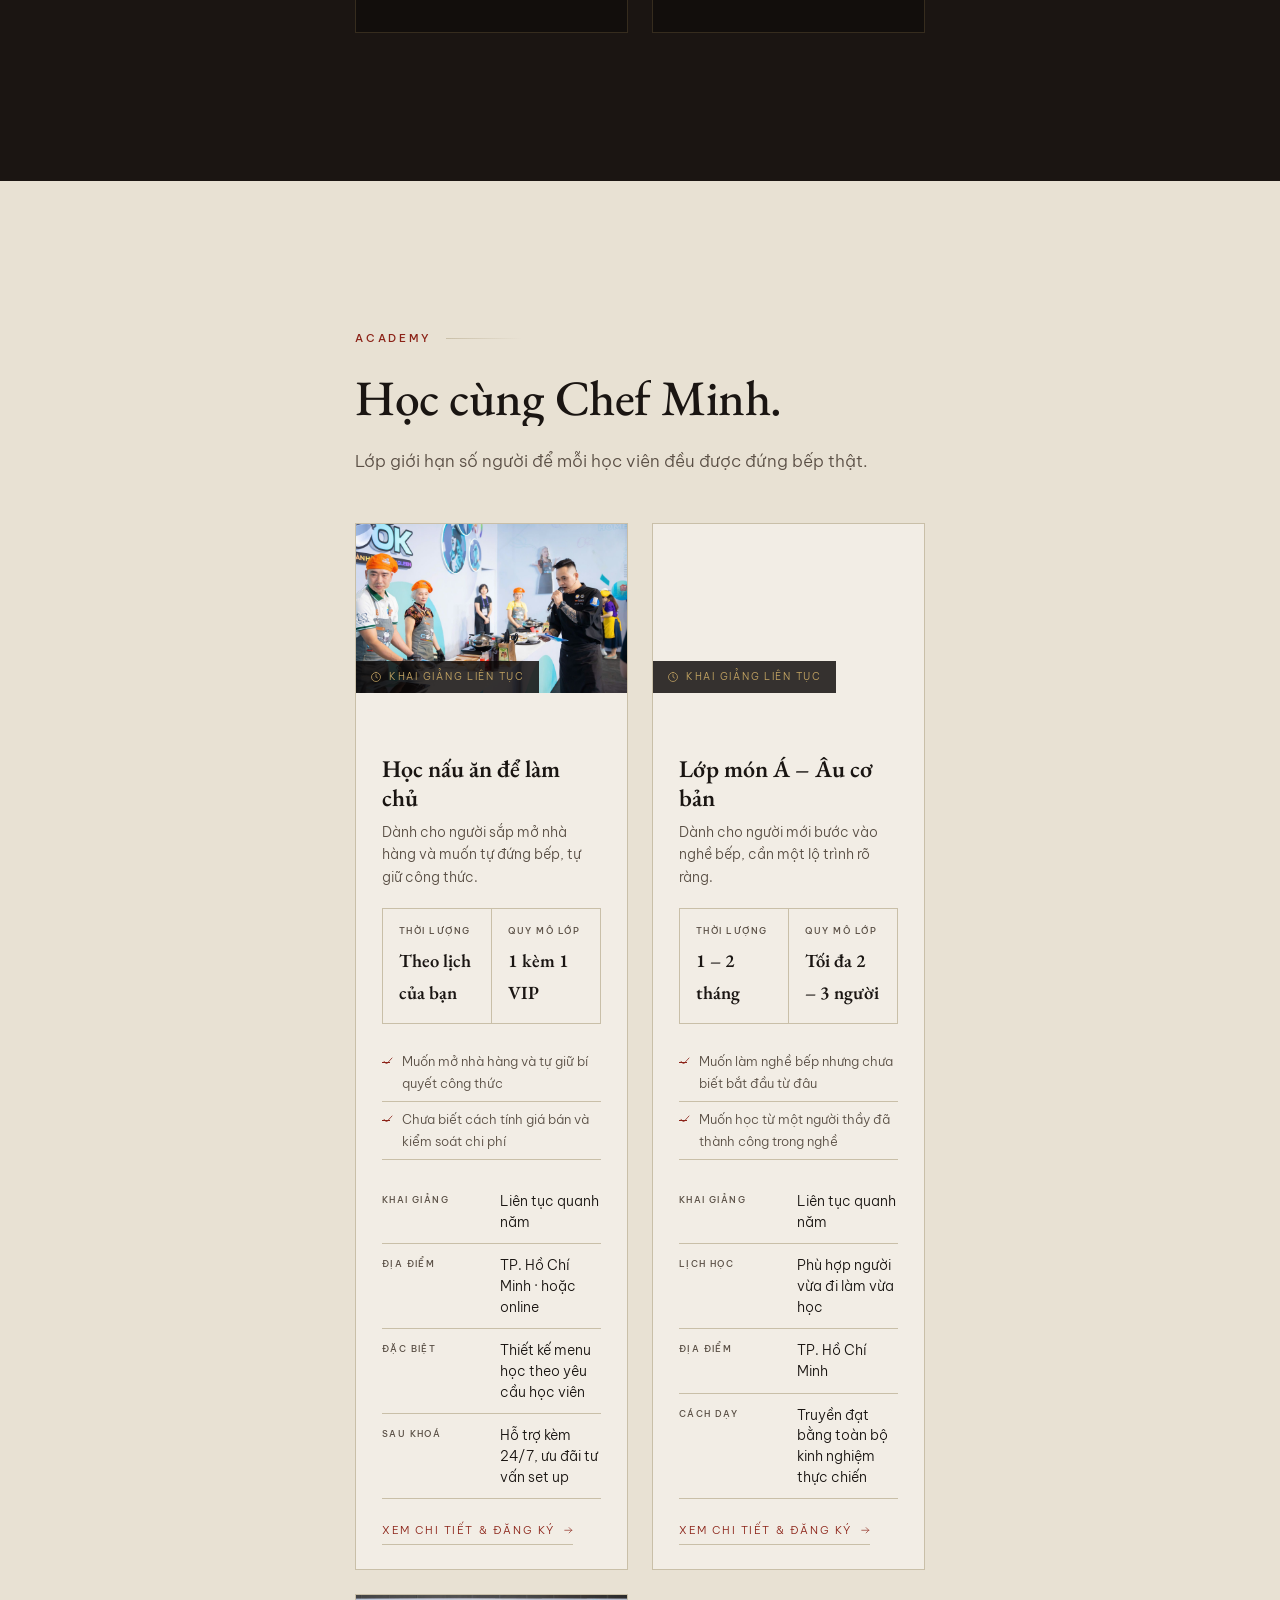
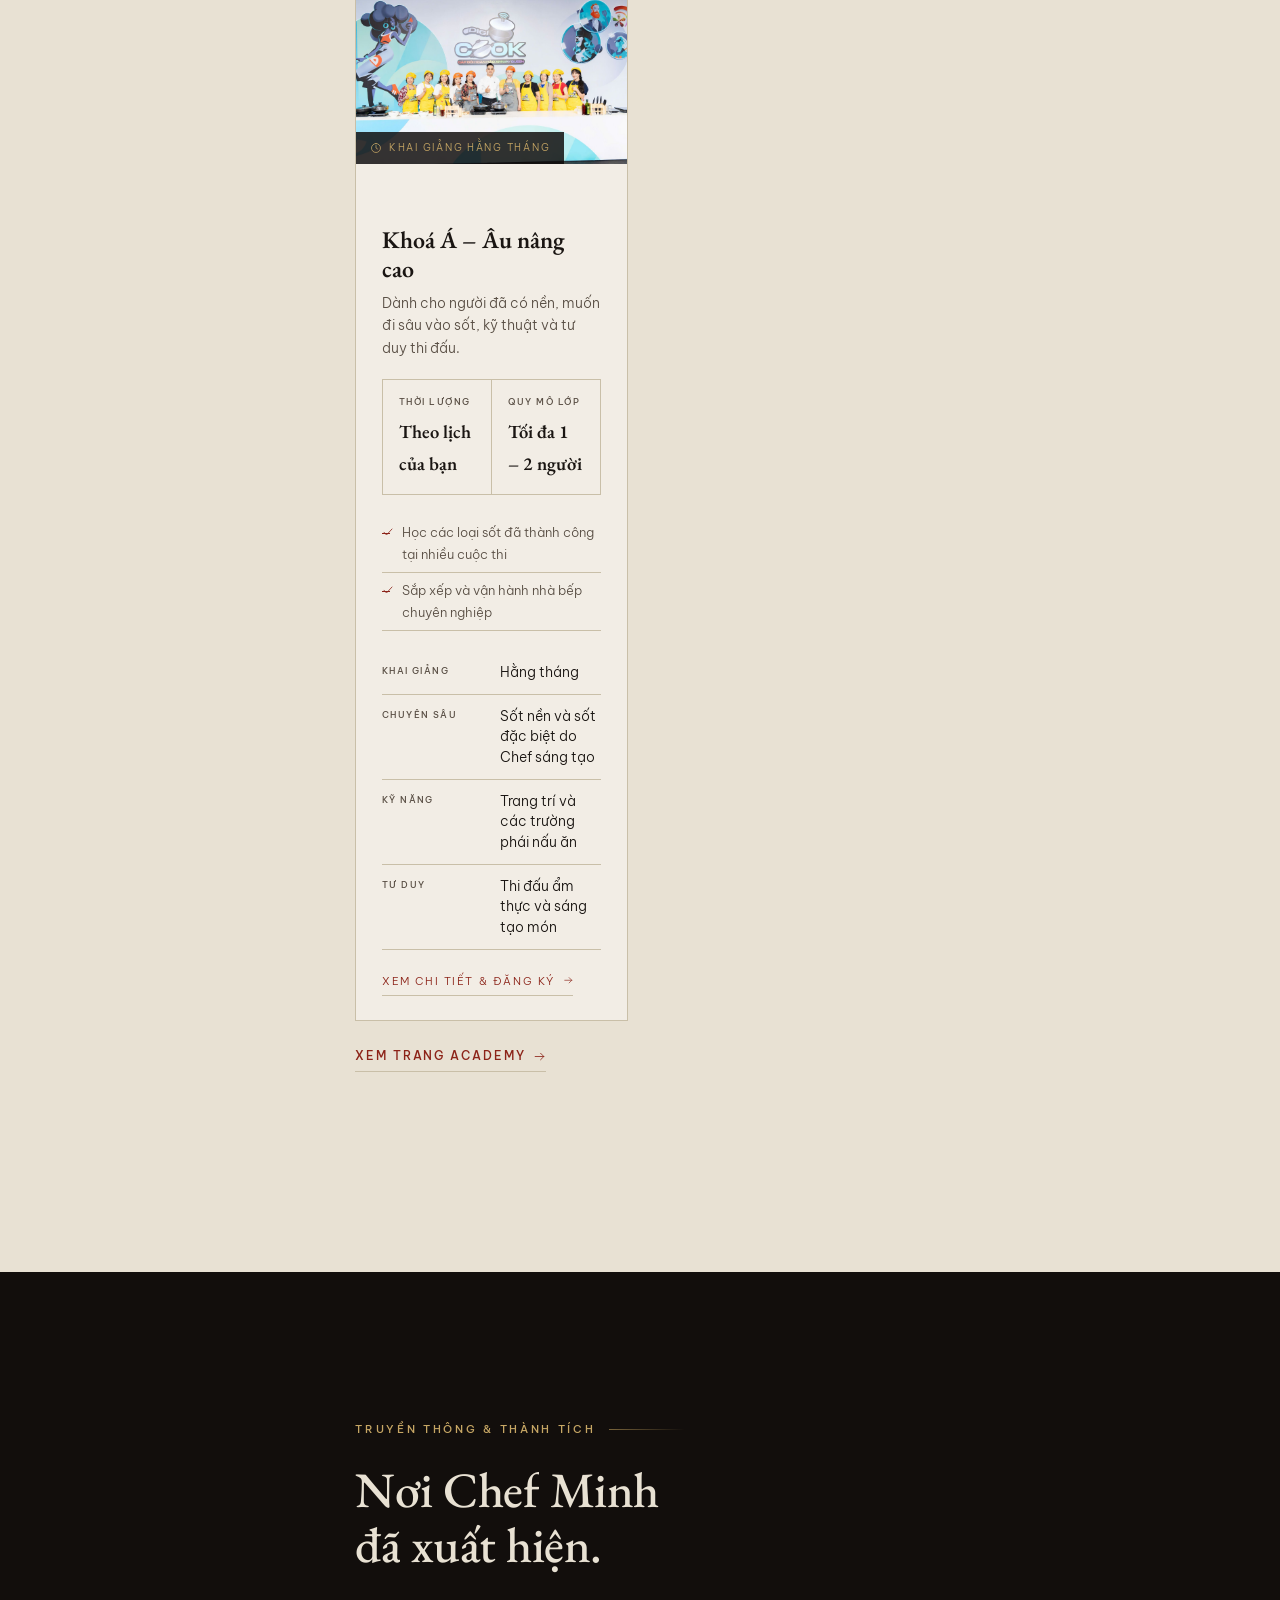
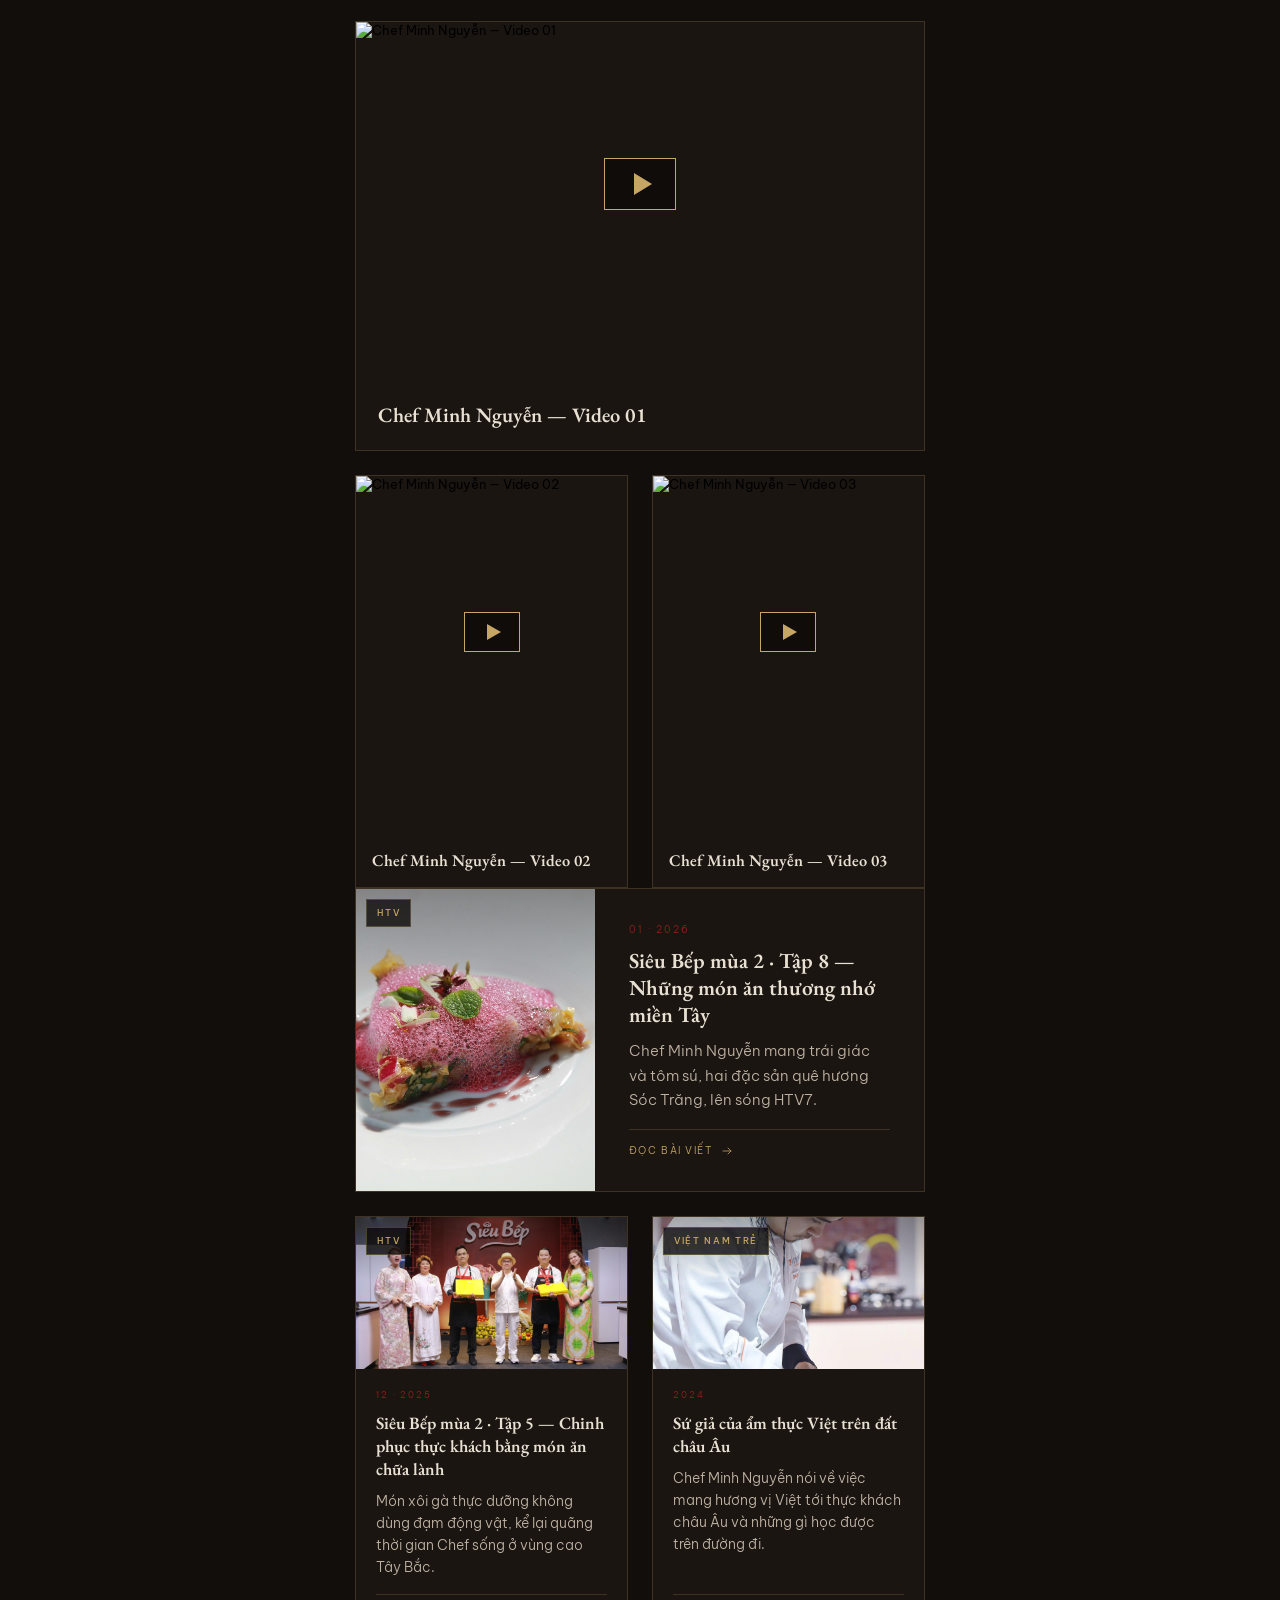
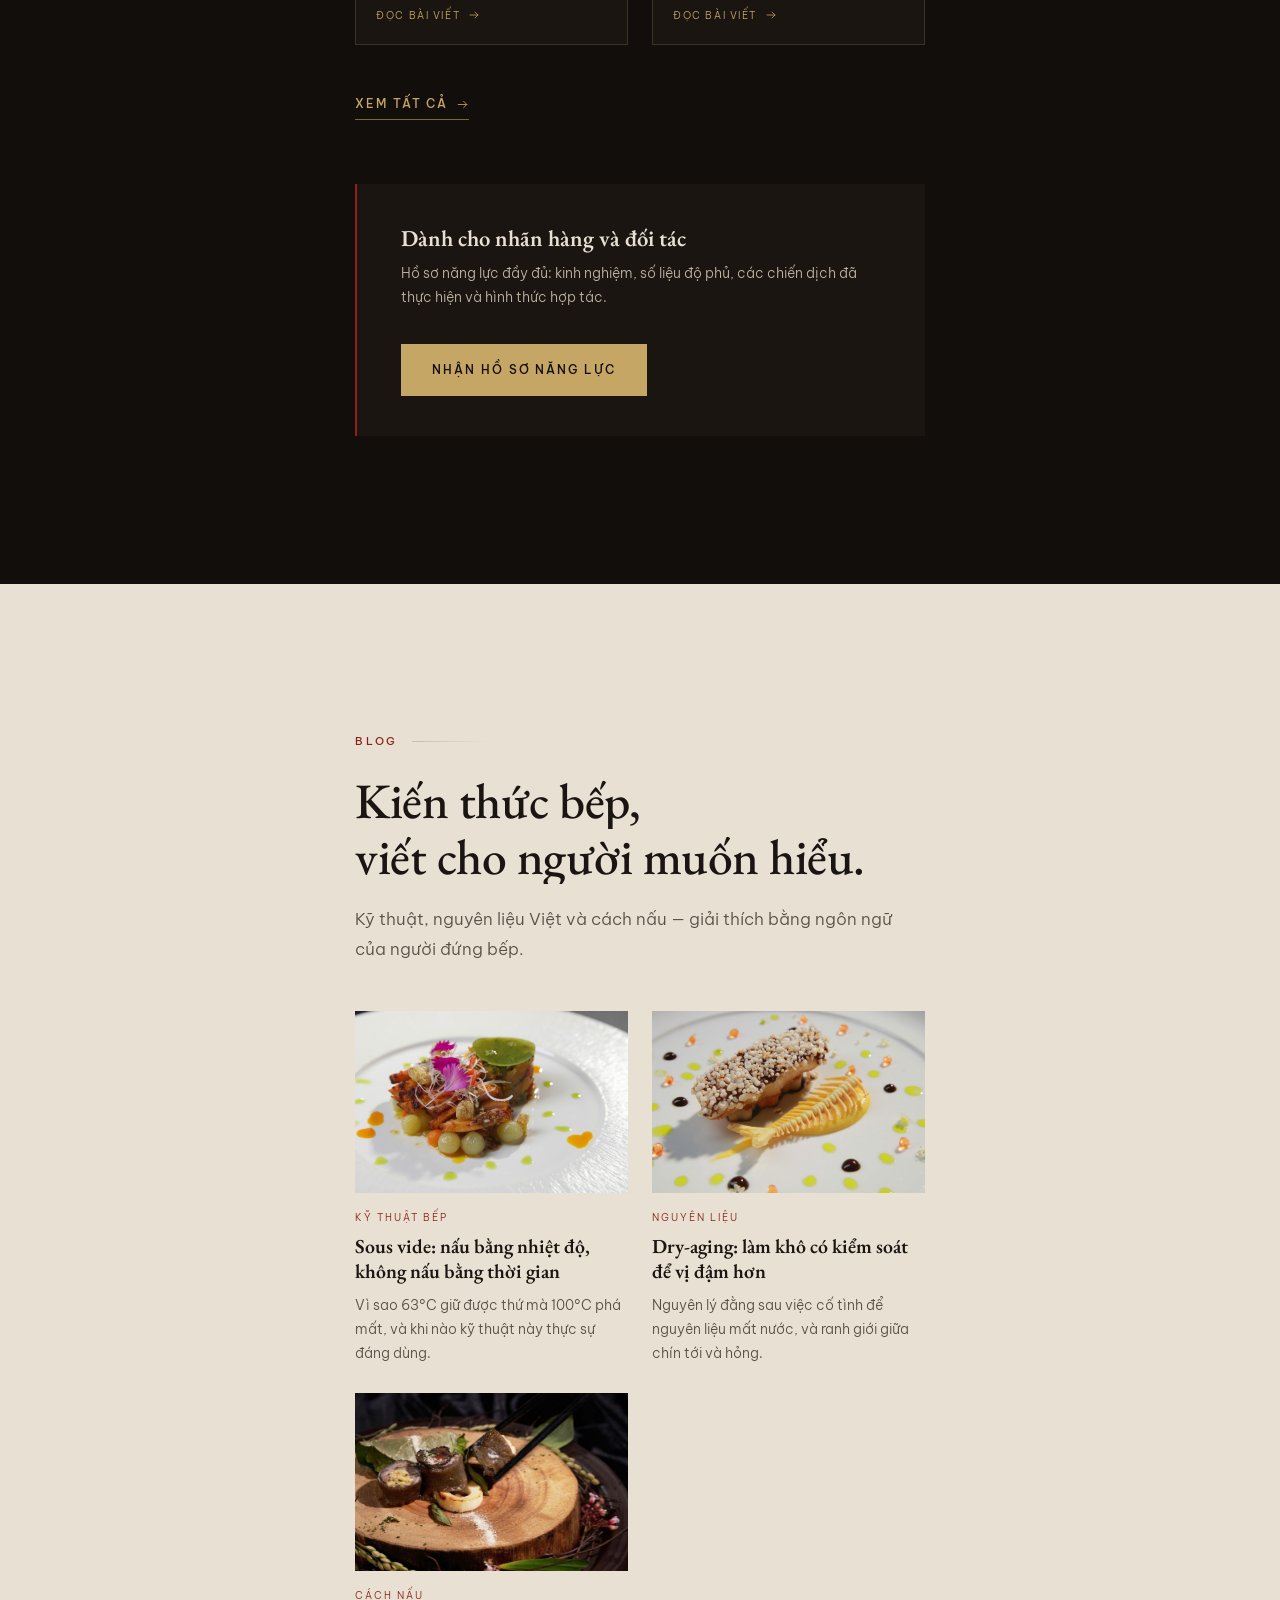
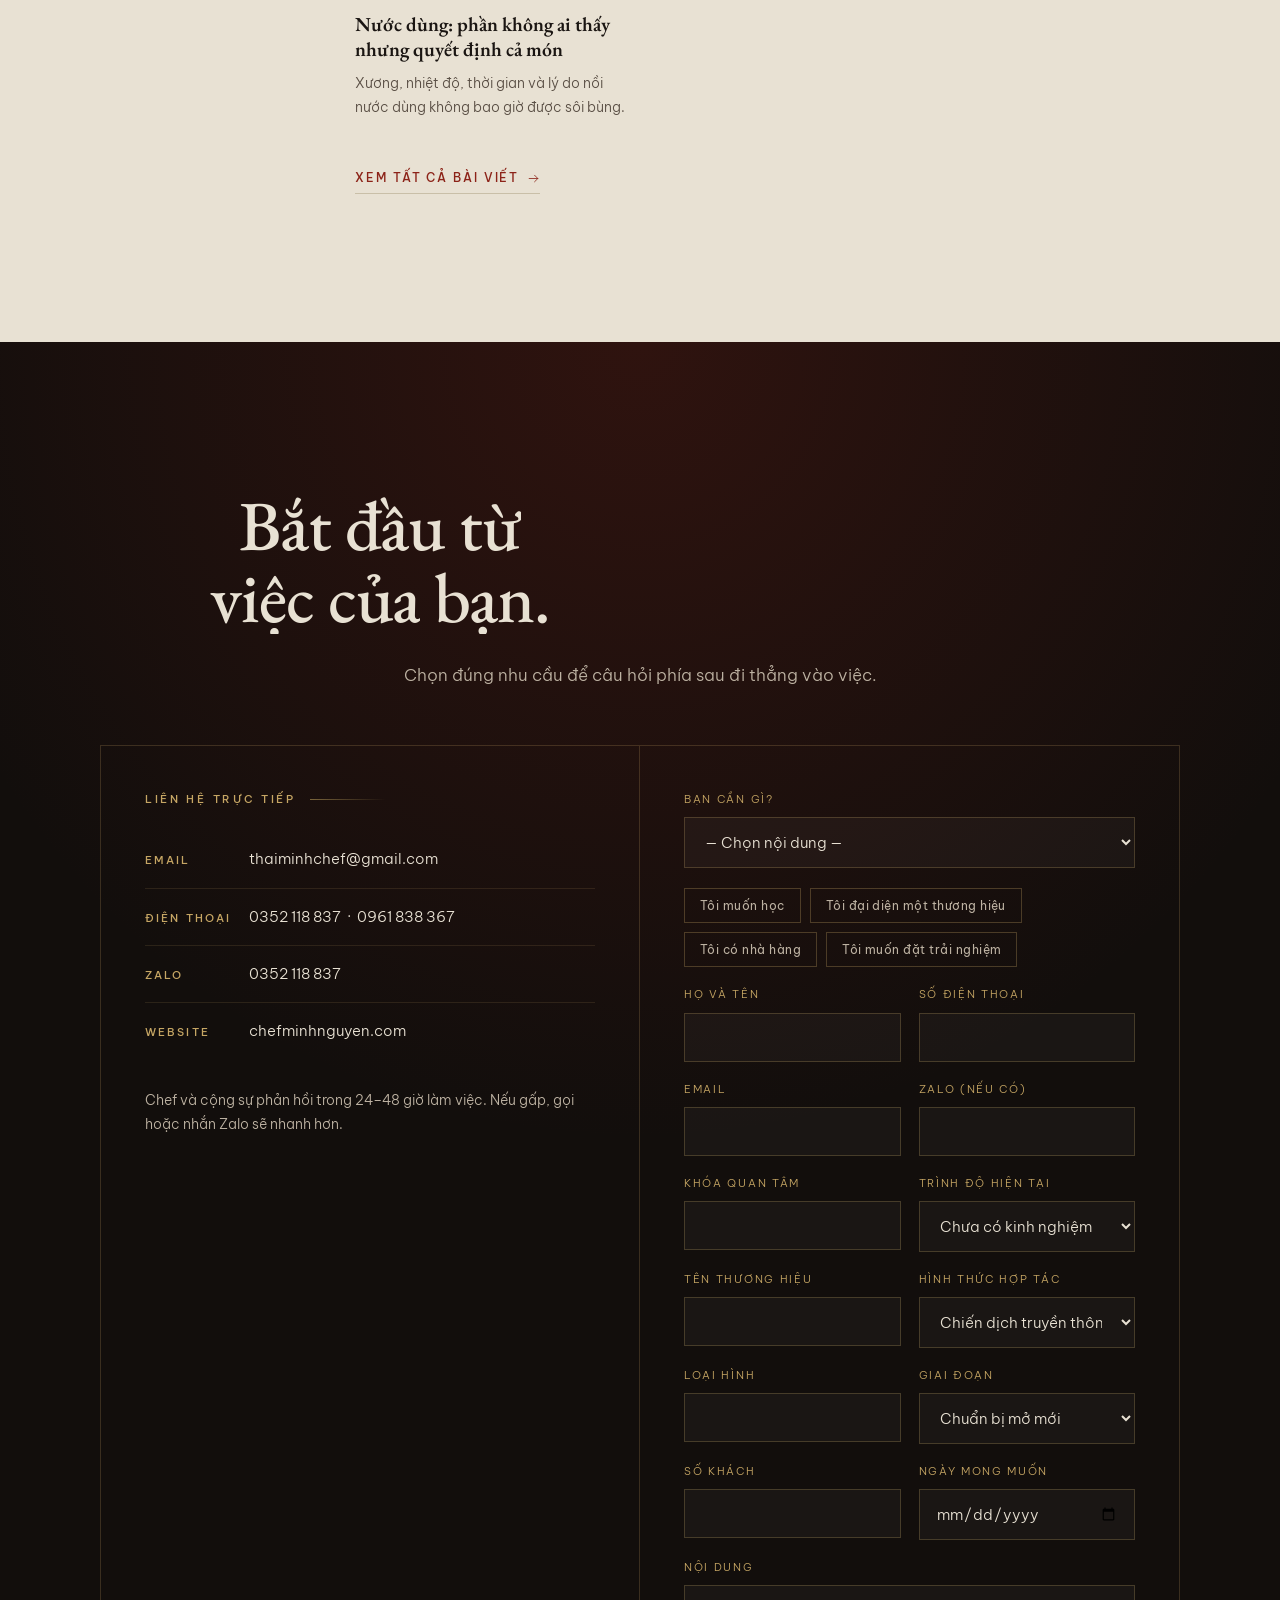
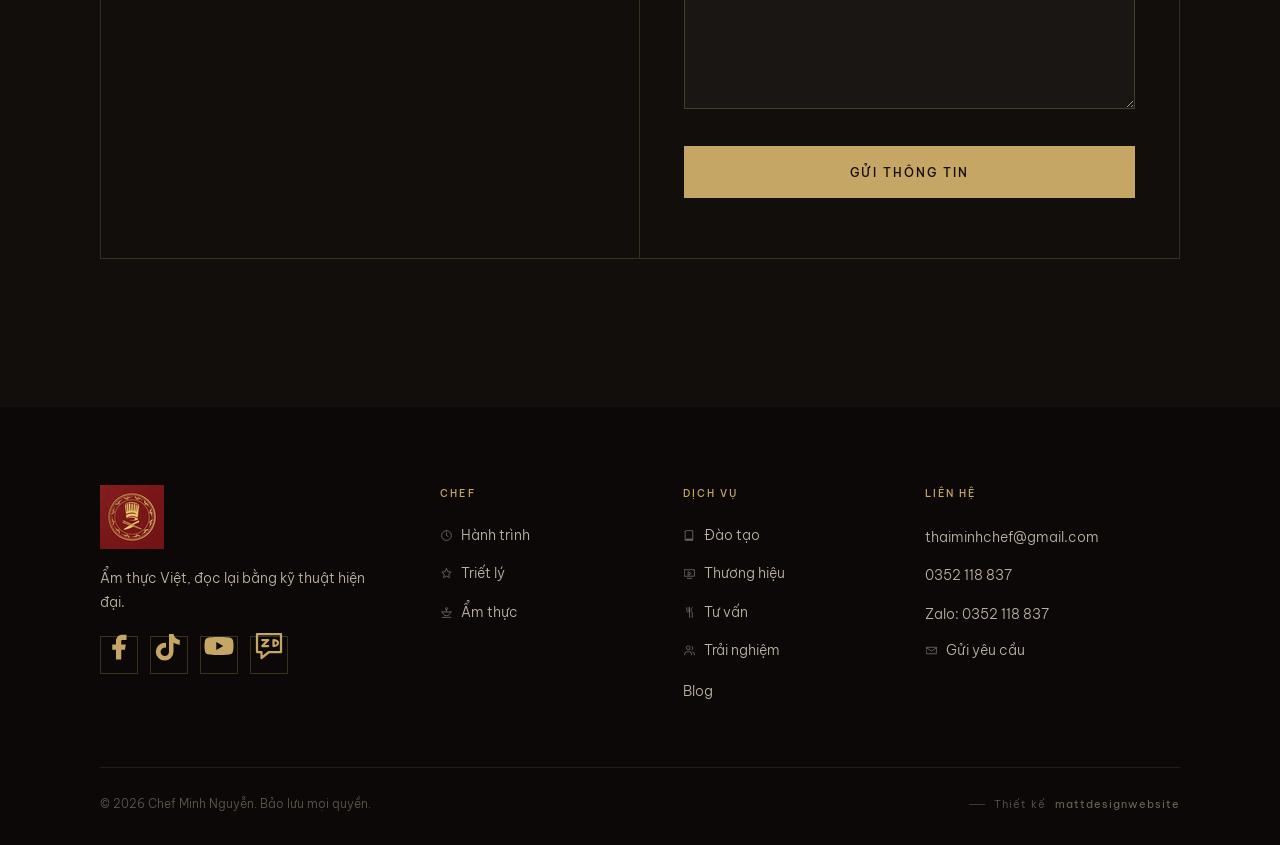
==== commit e58f0863: "Add files via upload" ====
--- a/index.html
+++ b/index.html
@@ -18,7 +18,7 @@
 <link rel="preload" as="image" href="assets/hero-poster.jpg" fetchpriority="high">
 <link rel="stylesheet" href="css/style.css">
 <link rel="stylesheet" href="css/motion.css">
-<link rel="stylesheet" href="css/ads.css">
+<link rel="stylesheet" href="css/sponsor.css">
 </head>
 <body>
 <svg width="0" height="0" style="position:absolute" aria-hidden="true">
@@ -803,6 +803,6 @@
 <script src="js/i18n-auto.js"></script>
 <script src="js/main.js"></script>
 <script src="js/motion.js"></script>
-<script src="js/ads.js"></script>
+<script src="js/sponsor.js"></script>
 </body>
 </html>
--- a/css/style.css
+++ b/css/style.css
@@ -1563,12 +1563,12 @@
 /* Màn hình rất rộng */
 @media (min-width:1900px){
   :root{ --maxw:1400px; }
-  .adz .wrap{ max-width:1280px; }
+  .szone .wrap{ max-width:1280px; }
 }
 
 /* Khoảng giữa: quảng cáo dọc vừa tắt, nội dung cần rộng lại */
 @media (max-width:1279px) and (min-width:1024px){
-  .adz .wrap{ max-width:var(--maxw); }
+  .szone .wrap{ max-width:var(--maxw); }
   .courses{ grid-template-columns:1fr 1fr; }
   .press-grid,.videos{ grid-template-columns:repeat(2,1fr); }
   .hero__grid2{ grid-template-columns:1.1fr .9fr; gap:44px; }
@@ -1664,11 +1664,11 @@
 
 /* Trong vùng có quảng cáo hai bên, cột hẹp lại nên giảm về 2 cột */
 @media (min-width:1280px){
-  .adz .press-grid,.adz .press-grid--feat{ grid-template-columns:repeat(2,1fr); }
-  .adz .videos--feat{ grid-template-columns:repeat(2,1fr); }
-  .adz .videos--feat > .lyt:first-child{ grid-column:span 2; grid-row:span 1; }
-  .adz .press-grid--feat > .pcard:first-child .pcard__img{ flex:0 0 42%; min-height:210px; }
-  .adz .press-grid--feat > .pcard:first-child h3{ font-size:1.34rem; }
+  .szone .press-grid,.szone .press-grid--feat{ grid-template-columns:repeat(2,1fr); }
+  .szone .videos--feat{ grid-template-columns:repeat(2,1fr); }
+  .szone .videos--feat > .lyt:first-child{ grid-column:span 2; grid-row:span 1; }
+  .szone .press-grid--feat > .pcard:first-child .pcard__img{ flex:0 0 42%; min-height:210px; }
+  .szone .press-grid--feat > .pcard:first-child h3{ font-size:1.34rem; }
 }
 
 /* Bảng thành tích: nhãn loại nằm bên phải, canh đều */
--- a/css/sponsor.css
+++ b/css/sponsor.css
@@ -0,0 +1,152 @@
+/* ============================================================
+   QUẢNG CÁO
+   Desktop ≥1280px : 3 cột 20 / 57 / 20, thẻ dọc 160×600
+   Dưới 1280px     : chuyển thành banner ngang, chèn giữa nội dung
+   ============================================================ */
+
+.sponsor-rail{ position:absolute; width:160px; z-index:40; pointer-events:none; display:none; }
+.sponsor-rail--left{  left:calc(10% - 80px); }
+.sponsor-rail--right{ right:calc(10% - 80px); }
+
+.sponsor-card{
+  position:sticky; top:104px; pointer-events:auto;
+  display:flex; flex-direction:column;
+  width:160px; height:600px; overflow:hidden;
+  background:var(--lacquer-raised);
+  border:1px solid rgba(198,166,100,.26);
+  transition:border-color .4s ease, transform .5s cubic-bezier(.16,1,.3,1);
+}
+.sponsor-card:hover{ border-color:var(--gold); transform:translateY(-3px); }
+
+.sponsor-card__tag{
+  flex:none; display:flex; align-items:center; gap:5px;
+  font-size:.5rem; letter-spacing:.18em; text-transform:uppercase;
+  color:var(--gold-dim); padding:7px 10px 6px;
+  border-bottom:1px solid rgba(198,166,100,.14);
+}
+.sponsor-card__tag svg{ width:9px; height:9px; flex:none; }
+
+.sponsor-card__img{
+  position:relative; flex:none; height:238px; overflow:hidden;
+  background:var(--lacquer);
+}
+.sponsor-card__img img{
+  position:absolute; inset:0;
+  width:100%; height:100%; object-fit:cover;
+  transition:transform .9s cubic-bezier(.16,1,.3,1);
+}
+/* Hai ảnh sản phẩm luân phiên */
+.sponsor-card__img img.b{ animation:sponsorFade 9s ease-in-out infinite; }
+@keyframes sponsorFade{ 0%,44%{opacity:0} 56%,94%{opacity:1} 100%{opacity:0} }
+.sponsor-card:hover .sponsor-card__img img{ transform:scale(1.06); }
+.sponsor-card__img::after{
+  content:''; position:absolute; inset:0; z-index:1;
+  background:linear-gradient(180deg, transparent 42%, rgba(11,8,7,.86) 100%);
+}
+
+.sponsor-card__body{ flex:1; min-height:0; display:flex; flex-direction:column; padding:12px 11px 11px; }
+.sponsor-card__kicker{ font-size:.5rem; letter-spacing:.18em; text-transform:uppercase; color:var(--cinnabar); display:block; margin-bottom:5px; }
+.sponsor-card__title{ font-family:var(--display); font-size:1rem; font-weight:600; line-height:1.2; color:var(--shell); margin:0 0 6px; }
+.sponsor-card__line{ font-size:.63rem; line-height:1.5; color:var(--cream-soft); margin:0 0 9px; }
+.sponsor-card__list{ list-style:none; margin:0 0 8px; padding:0; font-size:.61rem; line-height:1.45; color:var(--cream-soft); }
+.sponsor-card__list li{ padding:3px 0 3px 12px; position:relative; }
+.sponsor-card__list li svg{ position:absolute; left:0; top:6px; width:7px; height:7px; color:var(--gold-dim); }
+.sponsor-card__cta{
+  margin-top:auto; display:flex; align-items:center; justify-content:space-between; gap:6px;
+  font-size:.55rem; letter-spacing:.14em; text-transform:uppercase; color:var(--gold);
+  padding-top:8px; border-top:1px solid rgba(198,166,100,.22);
+}
+.sponsor-card__cta svg{ width:11px; height:11px; transition:transform .4s cubic-bezier(.16,1,.3,1); }
+.sponsor-card:hover .sponsor-card__cta svg{ transform:translateX(4px); }
+
+.sponsor-card::before{
+  content:''; position:absolute; top:0; left:-60%; width:60%; height:1px; z-index:3;
+  background:linear-gradient(90deg, transparent, var(--gold-bright), transparent);
+  animation:sponsorSweep 8s ease-in-out infinite;
+}
+.sponsor-card--b::before{ animation-delay:4s; }
+@keyframes sponsorSweep{ 0%,74%{ left:-60%; } 93%,100%{ left:100%; } }
+
+.sponsor-card__x{
+  position:absolute; top:5px; right:5px; z-index:4; width:20px; height:20px;
+  background:rgba(11,8,7,.65); border:1px solid rgba(198,166,100,.22);
+  color:var(--gold-dim); font-size:.58rem; line-height:1;
+  opacity:0; transition:opacity .3s ease, color .3s ease;
+}
+.sponsor-card:hover .sponsor-card__x{ opacity:1; }
+.sponsor-card__x:hover{ color:var(--gold); }
+
+/* ---------- Bố cục 3 cột ---------- */
+@media (min-width: 1280px){
+  .sponsor-rail{ display:block; }
+  .szone .wrap{ max-width:min(57vw, 1180px); }
+  .szone .dish--a,.szone .dish--b{ grid-column:span 6; }
+  .szone .media-grid,.szone .videos{ grid-template-columns:repeat(2,1fr); }
+  .szone .posts{ grid-template-columns:repeat(2,1fr); }
+  .szone .course{ grid-template-columns:1fr 1fr; }
+
+  .sponsor-rail.on-light .sponsor-card{ background:rgba(255,255,255,.6); border-color:var(--shell-line); }
+  .sponsor-rail.on-light .sponsor-card__title{ color:var(--ink); }
+  .sponsor-rail.on-light .sponsor-card__line,
+  .sponsor-rail.on-light .sponsor-card__list{ color:var(--ink-soft); }
+  .sponsor-rail.on-light .sponsor-card__tag{ color:var(--ink-soft); border-bottom-color:var(--shell-line); }
+  .sponsor-rail.on-light .sponsor-card__cta{ color:var(--cinnabar); border-top-color:var(--shell-line); }
+}
+@media (min-width: 1700px){ .szone .wrap{ max-width:1180px; } }
+
+/* ============================================================
+   BANNER NGANG — máy tính bảng và điện thoại
+   ============================================================ */
+.sponsor-bar{ display:none; }
+@media (max-width: 1279px){
+  .sponsor-bar{
+    display:block; position:relative;
+    margin:0 auto; max-width:760px;
+    border:1px solid rgba(198,166,100,.26);
+    background:var(--lacquer-raised);
+    overflow:hidden;
+  }
+  .band--shell .sponsor-bar{ background:rgba(255,255,255,.6); border-color:var(--shell-line); }
+  .sponsor-bar__tag{
+    position:absolute; top:0; left:0; z-index:3;
+    display:flex; align-items:center; gap:5px;
+    font-size:.5rem; letter-spacing:.18em; text-transform:uppercase;
+    color:var(--gold-dim); padding:6px 12px;
+    background:rgba(11,8,7,.68);
+  }
+  .sponsor-bar__tag svg{ width:9px; height:9px; }
+  .sponsor-bar__img{ position:relative; height:150px; overflow:hidden; }
+  .sponsor-bar__img img{ width:100%; height:100%; object-fit:cover; }
+  .sponsor-bar__img::after{
+    content:''; position:absolute; inset:0;
+    background:linear-gradient(180deg, transparent 40%, rgba(11,8,7,.85) 100%);
+  }
+  .sponsor-bar__body{ padding:16px 18px 18px; }
+  .sponsor-bar__kicker{ font-size:.55rem; letter-spacing:.18em; text-transform:uppercase; color:var(--cinnabar); display:block; margin-bottom:6px; }
+  .sponsor-bar__title{ font-family:var(--display); font-size:1.35rem; font-weight:600; line-height:1.2; margin:0 0 7px; color:var(--shell); }
+  .band--shell .sponsor-bar__title{ color:var(--ink); }
+  .sponsor-bar__line{ font-size:.85rem; line-height:1.6; color:var(--cream-soft); margin:0 0 14px; }
+  .band--shell .sponsor-bar__line{ color:var(--ink-soft); }
+  .sponsor-bar__cta{
+    display:inline-flex; align-items:center; gap:9px;
+    font-size:.66rem; letter-spacing:.15em; text-transform:uppercase;
+    color:var(--gold); border-bottom:1px solid var(--gold-dim); padding-bottom:4px;
+  }
+  .band--shell .sponsor-bar__cta{ color:var(--cinnabar); border-bottom-color:var(--shell-line); }
+  .sponsor-bar__cta svg{ width:12px; height:12px; }
+  .sponsor-bar__x{
+    position:absolute; top:6px; right:6px; z-index:4; width:26px; height:26px;
+    background:rgba(11,8,7,.6); border:1px solid rgba(198,166,100,.24);
+    color:var(--gold-dim); font-size:.68rem;
+  }
+}
+@media (max-width: 767px){
+  .sponsor-bar{ max-width:100%; }
+  .sponsor-bar__img{ height:118px; }
+}
+
+@media (prefers-reduced-motion: reduce){
+  .sponsor-card::before, .sponsor-card__img img.b{ animation:none; }
+  .sponsor-card__img img.b{ opacity:0; }
+  .sponsor-card,.sponsor-card__img img{ transition:none; }
+}
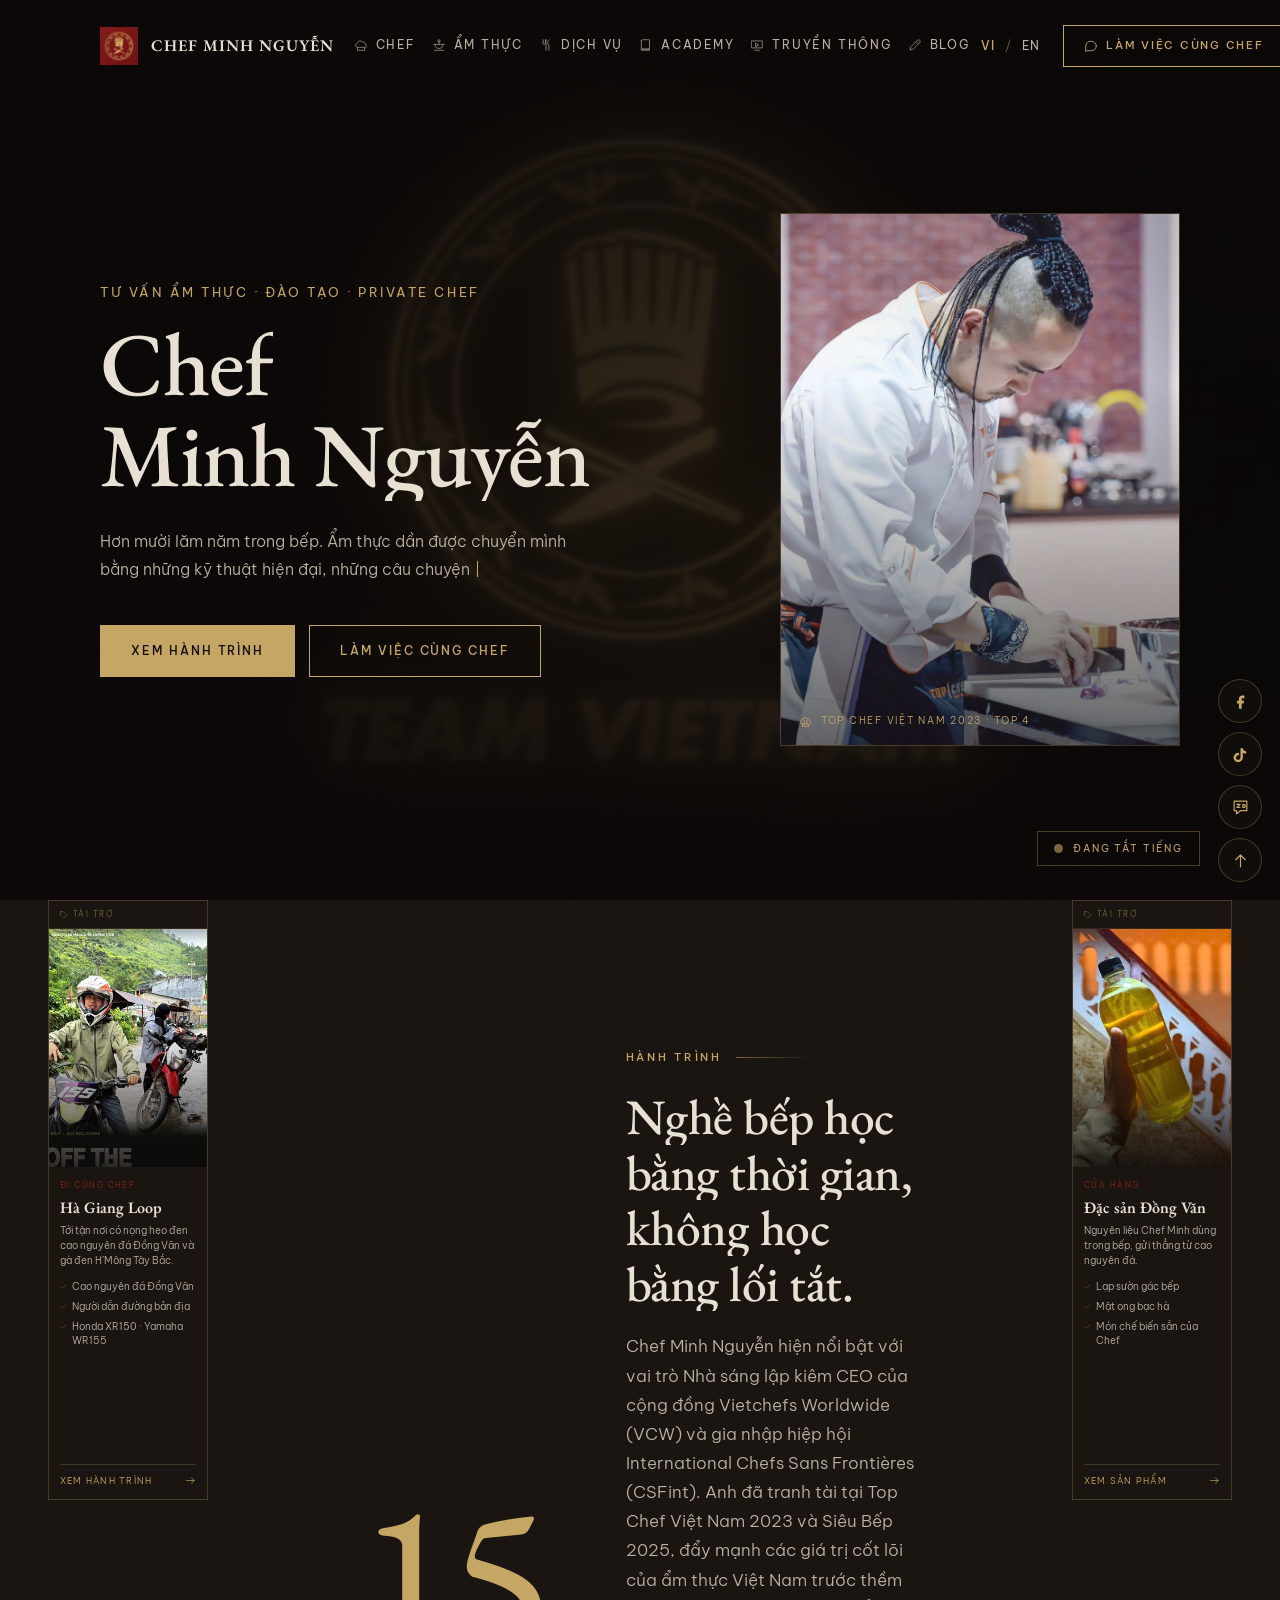
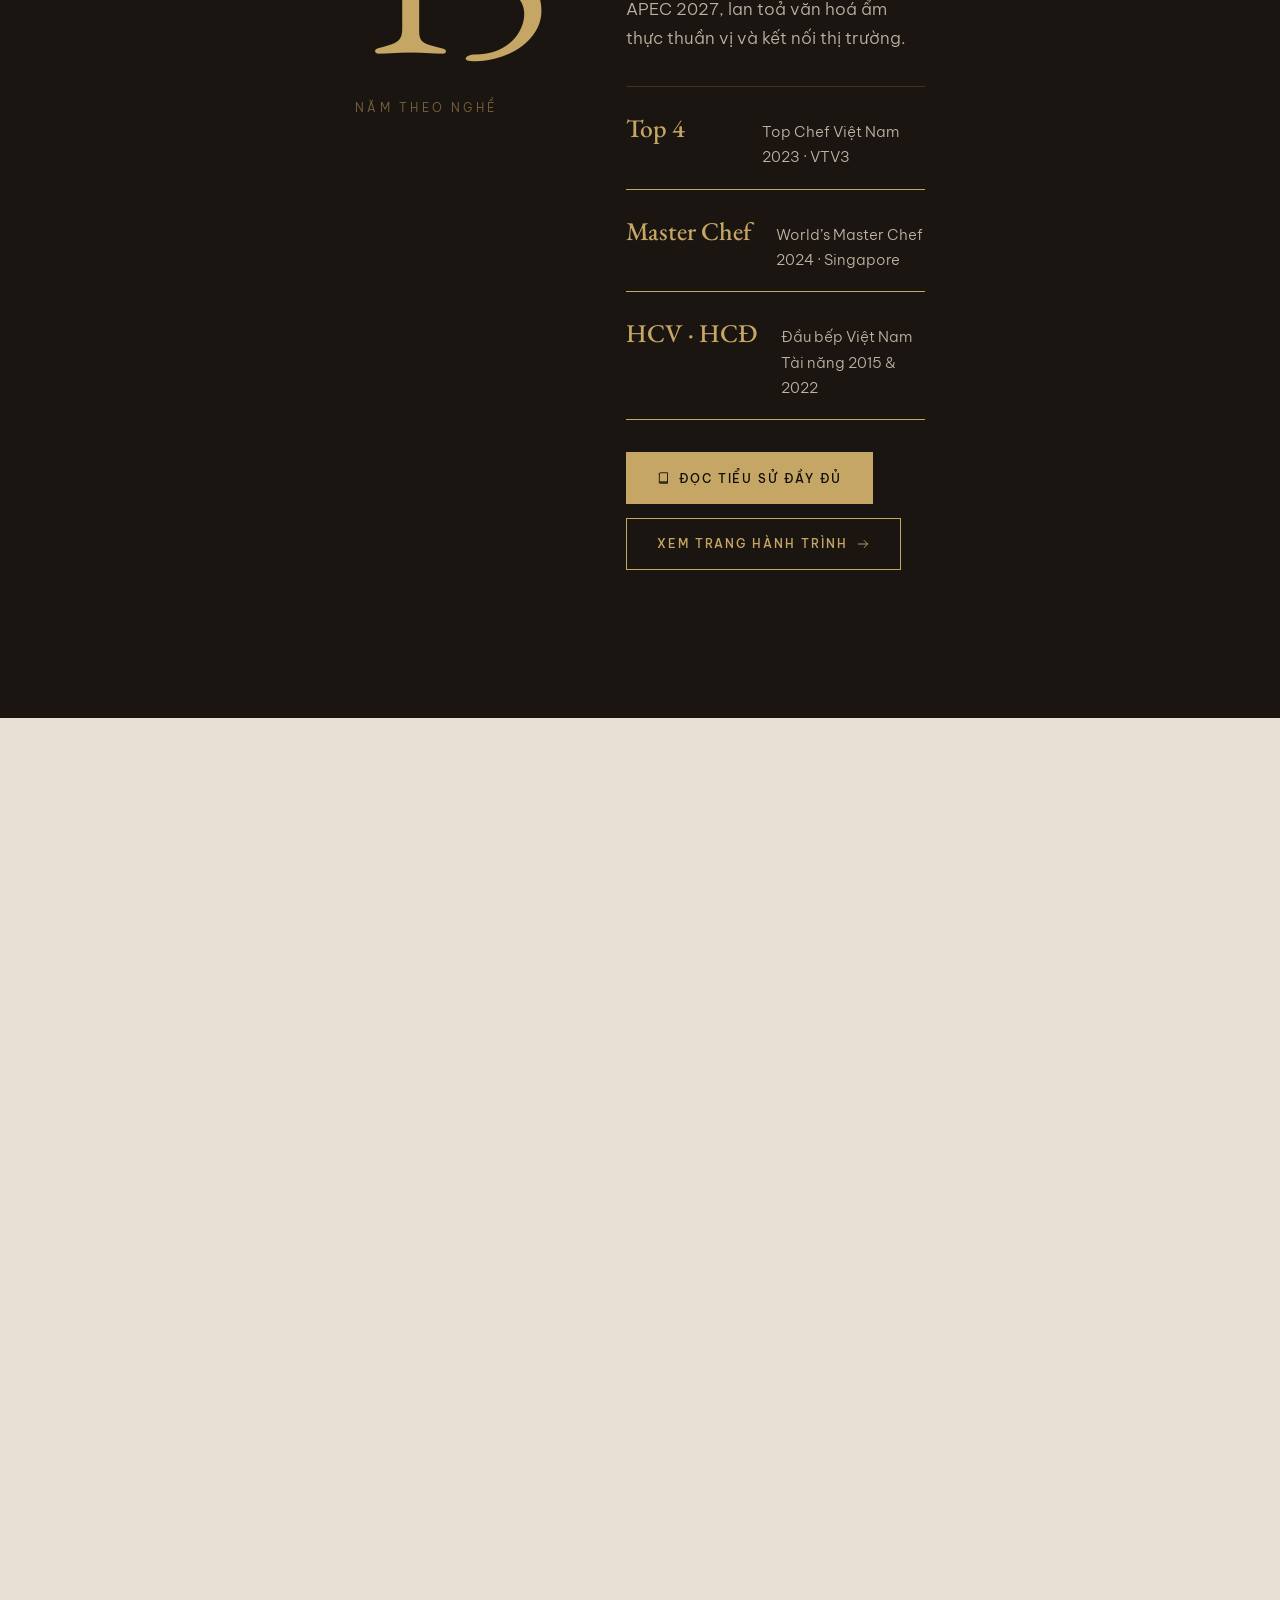
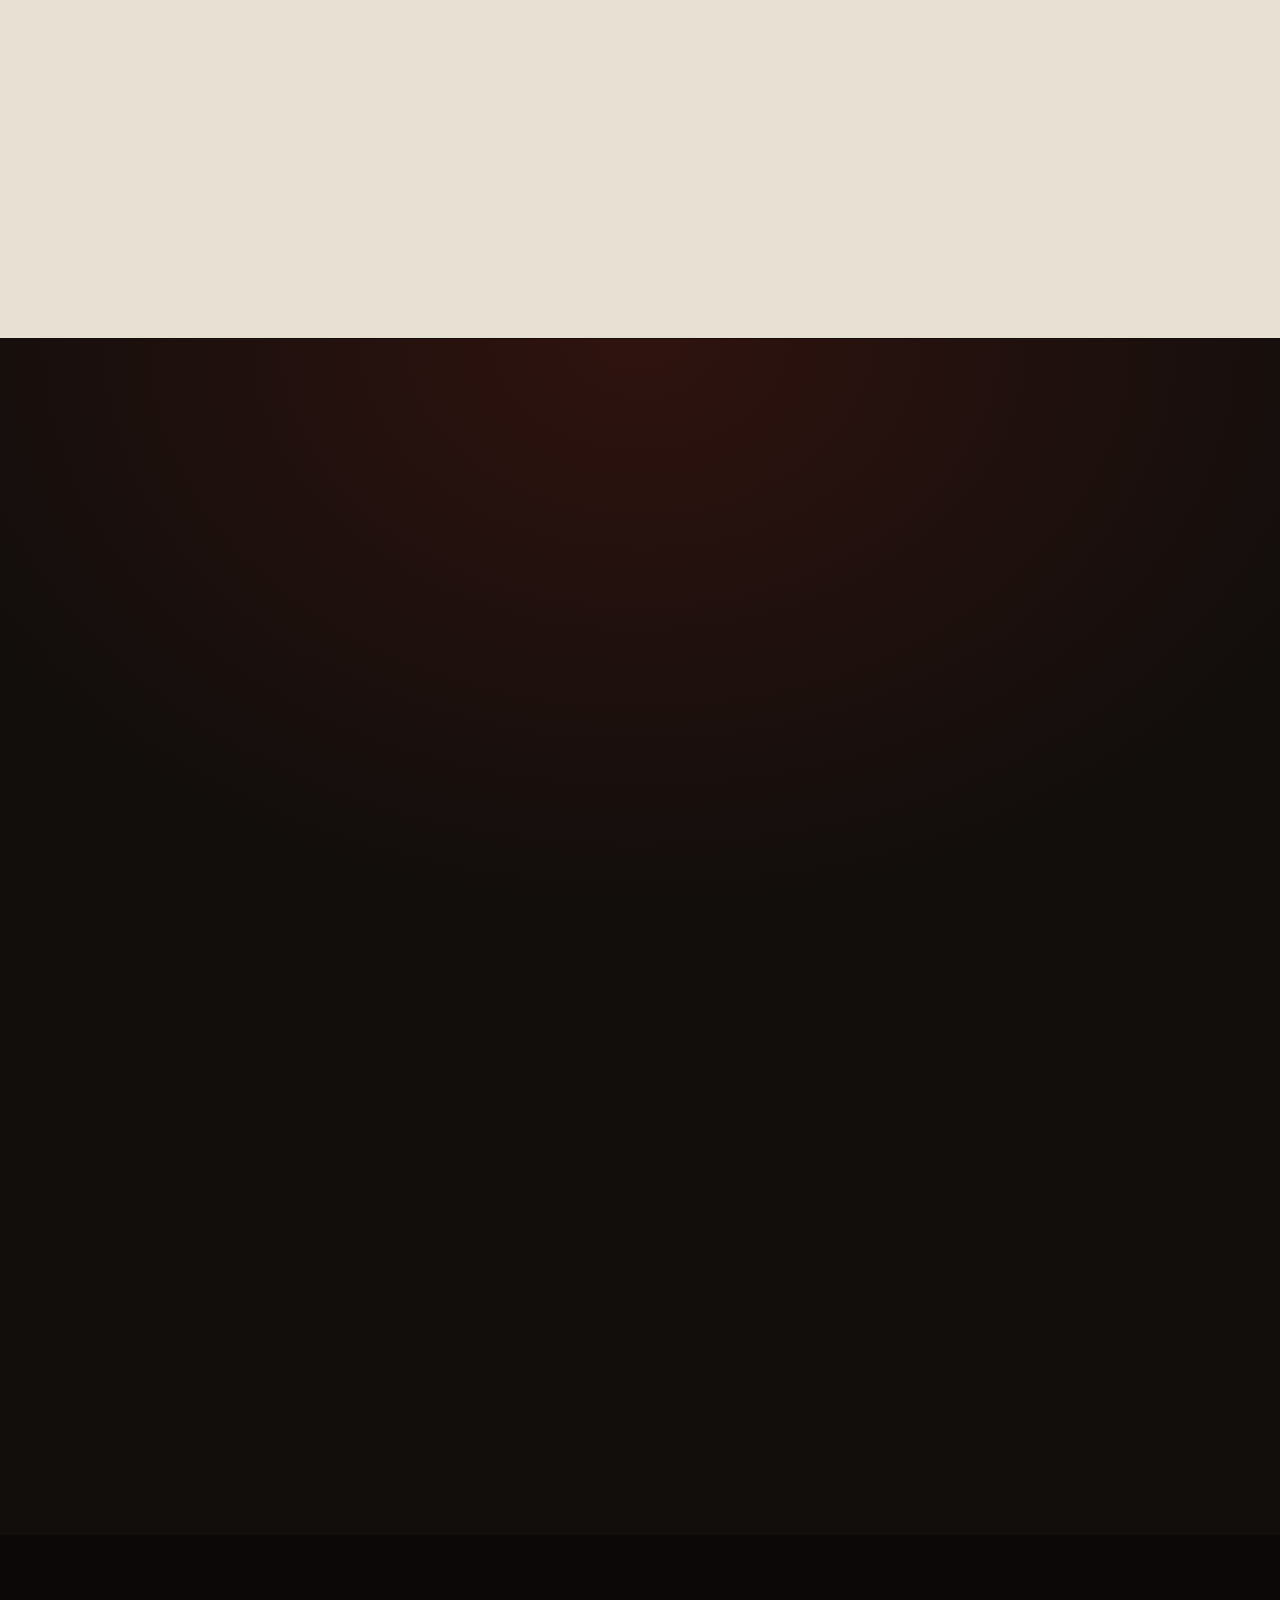
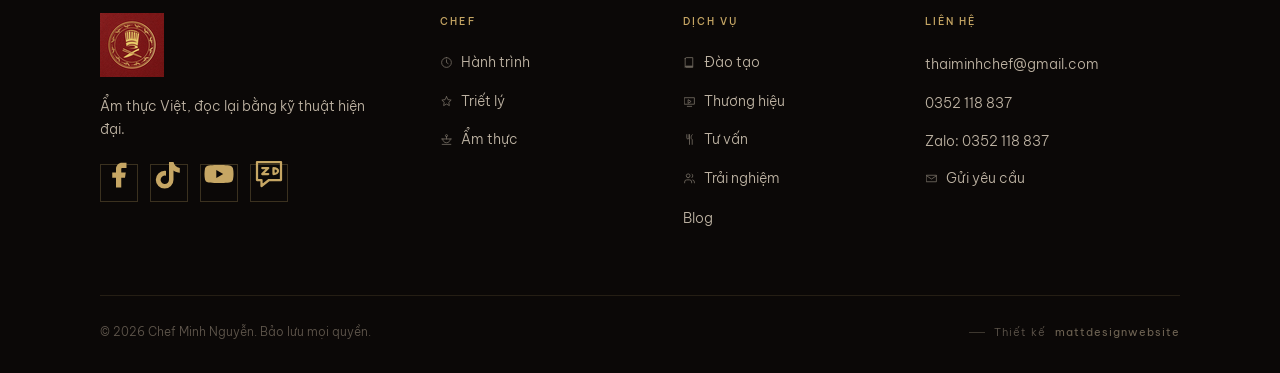
==== commit 11c3bf28: "Add files via upload" ====
--- a/index.html
+++ b/index.html
@@ -15,10 +15,8 @@
 <link rel="preconnect" href="https://fonts.googleapis.com">
 <link rel="preconnect" href="https://fonts.gstatic.com" crossorigin>
 <link href="https://fonts.googleapis.com/css2?family=EB+Garamond:wght@400;500;600&family=Be+Vietnam+Pro:wght@300;400;500&display=swap" rel="stylesheet">
-<link rel="preload" as="image" href="assets/hero-poster.jpg" fetchpriority="high">
-<link rel="stylesheet" href="css/style.css">
-<link rel="stylesheet" href="css/motion.css">
-<link rel="stylesheet" href="css/sponsor.css">
+<link rel="preload" as="image" href="assets/chef-portrait.jpg" fetchpriority="high">
+<link rel="stylesheet" href="css/site.css">
 </head>
 <body>
 <svg width="0" height="0" style="position:absolute" aria-hidden="true">
@@ -176,11 +174,11 @@
       <div>
         <p class="eyebrow" data-i18n="craft.eyebrow">Hành trình</p>
         <h2 class="h-2" data-i18n="craft.h">Nghề bếp học bằng thời gian,<br>không học bằng lối tắt.</h2>
-        <p class="lead" data-i18n="craft.lead">Chef Minh Nguyễn trong năm 2026 nổi bật với vai trò Nhà sáng lập kiêm CEO của cộng đồng Vietchefs Worldwide (VCW) và gia nhập hiệp hội International Chefs Sans Frontières (CSFint). Anh cũng tích cực đồng hành cùng các đấu trường ẩm thực lớn như <a href="https://www.facebook.com/Minhnguyensg0110/" target="_blank" rel="noopener">Top Chef Việt Nam 2026</a>, đẩy mạnh các giá trị cốt lõi của ẩm thực Việt Nam trước thềm APEC 2027, lan toả văn hoá ẩm thực thuần vị và kết nối thị trường.</p>
+        <p class="lead" data-i18n="craft.lead">Chef Minh Nguyễn hiện nổi bật với vai trò Nhà sáng lập kiêm CEO của cộng đồng Vietchefs Worldwide (VCW) và gia nhập hiệp hội International Chefs Sans Frontières (CSFint). Anh đã tranh tài tại <a href="https://www.facebook.com/Minhnguyensg0110/" target="_blank" rel="noopener">Top Chef Việt Nam 2023</a> và Siêu Bếp 2025, đẩy mạnh các giá trị cốt lõi của ẩm thực Việt Nam trước thềm APEC 2027, lan toả văn hoá ẩm thực thuần vị và kết nối thị trường.</p>
         <div class="stats">
           <div class="stat"><b>Top 4</b><span data-i18n="craft.s1s">Top Chef Việt Nam 2023 · VTV3</span></div>
           <div class="stat"><b>Master Chef</b><span data-i18n="craft.s2s">World’s Master Chef 2024 · Singapore</span></div>
-          <div class="stat"><b>2 × HCV</b><span data-i18n="craft.s3s">Đầu bếp Việt Nam Tài năng 2015 &amp; 2022</span></div>
+          <div class="stat"><b>HCV · HCĐ</b><span data-i18n="craft.s3s">Đầu bếp Việt Nam Tài năng 2022 &amp; 2015</span></div>
         </div>
         <div style="margin-top:32px;display:flex;gap:14px;flex-wrap:wrap">
           <button type="button" class="btn btn--solid" id="open-bio" data-i="book"><span data-i18n="craft.cta2">Đọc tiểu sử đầy đủ</span></button>
@@ -721,7 +719,7 @@
   <li class="tl__i tl__i--kitchen"><span class="tl__y">2012 – 2014</span><span class="tl__t" data-i18n="bio.2">Bếp chính tại khách sạn Hương Sen, tiêu chuẩn 3 sao, trung tâm TP. Hồ Chí Minh.</span></li>
   <li class="tl__i tl__i--world"><span class="tl__y">2014</span><span class="tl__t" data-i18n="bio.3">Sang Thái Lan tu nghiệp để học hỏi từ môi trường quốc tế, trở về nước khi Bangkok xảy ra biến cố.</span></li>
   <li class="tl__i tl__i--kitchen"><span class="tl__y">2015</span><span class="tl__t" data-i18n="bio.4">Bếp phó nhà hàng The Kafe, TP. Hồ Chí Minh — chuỗi Việt Nam vừa gọi vốn nước ngoài 3,8 triệu đô la, doanh thu 2 – 2,8 tỷ đồng mỗi tháng.</span></li>
-  <li class="tl__i tl__i--award"><span class="tl__y">2015</span><span class="tl__t" data-i18n="bio.5">Huy chương vàng cuộc thi Đầu bếp Việt Nam Tài năng, phần thi set menu món Việt. Cùng năm đạt huy chương bạc giải Đầu bếp trẻ Việt Nam Tài năng do hiệp hội đầu bếp thế giới tổ chức.</span></li>
+  <li class="tl__i tl__i--award"><span class="tl__y">2015</span><span class="tl__t" data-i18n="bio.5">Huy chương đồng cuộc thi Đầu bếp Việt Nam Tài năng, phần thi set menu món Việt. Cùng năm đạt huy chương bạc giải Đầu bếp trẻ Việt Nam Tài năng do hiệp hội đầu bếp thế giới tổ chức.</span></li>
   <li class="tl__i tl__i--world"><span class="tl__y">2016 – 2017</span><span class="tl__t" data-i18n="bio.6">Bếp trưởng nhà hàng Indo tại Aarhus, thành phố lớn thứ hai Đan Mạch. Cùng đội ngũ đưa nhà hàng vào top 2 nhà hàng châu Á ngon nhất thành phố do giới phê bình bình chọn, lên báo và truyền hình Đan Mạch.</span></li>
   <li class="tl__i tl__i--world"><span class="tl__y">2018</span><span class="tl__t" data-i18n="bio.7">Bếp phó nhà hàng Cavas tại Frankfurt, Đức, dưới sự dẫn dắt của bếp trưởng hai sao Michelin Michael Riemenschneider — nơi học thế nào là ẩm thực châu Âu đỉnh cao.</span></li>
   <li class="tl__i tl__i--home"><span class="tl__y">2019</span><span class="tl__t" data-i18n="bio.8">Quay về Việt Nam tìm nguồn cảm hứng để dựng một hướng đi riêng cho ẩm thực Việt.</span></li>
@@ -799,10 +797,6 @@
   <button class="dock__top" type="button" id="to-top" aria-label="Về đầu trang" data-i="up"></button>
 </div>
 
-<script src="js/icons.js"></script>
-<script src="js/i18n-auto.js"></script>
-<script src="js/main.js"></script>
-<script src="js/motion.js"></script>
-<script src="js/sponsor.js"></script>
+<script src="js/site.js" defer></script>
 </body>
 </html>
--- a/css/site.css
+++ b/css/site.css
@@ -0,0 +1,1919 @@
+
+/* ===== css/style.css ===== */
+/* ============================================================
+ CHEF MINH NGUYỄN
+ Hướng thị giác: SƠN MÀI — nền then, vàng lá, vỏ trứng
+ Một file tự chứa. Không phụ thuộc asset ngoài.
+ ============================================================ */
+:root{
+ --lacquer: #120E0C; 
+ --lacquer-raised: #1B1512; 
+ --lacquer-deep: #0B0807; 
+ --gold: #C6A664; 
+ --gold-bright: #E6CE93; 
+ --gold-dim: #7A653C; 
+ --shell: #E8E1D3; 
+ --shell-2: #DED5C3; 
+ --shell-line: #C9BFA8; 
+ --cinnabar: #8C2318; 
+ --ink: #1A1512; 
+ --ink-soft: #5A4F45; 
+ --cream-soft: #BDB2A2; 
+ --display: 'EB Garamond', Georgia, 'Times New Roman', serif;
+ --body: 'Be Vietnam Pro', system-ui, -apple-system, sans-serif;
+ --gutter: 24px;
+ --edge: 80px;
+ --maxw: 1240px;
+ --pad-y: 148px;
+ --ease: cubic-bezier(.22,.61,.36,1);
+}
+@media (max-width: 1023px){ :root{ --edge:40px; --pad-y:104px; } }
+@media (max-width: 767px){ :root{ --edge:20px; --pad-y:80px; --gutter:16px; } }
+*,*::before,*::after{ box-sizing:border-box; }
+html{ scroll-behavior:smooth; -webkit-text-size-adjust:100%; }
+@media (prefers-reduced-motion: reduce){ html{ scroll-behavior:auto; } }
+body{
+ margin:0;
+ background:var(--lacquer);
+ color:var(--shell);
+ font-family:var(--body);
+ font-weight:300;
+ font-size:16px;
+ line-height:1.72;
+ -webkit-font-smoothing:antialiased;
+ overflow-x:hidden;
+}
+img{ max-width:100%; display:block; }
+a{ color:inherit; text-decoration:none; }
+button{ font-family:inherit; cursor:pointer; }
+:focus-visible{
+ outline:2px solid var(--gold);
+ outline-offset:3px;
+}
+body::before{
+ content:'';
+ position:fixed; inset:0;
+ pointer-events:none; z-index:1;
+ opacity:.05;
+ background-image:
+ repeating-linear-gradient(0deg, rgba(255,255,255,.9) 0 1px, transparent 1px 3px),
+ repeating-linear-gradient(90deg, rgba(255,255,255,.7) 0 1px, transparent 1px 3px);
+ mix-blend-mode:overlay;
+}
+/* ============================ LƯỚI ============================ */
+.wrap{
+ width:100%;
+ max-width:var(--maxw);
+ margin:0 auto;
+ padding-inline:var(--edge);
+}
+.band{ padding-block:var(--pad-y); position:relative; }
+.band--dark{ background:var(--lacquer); }
+.band--raised{ background:var(--lacquer-raised); }
+.band--shell{ background:var(--shell); color:var(--ink); }
+.band--tight{ padding-block:calc(var(--pad-y) * .62); }
+/* ============================ CHỮ ============================ */
+.eyebrow{
+ font-family:var(--body);
+ font-size:.7rem;
+ font-weight:500;
+ letter-spacing:.24em;
+ text-transform:uppercase;
+ color:var(--gold);
+ margin:0 0 22px;
+ display:flex; align-items:center; gap:14px;
+}
+.eyebrow::after{
+ content:''; height:1px; flex:1; max-width:76px;
+ background:linear-gradient(90deg, var(--gold-dim), transparent);
+}
+.band--shell .eyebrow{ color:var(--cinnabar); }
+.band--shell .eyebrow::after{ background:linear-gradient(90deg, var(--shell-line), transparent); }
+.h-display{
+ font-family:var(--display);
+ font-weight:500;
+ font-size:clamp(2.9rem, 7.4vw, 5.6rem);
+ line-height:1.02;
+ letter-spacing:-.015em;
+ margin:0;
+}
+.h-2{
+ font-family:var(--display);
+ font-weight:500;
+ font-size:clamp(2rem, 4vw, 3.1rem);
+ line-height:1.12;
+ letter-spacing:-.01em;
+ margin:0 0 20px;
+}
+.h-3{
+ font-family:var(--display);
+ font-weight:600;
+ font-size:1.42rem;
+ line-height:1.25;
+ margin:0 0 10px;
+}
+.lead{
+ font-size:1.06rem;
+ color:var(--cream-soft);
+ max-width:56ch;
+ margin:0 0 34px;
+}
+.band--shell .lead{ color:var(--ink-soft); }
+.small{ font-size:.86rem; color:var(--cream-soft); }
+.band--shell .small{ color:var(--ink-soft); }
+.label{
+ font-size:.66rem; font-weight:500;
+ letter-spacing:.2em; text-transform:uppercase;
+ color:var(--gold);
+}
+.band--shell .label{ color:var(--ink-soft); }
+/* ============================ NÚT ============================ */
+.btn{
+ display:inline-flex; align-items:center; justify-content:center;
+ gap:11px;
+ min-height:52px;
+ padding:0 30px;
+ font-size:.76rem; font-weight:500;
+ letter-spacing:.16em; text-transform:uppercase;
+ border:1px solid var(--gold);
+ background:transparent; color:var(--gold);
+ transition:background .3s var(--ease), color .3s var(--ease), border-color .3s var(--ease);
+}
+.btn:hover{ background:var(--gold); color:var(--lacquer); }
+.btn--solid{ background:var(--gold); color:var(--lacquer); }
+.btn--solid:hover{ background:var(--gold-bright); border-color:var(--gold-bright); }
+.band--shell .btn{ border-color:var(--ink); color:var(--ink); }
+.band--shell .btn:hover{ background:var(--ink); color:var(--shell); }
+.band--shell .btn--solid{ background:var(--cinnabar); border-color:var(--cinnabar); color:var(--shell); }
+.band--shell .btn--solid:hover{ background:var(--ink); border-color:var(--ink); }
+.link-arrow{
+ display:inline-flex; align-items:center; gap:11px;
+ font-size:.74rem; font-weight:500;
+ letter-spacing:.16em; text-transform:uppercase;
+ color:var(--gold);
+ padding-bottom:5px;
+ border-bottom:1px solid var(--gold-dim);
+ transition:border-color .3s var(--ease), color .3s var(--ease);
+}
+.link-arrow .ar{ transition:transform .3s var(--ease); }
+.link-arrow:hover{ border-color:var(--gold); color:var(--gold-bright); }
+.link-arrow:hover .ar{ transform:translateX(6px); }
+.band--shell .link-arrow{ color:var(--cinnabar); border-color:var(--shell-line); }
+.band--shell .link-arrow:hover{ border-color:var(--cinnabar); color:var(--cinnabar); }
+/* ============ BÔNG LÚA — dấu phân cách, tách từ viền con dấu ============ */
+.stalk-rule{
+ display:flex; align-items:center; gap:18px;
+ margin:0 auto; max-width:340px;
+}
+.stalk-rule::before,.stalk-rule::after{
+ content:''; height:1px; flex:1;
+ background:linear-gradient(90deg, transparent, var(--gold-dim), transparent);
+}
+.stalk-rule svg{ width:26px; height:26px; flex:none; color:var(--gold); }
+.band--shell .stalk-rule svg{ color:var(--cinnabar); }
+.band--shell .stalk-rule::before,.band--shell .stalk-rule::after{
+ background:linear-gradient(90deg, transparent, var(--shell-line), transparent);
+}
+/* ============================ HEADER ============================ */
+.hdr{
+ position:fixed; top:0; left:0; right:0; z-index:100;
+ transition:background .4s var(--ease), height .4s var(--ease), border-color .4s var(--ease);
+ height:92px;
+ border-bottom:1px solid transparent;
+}
+.hdr.is-stuck{
+ height:68px;
+ background:rgba(18,14,12,.86);
+ backdrop-filter:blur(14px);
+ -webkit-backdrop-filter:blur(14px);
+ border-bottom-color:rgba(198,166,100,.16);
+}
+.hdr.on-light{ color:var(--ink); }
+.hdr.on-light.is-stuck{
+ background:rgba(232,225,211,.9);
+ border-bottom-color:var(--shell-line);
+}
+.hdr__in{
+ height:100%;
+ display:flex; align-items:center; justify-content:space-between;
+ gap:20px;
+}
+.brand{ display:flex; align-items:center; gap:13px; flex:none; }
+.brand svg{ width:38px; height:38px; color:var(--gold); transition:color .4s var(--ease); }
+.hdr.on-light .brand svg{ color:var(--cinnabar); }
+.brand__txt{
+ font-family:var(--display);
+ font-size:1.02rem; font-weight:600;
+ letter-spacing:.06em;
+ line-height:1.1;
+ color:var(--shell);
+ transition:color .4s var(--ease);
+ white-space:nowrap;
+}
+.hdr.on-light .brand__txt{ color:var(--ink); }
+.nav{ display:flex; align-items:center; gap:30px; }
+.nav a{
+ font-size:.73rem; font-weight:400;
+ letter-spacing:.15em; text-transform:uppercase;
+ color:var(--cream-soft);
+ padding:6px 0;
+ border-bottom:1px solid transparent;
+ transition:color .3s var(--ease), border-color .3s var(--ease);
+ white-space:nowrap;
+}
+.nav a:hover{ color:var(--gold); border-bottom-color:var(--gold); }
+.hdr.on-light .nav a{ color:var(--ink-soft); }
+.hdr.on-light .nav a:hover{ color:var(--cinnabar); border-bottom-color:var(--cinnabar); }
+.hdr__right{ display:flex; align-items:center; gap:18px; flex:none; }
+.lang{ display:flex; align-items:center; gap:5px; font-size:.72rem; letter-spacing:.1em; }
+.lang button{
+ background:none; border:0; padding:3px 5px;
+ color:var(--cream-soft); font-size:.72rem; letter-spacing:.1em;
+ transition:color .25s var(--ease);
+}
+.lang button[aria-pressed="true"]{ color:var(--gold); font-weight:500; }
+.lang span{ color:var(--gold-dim); }
+.hdr.on-light .lang button{ color:var(--ink-soft); }
+.hdr.on-light .lang button[aria-pressed="true"]{ color:var(--cinnabar); }
+.hdr .btn{ min-height:42px; padding:0 20px; font-size:.68rem; }
+.hdr.on-light .btn{ border-color:var(--cinnabar); color:var(--cinnabar); }
+.hdr.on-light .btn:hover{ background:var(--cinnabar); color:var(--shell); }
+.burger{
+ display:none;
+ width:44px; height:44px;
+ background:none; border:0; padding:0;
+ position:relative;
+}
+.burger i{
+ position:absolute; left:11px; right:11px; height:1.5px;
+ background:var(--gold);
+ transition:transform .34s var(--ease), opacity .2s var(--ease), background .4s var(--ease);
+}
+.burger i:nth-child(1){ top:16px; }
+.burger i:nth-child(2){ top:22px; }
+.burger i:nth-child(3){ top:28px; }
+.hdr.on-light .burger i{ background:var(--cinnabar); }
+body.menu-open .burger i:nth-child(1){ transform:translateY(6px) rotate(45deg); background:var(--gold); }
+body.menu-open .burger i:nth-child(2){ opacity:0; }
+body.menu-open .burger i:nth-child(3){ transform:translateY(-6px) rotate(-45deg); background:var(--gold); }
+.mmenu{
+ position:fixed; inset:0; z-index:95;
+ background:var(--lacquer);
+ display:flex; flex-direction:column; justify-content:center;
+ padding:92px var(--edge) 40px;
+ transform:translateY(-100%);
+ transition:transform .5s var(--ease);
+ overflow-y:auto;
+}
+body.menu-open .mmenu{ transform:translateY(0); }
+.mmenu a{
+ font-family:var(--display);
+ font-size:2rem; font-weight:500;
+ color:var(--shell);
+ padding:15px 0;
+ border-bottom:1px solid rgba(198,166,100,.15);
+ display:flex; align-items:center; justify-content:space-between;
+}
+.mmenu a span{ color:var(--gold-dim); font-family:var(--body); font-size:.66rem; letter-spacing:.2em; }
+.mmenu .btn{ margin-top:34px; width:100%; }
+/* ============================ HERO ============================ */
+.hero{
+ min-height:100svh;
+ display:flex; align-items:center;
+ padding-block:130px 70px;
+ position:relative;
+ background:
+ radial-gradient(120% 90% at 78% 42%, rgba(140,35,24,.20) 0%, transparent 62%),
+ radial-gradient(90% 70% at 12% 88%, rgba(198,166,100,.07) 0%, transparent 60%),
+ var(--lacquer);
+}
+.hero__grid{
+ display:grid;
+ grid-template-columns:1.05fr .95fr;
+ gap:70px; align-items:center;
+ width:100%;
+}
+.hero__name{ margin-bottom:26px; }
+.hero__role{
+ font-family:var(--body);
+ font-size:.79rem; font-weight:400;
+ letter-spacing:.2em; text-transform:uppercase;
+ color:var(--gold);
+ margin:0 0 14px;
+}
+.hero__sub{
+ font-size:1.02rem; color:var(--cream-soft);
+ max-width:44ch; margin:0 0 42px;
+}
+.hero__cta{ display:flex; flex-wrap:wrap; gap:14px; }
+.hero__seal{ display:flex; justify-content:center; }
+.hero__seal svg{
+ width:min(100%, 420px); height:auto;
+ color:var(--gold);
+ filter:drop-shadow(0 0 44px rgba(198,166,100,.14));
+}
+.scroll-hint{
+ position:absolute; bottom:34px; left:var(--edge);
+ display:flex; align-items:center; gap:12px;
+ font-size:.64rem; letter-spacing:.24em; text-transform:uppercase;
+ color:var(--gold-dim);
+}
+.scroll-hint i{
+ display:block; width:1px; height:34px;
+ background:linear-gradient(180deg, var(--gold-dim), transparent);
+ animation:drip 2.4s var(--ease) infinite;
+}
+@keyframes drip{ 0%{transform:scaleY(.25);transform-origin:top;} 55%{transform:scaleY(1);transform-origin:top;} 56%{transform-origin:bottom;} 100%{transform:scaleY(0);transform-origin:bottom;} }
+.seal-ring{
+ stroke-dasharray:var(--len);
+ stroke-dashoffset:var(--len);
+ animation:draw 1.15s var(--ease) forwards;
+}
+.seal-ring--b{ animation-delay:.14s; }
+@keyframes draw{ to{ stroke-dashoffset:0; } }
+.seal-body{
+ opacity:0;
+ transform:scale(1.14);
+ transform-origin:100px 100px;
+ animation:press .75s var(--ease) .52s forwards;
+}
+@keyframes press{ to{ opacity:1; transform:scale(1); } }
+.seal-grain{ opacity:0; animation:fadein .7s ease .82s forwards; }
+@keyframes fadein{ to{ opacity:1; } }
+.rise{ opacity:0; transform:translateY(22px); animation:rise .85s var(--ease) forwards; }
+.rise--1{ animation-delay:.30s; }
+.rise--2{ animation-delay:.42s; }
+.rise--3{ animation-delay:.54s; }
+.rise--4{ animation-delay:.66s; }
+@keyframes rise{ to{ opacity:1; transform:none; } }
+/* ============================ 15 NĂM ============================ */
+.craft{
+ display:grid;
+ grid-template-columns:auto 1fr;
+ gap:80px; align-items:center;
+}
+.craft__num{
+ font-family:var(--display);
+ font-weight:400;
+ font-size:clamp(7rem, 17vw, 15rem);
+ line-height:.82;
+ color:var(--gold);
+ letter-spacing:-.04em;
+}
+.craft__numlab{
+ font-size:.72rem; letter-spacing:.28em; text-transform:uppercase;
+ color:var(--gold-dim); margin-top:20px;
+}
+.stats{
+ display:grid; gap:0;
+ border-top:1px solid rgba(198,166,100,.2);
+ margin-top:34px;
+}
+.stat{
+ display:grid; grid-template-columns:auto 1fr;
+ gap:24px; align-items:baseline;
+ padding:19px 0;
+ border-bottom:1px solid rgba(198,166,100,.2);
+}
+.stat b{
+ font-family:var(--display); font-weight:500;
+ font-size:1.6rem; color:var(--gold);
+ min-width:112px;
+}
+.stat span{ font-size:.92rem; color:var(--cream-soft); }
+/* ============================ ẨM THỰC ============================ */
+.dish-grid{
+ display:grid;
+ grid-template-columns:repeat(12,1fr);
+ gap:var(--gutter);
+}
+.dish{ position:relative; overflow:hidden; background:var(--shell-2); }
+.dish--a{ grid-column:span 7; }
+.dish--b{ grid-column:span 5; }
+.dish--c{ grid-column:span 5; }
+.dish--d{ grid-column:span 7; }
+.dish--wide{ grid-column:span 12; }
+.dish--h{ grid-column:span 6; }
+.ph{
+ position:relative;
+ width:100%;
+ background:
+ repeating-linear-gradient(135deg, rgba(26,21,18,.045) 0 1px, transparent 1px 9px),
+ var(--shell-2);
+ border:1px solid var(--shell-line);
+ display:flex; align-items:center; justify-content:center;
+ text-align:center; padding:22px;
+}
+.ph::after{
+ content:''; position:absolute; inset:9px;
+ border:1px solid rgba(26,21,18,.09);
+ pointer-events:none;
+}
+.ph span{
+ font-size:.64rem; letter-spacing:.18em; text-transform:uppercase;
+ color:var(--ink-soft); max-width:24ch; line-height:1.8;
+}
+.ph--tall{ aspect-ratio:4/5; }
+.ph--sq{ aspect-ratio:1/1; }
+.ph--wide{ aspect-ratio:21/9; }
+.ph--dark{
+ background:
+ repeating-linear-gradient(135deg, rgba(198,166,100,.05) 0 1px, transparent 1px 9px),
+ var(--lacquer-raised);
+ border-color:rgba(198,166,100,.2);
+}
+.ph--dark span{ color:var(--gold-dim); }
+.ph--dark::after{ border-color:rgba(198,166,100,.12); }
+.dish__cap{ padding:16px 2px 0; }
+.dish__cap .h-3{ margin-bottom:4px; }
+.dish__cap p{ margin:0; font-size:.84rem; color:var(--ink-soft); }
+/* ============================ BỐN TRỤ ============================ */
+.pillars{ display:grid; grid-template-columns:1fr 1fr; gap:var(--gutter); }
+.pillar{
+ display:flex; flex-direction:column;
+ padding:44px 40px;
+ border:1px solid rgba(198,166,100,.2);
+ background:var(--lacquer);
+ transition:border-color .35s var(--ease), background .35s var(--ease), transform .35s var(--ease);
+ position:relative;
+}
+.pillar:hover{ border-color:var(--gold); background:#171210; transform:translateY(-3px); }
+.pillar--lg{ min-height:404px; }
+.pillar--sm{ min-height:280px; }
+.pillar__rank{
+ position:absolute; top:22px; right:26px;
+ font-size:.6rem; letter-spacing:.2em; text-transform:uppercase;
+ color:var(--cinnabar);
+ border:1px solid rgba(140,35,24,.5);
+ padding:4px 10px;
+}
+.pillar ul{ list-style:none; margin:14px 0 0; padding:0; }
+.pillar li{
+ font-size:.9rem; color:var(--cream-soft);
+ padding:9px 0 9px 20px; position:relative;
+ border-bottom:1px solid rgba(198,166,100,.09);
+}
+.pillar li::before{
+ content:''; position:absolute; left:0; top:18px;
+ width:7px; height:1px; background:var(--gold-dim);
+}
+.pillar .link-arrow{ margin-top:auto; padding-top:28px; align-self:flex-start; }
+/* ============================ ACADEMY ============================ */
+.course{
+ display:grid;
+ grid-template-columns:300px 1fr 230px;
+ gap:36px; align-items:center;
+ padding:26px;
+ border:1px solid var(--shell-line);
+ background:rgba(255,255,255,.34);
+ margin-bottom:18px;
+}
+.course__meta{ display:flex; flex-wrap:wrap; gap:8px 22px; margin:12px 0 0; padding:0; list-style:none; }
+.course__meta li{ font-size:.83rem; color:var(--ink-soft); }
+.course__meta b{ color:var(--ink); font-weight:500; }
+.course__price{ text-align:right; }
+.course__price .amt{
+ font-family:var(--display); font-size:1.5rem; font-weight:600;
+ color:var(--ink); display:block; margin:6px 0 16px;
+}
+.course__price .btn{ width:100%; }
+.seats{
+ display:inline-block; margin-top:10px;
+ font-size:.64rem; letter-spacing:.14em; text-transform:uppercase;
+ color:var(--cinnabar); border:1px solid rgba(140,35,24,.32);
+ padding:4px 11px;
+}
+/* ============================ UY TÍN ============================ */
+.press{
+ display:grid; grid-template-columns:repeat(6,1fr);
+ gap:14px; margin-bottom:64px;
+}
+.press div{
+ aspect-ratio:16/7;
+ border:1px solid rgba(198,166,100,.18);
+ display:flex; align-items:center; justify-content:center;
+ font-size:.6rem; letter-spacing:.14em; text-transform:uppercase;
+ color:var(--gold-dim); text-align:center; padding:8px;
+}
+.case{
+ display:grid; grid-template-columns:1.35fr 1fr;
+ gap:56px; align-items:center;
+ padding-block:56px;
+ border-top:1px solid rgba(198,166,100,.2);
+ border-bottom:1px solid rgba(198,166,100,.2);
+}
+.case__steps{ list-style:none; margin:24px 0 30px; padding:0; }
+.case__steps li{
+ padding:13px 0 13px 30px; position:relative;
+ font-size:.94rem; color:var(--cream-soft);
+ border-bottom:1px solid rgba(198,166,100,.1);
+}
+.case__steps li b{ color:var(--gold); font-weight:500; display:block; font-size:.66rem; letter-spacing:.18em; text-transform:uppercase; margin-bottom:3px; }
+.case__steps li::before{
+ content:''; position:absolute; left:0; top:24px;
+ width:14px; height:1px; background:var(--gold-dim);
+}
+.clients{
+ margin-top:52px; display:flex; flex-wrap:wrap;
+ gap:12px 30px; align-items:center;
+}
+.clients span{ font-size:.94rem; color:var(--cream-soft); }
+.clients em{ color:var(--gold-dim); font-style:normal; }
+.kit{
+ margin-top:64px;
+ display:flex; align-items:center; justify-content:space-between;
+ gap:34px; flex-wrap:wrap;
+ padding:40px 44px;
+ background:var(--lacquer-raised);
+ border-left:2px solid var(--cinnabar);
+}
+.kit p{ margin:6px 0 0; max-width:52ch; }
+/* ============================ LIÊN HỆ ============================ */
+.contact{
+ background:
+ radial-gradient(100% 80% at 50% 0%, rgba(140,35,24,.24) 0%, transparent 60%),
+ var(--lacquer);
+ text-align:center;
+}
+.form{ text-align:left; display:none; }
+.form.is-open{ display:block; }
+.form__row{ display:grid; grid-template-columns:1fr 1fr; gap:18px; }
+.field{ margin-bottom:18px; }
+.field label{
+ display:block; font-size:.66rem; letter-spacing:.16em;
+ text-transform:uppercase; color:var(--gold); margin-bottom:9px;
+}
+.field input,.field select,.field textarea{
+ width:100%;
+ background:rgba(255,255,255,.035);
+ border:1px solid rgba(198,166,100,.26);
+ color:var(--shell);
+ font-family:var(--body); font-size:.95rem; font-weight:300;
+ padding:14px 16px;
+ transition:border-color .25s var(--ease), background .25s var(--ease);
+}
+.field textarea{ min-height:124px; resize:vertical; }
+.field input:focus,.field select:focus,.field textarea:focus{
+ border-color:var(--gold); background:rgba(255,255,255,.06); outline:none;
+}
+.field select option{ background:var(--lacquer); color:var(--shell); }
+.form .btn{ width:100%; margin-top:10px; }
+.form__note{ font-size:.78rem; color:var(--gold-dim); margin-top:16px; text-align:center; }
+.direct{
+ margin-top:46px;
+ display:flex; gap:14px 40px; justify-content:center; flex-wrap:wrap;
+ font-size:.9rem; color:var(--cream-soft);
+}
+.direct a{ color:var(--gold); border-bottom:1px solid var(--gold-dim); padding-bottom:2px; }
+.direct a:hover{ color:var(--gold-bright); }
+/* ============================ FOOTER ============================ */
+.ft{ background:var(--lacquer-deep); padding-block:78px 30px; }
+.ft__grid{
+ display:grid; grid-template-columns:1.5fr 1fr 1fr 1.3fr;
+ gap:46px; padding-bottom:52px;
+ border-bottom:1px solid rgba(198,166,100,.14);
+}
+.ft h4{
+ font-size:.64rem; letter-spacing:.2em; text-transform:uppercase;
+ color:var(--gold); margin:0 0 20px; font-weight:500;
+}
+.ft ul{ list-style:none; margin:0; padding:0; }
+.ft li{ margin-bottom:11px; }
+.ft li a{ font-size:.9rem; color:var(--cream-soft); }
+.ft li a:hover{ color:var(--gold); }
+.ft__brand svg{ width:56px; height:56px; color:var(--gold); margin-bottom:18px; }
+.ft__brand p{ font-size:.86rem; color:var(--cream-soft); max-width:30ch; margin:0; }
+.ft__social{ display:flex; gap:12px; margin-top:22px; }
+.ft__social a{
+ width:38px; height:38px;
+ border:1px solid rgba(198,166,100,.26);
+ display:flex; align-items:center; justify-content:center;
+ font-size:.62rem; letter-spacing:.06em; color:var(--gold-dim);
+ transition:border-color .25s var(--ease), color .25s var(--ease);
+}
+.ft__social a:hover{ border-color:var(--gold); color:var(--gold); }
+.ft__base{
+ padding-top:26px;
+ display:flex; justify-content:space-between; align-items:center;
+ gap:20px; flex-wrap:wrap;
+}
+.ft__base p{ margin:0; font-size:.76rem; color:#5F564C; }
+.sig{
+ display:inline-flex; align-items:center; gap:9px;
+ font-size:.7rem; letter-spacing:.09em;
+ color:#5F564C;
+ transition:color .3s var(--ease);
+}
+.sig i{ width:16px; height:1px; background:#3D372F; display:block; transition:background .3s var(--ease); }
+.sig b{ font-weight:400; color:#6E6353; transition:color .3s var(--ease); }
+.sig:hover{ color:var(--gold-dim); }
+.sig:hover b{ color:var(--gold); }
+.sig:hover i{ background:var(--gold-dim); }
+/* ============================ HIỆN DẦN KHI CUỘN ============================ */
+.reveal{ opacity:0; transform:translateY(26px); transition:opacity .8s var(--ease), transform .8s var(--ease); }
+.reveal.in{ opacity:1; transform:none; }
+/* ============================ THẺ MÓN ĂN ============================ */
+.dish{ cursor:pointer; background:none; border:0; padding:0; text-align:left; width:100%; font-family:inherit; color:inherit; display:block; }
+.dish__img{ position:relative; overflow:hidden; background:var(--shell-2); }
+.dish__img img{ width:100%; height:100%; object-fit:cover; transition:transform .7s var(--ease); }
+.dish:hover .dish__img img{ transform:scale(1.04); }
+.dish__img::after{
+ content:''; position:absolute; inset:0;
+ background:linear-gradient(180deg, transparent 55%, rgba(10,7,6,.55) 100%);
+ opacity:0; transition:opacity .4s var(--ease);
+}
+.dish:hover .dish__img::after{ opacity:1; }
+.dish__more{
+ position:absolute; left:18px; bottom:16px;
+ font-size:.62rem; letter-spacing:.18em; text-transform:uppercase;
+ color:var(--gold); opacity:0; transform:translateY(8px);
+ transition:opacity .4s var(--ease), transform .4s var(--ease);
+}
+.dish:hover .dish__more{ opacity:1; transform:none; }
+.dish--a .dish__img,.dish--b .dish__img{ aspect-ratio:3/2; }
+.dish--wide .dish__img{ aspect-ratio:21/9; }
+.dish--h .dish__img,.dish--h .ph{ aspect-ratio:16/9; }
+.dish__cap .idx{
+ font-size:.62rem; letter-spacing:.2em; color:var(--cinnabar);
+ display:block; margin-bottom:6px;
+}
+/* ============================ MODAL CÂU CHUYỆN MÓN ============================ */
+.modal{ position:fixed; inset:0; z-index:200; display:none; }
+.modal.is-open{ display:block; }
+.modal__bg{ position:absolute; inset:0; background:rgba(8,6,5,.88); backdrop-filter:blur(6px); -webkit-backdrop-filter:blur(6px); }
+.modal__panel{
+ position:relative; z-index:1;
+ width:min(940px, calc(100% - 32px));
+ max-height:88vh; margin:6vh auto 0;
+ background:var(--lacquer);
+ border:1px solid rgba(198,166,100,.28);
+ overflow-y:auto;
+}
+.modal__close{
+ position:sticky; top:0; float:right;
+ width:52px; height:52px; z-index:2;
+ background:var(--lacquer); border:0; border-left:1px solid rgba(198,166,100,.2);
+ border-bottom:1px solid rgba(198,166,100,.2);
+ color:var(--gold); font-size:1.3rem; line-height:1;
+}
+.modal__close:hover{ background:var(--gold); color:var(--lacquer); }
+.modal__hero img{ width:100%; aspect-ratio:16/9; object-fit:cover; }
+.modal__body{ padding:40px 48px 52px; }
+.modal__body .idx{ font-size:.64rem; letter-spacing:.2em; color:var(--cinnabar); display:block; margin-bottom:10px; }
+.modal__body h3{
+ font-family:var(--display); font-weight:500;
+ font-size:clamp(1.7rem,3.4vw,2.5rem); line-height:1.14;
+ margin:0 0 8px; color:var(--shell);
+}
+.modal__sub{ font-size:.86rem; color:var(--gold); margin:0 0 30px; letter-spacing:.04em; }
+.modal__story p{ font-size:1rem; line-height:1.85; color:var(--cream-soft); margin:0 0 17px; max-width:64ch; }
+.modal__story p.spirit{
+ color:var(--gold); font-family:var(--display); font-size:1.2rem;
+ border-top:1px solid rgba(198,166,100,.22); padding-top:22px; margin-top:28px;
+}
+.modal__alt{ margin-top:30px; }
+.modal__alt img{ width:100%; }
+body.modal-open{ overflow:hidden; }
+/* ============================ BLOG ============================ */
+.posts{ display:grid; grid-template-columns:repeat(3,1fr); gap:var(--gutter); }
+.post{ display:flex; flex-direction:column; }
+.post .ph{ aspect-ratio:3/2; margin-bottom:16px; }
+.post__cat{
+ font-size:.62rem; letter-spacing:.2em; text-transform:uppercase;
+ color:var(--cinnabar); margin-bottom:8px; display:block;
+}
+.post h3{ font-family:var(--display); font-weight:600; font-size:1.24rem; line-height:1.28; margin:0 0 8px; }
+.post p{ font-size:.88rem; color:var(--ink-soft); margin:0; }
+/* ============================ FORM ============================ */
+.contact-grid{
+ display:grid; grid-template-columns:1fr 1fr;
+ gap:0; margin-top:56px;
+ border:1px solid rgba(198,166,100,.22);
+ text-align:left;
+}
+.contact-grid__left{ padding:44px; border-right:1px solid rgba(198,166,100,.22); }
+.contact-grid__right{ padding:44px; }
+.chips{ display:flex; flex-wrap:wrap; gap:9px; margin:20px 0 0; }
+.chip{
+ background:none; border:1px solid rgba(198,166,100,.3);
+ color:var(--cream-soft); padding:9px 15px;
+ font-size:.74rem; letter-spacing:.04em;
+ transition:background .25s var(--ease), color .25s var(--ease), border-color .25s var(--ease);
+}
+.chip:hover{ border-color:var(--gold); color:var(--gold); }
+.chip[aria-pressed="true"]{ background:var(--gold); border-color:var(--gold); color:var(--lacquer); }
+.info-row{
+ display:grid; grid-template-columns:88px 1fr;
+ gap:16px; align-items:baseline;
+ padding:15px 0; border-bottom:1px solid rgba(198,166,100,.14);
+}
+.info-row:last-of-type{ border-bottom:0; }
+.info-row a,.info-row span.v{ color:var(--shell); font-size:.95rem; }
+.info-row a:hover{ color:var(--gold); }
+/* ============================ TABLET ============================ */
+@media (max-width:1023px){
+ .nav{ display:none; }
+ .burger{ display:block; }
+ .hdr__right .btn{ display:none; }
+ .hero__grid{ grid-template-columns:1fr; gap:52px; }
+ .hero__seal{ order:-1; }
+ .hero__seal svg{ width:min(72%, 290px); }
+ .hero{ text-align:left; padding-block:120px 90px; }
+ .craft{ grid-template-columns:1fr; gap:44px; }
+ .pillars{ grid-template-columns:1fr; }
+ .pillar--lg,.pillar--sm{ min-height:0; }
+ .course{ grid-template-columns:220px 1fr; }
+ .course__price{ grid-column:1/-1; text-align:left; }
+ .course__price .btn{ width:auto; padding:0 40px; }
+ .press{ grid-template-columns:repeat(3,1fr); }
+ .posts{ grid-template-columns:1fr 1fr; }
+ .contact-grid{ grid-template-columns:1fr; }
+ .contact-grid__left{ border-right:0; border-bottom:1px solid rgba(198,166,100,.22); }
+ .modal__body{ padding:34px 32px 44px; }
+ .ft__grid{ grid-template-columns:1fr 1fr; gap:38px; }
+}
+/* ============================ MOBILE ============================ */
+@media (max-width:767px){
+ .brand__txt{ font-size:.9rem; }
+ .hero{ min-height:auto; padding-block:112px 72px; }
+ .hero__cta{ flex-direction:column; }
+ .hero__cta .btn{ width:100%; }
+ .scroll-hint{ display:none; }
+ .craft__num{ font-size:5.6rem; }
+ .stat{ grid-template-columns:1fr; gap:3px; padding:16px 0; }
+ .stat b{ font-size:1.35rem; min-width:0; }
+ .dish-grid{
+ display:flex; gap:14px;
+ overflow-x:auto; scroll-snap-type:x mandatory;
+ margin-inline:calc(var(--edge) * -1);
+ padding-inline:var(--edge);
+ padding-bottom:14px;
+ -webkit-overflow-scrolling:touch;
+ scrollbar-width:none;
+ }
+ .dish-grid::-webkit-scrollbar{ display:none; }
+ .dish{ flex:0 0 80%; scroll-snap-align:start; }
+ .dish--a .dish__img,.dish--b .dish__img,
+ .dish--wide .dish__img,.dish--h .dish__img,.dish--h .ph{ aspect-ratio:4/5; }
+ .ph--tall,.ph--sq,.ph--wide{ aspect-ratio:4/5; }
+ .dish__more{ opacity:1; transform:none; }
+ .dish__img::after{ opacity:1; }
+ .course{ grid-template-columns:1fr; gap:20px; padding:20px; }
+ .course__price{ text-align:left; }
+ .course__price .btn{ width:100%; }
+ .press{ grid-template-columns:1fr 1fr; }
+ .kit{ padding:30px 24px; }
+ .kit .btn{ width:100%; }
+ .posts{ grid-template-columns:1fr; gap:34px; }
+ .contact-grid__left,.contact-grid__right{ padding:28px 22px; }
+ .form__row{ grid-template-columns:1fr; gap:0; }
+ .info-row{ grid-template-columns:1fr; gap:2px; }
+ .modal__panel{ width:100%; max-height:100vh; margin:0; border:0; }
+ .modal__body{ padding:28px 20px 44px; }
+ .ft__grid{ grid-template-columns:1fr; gap:34px; }
+ .ft__base{ flex-direction:column; align-items:flex-start; gap:14px; }
+}
+/* ============================ GIẢM CHUYỂN ĐỘNG ============================ */
+@media (prefers-reduced-motion: reduce){
+ *,*::before,*::after{
+ animation-duration:.001ms !important;
+ animation-iteration-count:1 !important;
+ transition-duration:.001ms !important;
+ }
+ .rise,.seal-body,.seal-grain{ opacity:1 !important; transform:none !important; }
+ .seal-ring{ stroke-dashoffset:0 !important; }
+ .reveal{ opacity:1 !important; transform:none !important; }
+}
+@media print{ .hdr,.mmenu,.scroll-hint{ display:none; } }
+/* ============================================================
+ BỔ SUNG — HERO VIDEO, TRANG CON, ACADEMY, TRUYỀN THÔNG, BLOG
+ ============================================================ */
+.hero--video{ background:var(--lacquer-deep); overflow:hidden; }
+.hero__video{
+ position:absolute; inset:0; z-index:0;
+ overflow:hidden; pointer-events:none;
+}
+.hero__video video{
+ position:absolute; top:50%; left:50%;
+ min-width:100%; min-height:100%;
+ width:auto; height:auto;
+ transform:translate(-50%,-50%) scale(1.06);
+ object-fit:cover;
+ filter:blur(2px) saturate(1.05);
+}
+.hero__video::after{
+ content:''; position:absolute; inset:0;
+ background:
+ linear-gradient(90deg, rgba(11,8,7,.94) 0%, rgba(11,8,7,.78) 46%, rgba(11,8,7,.62) 100%),
+ linear-gradient(0deg, rgba(11,8,7,.92) 0%, rgba(11,8,7,.34) 46%, rgba(11,8,7,.72) 100%);
+}
+.hero--video .wrap{ position:relative; z-index:2; }
+.sound-btn{
+ position:absolute; right:var(--edge); bottom:34px; z-index:3;
+ display:inline-flex; align-items:center; gap:10px;
+ background:rgba(11,8,7,.55); border:1px solid rgba(198,166,100,.34);
+ color:var(--gold); padding:10px 16px;
+ font-size:.64rem; letter-spacing:.18em; text-transform:uppercase;
+ backdrop-filter:blur(8px); -webkit-backdrop-filter:blur(8px);
+ transition:background .3s var(--ease), color .3s var(--ease);
+}
+.sound-btn:hover{ background:var(--gold); color:var(--lacquer); }
+.sound-btn i{
+ width:9px; height:9px; border-radius:50%;
+ background:var(--gold-dim); display:block;
+ transition:background .3s var(--ease);
+}
+.sound-btn[aria-pressed="true"] i{ background:var(--gold); box-shadow:0 0 10px var(--gold); }
+.hero__name .word{ display:block; overflow:hidden; }
+.hero__name .word > span{
+ display:inline-block;
+ transform:translateY(102%);
+ animation:wordUp .95s var(--ease) forwards;
+ background:linear-gradient(100deg,
+ var(--shell) 0%, var(--shell) 34%,
+ var(--gold-bright) 47%, var(--gold) 53%,
+ var(--shell) 66%, var(--shell) 100%);
+ background-size:280% 100%;
+ background-position:120% 0;
+ -webkit-background-clip:text; background-clip:text;
+ -webkit-text-fill-color:transparent;
+}
+.hero__name .word:nth-child(1) > span{ animation-delay:.15s; }
+.hero__name .word:nth-child(2) > span{ animation-delay:.30s; }
+@keyframes wordUp{ to{ transform:none; } }
+.hero__name.is-lit .word > span{
+ animation:wordUp .95s var(--ease) forwards, sheen 5.5s ease-in-out 1.4s infinite;
+}
+@keyframes sheen{
+ 0%,72%{ background-position:120% 0; }
+ 86%{ background-position:-30% 0; }
+ 100%{ background-position:-30% 0; }
+}
+.type{ min-height:2.6em; }
+.type .caret{
+ display:inline-block; width:1px; height:1em;
+ background:var(--gold); margin-left:3px;
+ vertical-align:-.12em;
+ animation:caret 1s steps(1) infinite;
+}
+.type.done .caret{ display:none; }
+@keyframes caret{ 0%,49%{opacity:1} 50%,100%{opacity:0} }
+.btn--pulse{ position:relative; }
+.btn--pulse::after{
+ content:''; position:absolute; inset:-1px;
+ border:1px solid var(--gold);
+ opacity:0; pointer-events:none;
+ animation:breathe 3.2s var(--ease) infinite;
+}
+.btn--pulse:nth-of-type(2)::after{ animation-delay:1.6s; }
+@keyframes breathe{
+ 0%{ opacity:.75; transform:scale(1); }
+ 70%,100%{ opacity:0; transform:scale(1.13); }
+}
+.pagehead{
+ padding:172px 0 72px;
+ background:var(--lacquer-raised);
+ border-bottom:1px solid rgba(198,166,100,.16);
+}
+.crumb{
+ font-size:.66rem; letter-spacing:.18em; text-transform:uppercase;
+ color:var(--gold-dim); margin:0 0 20px;
+}
+.crumb a{ color:var(--gold-dim); }
+.crumb a:hover{ color:var(--gold); }
+.course__price .amt{ font-size:1.05rem; color:var(--ink-soft); }
+.course__note{
+ font-size:.8rem; color:var(--ink-soft);
+ border-left:2px solid var(--shell-line); padding-left:12px; margin:0 0 16px;
+}
+.media-grid{ display:grid; grid-template-columns:repeat(3,1fr); gap:var(--gutter); }
+.media-card{
+ display:flex; flex-direction:column;
+ border:1px solid rgba(198,166,100,.2);
+ background:var(--lacquer);
+ transition:border-color .35s var(--ease), transform .35s var(--ease);
+}
+.media-card:hover{ border-color:var(--gold); transform:translateY(-3px); }
+.media-card img{ width:100%; aspect-ratio:3/2; object-fit:cover; }
+.media-card__body{ padding:24px 24px 26px; display:flex; flex-direction:column; flex:1; }
+.media-card__cat{
+ font-size:.6rem; letter-spacing:.2em; text-transform:uppercase;
+ color:var(--cinnabar); margin-bottom:9px;
+}
+.media-card h3{ font-family:var(--display); font-weight:600; font-size:1.16rem; line-height:1.3; margin:0 0 8px; }
+.media-card p{ font-size:.86rem; color:var(--cream-soft); margin:0 0 18px; }
+.media-card .link-arrow{ margin-top:auto; align-self:flex-start; font-size:.66rem; }
+.media-card .link-arrow[href="#"]{ opacity:.45; pointer-events:none; }
+.media-card--tall img{ aspect-ratio:3/4; }
+.awards{ margin-top:64px; border-top:1px solid rgba(198,166,100,.2); }
+.award-row{
+ display:grid; grid-template-columns:150px 1fr auto;
+ gap:28px; align-items:baseline;
+ padding:22px 0; border-bottom:1px solid rgba(198,166,100,.2);
+}
+.award-row b{ font-family:var(--display); font-size:1.3rem; color:var(--gold); font-weight:500; }
+.award-row span{ font-size:.94rem; color:var(--cream-soft); }
+.award-row em{ font-style:normal; font-size:.74rem; letter-spacing:.14em; text-transform:uppercase; color:var(--gold-dim); }
+.post-link{ display:flex; flex-direction:column; }
+.post-link img{ width:100%; aspect-ratio:3/2; object-fit:cover; margin-bottom:16px; }
+.post-link:hover h3{ color:var(--cinnabar); }
+.article{ max-width:70ch; }
+.article p{ font-size:1.02rem; line-height:1.85; margin:0 0 20px; }
+.article h2{
+ font-family:var(--display); font-weight:600;
+ font-size:1.7rem; line-height:1.24; margin:44px 0 16px;
+}
+.article h3{ font-family:var(--display); font-weight:600; font-size:1.24rem; margin:32px 0 10px; }
+.article ul,.article ol{ margin:0 0 22px; padding-left:20px; }
+.article li{ margin-bottom:10px; line-height:1.8; }
+.article .callout{
+ border-left:2px solid var(--cinnabar);
+ padding:16px 0 16px 20px; margin:30px 0;
+ font-size:.95rem; color:var(--ink-soft);
+}
+.article__meta{
+ display:flex; gap:20px; flex-wrap:wrap;
+ font-size:.68rem; letter-spacing:.16em; text-transform:uppercase;
+ color:var(--gold-dim); margin-bottom:0;
+}
+.draft-note{
+ border:1px dashed rgba(140,35,24,.5);
+ background:rgba(140,35,24,.07);
+ padding:16px 20px; margin:0 0 34px;
+ font-size:.82rem; color:var(--ink-soft);
+}
+.band--dark .draft-note,.band--raised .draft-note{ color:var(--cream-soft); }
+@media (max-width:1023px){
+ .media-grid{ grid-template-columns:1fr 1fr; }
+ .award-row{ grid-template-columns:1fr; gap:4px; }
+ .pagehead{ padding:140px 0 56px; }
+}
+@media (max-width:767px){
+ .media-grid{ grid-template-columns:1fr; }
+ .sound-btn{ right:var(--edge); bottom:20px; }
+ .hero__video video{ filter:blur(1px); }
+ .pagehead{ padding:124px 0 48px; }
+}
+.nav a.is-active{ color:var(--gold); border-bottom-color:var(--gold-dim); }
+.hdr.on-light .nav a.is-active{ color:var(--cinnabar); border-bottom-color:var(--cinnabar); }
+/* ============================================================
+ VIDEO YOUTUBE — nhúng nhẹ
+ ============================================================ */
+.videos{ display:grid; grid-template-columns:repeat(3,1fr); gap:var(--gutter); }
+.lyt{
+ position:relative; display:block; width:100%;
+ padding:0; border:1px solid rgba(198,166,100,.2);
+ background:var(--lacquer-raised); overflow:hidden;
+ cursor:pointer; text-align:left;
+ transition:border-color .35s var(--ease), transform .35s var(--ease);
+}
+.lyt:hover{ border-color:var(--gold); transform:translateY(-3px); }
+.lyt img{ width:100%; aspect-ratio:16/9; object-fit:cover; display:block; }
+.lyt__play{
+ position:absolute; top:38%; left:50%;
+ width:56px; height:40px; margin:-20px 0 0 -28px;
+ background:rgba(11,8,7,.68); border:1px solid var(--gold);
+ transition:background .3s var(--ease);
+}
+.lyt__play::after{
+ content:''; position:absolute; top:50%; left:50%;
+ margin:-8px 0 0 -5px; width:0; height:0;
+ border-left:14px solid var(--gold);
+ border-top:8px solid transparent; border-bottom:8px solid transparent;
+ transition:border-left-color .3s var(--ease);
+}
+.lyt:hover .lyt__play{ background:var(--gold); }
+.lyt:hover .lyt__play::after{ border-left-color:var(--lacquer); }
+.lyt__cap{
+ display:block; padding:14px 16px 16px;
+ font-family:var(--display); font-size:1.02rem; font-weight:600;
+ line-height:1.3; color:var(--shell);
+}
+.band--shell .lyt__cap{ color:var(--ink); }
+.lyt iframe{ width:100%; aspect-ratio:16/9; border:0; display:block; }
+/* ============================================================
+ THẺ KHOÁ HỌC — bố cục mới
+ ============================================================ */
+.course{ align-items:start; }
+.course .idx{
+ font-size:.62rem; letter-spacing:.2em; text-transform:uppercase;
+ color:var(--cinnabar); display:block; margin-bottom:7px;
+}
+.course__ask{ list-style:none; margin:0; padding:0; }
+.course__ask li{
+ position:relative; padding:9px 0 9px 18px;
+ font-size:.88rem; line-height:1.6; color:var(--ink-soft);
+ border-bottom:1px solid var(--shell-line);
+}
+.course__ask li::before{
+ content:''; position:absolute; left:0; top:18px;
+ width:8px; height:1px; background:var(--cinnabar);
+}
+.cmeta{
+ display:block; padding:9px 0;
+ border-bottom:1px solid var(--shell-line);
+}
+.cmeta b{
+ display:block; font-size:.6rem; font-weight:500;
+ letter-spacing:.16em; text-transform:uppercase;
+ color:var(--ink-soft); margin-bottom:3px;
+}
+.cmeta span{ font-size:.85rem; color:var(--ink); line-height:1.5; }
+.course__price .btn{ margin-top:16px; }
+@media (max-width:1023px){
+ .videos{ grid-template-columns:1fr 1fr; }
+}
+@media (max-width:767px){
+ .videos{ grid-template-columns:1fr; }
+ .course__price{ grid-column:1/-1; }
+}
+/* ============================================================
+ ICON
+ ============================================================ */
+.ic{ width:1em; height:1em; flex:none; vertical-align:-.12em; }
+.nav a,.link-arrow,.btn,.mmenu a,.ft li a,.info-row a,.crumb a,.course__more{
+ display:inline-flex; align-items:center; gap:8px;
+}
+.nav a .ic{ width:14px; height:14px; opacity:.75; }
+.nav a:hover .ic{ opacity:1; }
+.btn .ic{ width:14px; height:14px; }
+.link-arrow .ic{ width:13px; height:13px; transition:transform .4s var(--ease); }
+.link-arrow:hover .ic:last-child{ transform:translateX(5px); }
+.ft li a .ic{ width:13px; height:13px; opacity:.6; }
+.mmenu a .ic{ width:20px; height:20px; opacity:.7; }
+.eyebrow .ic{ width:13px; height:13px; margin-right:2px; }
+.dock{
+ position:fixed; right:18px; bottom:18px; z-index:90;
+ display:flex; flex-direction:column; gap:9px;
+}
+.dock a,.dock button{
+ width:44px; height:44px; border-radius:50%;
+ display:flex; align-items:center; justify-content:center;
+ background:rgba(18,14,12,.86); color:var(--gold);
+ border:1px solid rgba(198,166,100,.3);
+ backdrop-filter:blur(10px); -webkit-backdrop-filter:blur(10px);
+ transition:background .3s var(--ease), color .3s var(--ease),
+ transform .3s var(--ease), border-color .3s var(--ease);
+}
+.dock a .ic,.dock button .ic{ width:19px; height:19px; }
+.dock a:hover,.dock button:hover{
+ background:var(--gold); color:var(--lacquer);
+ border-color:var(--gold); transform:translateY(-2px);
+}
+.dock__top{ opacity:0; pointer-events:none; }
+.dock__top.on{ opacity:1; pointer-events:auto; }
+@media (max-width:767px){
+ .dock{ right:12px; bottom:12px; gap:7px; }
+ .dock a,.dock button{ width:40px; height:40px; }
+}
+/* ============================================================
+ SỬA TỶ LỆ KHUNG ẢNH SAU KHI HỆ CHUYỂN ĐỘNG BỌC LẠI
+ ============================================================ */
+.mo-frame{ display:block; position:relative; overflow:hidden; }
+.mo-frame img{ width:100%; height:100%; object-fit:cover; display:block; }
+.media-card > .mo-frame{ aspect-ratio:3/2; }
+.media-card--tall > .mo-frame{ aspect-ratio:3/4; }
+.course > .mo-frame{ aspect-ratio:4/3; }
+.post-link > .mo-frame{ aspect-ratio:3/2; margin-bottom:16px; }
+.article > .mo-frame{ aspect-ratio:21/9; margin-bottom:48px; }
+/* ============================================================
+ THẺ KHOÁ HỌC — dựng lại theo mẫu thẻ tour
+ ============================================================ */
+.courses{ display:grid; grid-template-columns:repeat(2,1fr); gap:var(--gutter); }
+.course{
+ display:flex; flex-direction:column;
+ border:1px solid var(--shell-line);
+ background:rgba(255,255,255,.42);
+ padding:0; margin:0;
+ overflow:hidden;
+}
+.course > .mo-frame,.course > img{ aspect-ratio:16/10; width:100%; }
+.course__badge{
+ position:absolute; left:0; bottom:0; z-index:2;
+ background:rgba(11,8,7,.82); color:var(--gold);
+ font-size:.6rem; letter-spacing:.18em; text-transform:uppercase;
+ padding:8px 14px;
+ display:flex; align-items:center; gap:7px;
+}
+.course__badge .ic{ width:12px; height:12px; }
+.course__in{ padding:26px 26px 24px; display:flex; flex-direction:column; flex:1; }
+.course__in h3{
+ font-family:var(--display); font-weight:600;
+ font-size:1.5rem; line-height:1.2; margin:0 0 8px; color:var(--ink);
+}
+.course__desc{ font-size:.88rem; color:var(--ink-soft); margin:0 0 20px; line-height:1.6; }
+.course__spec{
+ display:grid; grid-template-columns:1fr 1fr;
+ border:1px solid var(--shell-line); margin-bottom:20px;
+}
+.course__spec > div{ padding:14px 16px; }
+.course__spec > div + div{ border-left:1px solid var(--shell-line); }
+.course__spec b{
+ display:block; font-size:.58rem; font-weight:500;
+ letter-spacing:.16em; text-transform:uppercase;
+ color:var(--ink-soft); margin-bottom:6px;
+}
+.course__spec span{
+ font-family:var(--display); font-size:1.16rem; font-weight:600; color:var(--ink);
+}
+.course__rows{ list-style:none; margin:0 0 22px; padding:0; }
+.course__rows li{
+ display:grid; grid-template-columns:104px 1fr; gap:14px;
+ padding:11px 0; border-bottom:1px solid var(--shell-line);
+ font-size:.86rem; color:var(--ink); line-height:1.5;
+}
+.course__rows b{
+ font-size:.58rem; font-weight:500; letter-spacing:.15em;
+ text-transform:uppercase; color:var(--ink-soft); padding-top:2px;
+}
+.course__ask{ list-style:none; margin:0 0 20px; padding:0; }
+.course__ask li{
+ position:relative; padding:7px 0 7px 20px;
+ font-size:.84rem; line-height:1.6; color:var(--ink-soft);
+}
+.course__ask li .ic{ position:absolute; left:0; top:11px; width:12px; height:12px; color:var(--cinnabar); }
+.course__more{
+ margin-top:auto; align-self:flex-start;
+ font-size:.66rem; letter-spacing:.15em; text-transform:uppercase;
+ color:var(--cinnabar); border-bottom:1px solid var(--shell-line); padding-bottom:5px;
+ transition:border-color .3s var(--ease);
+}
+.course__more:hover{ border-color:var(--cinnabar); }
+@media (max-width:1023px){ .courses{ grid-template-columns:1fr; } }
+@media (max-width:767px){
+ .course__in{ padding:20px 18px 20px; }
+ .course__rows li{ grid-template-columns:1fr; gap:3px; }
+ .course__spec > div{ padding:12px 13px; }
+}
+/* ============================================================
+ BLOG — sửa khung ảnh
+ ============================================================ */
+.post-link{ display:flex; flex-direction:column; height:100%; }
+.post-link .post__cat{ margin-bottom:8px; }
+.post-link h3{ margin-bottom:8px; }
+/* ============================================================
+ TINH CHỈNH BỀ NGANG & KHOẢNG THỞ
+ ============================================================ */
+.lead,.article p{ max-width:66ch; }
+.h-2{ max-width:22ch; }
+.h-display{ max-width:16ch; }
+.pagehead .h-display{ max-width:20ch; }
+/* ============================================================
+ RESPONSIVE — RÀ SOÁT LẠI TOÀN BỘ
+ ============================================================ */
+@media (min-width:1600px){
+ :root{ --maxw:1320px; --edge:96px; }
+}
+@media (max-width:1279px){
+ .videos{ grid-template-columns:repeat(2,1fr); }
+ .courses{ grid-template-columns:1fr 1fr; }
+}
+@media (max-width:1023px){
+ .h-display{ max-width:none; }
+ .h-2{ max-width:26ch; }
+ .courses{ grid-template-columns:1fr; }
+ .course > .mo-frame,.course > img{ aspect-ratio:21/9; }
+ .media-card--tall > .mo-frame{ aspect-ratio:3/2; }
+ .contact-grid__left,.contact-grid__right{ padding:34px 30px; }
+ .kit{ flex-direction:column; align-items:flex-start; }
+ .kit .btn{ width:100%; justify-content:center; }
+ .craft__num{ font-size:8rem; }
+}
+@media (max-width:767px){
+ .videos,.posts,.media-grid{ grid-template-columns:1fr; }
+ .course__spec{ grid-template-columns:1fr; }
+ .course__spec > div + div{ border-left:0; border-top:1px solid var(--shell-line); }
+ .course > .mo-frame,.course > img{ aspect-ratio:16/10; }
+ .post-link > .mo-frame{ aspect-ratio:16/10; }
+ .article > .mo-frame{ aspect-ratio:16/9; margin-bottom:32px; }
+ .lyt__cap{ font-size:.95rem; padding:12px 14px 14px; }
+ .h-2{ max-width:none; }
+ .lead{ font-size:1rem; }
+ .stalk-rule{ max-width:220px; }
+ .modal__body{ padding:24px 18px 40px; }
+ .ft__social a{ width:42px; height:42px; }
+ .brand__txt{ font-size:.82rem; letter-spacing:.04em; }
+ .hdr .lang{ font-size:.68rem; }
+ blockquote p{ font-size:1.5rem !important; }
+ .craft__num{ font-size:5.4rem; }
+ .info-row a,.info-row span.v{ font-size:.92rem; word-break:break-word; }
+ .direct{ flex-direction:column; gap:12px; align-items:flex-start; }
+}
+@media (max-width:400px){
+ :root{ --edge:16px; }
+ .brand svg{ width:32px; height:32px; }
+ .brand__txt{ font-size:.74rem; }
+ .btn{ font-size:.68rem; padding:0 20px; }
+}
+.wrap, .article, .lead, .course, .media-card{ overflow-wrap:break-word; }
+img, video, svg, iframe{ max-width:100%; }
+/* ============================================================
+ DÒNG THỜI GIAN TIỂU SỬ
+ ============================================================ */
+.tl{ list-style:none; margin:0; padding:0; position:relative; }
+.tl::before{
+ content:''; position:absolute; left:7px; top:6px; bottom:6px; width:1px;
+ background:linear-gradient(180deg, transparent, rgba(198,166,100,.34) 8%,
+ rgba(198,166,100,.34) 92%, transparent);
+}
+.tl--light::before{ background:linear-gradient(180deg, transparent, var(--shell-line) 8%, var(--shell-line) 92%, transparent); }
+.tl__i{
+ position:relative; padding:0 0 26px 44px;
+ display:grid; grid-template-columns:112px 1fr; gap:20px; align-items:start;
+}
+.tl__i::before{
+ content:''; position:absolute; left:0; top:7px;
+ width:15px; height:15px; border-radius:50%;
+ border:1px solid var(--gold-dim); background:var(--lacquer);
+}
+.tl--light .tl__i::before{ background:var(--shell); border-color:var(--shell-line); }
+.tl__i::after{
+ content:''; position:absolute; left:5px; top:12px;
+ width:5px; height:5px; border-radius:50%; background:var(--gold);
+}
+.tl__i--award::after{ background:var(--cinnabar); box-shadow:0 0 0 3px rgba(140,35,24,.18); }
+.tl__i--tv::after{ background:var(--gold-bright); box-shadow:0 0 8px rgba(230,206,147,.6); }
+.tl__y{
+ font-family:var(--display); font-size:1.05rem; font-weight:600;
+ color:var(--gold); letter-spacing:.01em; padding-top:1px;
+}
+.tl--light .tl__y{ color:var(--cinnabar); }
+.tl__t{ font-size:.95rem; line-height:1.72; color:var(--cream-soft); }
+.tl--light .tl__t{ color:var(--ink-soft); }
+.roles{ display:grid; grid-template-columns:1fr 1fr; gap:var(--gutter); }
+.role{
+ padding:22px 24px; border:1px solid rgba(198,166,100,.22);
+}
+.band--shell .role{ border-color:var(--shell-line); background:rgba(255,255,255,.4); }
+.role b{
+ display:block; font-family:var(--display); font-weight:600;
+ font-size:1.1rem; color:var(--gold); margin-bottom:8px;
+}
+.band--shell .role b{ color:var(--ink); }
+.role span{ font-size:.88rem; line-height:1.65; color:var(--cream-soft); }
+.band--shell .role span{ color:var(--ink-soft); }
+.modal__body .tl{ margin-top:30px; }
+.modal__body .roles{ grid-template-columns:1fr; gap:12px; margin-top:16px; }
+@media (max-width:767px){
+ .tl__i{ grid-template-columns:1fr; gap:5px; padding-left:34px; padding-bottom:22px; }
+ .tl::before{ left:6px; }
+ .tl__i::before{ width:13px; height:13px; }
+ .tl__i::after{ left:4px; top:11px; }
+ .roles{ grid-template-columns:1fr; }
+}
+/* ============================================================
+ LOGO ẢNH
+ ============================================================ */
+.brand img{ width:38px; height:38px; display:block; flex:none; }
+.ft__brand img{ width:64px; height:64px; display:block; margin-bottom:18px; }
+.hdr.is-stuck .brand img{ width:32px; height:32px; }
+.page-veil img{
+ position:absolute; top:50%; left:50%;
+ width:64px; height:64px; margin:-32px 0 0 -32px;
+ opacity:0; transition:opacity .3s var(--ease) .08s;
+}
+.page-veil.on img{ opacity:.9; animation:veilSpin 1.4s linear infinite; }
+/* ============================================================
+ HERO CÓ CHÂN DUNG CHEF
+ ============================================================ */
+.hero__grid2{
+ display:grid; grid-template-columns:1.08fr .92fr;
+ gap:60px; align-items:center; width:100%;
+}
+.hero__portrait{
+ position:relative; justify-self:end;
+ width:min(100%, 400px);
+ aspect-ratio:3/4;
+ overflow:hidden;
+ border:1px solid rgba(198,166,100,.28);
+}
+.hero__portrait img{
+ width:100%; height:100%; object-fit:cover;
+ transform:scale(1.02);
+ transition:transform 1.4s cubic-bezier(.16,1,.3,1);
+}
+.hero__portrait:hover img{ transform:scale(1.06); }
+.hero__portrait::after{
+ content:''; position:absolute; inset:0;
+ background:linear-gradient(180deg, rgba(11,8,7,.12) 0%, transparent 32%, rgba(11,8,7,.62) 100%);
+}
+.hero__cap{
+ position:absolute; left:0; right:0; bottom:0; z-index:2;
+ padding:16px 18px;
+ display:flex; align-items:center; gap:9px;
+ font-size:.6rem; letter-spacing:.18em; text-transform:uppercase;
+ color:var(--gold);
+}
+.hero__cap .ic{ width:13px; height:13px; }
+@media (max-width:1023px){
+ .hero__grid2{ grid-template-columns:1fr; gap:40px; }
+ .hero__portrait{ justify-self:start; width:min(100%, 320px); order:-1; }
+}
+@media (max-width:767px){
+ .hero__portrait{ width:100%; aspect-ratio:4/5; }
+}
+/* ============================================================
+ TRIẾT LÝ — gọn lại, có nền con dấu và hàng thành tích
+ ============================================================ */
+#philosophy{ padding-block:104px; overflow:hidden; }
+#philosophy .ph-bg{
+ position:absolute; inset:0; z-index:0; pointer-events:none;
+ background-image:var(--ph-bg);
+ background-size:cover; background-position:center;
+ opacity:.30;
+ filter:saturate(.85) contrast(1.05);
+}
+#philosophy .ph-bg::after{
+ content:''; position:absolute; inset:0;
+ background:
+ radial-gradient(46% 52% at 50% 46%, rgba(18,14,12,.80) 0%, rgba(18,14,12,.52) 58%, transparent 82%),
+ linear-gradient(180deg, rgba(18,14,12,.86) 0%, rgba(18,14,12,.30) 32%,
+ rgba(18,14,12,.30) 68%, rgba(18,14,12,.86) 100%);
+}
+#philosophy .ph-bg::before{
+ content:''; position:absolute; inset:0; z-index:1;
+ background:linear-gradient(90deg, var(--lacquer) 0%, transparent 22%,
+ transparent 78%, var(--lacquer) 100%);
+}
+#philosophy > .wrap{ position:relative; z-index:1; }
+#philosophy blockquote p:first-child{
+ font-size:clamp(1.6rem, 3.4vw, 2.6rem) !important;
+ line-height:1.26 !important;
+}
+#philosophy .phil-sub{
+ font-size:.96rem; line-height:1.72; color:var(--cream-soft);
+ max-width:56ch; margin:22px auto 0;
+}
+.medals{
+ display:flex; flex-wrap:wrap; justify-content:center;
+ gap:10px; margin:38px auto 0; max-width:820px;
+}
+.medal{
+ display:inline-flex; align-items:center; gap:9px;
+ padding:10px 16px;
+ border:1px solid rgba(198,166,100,.26);
+ background:rgba(11,8,7,.42);
+ font-size:.72rem; line-height:1.4; color:var(--cream-soft);
+ transition:border-color .35s var(--ease), transform .35s var(--ease);
+}
+.medal:hover{ border-color:var(--gold); transform:translateY(-2px); }
+.medal .ic{ width:17px; height:17px; flex:none; }
+.medal b{ color:var(--shell); font-weight:500; }
+.medal--gold .ic{ color:#E3C25F; }
+.medal--silver .ic{ color:#C8CCD2; }
+.medal--bronze .ic{ color:#C08552; }
+.medal--years .ic{ color:var(--gold); }
+@media (max-width:767px){
+ #philosophy{ padding-block:76px; }
+ .medals{ gap:8px; margin-top:28px; }
+ .medal{ width:100%; font-size:.74rem; }
+}
+/* ============================================================
+ THẺ BÀI BÁO — cùng ngôn ngữ với thẻ video
+ ============================================================ */
+.press-grid{ display:grid; grid-template-columns:repeat(3,1fr); gap:var(--gutter); }
+.pcard{
+ display:flex; flex-direction:column;
+ border:1px solid rgba(198,166,100,.2);
+ background:var(--lacquer-raised);
+ overflow:hidden;
+ transition:border-color .35s var(--ease), transform .35s var(--ease);
+}
+.pcard:hover{ border-color:var(--gold); transform:translateY(-3px); }
+.band--shell .pcard{ background:rgba(255,255,255,.45); border-color:var(--shell-line); }
+.pcard__img{ position:relative; display:block; overflow:hidden; aspect-ratio:16/9; }
+.pcard__img img{ width:100%; height:100%; object-fit:cover; transition:transform .8s var(--ease); }
+.pcard:hover .pcard__img img{ transform:scale(1.05); }
+.pcard__img::after{
+ content:''; position:absolute; inset:0;
+ background:linear-gradient(180deg, rgba(11,8,7,.34) 0%, transparent 42%);
+}
+.pcard__src{
+ position:absolute; top:10px; left:10px; z-index:2;
+ background:rgba(11,8,7,.78); color:var(--gold);
+ border:1px solid rgba(198,166,100,.3);
+ font-size:.58rem; font-weight:500; letter-spacing:.18em; text-transform:uppercase;
+ padding:5px 10px;
+}
+.pcard__body{ padding:18px 20px 20px; display:flex; flex-direction:column; flex:1; }
+.pcard__meta{
+ font-size:.58rem; letter-spacing:.2em; text-transform:uppercase;
+ color:var(--cinnabar); margin-bottom:9px;
+}
+.pcard h3{
+ font-family:var(--display); font-weight:600;
+ font-size:1.08rem; line-height:1.32; margin:0 0 9px; color:var(--shell);
+}
+.band--shell .pcard h3{ color:var(--ink); }
+.pcard p{ font-size:.85rem; line-height:1.62; color:var(--cream-soft); margin:0 0 16px; }
+.band--shell .pcard p{ color:var(--ink-soft); }
+.pcard__go{
+ margin-top:auto; display:inline-flex; align-items:center; gap:8px;
+ font-size:.62rem; letter-spacing:.16em; text-transform:uppercase;
+ color:var(--gold); padding-top:12px;
+ border-top:1px solid rgba(198,166,100,.2);
+}
+.pcard__go .ic{ width:12px; height:12px; transition:transform .4s var(--ease); }
+.pcard:hover .pcard__go .ic{ transform:translateX(4px); }
+.band--shell .pcard__go{ color:var(--cinnabar); border-top-color:var(--shell-line); }
+@media (max-width:1279px){ .press-grid{ grid-template-columns:repeat(2,1fr); } }
+@media (max-width:767px){ .press-grid{ grid-template-columns:1fr; } }
+/* ============================================================
+ RÀ SOÁT RESPONSIVE LẦN CUỐI
+ ============================================================ */
+html, body{ max-width:100%; overflow-x:clip; }
+@media (min-width:1900px){
+ :root{ --maxw:1400px; }
+ .szone .wrap{ max-width:1280px; }
+}
+@media (max-width:1279px) and (min-width:1024px){
+ .szone .wrap{ max-width:var(--maxw); }
+ .courses{ grid-template-columns:1fr 1fr; }
+ .press-grid,.videos{ grid-template-columns:repeat(2,1fr); }
+ .hero__grid2{ grid-template-columns:1.1fr .9fr; gap:44px; }
+ .hero__portrait{ width:min(100%, 340px); }
+}
+@media (max-width:1023px){
+ .hero{ min-height:auto; padding-block:126px 76px; }
+ .hero__portrait{ width:min(100%, 360px); }
+ .craft{ gap:36px; }
+ .contact-grid{ margin-top:44px; }
+ .medals{ justify-content:flex-start; }
+ #philosophy{ text-align:left; }
+ #philosophy blockquote{ margin-left:0 !important; max-width:none !important; }
+ #philosophy .phil-sub{ margin-left:0; margin-right:0; }
+ #philosophy .stalk-rule{ margin-left:0; }
+ #philosophy > .wrap > div:last-child{ justify-content:flex-start !important; }
+}
+@media (max-width:767px){
+ .hdr{ height:64px; }
+ .hdr.is-stuck{ height:56px; }
+ .brand img{ width:30px; height:30px; }
+ .hero{ padding-block:104px 60px; }
+ .hero__portrait{ width:100%; }
+ .hero__cap{ font-size:.55rem; padding:12px 14px; }
+ .band{ padding-block:64px; }
+ .pagehead{ padding:110px 0 42px; }
+ .pcard__body{ padding:16px 16px 18px; }
+ .pcard h3{ font-size:1rem; }
+ .tl__y{ font-size:.95rem; }
+ .medal{ padding:9px 13px; }
+ .ticker{ border-left:0; border-right:0; }
+ .modal__panel{ border:0; }
+ .dock{ gap:6px; }
+ .form__note{ font-size:.76rem; }
+ .course__more,.link-arrow{ font-size:.62rem; }
+}
+@media (max-width:380px){
+ .brand__txt{ font-size:.68rem; }
+ .medal{ font-size:.7rem; gap:7px; }
+ .craft__num{ font-size:4.6rem; }
+ .lyt__cap,.pcard h3{ font-size:.92rem; }
+}
+@media (max-height:520px) and (orientation:landscape){
+ .hero{ min-height:auto; padding-block:96px 48px; }
+ .hero__portrait{ width:min(100%, 240px); }
+}
+/* ============================================================
+ BỐ CỤC CÓ TÔN TI — thẻ đầu tiên nổi bật
+ ============================================================ */
+@media (min-width:768px){
+ .press-grid--feat{ grid-template-columns:repeat(3,1fr); }
+ .press-grid--feat > .pcard:first-child{
+ grid-column:1 / -1;
+ flex-direction:row;
+ align-items:stretch;
+ }
+ .press-grid--feat > .pcard:first-child .pcard__img{
+ flex:0 0 46%; aspect-ratio:auto; min-height:250px;
+ }
+ .press-grid--feat > .pcard:first-child .pcard__body{
+ flex:1; padding:32px 34px; justify-content:center;
+ }
+ .press-grid--feat > .pcard:first-child h3{
+ font-size:1.62rem; line-height:1.24; margin-bottom:12px;
+ }
+ .press-grid--feat > .pcard:first-child p{ font-size:.95rem; max-width:52ch; }
+ .press-grid--feat > .pcard:first-child .pcard__meta{ font-size:.62rem; }
+}
+@media (min-width:1024px){
+ .videos--feat{ grid-template-columns:repeat(3,1fr); grid-auto-rows:auto; }
+ .videos--feat > .lyt:first-child{ grid-column:span 2; grid-row:span 2; }
+ .videos--feat > .lyt:first-child .lyt__cap{ font-size:1.28rem; padding:20px 22px 22px; }
+ .videos--feat > .lyt:first-child .lyt__play{ width:72px; height:52px; margin:-26px 0 0 -36px; }
+ .videos--feat > .lyt:first-child .lyt__play::after{
+ border-left-width:18px; border-top-width:11px; border-bottom-width:11px;
+ margin:-11px 0 0 -6px;
+ }
+ .videos--feat > .lyt:first-child img{ aspect-ratio:16/10; }
+}
+@media (min-width:1280px){
+ .szone .press-grid,.szone .press-grid--feat{ grid-template-columns:repeat(2,1fr); }
+ .szone .videos--feat{ grid-template-columns:repeat(2,1fr); }
+ .szone .videos--feat > .lyt:first-child{ grid-column:span 2; grid-row:span 1; }
+ .szone .press-grid--feat > .pcard:first-child .pcard__img{ flex:0 0 42%; min-height:210px; }
+ .szone .press-grid--feat > .pcard:first-child h3{ font-size:1.34rem; }
+}
+.awards .award-row{ grid-template-columns:96px 1fr auto; }
+.awards .award-row em{ white-space:nowrap; }
+@media (max-width:1023px){
+ .videos--feat > .lyt:first-child{ grid-column:span 2; grid-row:span 1; }
+}
+@media (max-width:767px){
+ .press-grid--feat > .pcard:first-child{ flex-direction:column; }
+ .videos--feat{ grid-template-columns:1fr; }
+ .videos--feat > .lyt:first-child{ grid-column:span 1; }
+ .awards .award-row{ grid-template-columns:1fr; gap:4px; }
+ .awards .award-row em{ font-size:.6rem; }
+}
+/* ============================================================
+ TỐI ƯU TỐC ĐỘ HIỂN THỊ
+ Trình duyệt bỏ qua việc dựng bố cục cho các phần chưa cuộn tới.
+ ============================================================ */
+.band:not(.hero):not(#craft),
+.pagehead ~ main > section:nth-of-type(n+3){
+ content-visibility:auto;
+ contain-intrinsic-size:auto 900px;
+}
+.ticker{ content-visibility:auto; contain-intrinsic-size:auto 90px; }
+.modal{ contain:layout paint; }
+.sponsor-rail{ contain:layout; }
+/* ===== css/motion.css ===== */
+/* ============================================================
+ CHEF MINH NGUYỄN — HỆ CHUYỂN ĐỘNG
+ Nạp sau style.css. Chỉ dùng transform và opacity để máy yếu
+ vẫn chạy mượt (không làm trình duyệt tính lại bố cục).
+ ============================================================ */
+:root{
+ --mo-slow: 1.05s;
+ --mo-mid: .78s;
+ --mo-fast: .42s;
+ --mo-ease: cubic-bezier(.22,.61,.36,1);
+ --mo-out: cubic-bezier(.16,1,.3,1);
+}
+.scroll-bar{
+ position:fixed; top:0; left:0; height:2px; z-index:120;
+ width:100%; transform:scaleX(0); transform-origin:0 50%;
+ background:linear-gradient(90deg, var(--cinnabar), var(--gold) 55%, var(--gold-bright));
+ pointer-events:none;
+ will-change:transform;
+}
+.page-veil{
+ position:fixed; inset:0; z-index:300;
+ background:var(--lacquer-deep);
+ pointer-events:none; opacity:0;
+ transition:opacity .34s var(--mo-ease);
+}
+.page-veil.on{ opacity:1; pointer-events:all; }
+.page-veil svg{
+ position:absolute; top:50%; left:50%;
+ width:76px; height:76px; margin:-38px 0 0 -38px;
+ color:var(--gold); opacity:0;
+ transition:opacity .3s var(--mo-ease) .08s;
+}
+.page-veil.on svg{ opacity:.85; animation:veilSpin 1.4s linear infinite; }
+@keyframes veilSpin{ to{ transform:rotate(360deg); } }
+html.mo body.booting .page-veil{ opacity:1; }
+html.mo [data-mo="text"]{
+ clip-path:inset(0 0 108% 0);
+ transform:translateY(15px);
+ transition:clip-path var(--mo-slow) var(--mo-out),
+ transform var(--mo-slow) var(--mo-out);
+ transition-delay:var(--mo-d, 0ms);
+}
+html.mo [data-mo="text"].in{ clip-path:inset(-14% 0 -18% 0); transform:none; }
+html.mo [data-mo="img"]{
+ clip-path:inset(0 0 100% 0);
+ transition:clip-path 1.15s var(--mo-out);
+ transition-delay:var(--mo-d, 0ms);
+}
+html.mo [data-mo="img"].in{ clip-path:inset(0 0 0 0); }
+html.mo [data-mo="img"] img{
+ transform:translate3d(0, var(--py, 0px), 0) scale(var(--ps, 1.1));
+ transition:transform 1.25s var(--mo-out);
+ will-change:transform;
+}
+html.mo [data-mo="img"]:not(.in) img{ transform:translate3d(0,0,0) scale(1.22); }
+html.mo [data-mo="stagger"] > *{
+ opacity:0; transform:translateY(24px);
+ transition:opacity var(--mo-mid) var(--mo-ease),
+ transform var(--mo-mid) var(--mo-out);
+}
+html.mo [data-mo="stagger"].in > *{ opacity:1; transform:none; }
+.tilt-wrap{ perspective:1100px; }
+.tilt{
+ transform-style:preserve-3d;
+ transition:transform .5s var(--mo-out);
+ will-change:transform;
+}
+.tilt.active{ transition:transform .12s linear; }
+.tilt::before{
+ content:''; position:absolute; inset:0; z-index:3;
+ pointer-events:none; opacity:0;
+ transition:opacity .4s var(--mo-ease);
+ background:radial-gradient(420px circle at var(--mx,50%) var(--my,50%),
+ rgba(230,206,147,.14), transparent 62%);
+}
+.tilt.active::before{ opacity:1; }
+.band--shell .tilt::before{
+ background:radial-gradient(420px circle at var(--mx,50%) var(--my,50%),
+ rgba(140,35,24,.09), transparent 62%);
+}
+.magnet{ transition:transform .45s var(--mo-out); will-change:transform; }
+.magnet.active{ transition:transform .14s linear; }
+html.mo .stalk-rule svg path{
+ stroke-dasharray:var(--len, 60);
+ stroke-dashoffset:var(--len, 60);
+ transition:stroke-dashoffset 1.1s var(--mo-ease);
+}
+html.mo .stalk-rule.in svg path{ stroke-dashoffset:0; }
+html.mo .stalk-rule::before,html.mo .stalk-rule::after{
+ transform:scaleX(0); transform-origin:var(--o, 100%) 50%;
+ transition:transform .95s var(--mo-out) .12s;
+}
+.stalk-rule::after{ --o:0%; }
+html.mo .stalk-rule.in::before,html.mo .stalk-rule.in::after{ transform:scaleX(1); }
+.seal-ghost{
+ position:absolute; top:50%; left:50%;
+ width:min(78vw, 720px); aspect-ratio:1;
+ margin:calc(min(78vw,720px) / -2) 0 0 calc(min(78vw,720px) / -2);
+ color:var(--gold); opacity:.05;
+ pointer-events:none; z-index:0;
+ transform:rotate(var(--rot, 0deg));
+ will-change:transform;
+}
+.seal-ghost svg{ width:100%; height:100%; }
+#philosophy > .wrap{ position:relative; z-index:1; }
+.craft__num{
+ display:inline-block;
+ transform:translateY(var(--num-y, 0px));
+ will-change:transform;
+}
+.hero--video .wrap{
+ transform:translateY(var(--hero-y, 0px));
+ opacity:var(--hero-o, 1);
+ will-change:transform, opacity;
+}
+html.mo .modal__panel{
+ transform:translateY(28px) scale(.985);
+ opacity:0;
+ transition:transform .55s var(--mo-out), opacity .4s var(--mo-ease);
+}
+.modal.is-open .modal__panel{ transform:none; opacity:1; }
+html.mo .modal__bg{ opacity:0; transition:opacity .4s var(--mo-ease); }
+.modal.is-open .modal__bg{ opacity:1; }
+html.mo .nav a{ position:relative; border-bottom-color:transparent !important; }
+html.mo .nav a::after{
+ content:''; position:absolute; left:0; right:0; bottom:0; height:1px;
+ background:currentColor; transform:scaleX(0); transform-origin:100% 50%;
+ transition:transform .42s var(--mo-out);
+}
+html.mo .nav a:hover::after,html.mo .nav a.is-active::after{ transform:scaleX(1); transform-origin:0 50%; }
+.dish__cap{ transition:transform .5s var(--mo-out); }
+.dish:hover .dish__cap{ transform:translateY(-4px); }
+.dish:hover [data-mo="img"] img{ --ps:1.16; }
+.btn .ar,.link-arrow .ar{ transition:transform .4s var(--mo-out); }
+.btn:hover .ar{ transform:translateX(5px); }
+.stat,.award-row,.info-row{ position:relative; }
+html.mo .stat::after,html.mo .award-row::after{
+ content:''; position:absolute; left:0; bottom:-1px; height:1px; width:100%;
+ background:var(--gold); transform:scaleX(0); transform-origin:0 50%;
+ transition:transform .8s var(--mo-out);
+ transition-delay:var(--mo-d, 0ms);
+}
+.stats.in .stat::after,.awards.in .award-row::after{ transform:scaleX(1); }
+/* ============================================================
+ TÔN TRỌNG CHẾ ĐỘ GIẢM CHUYỂN ĐỘNG
+ ============================================================ */
+@media (prefers-reduced-motion: reduce){
+ [data-mo="text"],[data-mo="img"]{ clip-path:none !important; transform:none !important; }
+ [data-mo="img"] img{ transform:none !important; }
+ [data-mo="stagger"] > *{ opacity:1 !important; transform:none !important; }
+ .tilt,.magnet{ transform:none !important; }
+ .scroll-bar,.seal-ghost{ display:none; }
+ .page-veil{ display:none; }
+ .stalk-rule svg path{ stroke-dashoffset:0 !important; }
+ .stalk-rule::before,.stalk-rule::after{ transform:scaleX(1) !important; }
+ .modal__panel{ transform:none !important; opacity:1 !important; }
+ .stat::after,.award-row::after{ transform:scaleX(1) !important; }
+ .hero--video .wrap{ transform:none !important; opacity:1 !important; }
+}
+@media (hover: none), (pointer: coarse){
+ .tilt{ transform:none !important; }
+ .tilt::before{ display:none; }
+ .magnet{ transform:none !important; }
+}
+/* ============================================================
+ LƯỚI AN TOÀN
+ JS chưa chạy hoặc lỗi → không có class .mo trên <html>,
+ mọi nội dung hiển thị bình thường, không có gì bị ẩn.
+ ============================================================ */
+html:not(.mo) [data-mo]{ clip-path:none !important; transform:none !important; opacity:1 !important; }
+html:not(.mo) [data-mo] img{ transform:none !important; }
+html:not(.mo) [data-mo="stagger"] > *{ opacity:1 !important; transform:none !important; }
+html:not(.mo) .reveal{ opacity:1 !important; transform:none !important; }
+/* ============================================================
+ BỔ SUNG — HIỆU ỨNG THEO CHUẨN CÁC TRANG ĐẦU BẢNG
+ ============================================================ */
+html.mo .w-split{ display:inline-block; overflow:hidden; vertical-align:top; }
+html.mo .w-split > i{
+ display:inline-block; font-style:inherit;
+ transform:translateY(110%);
+ transition:transform .9s cubic-bezier(.16,1,.3,1);
+ transition-delay:var(--wd, 0ms);
+}
+html.mo .in .w-split > i,
+html.mo .w-split.in > i{ transform:none; }
+html.mo [data-mo="text"].split{ clip-path:none; transform:none; }
+.ticker{
+ position:relative; overflow:hidden;
+ border-top:1px solid rgba(198,166,100,.18);
+ border-bottom:1px solid rgba(198,166,100,.18);
+ background:var(--lacquer);
+ padding:22px 0;
+}
+.ticker__track{
+ display:flex; width:max-content;
+ animation:tick 44s linear infinite;
+}
+.ticker:hover .ticker__track{ animation-play-state:paused; }
+.ticker__set{ display:flex; align-items:center; flex:none; }
+.ticker__item{
+ display:inline-flex; align-items:center; gap:22px;
+ padding:0 26px;
+ font-family:var(--display);
+ font-size:1.24rem; font-weight:500;
+ color:var(--gold-dim);
+ white-space:nowrap;
+ transition:color .4s var(--mo-ease);
+}
+.ticker:hover .ticker__item{ color:var(--gold); }
+.ticker__item svg{ width:13px; height:13px; color:var(--cinnabar); }
+@keyframes tick{ from{ transform:translate3d(0,0,0); } to{ transform:translate3d(-50%,0,0); } }
+.ticker::before,.ticker::after{
+ content:''; position:absolute; top:0; bottom:0; width:14%; z-index:2; pointer-events:none;
+}
+.ticker::before{ left:0; background:linear-gradient(90deg, var(--lacquer), transparent); }
+.ticker::after{ right:0; background:linear-gradient(270deg, var(--lacquer), transparent); }
+.spot{ position:relative; }
+.spot::after{
+ content:''; position:absolute; inset:0; z-index:0;
+ pointer-events:none; opacity:0;
+ transition:opacity .6s var(--mo-ease);
+ background:radial-gradient(620px circle at var(--sx,50%) var(--sy,50%),
+ rgba(198,166,100,.055), transparent 65%);
+}
+.spot.lit::after{ opacity:1; }
+.spot > *{ position:relative; z-index:1; }
+html.mo .modal__hero img{ transition:transform 1.2s cubic-bezier(.16,1,.3,1); }
+html.mo .modal.is-open .modal__hero img{ transform:scale(1.02); }
+@media (max-width:767px){
+ .ticker{ padding:16px 0; }
+ .ticker__item{ font-size:1rem; padding:0 18px; gap:16px; }
+ .ticker__track{ animation-duration:30s; }
+}
+@media (prefers-reduced-motion: reduce){
+ .ticker__track{ animation:none; }
+ html.mo .w-split > i{ transform:none !important; }
+ .spot::after{ display:none; }
+}
+/* ===== css/sponsor.css ===== */
+/* ============================================================
+ QUẢNG CÁO
+ Desktop ≥1280px : 3 cột 20 / 57 / 20, thẻ dọc 160×600
+ Dưới 1280px : chuyển thành banner ngang, chèn giữa nội dung
+ ============================================================ */
+.sponsor-rail{ position:absolute; width:160px; z-index:40; pointer-events:none; display:none; }
+.sponsor-rail--left{ left:calc(10% - 80px); }
+.sponsor-rail--right{ right:calc(10% - 80px); }
+.sponsor-card{
+ position:sticky; top:104px; pointer-events:auto;
+ display:flex; flex-direction:column;
+ width:160px; height:600px; overflow:hidden;
+ background:var(--lacquer-raised);
+ border:1px solid rgba(198,166,100,.26);
+ transition:border-color .4s ease, transform .5s cubic-bezier(.16,1,.3,1);
+}
+.sponsor-card:hover{ border-color:var(--gold); transform:translateY(-3px); }
+.sponsor-card__tag{
+ flex:none; display:flex; align-items:center; gap:5px;
+ font-size:.5rem; letter-spacing:.18em; text-transform:uppercase;
+ color:var(--gold-dim); padding:7px 10px 6px;
+ border-bottom:1px solid rgba(198,166,100,.14);
+}
+.sponsor-card__tag svg{ width:9px; height:9px; flex:none; }
+.sponsor-card__img{
+ position:relative; flex:none; height:238px; overflow:hidden;
+ background:var(--lacquer);
+}
+.sponsor-card__img img{
+ position:absolute; inset:0;
+ width:100%; height:100%; object-fit:cover;
+ transition:transform .9s cubic-bezier(.16,1,.3,1);
+}
+.sponsor-card__img img.b{ animation:sponsorFade 9s ease-in-out infinite; }
+@keyframes sponsorFade{ 0%,44%{opacity:0} 56%,94%{opacity:1} 100%{opacity:0} }
+.sponsor-card:hover .sponsor-card__img img{ transform:scale(1.06); }
+.sponsor-card__img::after{
+ content:''; position:absolute; inset:0; z-index:1;
+ background:linear-gradient(180deg, transparent 42%, rgba(11,8,7,.86) 100%);
+}
+.sponsor-card__body{ flex:1; min-height:0; display:flex; flex-direction:column; padding:12px 11px 11px; }
+.sponsor-card__kicker{ font-size:.5rem; letter-spacing:.18em; text-transform:uppercase; color:var(--cinnabar); display:block; margin-bottom:5px; }
+.sponsor-card__title{ font-family:var(--display); font-size:1rem; font-weight:600; line-height:1.2; color:var(--shell); margin:0 0 6px; }
+.sponsor-card__line{ font-size:.63rem; line-height:1.5; color:var(--cream-soft); margin:0 0 9px; }
+.sponsor-card__list{ list-style:none; margin:0 0 8px; padding:0; font-size:.61rem; line-height:1.45; color:var(--cream-soft); }
+.sponsor-card__list li{ padding:3px 0 3px 12px; position:relative; }
+.sponsor-card__list li svg{ position:absolute; left:0; top:6px; width:7px; height:7px; color:var(--gold-dim); }
+.sponsor-card__cta{
+ margin-top:auto; display:flex; align-items:center; justify-content:space-between; gap:6px;
+ font-size:.55rem; letter-spacing:.14em; text-transform:uppercase; color:var(--gold);
+ padding-top:8px; border-top:1px solid rgba(198,166,100,.22);
+}
+.sponsor-card__cta svg{ width:11px; height:11px; transition:transform .4s cubic-bezier(.16,1,.3,1); }
+.sponsor-card:hover .sponsor-card__cta svg{ transform:translateX(4px); }
+.sponsor-card::before{
+ content:''; position:absolute; top:0; left:-60%; width:60%; height:1px; z-index:3;
+ background:linear-gradient(90deg, transparent, var(--gold-bright), transparent);
+ animation:sponsorSweep 8s ease-in-out infinite;
+}
+.sponsor-card--b::before{ animation-delay:4s; }
+@keyframes sponsorSweep{ 0%,74%{ left:-60%; } 93%,100%{ left:100%; } }
+.sponsor-card__x{
+ position:absolute; top:5px; right:5px; z-index:4; width:20px; height:20px;
+ background:rgba(11,8,7,.65); border:1px solid rgba(198,166,100,.22);
+ color:var(--gold-dim); font-size:.58rem; line-height:1;
+ opacity:0; transition:opacity .3s ease, color .3s ease;
+}
+.sponsor-card:hover .sponsor-card__x{ opacity:1; }
+.sponsor-card__x:hover{ color:var(--gold); }
+@media (min-width: 1280px){
+ .sponsor-rail{ display:block; }
+ .szone .wrap{ max-width:min(57vw, 1180px); }
+ .szone .dish--a,.szone .dish--b{ grid-column:span 6; }
+ .szone .media-grid,.szone .videos{ grid-template-columns:repeat(2,1fr); }
+ .szone .posts{ grid-template-columns:repeat(2,1fr); }
+ .szone .course{ grid-template-columns:1fr 1fr; }
+ .sponsor-rail.on-light .sponsor-card{ background:rgba(255,255,255,.6); border-color:var(--shell-line); }
+ .sponsor-rail.on-light .sponsor-card__title{ color:var(--ink); }
+ .sponsor-rail.on-light .sponsor-card__line,
+ .sponsor-rail.on-light .sponsor-card__list{ color:var(--ink-soft); }
+ .sponsor-rail.on-light .sponsor-card__tag{ color:var(--ink-soft); border-bottom-color:var(--shell-line); }
+ .sponsor-rail.on-light .sponsor-card__cta{ color:var(--cinnabar); border-top-color:var(--shell-line); }
+}
+@media (min-width: 1700px){ .szone .wrap{ max-width:1180px; } }
+/* ============================================================
+ BANNER NGANG — máy tính bảng và điện thoại
+ ============================================================ */
+.sponsor-bar{ display:none; }
+@media (max-width: 1279px){
+ .sponsor-bar{
+ display:block; position:relative;
+ margin:0 auto; max-width:760px;
+ border:1px solid rgba(198,166,100,.26);
+ background:var(--lacquer-raised);
+ overflow:hidden;
+ }
+ .band--shell .sponsor-bar{ background:rgba(255,255,255,.6); border-color:var(--shell-line); }
+ .sponsor-bar__tag{
+ position:absolute; top:0; left:0; z-index:3;
+ display:flex; align-items:center; gap:5px;
+ font-size:.5rem; letter-spacing:.18em; text-transform:uppercase;
+ color:var(--gold-dim); padding:6px 12px;
+ background:rgba(11,8,7,.68);
+ }
+ .sponsor-bar__tag svg{ width:9px; height:9px; }
+ .sponsor-bar__img{ position:relative; height:150px; overflow:hidden; }
+ .sponsor-bar__img img{ width:100%; height:100%; object-fit:cover; }
+ .sponsor-bar__img::after{
+ content:''; position:absolute; inset:0;
+ background:linear-gradient(180deg, transparent 40%, rgba(11,8,7,.85) 100%);
+ }
+ .sponsor-bar__body{ padding:16px 18px 18px; }
+ .sponsor-bar__kicker{ font-size:.55rem; letter-spacing:.18em; text-transform:uppercase; color:var(--cinnabar); display:block; margin-bottom:6px; }
+ .sponsor-bar__title{ font-family:var(--display); font-size:1.35rem; font-weight:600; line-height:1.2; margin:0 0 7px; color:var(--shell); }
+ .band--shell .sponsor-bar__title{ color:var(--ink); }
+ .sponsor-bar__line{ font-size:.85rem; line-height:1.6; color:var(--cream-soft); margin:0 0 14px; }
+ .band--shell .sponsor-bar__line{ color:var(--ink-soft); }
+ .sponsor-bar__cta{
+ display:inline-flex; align-items:center; gap:9px;
+ font-size:.66rem; letter-spacing:.15em; text-transform:uppercase;
+ color:var(--gold); border-bottom:1px solid var(--gold-dim); padding-bottom:4px;
+ }
+ .band--shell .sponsor-bar__cta{ color:var(--cinnabar); border-bottom-color:var(--shell-line); }
+ .sponsor-bar__cta svg{ width:12px; height:12px; }
+ .sponsor-bar__x{
+ position:absolute; top:6px; right:6px; z-index:4; width:26px; height:26px;
+ background:rgba(11,8,7,.6); border:1px solid rgba(198,166,100,.24);
+ color:var(--gold-dim); font-size:.68rem;
+ }
+}
+@media (max-width: 767px){
+ .sponsor-bar{ max-width:100%; }
+ .sponsor-bar__img{ height:118px; }
+}
+@media (prefers-reduced-motion: reduce){
+ .sponsor-card::before, .sponsor-card__img img.b{ animation:none; }
+ .sponsor-card__img img.b{ opacity:0; }
+ .sponsor-card,.sponsor-card__img img{ transition:none; }
+}
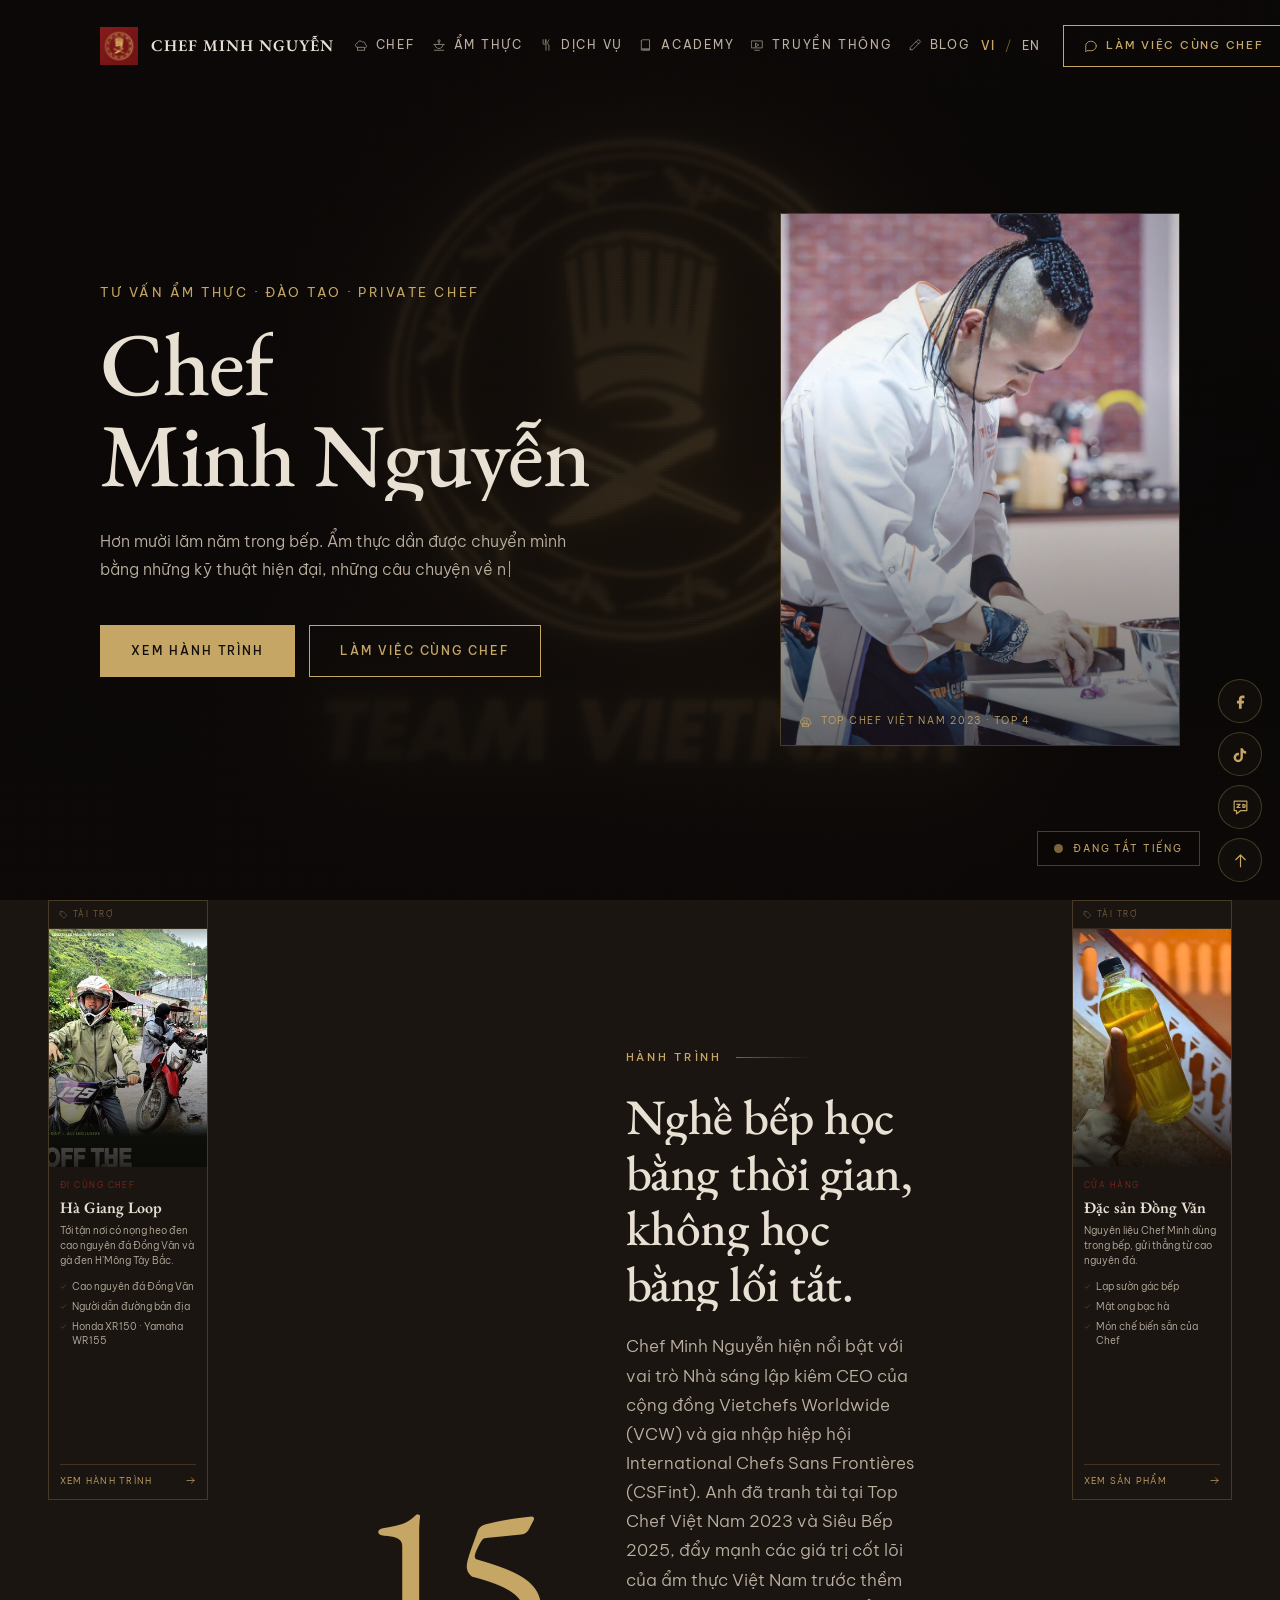
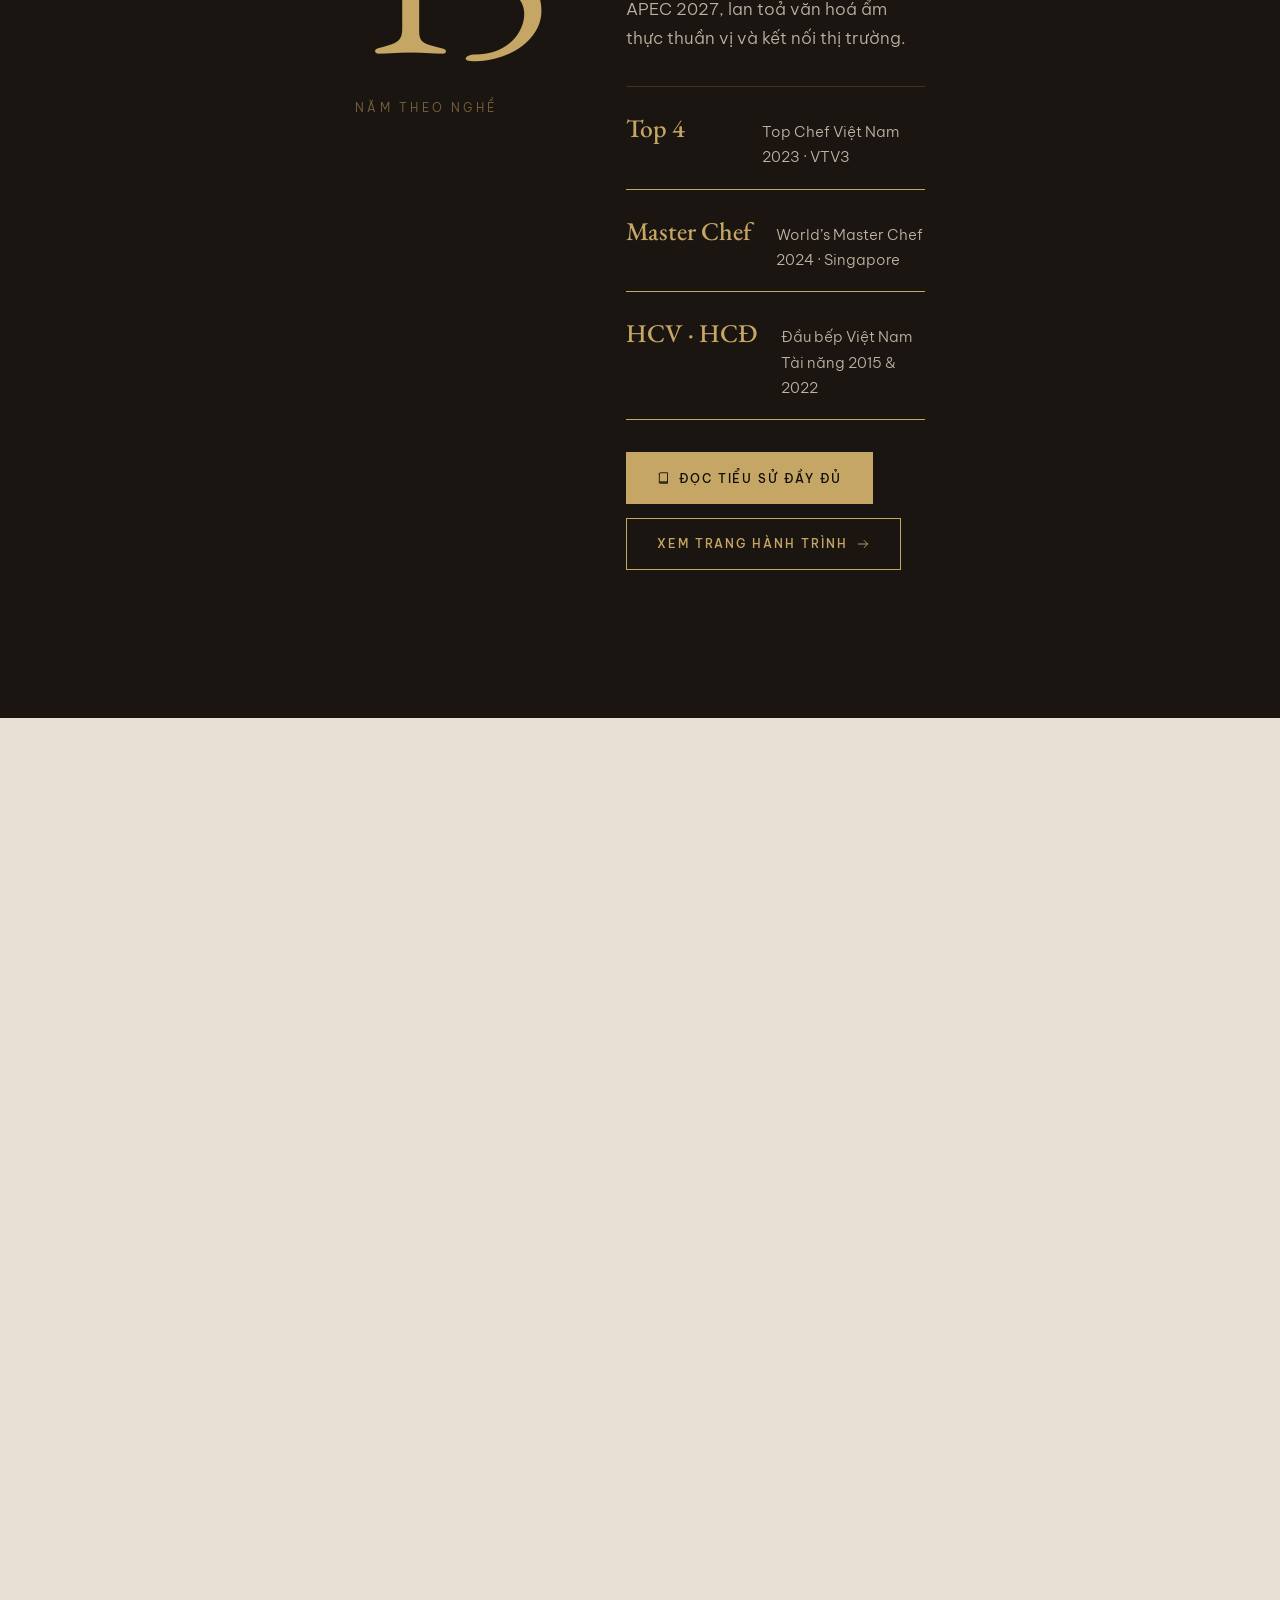
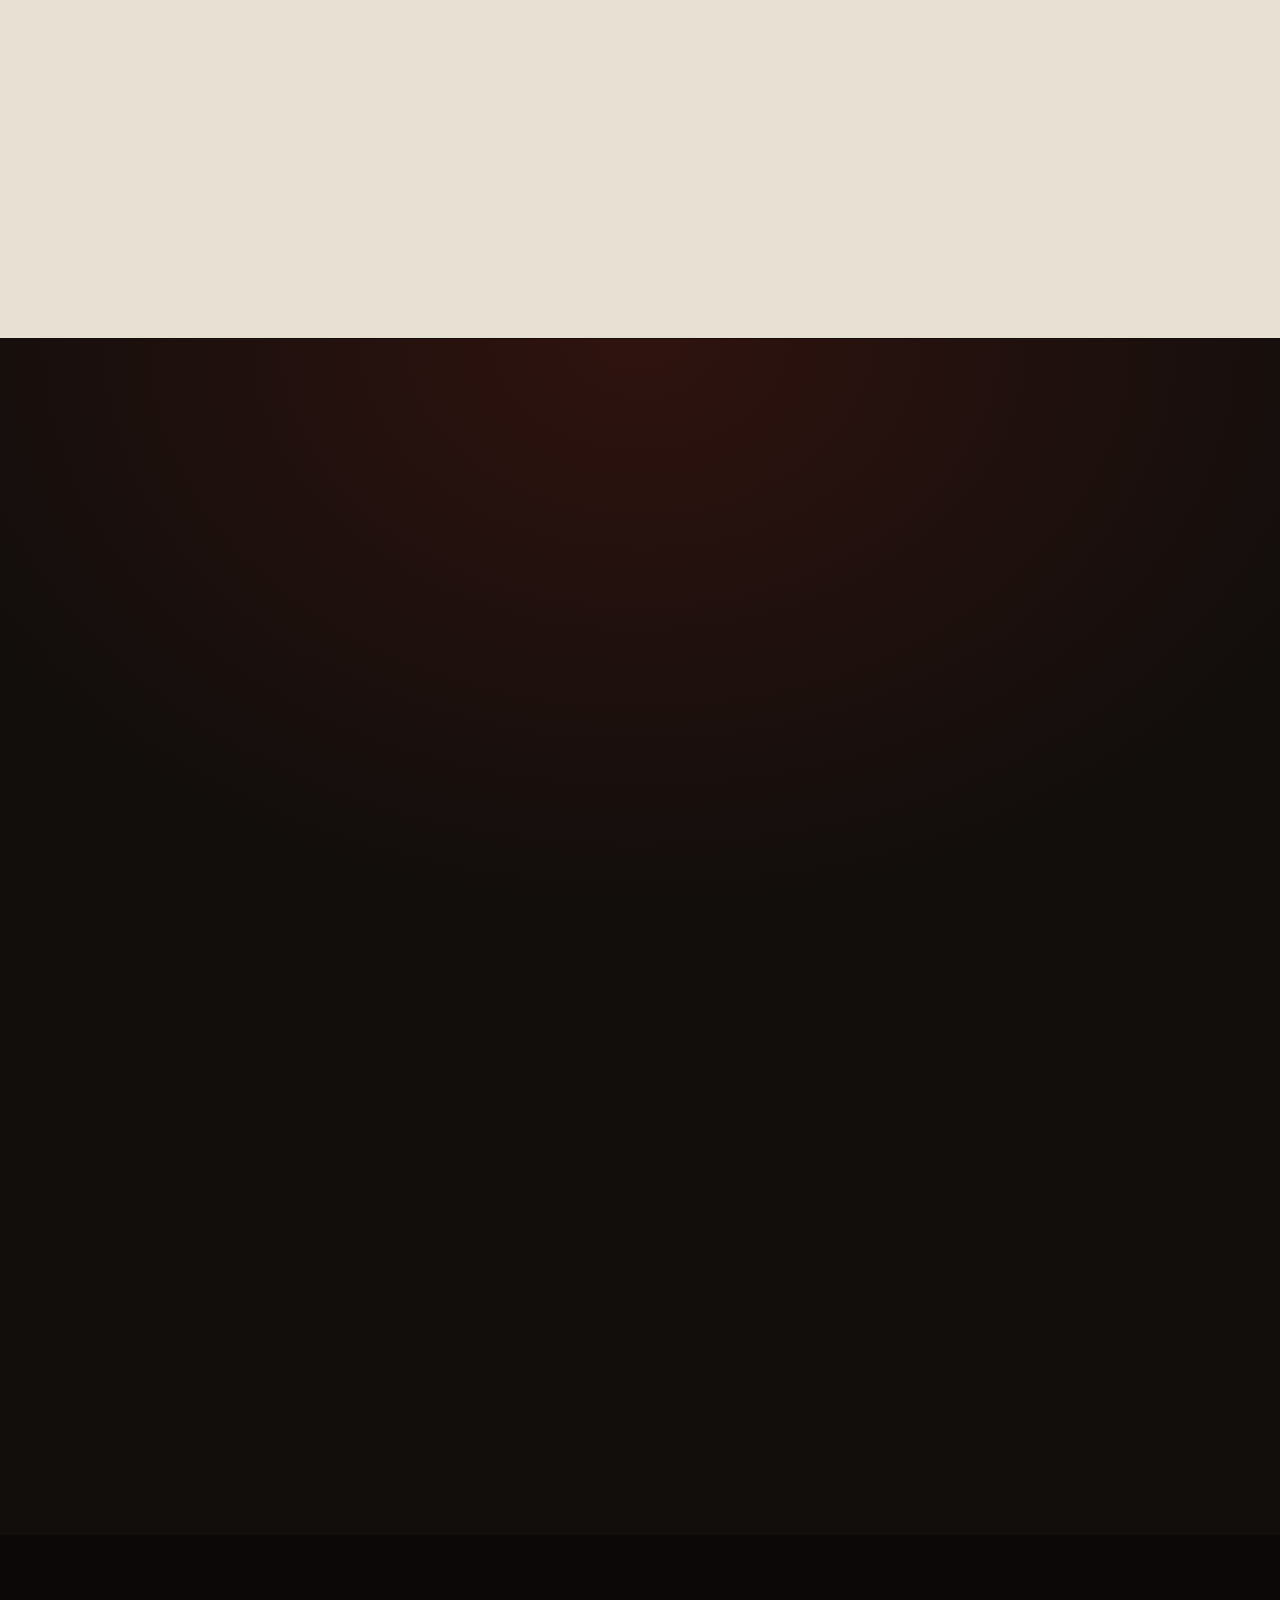
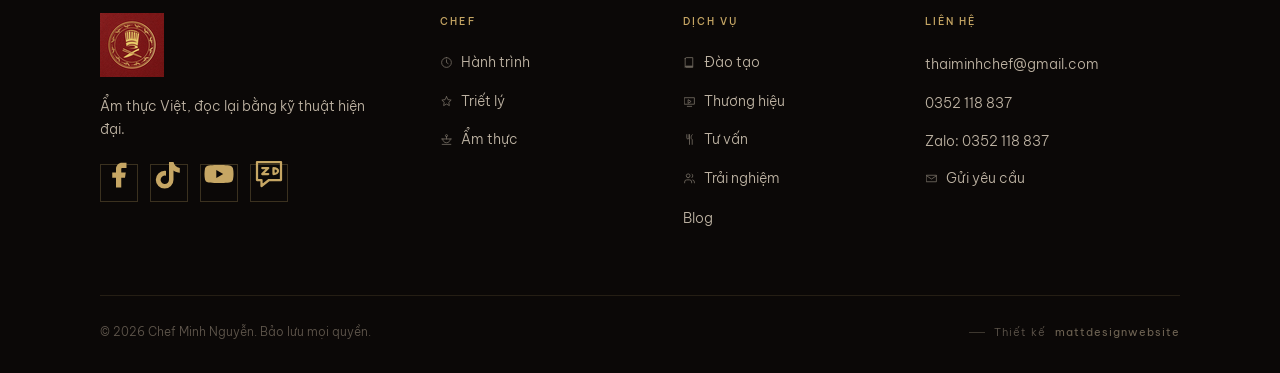
==== commit 1757c97c: "Add files via upload" ====
--- a/index.html
+++ b/index.html
@@ -526,19 +526,19 @@
     </div>
     <div class="posts reveal">
       <a class="post post-link" href="blog/sous-vide.html">
-        <img src="assets/mon-02-goi-tom-su.jpg" alt="" width="1800" height="1199" loading="lazy" decoding="async">
+        <img src="assets/blog-sous-vide.jpg" alt="" width="1800" height="1199" loading="lazy" decoding="async">
         <span class="post__cat" data-i18n="blg.c1">Kỹ thuật bếp</span>
         <h3 data-i18n="blg.t1">Sous vide: nấu bằng nhiệt độ, không nấu bằng thời gian</h3>
         <p data-i18n="blg.s1">Vì sao 63°C giữ được thứ mà 100°C phá mất, và khi nào kỹ thuật này thực sự đáng dùng.</p>
       </a>
       <a class="post post-link" href="blog/dry-aging.html">
-        <img src="assets/mon-03-ca-tuyet.jpg" alt="" width="1800" height="1199" loading="lazy" decoding="async">
+        <img src="assets/blog-dry-age.jpg" alt="" width="1800" height="1199" loading="lazy" decoding="async">
         <span class="post__cat" data-i18n="blg.c2">Nguyên liệu</span>
-        <h3 data-i18n="blg.t2">Dry-aging: làm khô có kiểm soát để vị đậm hơn</h3>
+        <h3 data-i18n="blg.t2">Dry-age: làm khô có kiểm soát để vị đậm hơn</h3>
         <p data-i18n="blg.s2">Nguyên lý đằng sau việc cố tình để nguyên liệu mất nước, và ranh giới giữa chín tới và hỏng.</p>
       </a>
       <a class="post post-link" href="blog/nuoc-dung.html">
-        <img src="assets/mon-04-nong-heo.jpg" alt="" width="1800" height="1199" loading="lazy" decoding="async">
+        <img src="assets/blog-nuoc-dung.jpg" alt="" width="1800" height="1199" loading="lazy" decoding="async">
         <span class="post__cat" data-i18n="blg.c3">Cách nấu</span>
         <h3 data-i18n="blg.t3">Nước dùng: phần không ai thấy nhưng quyết định cả món</h3>
         <p data-i18n="blg.s3">Xương, nhiệt độ, thời gian và lý do nồi nước dùng không bao giờ được sôi bùng.</p>
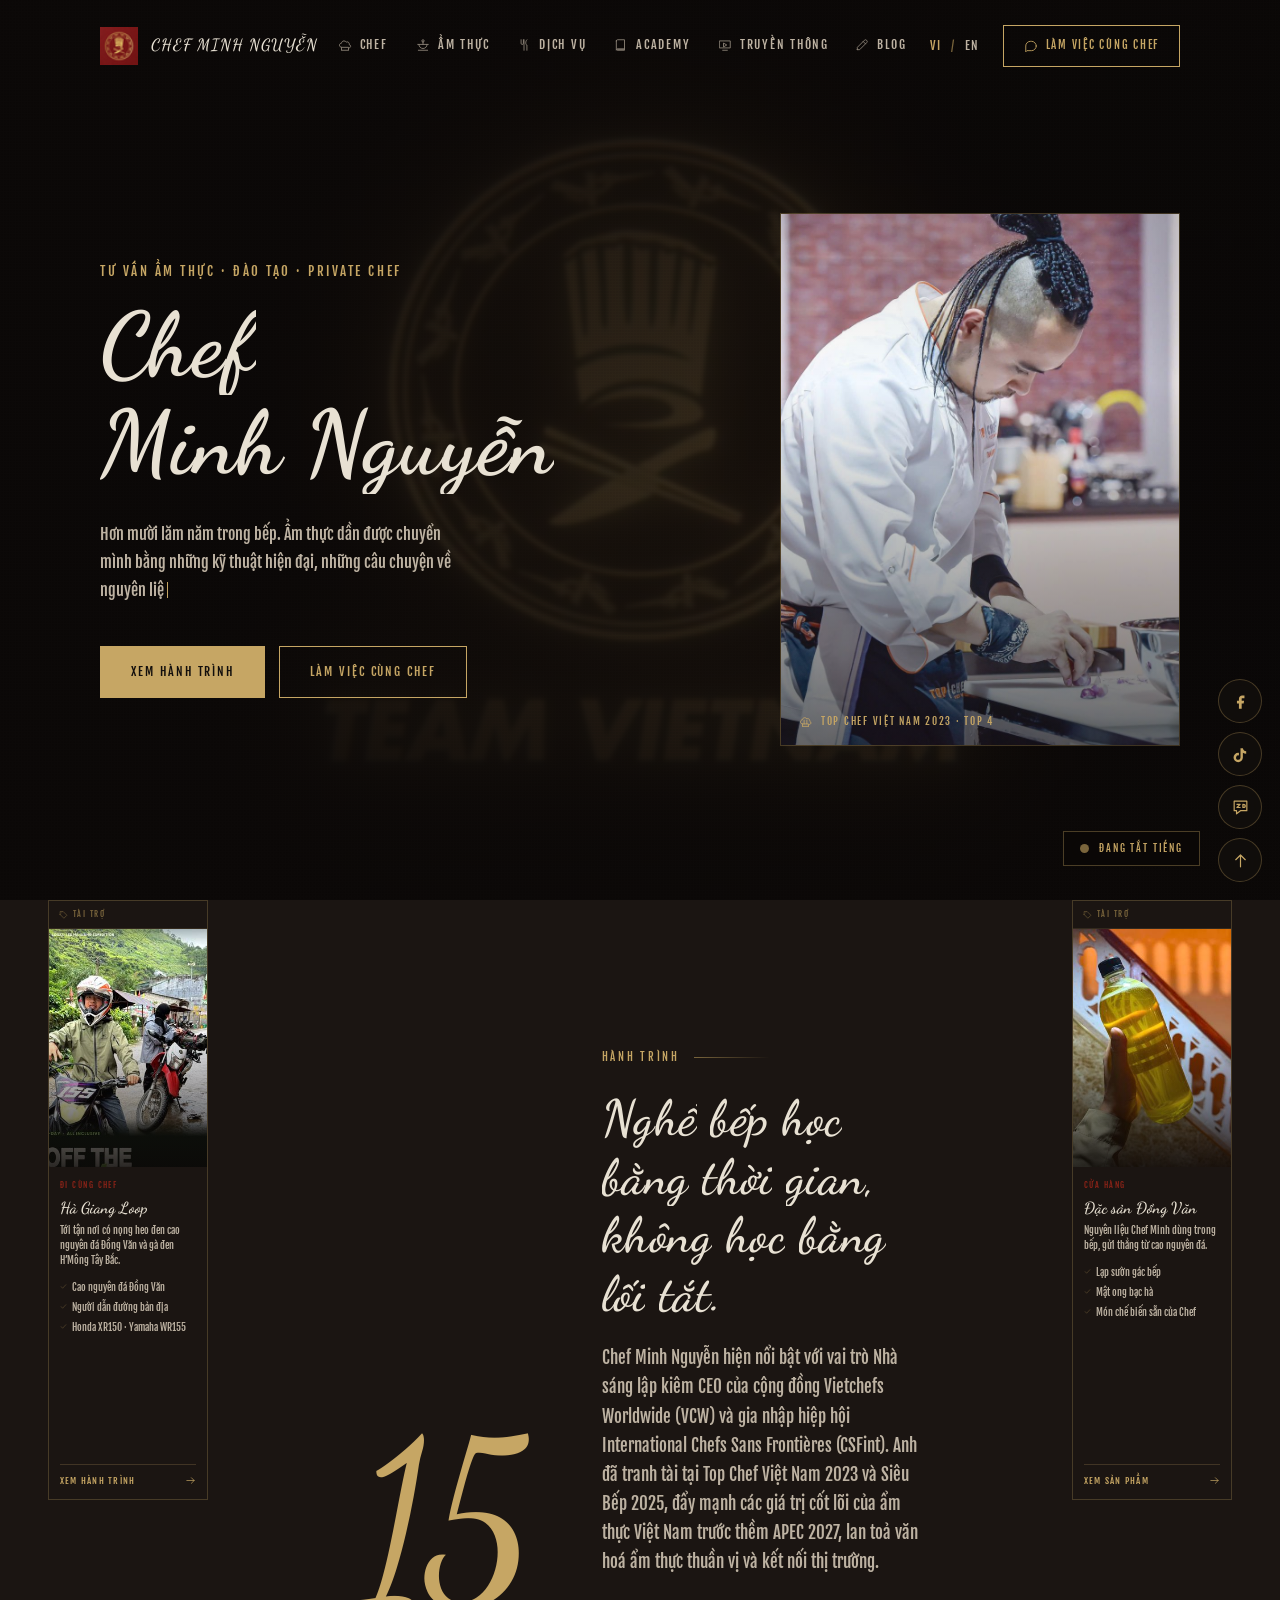
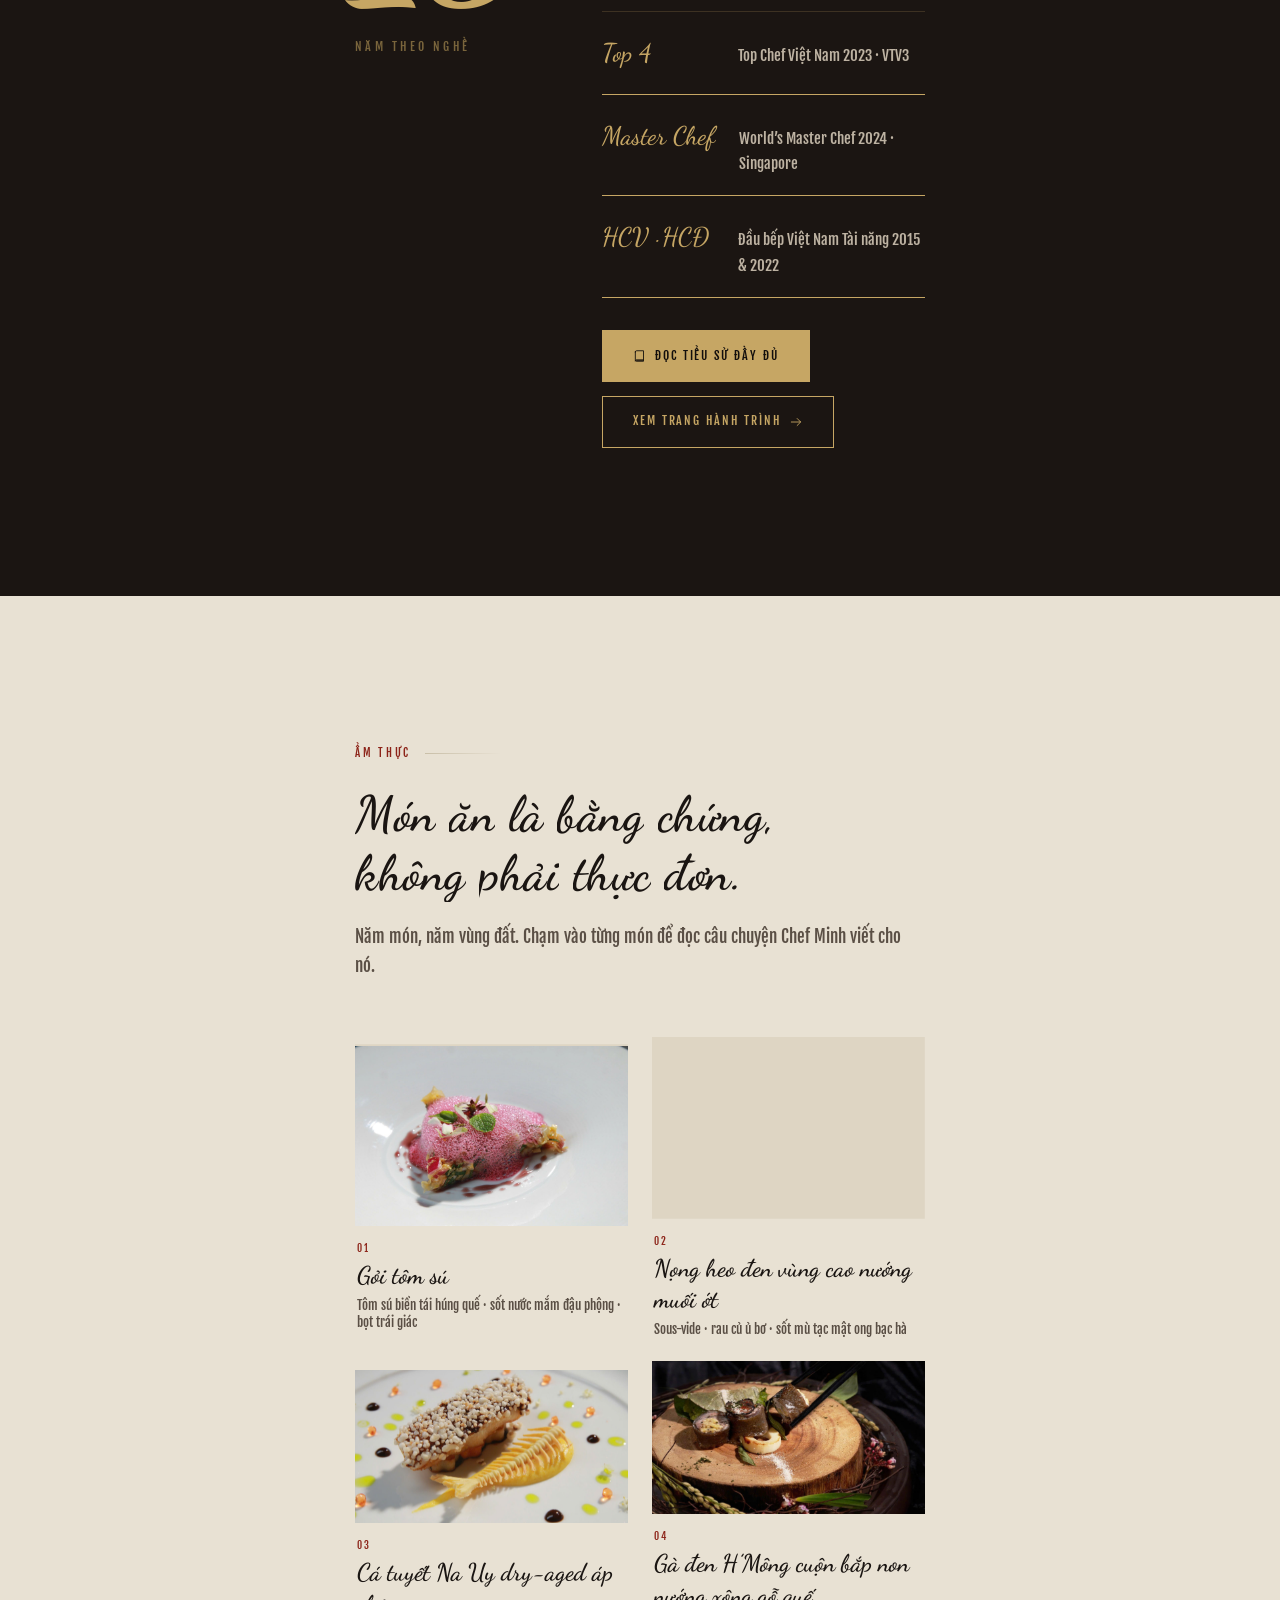
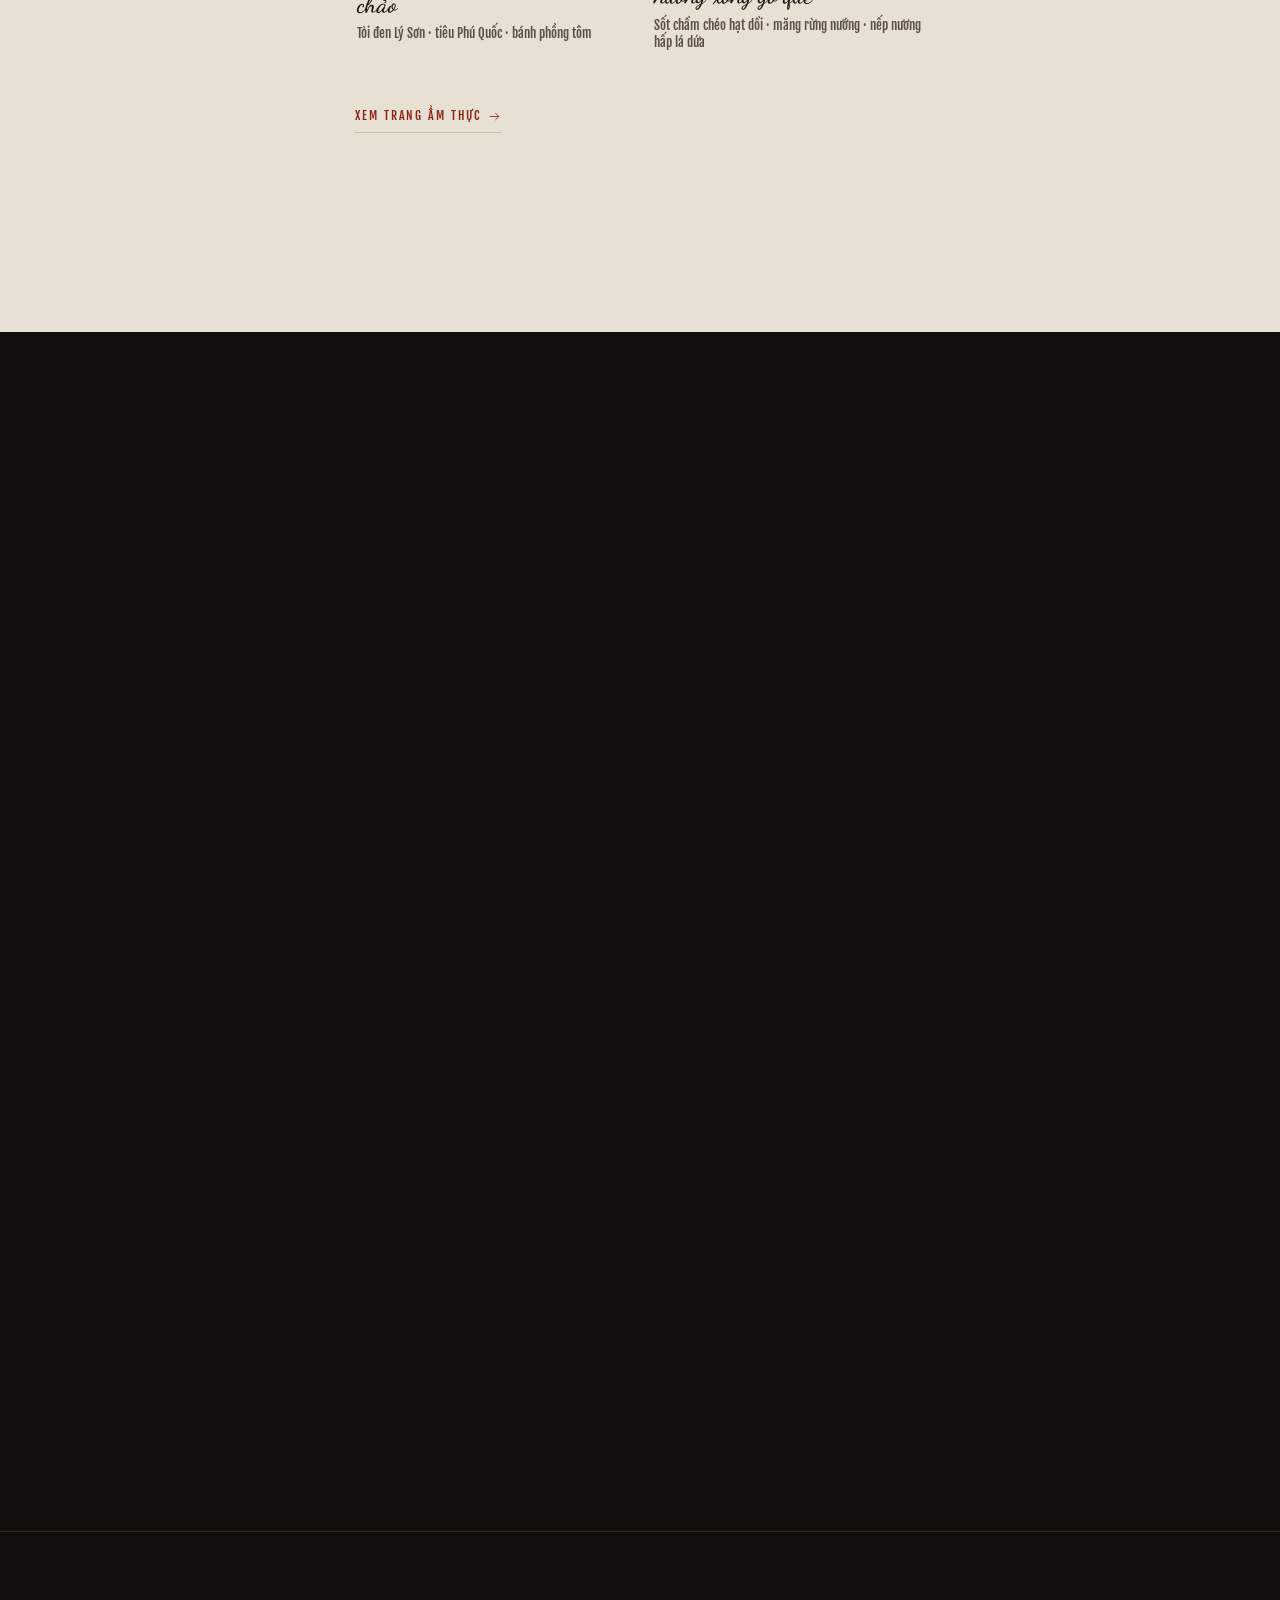
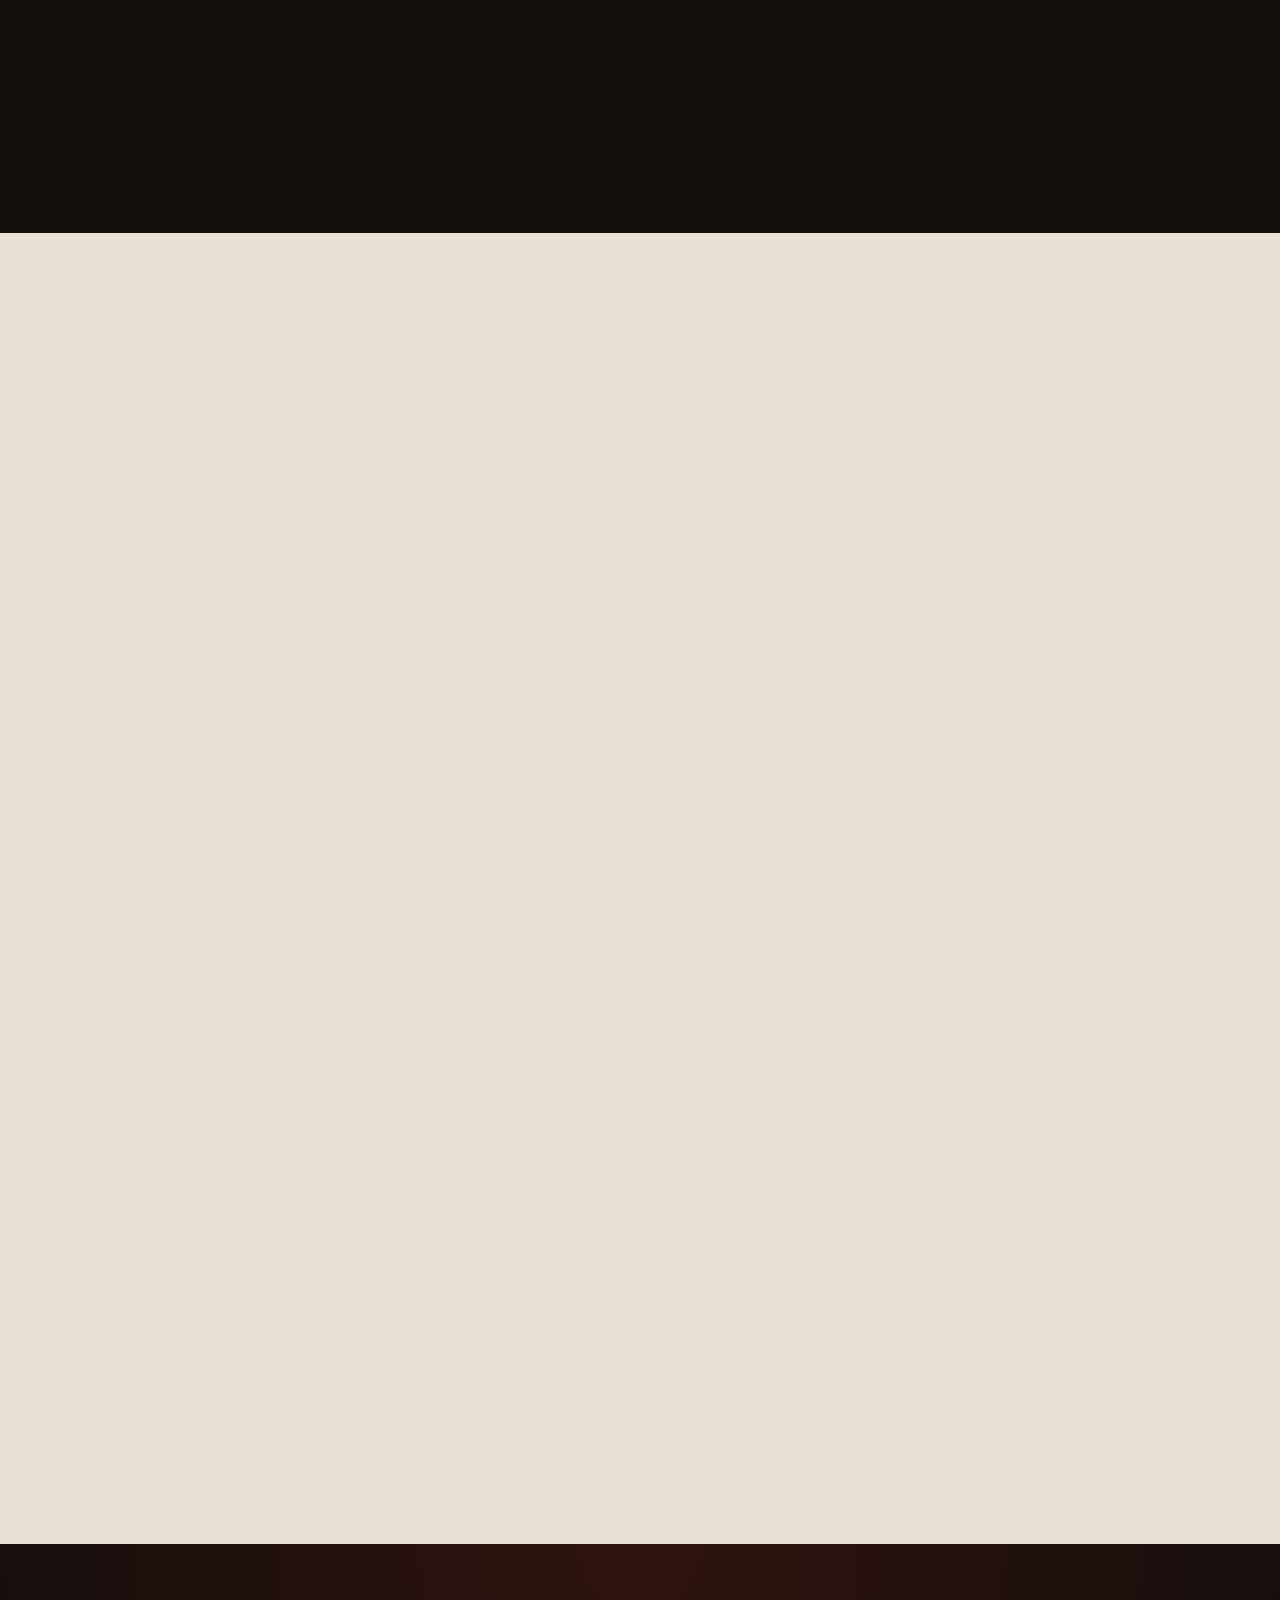
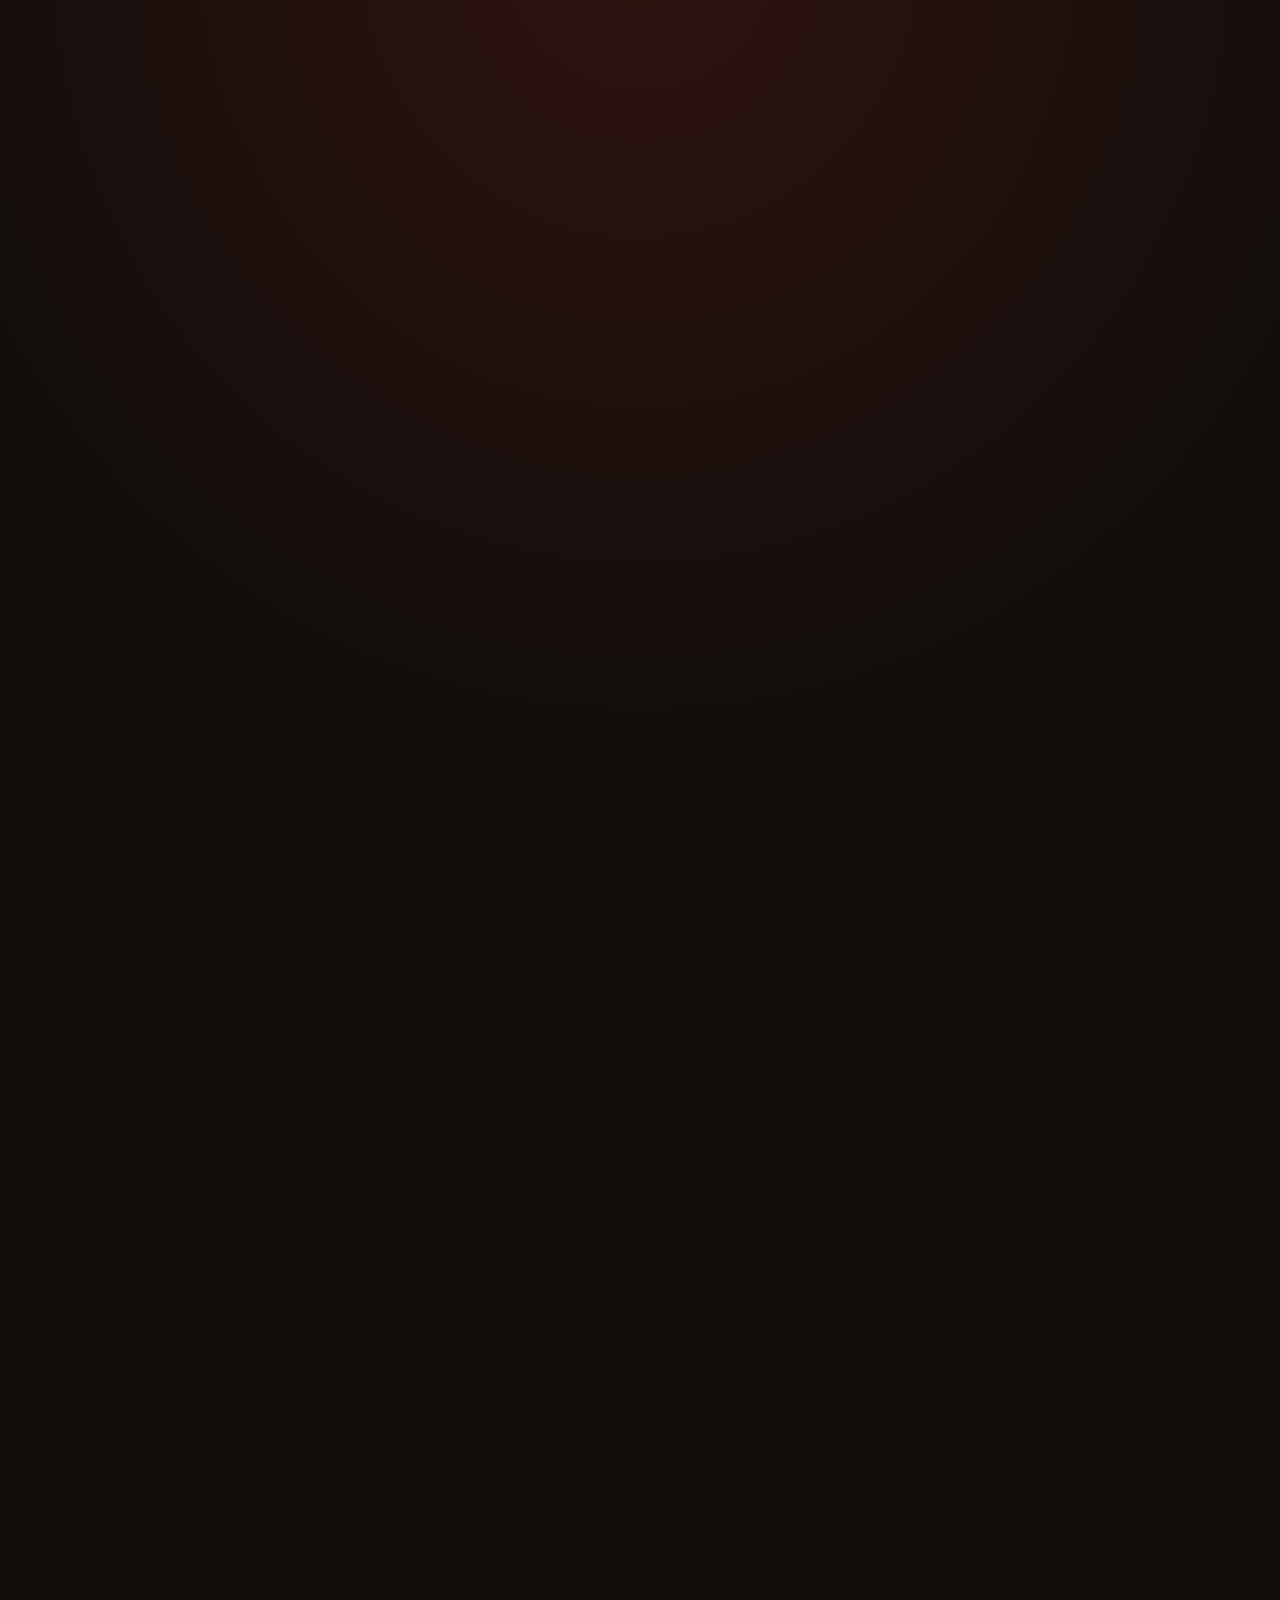
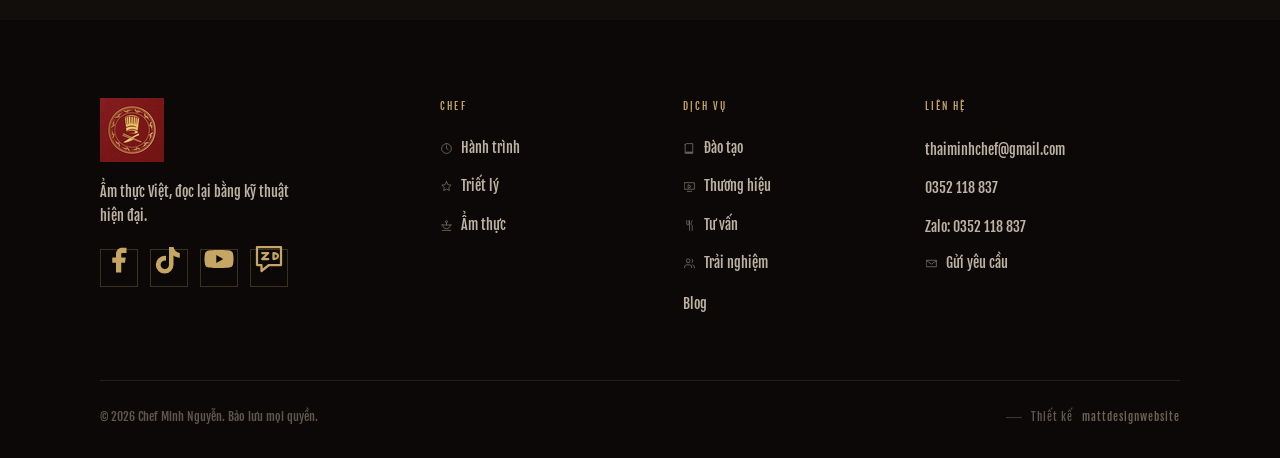
==== commit 5061a7da: "Add files via upload" ====
--- a/index.html
+++ b/index.html
@@ -1,4 +1,4 @@
-<!DOCTYPE html>
+﻿<!DOCTYPE html>
 <html lang="vi">
 <head>
 <meta charset="UTF-8">
@@ -14,7 +14,7 @@
 <link rel="apple-touch-icon" href="assets/logo-64.png">
 <link rel="preconnect" href="https://fonts.googleapis.com">
 <link rel="preconnect" href="https://fonts.gstatic.com" crossorigin>
-<link href="https://fonts.googleapis.com/css2?family=EB+Garamond:wght@400;500;600&family=Be+Vietnam+Pro:wght@300;400;500&display=swap" rel="stylesheet">
+<link href="https://fonts.googleapis.com/css2?family=Dancing+Script:wght@400..700&family=Fjalla+One&display=swap" rel="stylesheet">
 <link rel="preload" as="image" href="assets/chef-portrait.jpg" fetchpriority="high">
 <link rel="stylesheet" href="css/site.css">
 </head>
--- a/css/site.css
+++ b/css/site.css
@@ -19,8 +19,8 @@
  --ink: #1A1512; 
  --ink-soft: #5A4F45; 
  --cream-soft: #BDB2A2; 
- --display: 'EB Garamond', Georgia, 'Times New Roman', serif;
- --body: 'Be Vietnam Pro', system-ui, -apple-system, sans-serif;
+ --display: 'Dancing Script', cursive;
+ --body: 'Fjalla One', sans-serif;
  --gutter: 24px;
  --edge: 80px;
  --maxw: 1240px;
@@ -91,25 +91,28 @@
 .band--shell .eyebrow::after{ background:linear-gradient(90deg, var(--shell-line), transparent); }
 .h-display{
  font-family:var(--display);
- font-weight:500;
+ font-weight:700;
+ font-optical-sizing:auto;
  font-size:clamp(2.9rem, 7.4vw, 5.6rem);
- line-height:1.02;
- letter-spacing:-.015em;
+ line-height:1.1;
+ letter-spacing:.01em;
  margin:0;
 }
 .h-2{
  font-family:var(--display);
- font-weight:500;
+ font-weight:600;
+ font-optical-sizing:auto;
  font-size:clamp(2rem, 4vw, 3.1rem);
- line-height:1.12;
- letter-spacing:-.01em;
+ line-height:1.18;
+ letter-spacing:.01em;
  margin:0 0 20px;
 }
 .h-3{
  font-family:var(--display);
  font-weight:600;
- font-size:1.42rem;
- line-height:1.25;
+ font-optical-sizing:auto;
+ font-size:1.52rem;
+ line-height:1.3;
  margin:0 0 10px;
 }
 .lead{
